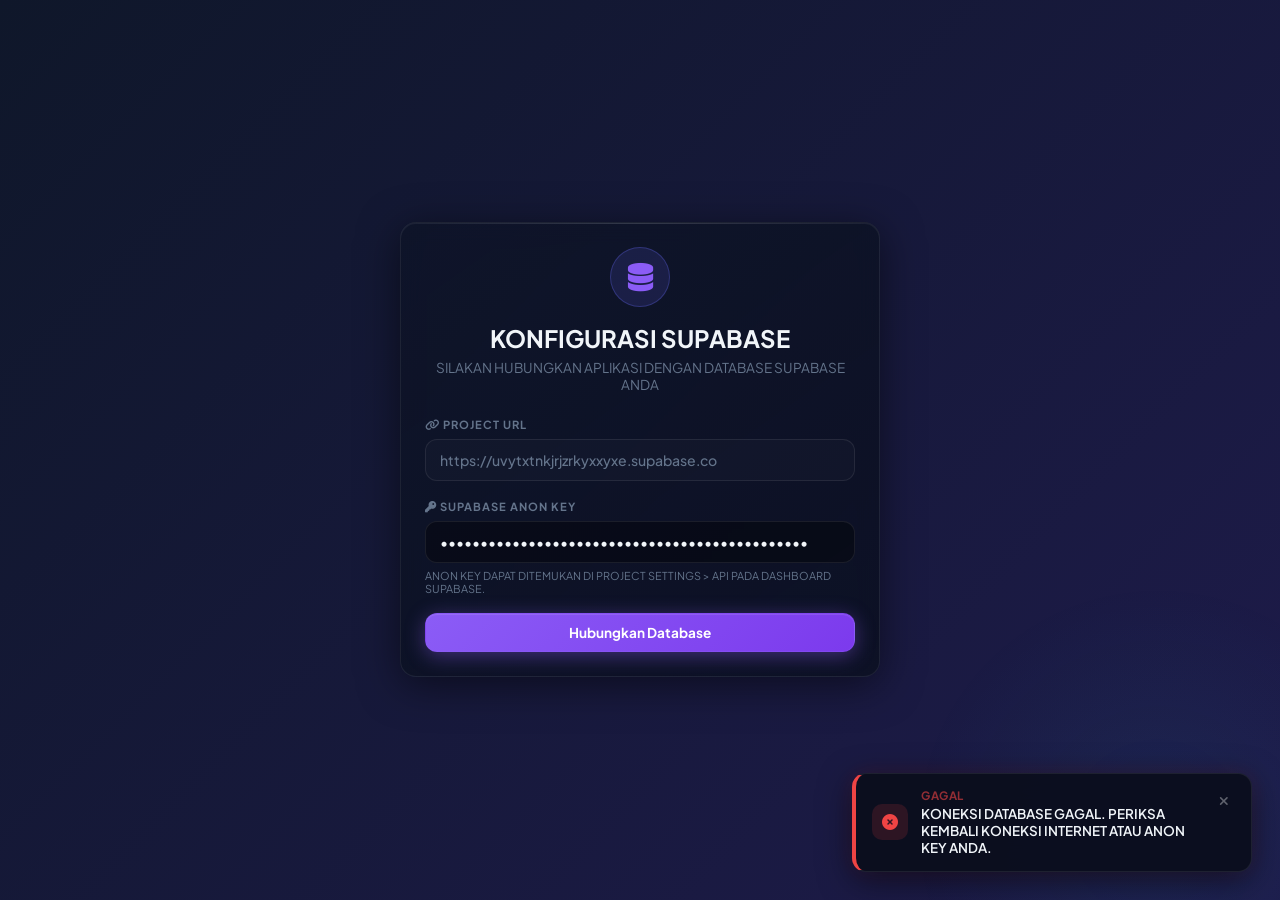
==== index.html @ aa01e810 "Fix shift summary card labels - single line layout and rename to OFF DAY SETENGAH HARI" ====
<!DOCTYPE html>
<html lang="id">
<head>
    <meta charset="UTF-8">
    <meta name="viewport" content="width=device-width, initial-scale=1.0">
    <title>Dashboard Izin Istirahat Staff</title>
    <!-- Google Fonts: Plus Jakarta Sans -->
    <link rel="preconnect" href="https://fonts.googleapis.com">
    <link rel="preconnect" href="https://fonts.gstatic.com" crossorigin>
    <link href="https://fonts.googleapis.com/css2?family=Plus+Jakarta+Sans:wght@300;400;500;600;700;800&display=swap" rel="stylesheet">
    <!-- FontAwesome Icons -->
    <link rel="stylesheet" href="https://cdnjs.cloudflare.com/ajax/libs/font-awesome/6.4.0/css/all.min.css">
    <!-- Custom CSS -->
    <link rel="stylesheet" href="style.css?v=2">
    <!-- Supabase JS Client CDN -->
    <script src="https://cdn.jsdelivr.net/npm/@supabase/supabase-js@2"></script>
</head>
<body class="bg-gradient-dark">
    <!-- Overlay Background Blur -->
    <div class="background-overlay" id="bgOverlay"></div>

    <!-- 1. SETUP SUPABASE VIEW -->
    <div id="setupView" class="view-container setup-view hide">
        <div class="glass-card setup-card">
            <div class="setup-header">
                <div class="icon-circle">
                    <i class="fa-solid fa-database"></i>
                </div>
                <h2>Konfigurasi Supabase</h2>
                <p>Silakan hubungkan aplikasi dengan database Supabase Anda</p>
            </div>
            
            <div class="form-group">
                <label for="setupProjectUrl"><i class="fa-solid fa-link"></i> Project URL</label>
                <input type="text" id="setupProjectUrl" value="https://uvytxtnkjrjzrkyxxyxe.supabase.co" readonly class="readonly-input" autocomplete="off">
            </div>
            
            <div class="form-group">
                <label for="setupAnonKey"><i class="fa-solid fa-key"></i> Supabase Anon Key</label>
                <input type="text" id="setupAnonKey" value="sb_publishable_AM4hZNhm32BTX7jEpSX7yw_oXEcQOGb" placeholder="Masukkan public anon key Anda..." required autocomplete="off" style="-webkit-text-security: disc;">
                <span class="info-text">Anon key dapat ditemukan di Project Settings > API pada dashboard Supabase.</span>
            </div>

            <button id="btnConnect" class="btn btn-primary btn-block">
                <span>Hubungkan Database</span>
                <i class="fa-solid fa-circle-notch fa-spin btn-spinner hide"></i>
            </button>
        </div>
    </div>

    <!-- 2. MAIN APP SHELL (Hidden until connected) -->
    <div id="appShell" class="app-shell hide" style="display: flex; flex-direction: row !important; height: 100vh !important; width: 100vw !important; overflow: hidden !important;">
        
        <!-- Left Sidebar Navigation - PREMIUM LUXURY -->
        <aside class="app-sidebar" style="width: 260px; min-width: 260px; background: linear-gradient(180deg, rgba(10, 12, 25, 0.95) 0%, rgba(8, 10, 22, 0.98) 100%); backdrop-filter: blur(30px); border-right: 1px solid rgba(255, 255, 255, 0.05); display: flex; flex-direction: column; justify-content: space-between; padding: 28px 16px; box-sizing: border-box; height: 100%; position: relative; overflow: hidden;">
            
            <!-- Sidebar top gradient line -->
            <div style="position: absolute; top: 0; left: 0; right: 0; height: 1px; background: linear-gradient(90deg, transparent, rgba(139, 92, 246, 0.5), rgba(34, 211, 238, 0.3), transparent); pointer-events: none;"></div>
            
            <!-- Purple ambient glow in corner -->
            <div style="position: absolute; top: -80px; left: -60px; width: 200px; height: 200px; background: radial-gradient(circle, rgba(139, 92, 246, 0.08) 0%, transparent 70%); pointer-events: none;"></div>

            <div style="display: flex; flex-direction: column; gap: 32px; width: 100%;">
                <!-- Logo & Toggle Button -->
                <div class="sidebar-logo-container" style="padding: 4px 4px; display: flex; align-items: center; justify-content: space-between; gap: 10px;">
                    <div class="sidebar-logo-clickable" onclick="toggleSidebarCollapse()" title="WB Team Management" style="display: flex; align-items: center; gap: 12px; cursor: pointer;">
                        <img src="wdbos_icon.png" style="width: 38px; height: 38px; object-fit: contain; flex-shrink: 0;">
                        <div class="sidebar-logo-text" style="display: flex; flex-direction: column;">
                            <span style="font-size: 1.1rem; font-weight: 800; letter-spacing: 1.5px; color: white; background: linear-gradient(135deg, #ffffff, #c4b5fd); -webkit-background-clip: text; -webkit-text-fill-color: transparent; background-clip: text;">WB TEAM</span>
                            <span style="font-size: 0.6rem; color: rgba(255,255,255,0.3); text-transform: uppercase; letter-spacing: 2px; font-weight: 600; margin-top: 2px;">Management</span>
                        </div>
                    </div>
                    <button id="btnToggleSidebar" class="sidebar-toggle-btn" title="Sembunyikan / Munculkan Sidebar" onclick="toggleSidebarCollapse()">
                        <i class="fa-solid fa-chevron-left"></i>
                    </button>
                </div>

                <!-- Navigation List -->
                <nav class="sidebar-nav" style="display: flex; flex-direction: column; gap: 3px; width: 100%;">
                    <!-- Section label -->
                    <span class="sidebar-section-label" style="font-size: 0.58rem; font-weight: 800; letter-spacing: 2.5px; color: rgba(255,255,255,0.55); text-transform: uppercase; padding: 0 14px 8px; display: block;">Menu Utama</span>
                    
                    <button class="nav-item-main" id="btnChatView" data-target="chatView" title="Team Chat" style="position: relative;">
                        <i class="fa-solid fa-comments"></i>
                        <span>Team Chat</span>
                        <span id="chatUnreadBadge" class="chat-unread-badge hide">0</span>
                    </button>

                    <button class="nav-item-main" id="btnBioView" data-target="bioView" title="My Motivation">
                        <i class="fa-solid fa-fire-flame-curved"></i>
                        <span>My Motivation</span>
                    </button>

                    <button class="nav-item-main active" data-target="izinView" title="Izin Istirahat" onclick="
                        setTimeout(() => {
                            const monitorBtn = document.querySelector('#izinTabMenu .btn-tab[data-izin-target=\'monitorView\']');
                            if (monitorBtn) monitorBtn.click();
                        }, 50);
                    ">
                        <i class="fa-solid fa-mug-hot"></i>
                        <span>Izin Istirahat</span>
                    </button>
                    
                    <button class="nav-item-main" id="btnAbsensiView" data-target="absensiView" title="Absensi">
                        <i class="fa-solid fa-user-check"></i>
                        <span>Absensi</span>
                    </button>
                    
                    <button class="nav-item-main" id="btnShiftView" data-target="shiftView" title="Shift Kerja">
                        <i class="fa-solid fa-calendar-days"></i>
                        <span>Shift Kerja</span>
                    </button>
                    
                    <button class="nav-item-main" id="btnClockInSidebar" data-target="clockInView" title="Clock In">
                        <i class="fa-solid fa-business-time"></i>
                        <span>Clock In</span>
                    </button>

                    <!-- Divider -->
                    <div class="sidebar-divider" style="height: 1px; background: linear-gradient(90deg, transparent, rgba(255,255,255,0.06), transparent); margin: 8px 4px;"></div>
                    <span class="sidebar-section-label" style="font-size: 0.58rem; font-weight: 800; letter-spacing: 2.5px; color: rgba(255,255,255,0.55); text-transform: uppercase; padding: 0 14px 8px; display: block;">OPERASIONAL</span>
                    
                    <button class="nav-item-main" id="btnPasporView" data-target="pasporView" title="Serah Terima Paspor">
                        <i class="fa-solid fa-passport"></i>
                        <span>Serah Terima Paspor</span>
                    </button>
                    
                    <button class="nav-item-main" id="btnBuktiView" data-target="buktiView" title="Doc Bukti">
                        <i class="fa-solid fa-file-invoice-dollar"></i>
                        <span>Doc Bukti</span>
                    </button>

                    <button class="nav-item-main" id="btnDataRekeningView" data-target="dataRekeningView" title="Data Rekening">
                        <i class="fa-solid fa-credit-card"></i>
                        <span>Data Rekening</span>
                    </button>

                    <!-- ── COSTUMER SERVICE GROUP ── -->
                    <div id="csGroupContainer" style="margin: 4px 0 2px;">
                        <!-- Group Header (Toggle) -->
                        <button id="btnCsGroupToggle" onclick="toggleCsGroup()" title="Customer Service" style="width:100%;display:flex;align-items:center;justify-content:space-between;padding:8px 14px;border:none;background:rgba(56,189,248,0.06);border-radius:10px;cursor:pointer;transition:all 0.2s;border:1px solid rgba(56,189,248,0.12);"
                            onmouseover="this.style.background='rgba(56,189,248,0.1)'" 
                            onmouseout="this.style.background='rgba(56,189,248,0.06)'">
                            <div style="display:flex;align-items:center;gap:9px;">
                                <i class="fa-solid fa-headset" style="font-size:0.85rem;color:#38bdf8;"></i>
                                <span style="color:rgba(255,255,255,0.85);font-weight:700;font-size:0.78rem;letter-spacing:0.5px;">Customer Service</span>
                            </div>
                            <i id="csGroupArrow" class="fa-solid fa-chevron-right" style="font-size:0.65rem;color:rgba(56,189,248,0.6);transition:transform 0.25s cubic-bezier(0.4,0,0.2,1);"></i>
                        </button>
                        <!-- Sub-menu Items -->
                        <div id="csGroupMenu" style="overflow:hidden;max-height:0;transition:max-height 0.3s cubic-bezier(0.4,0,0.2,1);padding-left:10px;margin-top:3px;">
                            <button class="nav-item-main" id="btnBandingView" data-target="bandingView" title="Banding Kesalahan CS" style="border-radius:8px;font-size:0.78rem;padding:9px 12px;">
                                <i class="fa-solid fa-scale-balanced" style="font-size:0.85rem;"></i>
                                <span>Banding Kesalahan CS</span>
                            </button>
                            <button class="nav-item-main" id="btnQrisView" data-target="qrisView" title="Cek QRIS" style="border-radius:8px;font-size:0.78rem;padding:9px 12px;">
                                <i class="fa-solid fa-qrcode" style="font-size:0.85rem;"></i>
                                <span>Cek QRIS</span>
                            </button>
                        </div>
                    </div>

                    <!-- ── SERAH TERIMA GROUP ── -->
                    <div id="serahTerimaGroupContainer" style="margin: 4px 0 2px;">
                        <!-- Group Header (Toggle) -->
                        <button id="btnSerahTerimaGroupToggle" onclick="toggleSerahTerimaGroup()" title="Serah Terima" style="width:100%;display:flex;align-items:center;justify-content:space-between;padding:8px 14px;border:none;background:rgba(168,85,247,0.06);border-radius:10px;cursor:pointer;transition:all 0.2s;border:1px solid rgba(168,85,247,0.12);"
                            onmouseover="this.style.background='rgba(168,85,247,0.1)'" 
                            onmouseout="this.style.background='rgba(168,85,247,0.06)'">
                            <div style="display:flex;align-items:center;gap:9px;">
                                <i class="fa-solid fa-handshake" style="font-size:0.85rem;color:#a855f7;"></i>
                                <span style="color:rgba(255,255,255,0.85);font-weight:700;font-size:0.78rem;letter-spacing:0.5px;">Serah Terima</span>
                            </div>
                            <i id="serahTerimaGroupArrow" class="fa-solid fa-chevron-right" style="font-size:0.65rem;color:rgba(168,85,247,0.6);transition:transform 0.25s cubic-bezier(0.4,0,0.2,1);"></i>
                        </button>
                        <!-- Sub-menu Items -->
                        <div id="serahTerimaGroupMenu" style="overflow:hidden;max-height:0;transition:max-height 0.3s cubic-bezier(0.4,0,0.2,1);padding-left:10px;margin-top:3px;">
                            <button class="nav-item-main" id="btnSerahTerimaCSLine" data-target="serahTerimaCSLineView" title="CS LINE" style="border-radius:8px;font-size:0.78rem;padding:9px 12px;">
                                <i class="fa-solid fa-comments" style="font-size:0.85rem;"></i>
                                <span>CS LINE</span>
                            </button>
                            <button class="nav-item-main" id="btnSerahTerimaKapten" data-target="serahTerimaKaptenView" title="KAPTEN KASIR" style="border-radius:8px;font-size:0.78rem;padding:9px 12px;">
                                <i class="fa-solid fa-user-shield" style="font-size:0.85rem;"></i>
                                <span>KAPTEN KASIR</span>
                            </button>
                            <button class="nav-item-main" id="btnSerahTerimaKasir" data-target="serahTerimaKasirView" title="KASIR" style="border-radius:8px;font-size:0.78rem;padding:9px 12px;">
                                <i class="fa-solid fa-cash-register" style="font-size:0.85rem;"></i>
                                <span>KASIR</span>
                            </button>
                        </div>
                    </div>
                    
                    <button class="nav-item-main" id="btnAdminPanelSidebar" data-target="adminView" title="Panel Admin">
                        <i class="fa-solid fa-sliders"></i>
                        <span>Panel Admin</span>
                    </button>

                    <button class="nav-item-main" id="btnStoryView" data-target="storyView" title="Story Feed">
                        <i class="fa-solid fa-square-rss"></i>
                        <span>Story</span>
                    </button>
                </nav>
            </div>

            <!-- Footer / Clock Info -->
            <div style="display: flex; flex-direction: column; gap: 8px; width: 100%; padding-top: 20px; position: relative;">
                <div style="height: 1px; background: linear-gradient(90deg, transparent, rgba(255,255,255,0.07), transparent); margin-bottom: 14px;"></div>
                <div class="live-clock" id="liveClock" style="display: flex; flex-direction: column; text-align: left; padding: 10px 14px; background: rgba(255,255,255,0.03); border-radius: 12px; border: 1px solid rgba(255,255,255,0.05);">
                    <span class="time" style="font-size: 1.35rem; font-weight: 700; color: white; font-family: monospace; letter-spacing: 1px; background: linear-gradient(135deg, #ffffff, #c4b5fd); -webkit-background-clip: text; -webkit-text-fill-color: transparent; background-clip: text;">00:00:00</span>
                    <span class="date" style="font-size: 0.65rem; color: rgba(255,255,255,0.3); font-weight: 500; margin-top: 3px; letter-spacing: 0.5px;">Selasa, 14 Juli 2026</span>
                </div>
            </div>
        </aside>

        <!-- RIGHT MAIN AREA -->
        <div style="flex: 1; display: flex; flex-direction: column; height: 100vh; overflow: hidden;">
            
            <!-- Top Header — Premium -->
            <header class="app-header" style="display: flex !important; align-items: center !important; justify-content: space-between !important; padding: 0 36px !important; background: rgba(6, 8, 15, 0.85) !important; border-bottom: 1px solid rgba(255,255,255,0.04) !important; backdrop-filter: blur(30px) !important; height: 70px !important; min-height: 70px !important; box-sizing: border-box !important; position: static !important; width: 100% !important; z-index: 100; box-shadow: 0 1px 30px rgba(0,0,0,0.3) !important;">
                <!-- Page breadcrumb title area -->
                <div style="display: flex; align-items: center; gap: 10px;">
                    <span id="headerPageTitle" style="font-size: 0.78rem; font-weight: 700; color: rgba(255,255,255,0.25); letter-spacing: 1.5px; text-transform: uppercase;">Dashboard</span>
                </div>
                
                <div class="header-actions" style="display: flex; align-items: center; gap: 14px;">
                    <button id="btnHeaderBg" class="btn btn-secondary" onclick="openStaffBgModal()" title="Ganti Background Wallpaper" style="height: 34px; border-radius: 50px; display: flex; align-items: center; justify-content: center; gap: 6px; padding: 0 14px; font-weight: 700; font-size: 0.78rem; border: 1px solid rgba(139, 92, 246, 0.25); background: rgba(139, 92, 246, 0.1); color: #c4b5fd; cursor: pointer; transition: all 0.2s;">
                        <i class="fa-solid fa-palette" style="font-size: 0.85rem; color: #a78bfa;"></i>
                        <span>Background</span>
                    </button>
                    <div id="headerStaffInfo" class="hide" style="display: flex; align-items: center; gap: 10px;">
                        <div id="headerStaffProfileBtn" onclick="openGlobalProfilePhotoModal()" title="Klik untuk ganti foto profil" style="display: flex; align-items: center; gap: 8px; background: rgba(139, 92, 246, 0.08); padding: 6px 14px; border-radius: 50px; border: 1px solid rgba(139, 92, 246, 0.2); color: white; font-size: 0.8rem; font-weight: 600; height: 34px; box-sizing: border-box; display: flex; align-items: center; cursor: pointer;">
                            <div style="width: 20px; height: 20px; border-radius: 50%; display: flex; align-items: center; justify-content: center; overflow: hidden; flex-shrink: 0;">
                                <i id="headerStaffAvatarIcon" class="fa-solid fa-circle-user" style="color: #a78bfa; font-size: 1rem;"></i>
                                <img id="headerStaffAvatarImg" src="" class="hide" style="width: 100%; height: 100%; object-fit: cover;">
                            </div>
                            <span id="headerStaffName">Nama Staff</span>
                        </div>
                        <button id="btnStaffLogout" class="btn btn-secondary" style="height: 34px; border-radius: 50px; display: flex; align-items: center; justify-content: center; gap: 6px; padding: 0 14px; font-weight: 700; font-size: 0.78rem; border: 1px solid rgba(244, 63, 94, 0.2); background: rgba(244, 63, 94, 0.05); color: #f43f5e; transition: all 0.2s; cursor: pointer;" onmouseover="this.style.background='rgba(244, 63, 94, 0.12)'; this.style.borderColor='rgba(244, 63, 94, 0.35)';" onmouseout="this.style.background='rgba(244, 63, 94, 0.05)'; this.style.borderColor='rgba(244, 63, 94, 0.2)';">
                            <i class="fa-solid fa-power-off" style="font-size: 0.8rem;"></i>
                            <span>Keluar</span>
                        </button>
                    </div>
                </div>
            </header>

            <!-- Main Content -->
            <main class="app-content" style="flex: 1 !important; overflow-y: auto !important; padding: 40px !important; box-sizing: border-box !important;">

            <!-- ============================================== -->
            <!-- 1.5. STORY VIEW SECTION (STORY FEED) -->
            <!-- ============================================== -->
            <div id="storyView" class="view-section hide" style="max-width: 800px; margin: 0 auto; padding: 10px 20px;">
                <!-- Page Header -->
                <div style="display: flex; align-items: center; gap: 12px; margin-bottom: 24px;">
                    <div style="width: 38px; height: 38px; background: linear-gradient(135deg, rgba(168,85,247,0.25), rgba(56,189,248,0.15)); border: 1px solid rgba(168,85,247,0.4); border-radius: 11px; display: flex; align-items: center; justify-content: center; color: #c084fc; font-size: 1rem; box-shadow: 0 0 16px rgba(168,85,247,0.25);">
                        <i class="fa-solid fa-square-rss"></i>
                    </div>
                    <div>
                        <h2 style="font-size: 1.05rem; font-weight: 800; letter-spacing: 1.5px; background: linear-gradient(135deg, #a855f7, #38bdf8); -webkit-background-clip: text; -webkit-text-fill-color: transparent; background-clip: text; line-height: 1.2; text-transform: uppercase;">Story Feed</h2>
                        <p style="font-size: 0.65rem; color: rgba(255,255,255,0.3); font-weight: 600; letter-spacing: 1.5px; text-transform: uppercase; margin-top: 2px;">Bagikan momen dan aktivitas harian dengan rekan kerjamu</p>
                    </div>
                </div>

                <!-- Create Post Card -->
                <div class="glass-card story-post-area" style="margin-bottom: 24px; padding: 20px; border-radius: 16px; position: relative;">
                    <div style="display: flex; gap: 12px; align-items: flex-start;">
                        <div class="story-avatar-initials" id="storyPostAvatar" style="width: 40px; height: 40px; border-radius: 50%; background: linear-gradient(135deg, #a855f7, #7c3aed); display: flex; align-items: center; justify-content: center; color: #fff; font-weight: 700; font-size: 0.9rem; flex-shrink: 0; box-shadow: 0 0 10px rgba(168,85,247,0.3);">--</div>
                        <div style="flex-grow: 1;">
                            <textarea id="storyInputText" placeholder="Bagikan status atau cerita hari ini..." style="width: 100%; min-height: 80px; background: rgba(0,0,0,0.2); border: 1px solid rgba(255,255,255,0.08); border-radius: 12px; padding: 12px 14px; color: #f8fafc; font-size: 0.9rem; outline: none; transition: border-color 0.25s, background 0.25s; resize: vertical;" onfocus="this.style.borderColor='rgba(168,85,247,0.4)'; this.style.background='rgba(0,0,0,0.3)';" onblur="this.style.borderColor='rgba(255,255,255,0.08)'; this.style.background='rgba(0,0,0,0.2)';"></textarea>
                            
                            <!-- Image Preview Area -->
                            <div id="storyImagePreviewContainer" class="hide" style="margin-top: 12px; position: relative; border-radius: 12px; overflow: hidden; max-height: 250px; border: 1px solid rgba(255,255,255,0.1);">
                                <img id="storyImagePreview" src="" style="width: 100%; height: 100%; object-fit: cover;">
                                <button onclick="clearStoryImageSelection()" style="position: absolute; top: 10px; right: 10px; background: rgba(0,0,0,0.6); border: 1px solid rgba(255,255,255,0.2); border-radius: 50%; width: 28px; height: 28px; display: flex; align-items: center; justify-content: center; color: #fff; cursor: pointer; transition: all 0.2s;"><i class="fa-solid fa-xmark"></i></button>
                            </div>

                            <!-- Post Controls -->
                            <div style="display: flex; justify-content: space-between; align-items: center; margin-top: 14px;">
                                <label style="display: flex; align-items: center; gap: 8px; background: rgba(255,255,255,0.04); border: 1px solid rgba(255,255,255,0.08); padding: 8px 14px; border-radius: 10px; color: #e2e8f0; font-size: 0.8rem; font-weight: 600; cursor: pointer; transition: all 0.2s; outline: none;" onmouseover="this.style.background='rgba(255,255,255,0.08)';" onmouseout="this.style.background='rgba(255,255,255,0.04)';">
                                    <i class="fa-solid fa-image" style="color: #38bdf8; font-size: 0.95rem;"></i>
                                    <span>Pilih Gambar</span>
                                    <input type="file" id="storyImageFileInput" accept="image/*" style="display: none;" onchange="handleStoryImageSelect(this)">
                                </label>

                                <button id="btnPublishStory" onclick="publishStaffStory()" class="btn btn-primary" style="padding: 8px 20px; font-weight: 700; border-radius: 10px; background: linear-gradient(135deg, #a855f7, #7c3aed); border: none; display: flex; align-items: center; gap: 8px;">
                                    <i class="fa-solid fa-paper-plane"></i>
                                    <span>Bagikan Cerita</span>
                                </button>
                            </div>
                        </div>
                    </div>
                </div>

                <!-- Feed Container -->
                <div id="storyFeedContainer" style="display: flex; flex-direction: column; gap: 20px; margin-bottom: 50px;">
                    <!-- Rendered dynamically -->
                </div>
            </div>

            <!-- ============================================== -->
            <!-- 2. BIO VIEW SECTION -->
            <!-- ============================================== -->
            <!-- MY MOTIVATION VIEW                           -->
            <!-- ============================================== -->
            <div id="bioView" class="view-section hide">
                <!-- Page Header -->
                <div style="display: flex; align-items: center; gap: 12px; margin-bottom: 32px;">
                    <div style="width: 38px; height: 38px; background: linear-gradient(135deg, rgba(251,191,36,0.25), rgba(168,85,247,0.15)); border: 1px solid rgba(251,191,36,0.4); border-radius: 11px; display: flex; align-items: center; justify-content: center; color: #fbbf24; font-size: 1rem; box-shadow: 0 0 16px rgba(251,191,36,0.25);">
                        <i class="fa-solid fa-fire-flame-curved"></i>
                    </div>
                    <div>
                        <h2 style="font-size: 1.05rem; font-weight: 800; letter-spacing: 1.5px; background: linear-gradient(135deg, #fbbf24, #f0abfc); -webkit-background-clip: text; -webkit-text-fill-color: transparent; background-clip: text; line-height: 1.2;">MY MOTIVATION</h2>
                        <p style="font-size: 0.65rem; color: rgba(255,255,255,0.3); font-weight: 600; letter-spacing: 1.5px; text-transform: uppercase; margin-top: 2px;">Kata-kata penyemangat harianmu</p>
                    </div>
                </div>

                <!-- Main Card -->
                <div style="display: flex; flex-direction: column; align-items: center; justify-content: center; min-height: 60vh; gap: 28px;">
                    <!-- Outer premium wrapper with gold + violet glow -->
                    <div style="position: relative; max-width: 640px; width: 100%;">

                        <!-- Ambient glow blobs behind card -->
                        <div style="position: absolute; top: -60px; left: -60px; width: 260px; height: 260px; background: radial-gradient(circle, rgba(251,191,36,0.12) 0%, transparent 70%); pointer-events: none; z-index: 0;"></div>
                        <div style="position: absolute; bottom: -50px; right: -50px; width: 220px; height: 220px; background: radial-gradient(circle, rgba(168,85,247,0.14) 0%, transparent 70%); pointer-events: none; z-index: 0;"></div>

                        <!-- Card -->
                        <div style="
                            position: relative;
                            z-index: 1;
                            background: linear-gradient(160deg,
                                rgba(255,255,255,0.09) 0%,
                                rgba(20,14,40,0.75) 35%,
                                rgba(10,8,28,0.85) 70%,
                                rgba(5,5,20,0.90) 100%
                            );
                            border: 1px solid rgba(255,255,255,0.12);
                            border-top: 1px solid rgba(255,255,255,0.26);
                            border-left: 1px solid rgba(255,255,255,0.18);
                            border-radius: 28px;
                            padding: 52px 48px 44px;
                            text-align: center;
                            backdrop-filter: blur(40px) saturate(190%);
                            -webkit-backdrop-filter: blur(40px) saturate(190%);
                            box-shadow:
                                0 32px 80px rgba(0,0,0,0.65),
                                0 0 60px rgba(251,191,36,0.08),
                                0 0 60px rgba(168,85,247,0.08),
                                0 1px 0 rgba(255,255,255,0.18) inset;
                            overflow: hidden;
                        ">
                            <!-- Shimmer top line -->
                            <div style="position: absolute; top: 0; left: 10%; right: 10%; height: 1px; background: linear-gradient(90deg, transparent, rgba(251,191,36,0.5), rgba(168,85,247,0.4), transparent); pointer-events: none;"></div>

                            <!-- Corner frame: top-left gold -->
                            <div style="position: absolute; top: 18px; left: 18px; width: 52px; height: 52px; border-top: 2.5px solid rgba(251,191,36,0.80); border-left: 2.5px solid rgba(251,191,36,0.80); border-radius: 14px 0 0 0; filter: drop-shadow(0 0 8px rgba(251,191,36,0.45)); pointer-events: none;"></div>
                            <!-- Corner frame: top-right gold -->
                            <div style="position: absolute; top: 18px; right: 18px; width: 52px; height: 52px; border-top: 2.5px solid rgba(251,191,36,0.75); border-right: 2.5px solid rgba(251,191,36,0.75); border-radius: 0 14px 0 0; filter: drop-shadow(0 0 8px rgba(251,191,36,0.40)); pointer-events: none;"></div>
                            <!-- Corner frame: bottom-left violet -->
                            <div style="position: absolute; bottom: 18px; left: 18px; width: 52px; height: 52px; border-bottom: 2.5px solid rgba(168,85,247,0.80); border-left: 2.5px solid rgba(168,85,247,0.80); border-radius: 0 0 0 14px; filter: drop-shadow(0 0 8px rgba(168,85,247,0.45)); pointer-events: none;"></div>
                            <!-- Corner frame: bottom-right violet -->
                            <div style="position: absolute; bottom: 18px; right: 18px; width: 52px; height: 52px; border-bottom: 2.5px solid rgba(168,85,247,0.75); border-right: 2.5px solid rgba(168,85,247,0.75); border-radius: 0 0 14px 0; filter: drop-shadow(0 0 8px rgba(168,85,247,0.40)); pointer-events: none;"></div>

                            <!-- Greeting subtitle -->
                            <div id="bioGreetingTime" style="font-size: 0.88rem; font-weight: 700; color: rgba(251,191,36,0.75); text-transform: uppercase; letter-spacing: 3px; margin-bottom: 12px; display: flex; align-items: center; justify-content: center; gap: 10px;">
                                <span style="display: inline-block; width: 28px; height: 1px; background: linear-gradient(90deg, transparent, rgba(251,191,36,0.6));"></span>
                                HAI, SELAMAT PAGI
                                <span style="display: inline-block; width: 28px; height: 1px; background: linear-gradient(90deg, rgba(251,191,36,0.6), transparent);"></span>
                            </div>

                            <!-- Staff name -->
                            <div id="bioGreetingName" style="font-size: 2.6rem; font-weight: 900; background: linear-gradient(135deg, #ffffff 0%, #e9d5ff 40%, #fbbf24 100%); -webkit-background-clip: text; -webkit-text-fill-color: transparent; background-clip: text; margin-bottom: 0; letter-spacing: 1.5px; line-height: 1.1; filter: drop-shadow(0 2px 16px rgba(251,191,36,0.18));">
                                SILAKAN LOGIN DAHULU
                            </div>

                            <!-- Divider -->
                            <div style="margin: 28px auto 32px; width: 70%; height: 1px; background: linear-gradient(90deg, transparent, rgba(168,85,247,0.35), rgba(251,191,36,0.3), transparent); position: relative;">
                                <div style="position: absolute; top: -3px; left: 50%; transform: translateX(-50%); width: 8px; height: 8px; background: linear-gradient(135deg, #fbbf24, #a855f7); border-radius: 50%; box-shadow: 0 0 10px rgba(168,85,247,0.6);"></div>
                            </div>

                            <!-- Quote block -->
                            <div style="position: relative; padding: 0 16px;">
                                <!-- Large decorative quote marks -->
                                <i class="fa-solid fa-quote-left" style="font-size: 3rem; background: linear-gradient(135deg, rgba(168,85,247,0.3), rgba(251,191,36,0.15)); -webkit-background-clip: text; -webkit-text-fill-color: transparent; background-clip: text; position: absolute; top: -18px; left: 0; line-height: 1;"></i>

                                <p id="bioMotivationQuote" style="font-size: 1.1rem; line-height: 1.75; font-style: italic; color: rgba(255,255,255,0.88); position: relative; z-index: 1; padding: 8px 28px 8px; margin: 0; text-shadow: 0 1px 4px rgba(0,0,0,0.4); font-weight: 500; letter-spacing: 0.2px;">
                                    "Setiap langkah kecil menuju tujuan adalah kemajuan yang berharga."
                                </p>

                                <i class="fa-solid fa-quote-right" style="font-size: 3rem; background: linear-gradient(135deg, rgba(251,191,36,0.3), rgba(168,85,247,0.15)); -webkit-background-clip: text; -webkit-text-fill-color: transparent; background-clip: text; position: absolute; bottom: -18px; right: 0; line-height: 1;"></i>
                            </div>

                            <!-- Bottom shimmer line -->
                            <div style="position: absolute; bottom: 0; left: 10%; right: 10%; height: 1px; background: linear-gradient(90deg, transparent, rgba(168,85,247,0.4), rgba(251,191,36,0.3), transparent); pointer-events: none;"></div>
                        </div>
                    </div>

                    <!-- ===== RULES CARD: INGAT YA TEMAN-TEMAN ===== -->
                    <div id="rulesCardSection" style="position: relative; max-width: 640px; width: 100%;">

                        <!-- Ambient glow: red warning left, orange right -->
                        <div style="position: absolute; top: -40px; left: -40px; width: 180px; height: 180px; background: radial-gradient(circle, rgba(239,68,68,0.10) 0%, transparent 70%); pointer-events: none; z-index: 0;"></div>
                        <div style="position: absolute; bottom: -30px; right: -40px; width: 160px; height: 160px; background: radial-gradient(circle, rgba(251,146,60,0.10) 0%, transparent 70%); pointer-events: none; z-index: 0;"></div>

                        <!-- Rules Card -->
                        <div style="
                            position: relative;
                            z-index: 1;
                            background: linear-gradient(160deg,
                                rgba(255,255,255,0.07) 0%,
                                rgba(30,10,10,0.75) 35%,
                                rgba(15,5,5,0.88) 100%
                            );
                            border: 1px solid rgba(239,68,68,0.18);
                            border-top: 1px solid rgba(239,68,68,0.35);
                            border-left: 1px solid rgba(239,68,68,0.22);
                            border-radius: 24px;
                            padding: 38px 44px 34px;
                            text-align: center;
                            backdrop-filter: blur(40px) saturate(160%);
                            -webkit-backdrop-filter: blur(40px) saturate(160%);
                            box-shadow:
                                0 24px 60px rgba(0,0,0,0.55),
                                0 0 50px rgba(239,68,68,0.07),
                                0 0 50px rgba(251,146,60,0.06),
                                0 1px 0 rgba(255,255,255,0.12) inset;
                            overflow: hidden;
                        ">
                            <!-- Shimmer top line red-orange -->
                            <div style="position: absolute; top: 0; left: 8%; right: 8%; height: 1px; background: linear-gradient(90deg, transparent, rgba(239,68,68,0.6), rgba(251,146,60,0.5), transparent); pointer-events: none;"></div>

                            <!-- Corner frame: top-left red -->
                            <div style="position: absolute; top: 14px; left: 14px; width: 44px; height: 44px; border-top: 2px solid rgba(239,68,68,0.85); border-left: 2px solid rgba(239,68,68,0.85); border-radius: 12px 0 0 0; filter: drop-shadow(0 0 7px rgba(239,68,68,0.50)); pointer-events: none;"></div>
                            <!-- Corner frame: top-right orange -->
                            <div style="position: absolute; top: 14px; right: 14px; width: 44px; height: 44px; border-top: 2px solid rgba(251,146,60,0.80); border-right: 2px solid rgba(251,146,60,0.80); border-radius: 0 12px 0 0; filter: drop-shadow(0 0 7px rgba(251,146,60,0.45)); pointer-events: none;"></div>
                            <!-- Corner frame: bottom-left orange -->
                            <div style="position: absolute; bottom: 14px; left: 14px; width: 44px; height: 44px; border-bottom: 2px solid rgba(251,146,60,0.80); border-left: 2px solid rgba(251,146,60,0.80); border-radius: 0 0 0 12px; filter: drop-shadow(0 0 7px rgba(251,146,60,0.45)); pointer-events: none;"></div>
                            <!-- Corner frame: bottom-right red -->
                            <div style="position: absolute; bottom: 14px; right: 14px; width: 44px; height: 44px; border-bottom: 2px solid rgba(239,68,68,0.85); border-right: 2px solid rgba(239,68,68,0.85); border-radius: 0 0 12px 0; filter: drop-shadow(0 0 7px rgba(239,68,68,0.50)); pointer-events: none;"></div>

                            <!-- Header: icon + title -->
                            <div style="display: flex; align-items: center; justify-content: center; gap: 10px; margin-bottom: 22px;">
                                <div style="width: 34px; height: 34px; background: linear-gradient(135deg, rgba(239,68,68,0.25), rgba(251,146,60,0.15)); border: 1px solid rgba(239,68,68,0.50); border-radius: 10px; display: flex; align-items: center; justify-content: center; font-size: 1rem; color: #f87171; box-shadow: 0 0 14px rgba(239,68,68,0.30); flex-shrink: 0;">
                                    <i class="fa-solid fa-triangle-exclamation"></i>
                                </div>
                                <div id="rulesCardTitle" style="font-size: 1rem; font-weight: 900; letter-spacing: 2.5px; text-transform: uppercase; background: linear-gradient(135deg, #fca5a5, #fb923c); -webkit-background-clip: text; -webkit-text-fill-color: transparent; background-clip: text;">
                                    INGAT YA TEMAN-TEMAN
                                </div>
                                <div style="width: 34px; height: 34px; background: linear-gradient(135deg, rgba(239,68,68,0.25), rgba(251,146,60,0.15)); border: 1px solid rgba(239,68,68,0.50); border-radius: 10px; display: flex; align-items: center; justify-content: center; font-size: 1rem; color: #f87171; box-shadow: 0 0 14px rgba(239,68,68,0.30); flex-shrink: 0;">
                                    <i class="fa-solid fa-triangle-exclamation"></i>
                                </div>
                            </div>

                            <!-- Divider -->
                            <div style="margin: 0 auto 22px; width: 65%; height: 1px; background: linear-gradient(90deg, transparent, rgba(239,68,68,0.35), rgba(251,146,60,0.30), transparent); position: relative;">
                                <div style="position: absolute; top: -3px; left: 50%; transform: translateX(-50%); width: 7px; height: 7px; background: linear-gradient(135deg, #ef4444, #fb923c); border-radius: 50%; box-shadow: 0 0 10px rgba(239,68,68,0.7);"></div>
                            </div>

                            <!-- Rules list -->
                            <div id="rulesPointsList" style="display: flex; flex-direction: column; gap: 14px; text-align: left;">
                                <!-- Rules rendered dynamically by JS -->
                            </div>

                            <!-- Bottom shimmer line red-orange -->
                            <div style="position: absolute; bottom: 0; left: 8%; right: 8%; height: 1px; background: linear-gradient(90deg, transparent, rgba(251,146,60,0.4), rgba(239,68,68,0.35), transparent); pointer-events: none;"></div>
                        </div>
                    </div>
                    <!-- ===== END RULES CARD ===== -->

                </div>
            </div>

            <!-- ============================================== -->
            <!-- 3. IZIN ISTIRAHAT VIEW -->
            <!-- ============================================== -->
            <div id="izinView" class="view-section active">
                <div class="monitor-header" style="margin-bottom: 24px;">
                    <div style="display: flex; align-items: center; gap: 12px; margin-bottom: 20px;">
                        <div style="width: 36px; height: 36px; background: linear-gradient(135deg, rgba(139, 92, 246, 0.2), rgba(124, 58, 237, 0.1)); border: 1px solid rgba(139, 92, 246, 0.3); border-radius: 10px; display: flex; align-items: center; justify-content: center; color: #a78bfa; font-size: 1rem;">
                            <i class="fa-solid fa-mug-hot"></i>
                        </div>
                        <div>
                            <h2 style="font-size: 1.1rem; font-weight: 800; letter-spacing: 0.5px; background: linear-gradient(135deg, #ffffff, #c4b5fd); -webkit-background-clip: text; -webkit-text-fill-color: transparent; background-clip: text; line-height: 1.2;">Izin Istirahat Staff</h2>
                            <p style="font-size: 0.68rem; color: rgba(255,255,255,0.3); font-weight: 500; letter-spacing: 1px; text-transform: uppercase; margin-top: 2px;">Monitoring & Manajemen Istirahat</p>
                        </div>
                    </div>
                </div>
                <div class="absensi-tab-menu" id="izinTabMenu">
                    <button class="btn btn-tab active" data-izin-target="monitorView"><i class="fa-solid fa-desktop"></i> PAPAN MONITOR</button>
                    <button class="btn btn-tab" data-izin-target="staffView"><i class="fa-solid fa-user-gear"></i> IZIN ISTIRAHAT</button>
                    <button class="btn btn-tab" data-izin-target="reportsView"><i class="fa-solid fa-chart-simple"></i> LAPORAN</button>
                </div>

            <!-- A. MAIN DASHBOARD / MONITOR VIEW -->
            <div id="monitorView" class="absensi-tab-content active">
                <div class="monitor-grid">
                    <!-- Left Sidebar: Slot & Stats -->
                    <div class="monitor-sidebar">
                        <!-- Stats Card -->
                        <div class="glass-card stat-summary-card">
                            <h3>Ringkasan Hari Ini</h3>
                            <div class="stat-grid">
                                <div class="stat-item">
                                    <div class="stat-icon break-active-icon">
                                        <i class="fa-solid fa-coffee"></i>
                                    </div>
                                    <div class="stat-info">
                                        <h4 id="statActiveCount">0</h4>
                                        <span>Sedang Istirahat</span>
                                    </div>
                                </div>
                                <div class="stat-item">
                                    <div class="stat-icon break-late-icon">
                                        <i class="fa-solid fa-circle-exclamation"></i>
                                    </div>
                                    <div class="stat-info">
                                        <h4 id="statLateCount">0</h4>
                                        <span>Terlambat Hari Ini</span>
                                    </div>
                                </div>
                                <div class="stat-item">
                                    <div class="stat-icon break-safe-icon">
                                        <i class="fa-solid fa-circle-check"></i>
                                    </div>
                                    <div class="stat-info">
                                        <h4 id="statTotalTodayCount">0</h4>
                                        <span>Total Izin Hari Ini</span>
                                    </div>
                                </div>
                            </div>
                        </div>

                        <!-- Role Slots Card -->
                        <div class="glass-card role-slots-card">
                            <div class="card-header-flex">
                                <h3>Kapasitas Istirahat per Jabatan</h3>
                                <i class="fa-solid fa-users-gear"></i>
                            </div>
                            <div class="role-slots-list" id="roleSlotsList">
                                <!-- Dynamically filled: CS, Admin, Staff, etc. -->
                                <div class="loading-state"><i class="fa-solid fa-spinner fa-spin"></i> Memuat data...</div>
                            </div>
                        </div>

                    </div>

                    <!-- Right Main Area: Active Breaks & Late Alerts -->
                    <div class="monitor-main">
                        <!-- Staff Terlambat Hari Ini (Main Section Above Active Breaks) -->
                        <div class="glass-card late-staff-card" id="lateStaffCardSection" style="margin-bottom: 24px;">
                            <div class="card-header-flex" style="margin-bottom: 12px;">
                                <h3 style="color: var(--danger); font-size: 1.1rem; font-weight: 700; display: flex; align-items: center; gap: 8px; margin-bottom: 0;">
                                    <i class="fa-solid fa-clock-pulse"></i>
                                    <span>Staff Terlambat Hari Ini</span>
                                </h3>
                            </div>
                            <div class="late-staff-list-horizontal" id="lateStaffList">
                                <div class="empty-state-mini" style="width: 100%;"><i class="fa-solid fa-circle-check" style="color: var(--success)"></i> Aman. Tidak ada yang terlambat.</div>
                            </div>
                        </div>

                        <div class="section-title-row">
                            <h2><i class="fa-solid fa-hourglass-half"></i> Staff yang Sedang Istirahat</h2>
                            <span class="badge" id="activeBreaksCount">0 Staff</span>
                        </div>
                        
                        <div class="active-breaks-grid" id="activeBreaksGrid">
                            <!-- Dynamically loaded active break cards -->
                            <div class="no-breaks-state glass-card">
                                <div class="icon-illustration">
                                    <i class="fa-solid fa-briefcase"></i>
                                </div>
                                <h3>Semua Staff Sedang Bekerja</h3>
                                <p>Tidak ada staff yang sedang mengambil izin istirahat saat ini.</p>
                            </div>
                        </div>
                    </div>
                </div>
            </div>

            <!-- B. STAFF VIEW (Login & Personal Console) -->
            <div id="staffView" class="absensi-tab-content hide">
                <!-- Break Notification Container (Fixed Position Above Frame) -->
                <div id="breakNotificationContainer" class="break-notification-container"></div>
                
                <!-- Step 2: Staff Break Action Dashboard -->
                <div id="staffPortalConsole" class="staff-portal-center">
                    <div class="glass-card staff-console-card premium-izin-frame" id="staffConsoleCard">
                        <div class="console-luxury-border" aria-hidden="true">
                            <span class="frame-corner top-left"></span>
                            <span class="frame-corner top-right"></span>
                            <span class="frame-corner bottom-left"></span>
                            <span class="frame-corner bottom-right"></span>
                        </div>
                        <div class="console-mouse-glow" aria-hidden="true"></div>
                        <div class="console-mesh-overlay" aria-hidden="true"></div>
                        <div class="console-shine-sweep" aria-hidden="true"></div>
                        <div class="console-card-content">
                            <div class="console-profile">
                                <div class="avatar-initials" id="staffAvatar" onclick="openGlobalProfilePhotoModal()" title="Klik untuk ganti foto profil" style="cursor:pointer; position:relative;">
                                    <div class="ripple-wave"></div>
                                    <div class="ripple-wave"></div>
                                    <div class="ripple-wave"></div>
                                    <div class="avatar-core" id="avatarCore"></div>
                                    <img id="consoleStaffAvatarImg" src="" alt="" class="hide" style="position:absolute; inset:0; width:100%; height:100%; object-fit:cover; border-radius:50%; z-index:5;">
                                </div>
                                <h2 id="currentStaffName">John Doe</h2>
                                <span class="role-badge" id="currentStaffRole">CS</span>
                            </div>

                            <hr class="console-divider">

                            <!-- Quota Tracker -->
                            <div class="quota-tracker">
                                <div class="quota-labels">
                                    <span>Jatah Izin Hari Ini</span>
                                    <span id="quotaText">0 / 4 Kali</span>
                                </div>
                                <div class="progress-bar-container">
                                    <div class="progress-bar-fill" id="quotaProgressBar" style="width: 0%"></div>
                                </div>
                            </div>

                            <!-- Slot Tracker -->
                            <div class="quota-tracker" id="consoleSlotTracker" style="margin-top: 15px;">
                                <div class="quota-labels">
                                    <span>Ketersediaan Slot Izin</span>
                                    <span id="slotStatusText">Memuat...</span>
                                </div>
                                <div class="progress-bar-container">
                                    <div class="progress-bar-fill" id="slotProgressBar" style="width: 0%; height: 100%; transition: width 0.3s ease;"></div>
                                </div>
                            </div>

                            <!-- Active Break Info (shown only if staff is currently on break) -->
                            <div class="active-console-timer-container hide" id="consoleActiveBreakSection">
                                <div class="timer-card-mini">
                                    <span class="label">Sisa Waktu Istirahat</span>
                                    <h1 class="countdown-timer" id="consoleCountdownTimer">00:20:00</h1>
                                    <span class="start-time-label" id="consoleStartTimeLabel">Mulai: 00:00:00</span>
                                </div>
                            </div>

                            <!-- Main Action Button -->
                            <div class="console-actions">
                                <button id="btnBreakAction" class="btn btn-action-break btn-block">
                                    <i class="fa-solid fa-coffee action-icon"></i>
                                    <span class="action-text">MULAI ISTIRAHAT</span>
                                </button>
                            </div>

                            <!-- Warning / Info Box -->
                            <div class="info-alert hide" id="consoleMessageAlert">
                                <i class="fa-solid fa-circle-info"></i>
                                <span id="consoleMessageText">Pesan pemberitahuan di sini.</span>
                            </div>
                        </div>
                    </div>
                </div>
            </div>

            <!-- C. REPORTS VIEW -->
            <div id="reportsView" class="absensi-tab-content hide">
                <div class="glass-card report-card">
                    <div class="card-header-flex report-header">
                        <div class="header-left">
                            <h2><i class="fa-solid fa-file-invoice"></i> Laporan Riwayat Istirahat</h2>
                            <p id="reportSubTitle">Data riwayat keluar masuk istirahat staff hari ini</p>
                        </div>
                        <div class="header-actions-flex" style="flex-wrap: wrap; gap: 12px; align-items: center;">
                            <!-- Tipe Laporan Toggle -->
                            <div class="filter-group">
                                <button class="btn btn-tab active" id="btnReportDaily">Riwayat Harian</button>
                                <button class="btn btn-tab" id="btnReportMonthly">Rekap Bulanan</button>
                            </div>

                            <!-- Filter Harian (Tanggal & Status) -->
                            <div class="date-filter-container" id="dailyDateFilterGroup">
                                <label for="reportDateFilter"><i class="fa-solid fa-calendar-days"></i> Tanggal:</label>
                                <input type="date" id="reportDateFilter" class="date-picker-input">
                            </div>
                            <div class="filter-group" id="dailyStatusFilterGroup">
                                <button class="btn btn-tab active" data-filter="all">Semua</button>
                                <button class="btn btn-tab btn-tab-safe" data-filter="Aman">Aman</button>
                                <button class="btn btn-tab btn-tab-late" data-filter="Terlambat">Terlambat</button>
                            </div>

                            <!-- Filter Bulanan (Month Picker) -->
                            <div class="date-filter-container hide" id="monthlyDateFilterGroup">
                                <label for="reportMonthFilter"><i class="fa-solid fa-calendar-days"></i> Bulan:</label>
                                <input type="month" id="reportMonthFilter" class="date-picker-input">
                            </div>

                            <button id="btnDeleteAllReportLogs" class="btn btn-danger-glass">
                                <i class="fa-solid fa-trash-can"></i> Hapus Semua Log
                            </button>
                        </div>
                    </div>

                    <!-- Daily Logs Table -->
                    <div class="table-responsive" id="dailyTableContainer">
                        <table class="report-table">
                            <thead>
                                <tr>
                                    <th>Nama Staff</th>
                                    <th>Jabatan</th>
                                    <th>Waktu Mulai</th>
                                    <th>Waktu Kembali</th>
                                    <th>Durasi Pakai</th>
                                    <th>Batas Durasi</th>
                                    <th>Status</th>
                                    <th>Kelebihan Waktu</th>
                                    <th>Aksi</th>
                                </tr>
                            </thead>
                            <tbody id="reportTableBody">
                                <!-- Dynamic rows -->
                                <tr>
                                    <td colspan="9" class="text-center">Memuat data riwayat...</td>
                                </tr>
                            </tbody>
                        </table>
                    </div>

                    <!-- Monthly Grouped Late Table -->
                    <div class="table-responsive hide" id="monthlyTableContainer">
                        <table class="report-table">
                            <thead>
                                <tr>
                                    <th style="width: 25%;">Tanggal</th>
                                    <th style="width: 75%;">Rekap Staff Terlambat Hari Tersebut</th>
                                </tr>
                            </thead>
                            <tbody id="monthlyReportTableBody">
                                <!-- Grouped monthly late rows -->
                                <tr>
                                    <td colspan="2" class="text-center" style="color: var(--text-muted); padding: 30px;">Pilih bulan untuk melihat rekap keterlambatan staff.</td>
                                </tr>
                            </tbody>
                        </table>
                    </div>
                </div>
            </div>

            </div> <!-- End of izinView -->

            <!-- D. ADMIN PANEL VIEW (Standalone View Section) -->
            <div id="adminView" class="view-section">
                <!-- Step 1: Admin Passcode Login (Bypassed) -->
                <div id="adminAuthSection" class="staff-portal-center hide">
                    <div class="glass-card admin-auth-card">
                        <div class="icon-circle">
                            <i class="fa-solid fa-lock"></i>
                        </div>
                        <h2>Autentikasi Admin</h2>
                        
                        <div class="form-group">
                            <input type="password" id="adminPasscodeInput" placeholder="Masukkan Passcode" required autocomplete="new-password">
                        </div>

                        <button id="btnAdminAuth" class="btn btn-primary btn-block">
                            <span>Buka Akses</span>
                            <i class="fa-solid fa-unlock-keyhole"></i>
                        </button>
                    </div>
                </div>

                <!-- Step 2: Admin Panel Workspace -->
                <div id="adminWorkspaceSection" class="admin-workspace">
                    <!-- Left Sidebar Nav -->
                    <div class="admin-nav-sidebar">
                        <div class="admin-profile">
                            <img src="wdbos_logo.png" alt="WDBOS Logo" style="width: 58px; height: 58px; object-fit: contain; margin-bottom: 8px; filter: drop-shadow(0 0 8px rgba(139, 92, 246, 0.25));">
                            <h4>Admin Panel</h4>
                            <span>System Settings</span>
                        </div>
                        <ul class="admin-side-menu">
                            <li class="active" data-tab="tabStaff"><i class="fa-solid fa-users"></i> Kelola Staff</li>
                            <li data-tab="tabRoles"><i class="fa-solid fa-users-gear"></i> Kelola Jabatan</li>
                            <li data-tab="tabRoleAccess"><i class="fa-solid fa-user-lock"></i> Akses Menu</li>
                            <li data-tab="tabGeneral"><i class="fa-solid fa-sliders"></i> Konfigurasi Umum</li>
                            <li data-tab="tabFeatures"><i class="fa-solid fa-toggle-on"></i> Fitur Aplikasi</li>
                            <li data-tab="tabBackground"><i class="fa-solid fa-image"></i> Latar Belakang</li>
                            <li data-tab="tabDatabase"><i class="fa-solid fa-database"></i> Database & Uji Coba</li>
                            <li data-tab="tabDeleteData"><i class="fa-solid fa-trash-can"></i> Hapus Data</li>
                        </ul>
                    </div>

                    <!-- Right Tab Content -->
                    <div class="admin-tab-content">
                        
                        <!-- TAB: KELOLA STAFF -->
                        <div id="tabStaff" class="admin-tab-panel active">
                            <div class="panel-header">
                                <h3>Kelola Daftar Staff</h3>
                                <p>Tambah atau hapus staff yang dapat mengakses dashboard</p>
                            </div>
                            
                            <div class="admin-grid-layout">
                                <!-- Add Staff Form -->
                                <div class="glass-card inner-card">
                                    <h4>Tambah Staff Baru</h4>
                                    <form id="formAddStaff">
                                        <div class="form-group">
                                            <label for="inputStaffName">Nama Lengkap</label>
                                            <input type="text" id="inputStaffName" placeholder="Contoh: Budi Santoso" required>
                                        </div>
                                        <div class="form-group">
                                            <label for="selectStaffRole">Jabatan / Role</label>
                                            <select id="selectStaffRole" required>
                                                <!-- Populated dynamically -->
                                            </select>
                                        </div>
                                        <button type="submit" class="btn btn-primary btn-block">
                                            <i class="fa-solid fa-user-plus"></i> Tambah Staff
                                        </button>
                                    </form>
                                </div>
                                
                                <!-- Staff List -->
                                <div class="glass-card inner-card">
                                    <h4>Daftar Staff Terdaftar</h4>
                                    <div class="filter-row-mini" style="display: flex; gap: 10px; margin-bottom: 12px;">
                                        <div class="search-bar-mini" style="flex: 2; margin-bottom: 0;">
                                            <input type="text" id="adminSearchStaff" placeholder="Cari nama staff...">
                                            <i class="fa-solid fa-search"></i>
                                        </div>
                                        <select id="adminFilterStaffRole" class="date-picker-input" style="flex: 1; padding: 8px 12px !important; font-size: 0.8rem; height: 100%;">
                                            <option value="">Semua Jabatan</option>
                                        </select>
                                    </div>
                                    <div class="table-scroll-container">
                                        <table class="admin-table">
                                            <thead>
                                                <tr>
                                                    <th>Nama</th>
                                                    <th>Jabatan</th>
                                                    <th class="text-right">Aksi</th>
                                                </tr>
                                            </thead>
                                            <tbody id="adminStaffTableBody">
                                                <!-- Dynamic Staff List -->
                                            </tbody>
                                        </table>
                                    </div>
                                </div>
                            </div>
                        </div>

                        <!-- TAB: KELOLA JABATAN -->
                        <div id="tabRoles" class="admin-tab-panel">
                            <div class="panel-header">
                                <h3>Kelola Jabatan & Batas Slot</h3>
                                <p>Atur kuota slot istirahat bersamaan untuk masing-masing jabatan</p>
                            </div>
                            
                            <div class="admin-grid-layout">
                                <!-- Add Role Form -->
                                <div class="glass-card inner-card">
                                    <h4>Atur Slot Jabatan</h4>
                                    <form id="formAddRole">
                                        <div class="form-group">
                                            <label for="inputRoleName">Nama Jabatan</label>
                                            <select id="inputRoleName" required>
                                                <option value="CS LINE">CS LINE</option>
                                                <option value="CS LC">CS LC</option>
                                                <option value="KAPTEN KASIR">KAPTEN KASIR</option>
                                                <option value="KASIR">KASIR</option>
                                            </select>
                                        </div>
                                        <div class="form-group">
                                            <label for="inputRoleSlots">Jumlah Maksimal Slot Istirahat</label>
                                            <input type="number" id="inputRoleSlots" min="1" value="1" required>
                                            <span class="info-text">Batas maksimal staff jabatan ini yang boleh istirahat bersamaan.</span>
                                        </div>
                                        <button type="submit" class="btn btn-primary btn-block">
                                            <i class="fa-solid fa-floppy-disk"></i> Simpan Slot Jabatan
                                        </button>
                                    </form>
                                </div>

                                <!-- Role Slot List -->
                                <div class="glass-card inner-card">
                                    <h4>Kapasitas Slot Jabatan</h4>
                                    <div class="table-scroll-container">
                                        <table class="admin-table">
                                            <thead>
                                                <tr>
                                                    <th>Jabatan</th>
                                                    <th>Batas Slot</th>
                                                    <th class="text-right">Aksi</th>
                                                </tr>
                                            </thead>
                                            <tbody id="adminRolesTableBody">
                                                <!-- Dynamic Roles List -->
                                            </tbody>
                                        </table>
                                    </div>
                                </div>
                            </div>
                        </div>

                        <!-- TAB: HAK AKSES MENU -->
                        <div id="tabRoleAccess" class="admin-tab-panel">
                            <div class="panel-header">
                                <h3>Hak Akses Menu Sidebar</h3>
                                <p>Tentukan menu mana saja yang boleh dilihat oleh masing-masing jabatan/role</p>
                            </div>
                            <div class="glass-card inner-card">
                                <div id="roleAccessContainer" style="display: flex; flex-direction: column; gap: 15px;">
                                    <!-- Rendered via JS -->
                                </div>
                                <button id="btnSaveRoleAccess" class="btn btn-primary" style="display: none !important; margin-top: 20px; width: 100%;" onclick="saveRoleAccessSettings()">
                                    <i class="fa-solid fa-floppy-disk"></i> Simpan Pengaturan Akses
                                </button>
                            </div>
                        </div>

                        <!-- TAB: KONFIGURASI UMUM -->
                        <div id="tabGeneral" class="admin-tab-panel">
                            <div class="panel-header">
                                <h3>Pengaturan Aplikasi</h3>
                                <p>Ubah durasi istirahat, jatah per hari, dan sandi panel admin</p>
                            </div>
                            
                            <div class="glass-card settings-form-container">
                                <form id="formGeneralSettings">
                                    <div class="form-grid-2">
                                        <div class="form-group">
                                            <label for="inputDefaultDuration"><i class="fa-solid fa-clock"></i> Durasi Istirahat Sekali Izin (Format HH:MM:SS)</label>
                                            <input type="text" id="inputDefaultDuration" placeholder="00:20:00" pattern="^(?:[01]\d|2[0-3]):[0-5]\d:[0-5]\d$" required>
                                            <span class="info-text">Format: Jam:Menit:Detik (Contoh: 00:20:59)</span>
                                        </div>
                                        <div class="form-group">
                                            <label for="inputDailyQuota"><i class="fa-solid fa-repeat"></i> Jatah Izin per Staff / Hari</label>
                                            <input type="number" id="inputDailyQuota" min="1" value="4" required>
                                        </div>
                                    </div>
                                    
                                    <div class="form-group">
                                        <label for="inputAdminPasscode"><i class="fa-solid fa-key"></i> Passcode Panel Admin Baru</label>
                                        <input type="password" id="inputAdminPasscode" value="wdbos88" required autocomplete="new-password">
                                        <span class="info-text">Digunakan untuk mengakses panel pengaturan ini di masa mendatang.</span>
                                    </div>

                                    <button type="submit" class="btn btn-primary">
                                        <i class="fa-solid fa-save"></i> Simpan Pengaturan
                                    </button>
                                </form>
                            </div>
                        </div>

                        <!-- TAB: FITUR APLIKASI -->
                        <div id="tabFeatures" class="admin-tab-panel">
                            <div class="panel-header">
                                <h3>Fitur Aplikasi</h3>
                                <p>Aktifkan atau nonaktifkan fitur tertentu untuk semua pengguna</p>
                            </div>
                            <div class="glass-card settings-form-container">
                                <div class="feature-toggle-list">

                                    <!-- Team Chat Toggle -->
                                    <div class="feature-toggle-row">
                                        <div class="feature-toggle-info">
                                            <div class="feature-toggle-icon">
                                                <i class="fa-solid fa-comments"></i>
                                            </div>
                                            <div>
                                                <div class="feature-toggle-name">Team Chat</div>
                                                <div class="feature-toggle-desc">Fitur pesan antar staff — grup, DM, notifikasi, foto profil</div>
                                            </div>
                                        </div>
                                        <label class="feature-toggle-switch">
                                            <input type="checkbox" id="toggleChatEnabled" onchange="handleChatToggle(this.checked)">
                                            <span class="feature-toggle-slider"></span>
                                        </label>
                                    </div>

                                    <!-- Rules Card Toggle -->
                                    <div class="feature-toggle-row">
                                        <div class="feature-toggle-info">
                                            <div class="feature-toggle-icon" style="background: linear-gradient(135deg, rgba(239,68,68,0.25), rgba(251,146,60,0.15)); border-color: rgba(239,68,68,0.4); color: #f87171;">
                                                <i class="fa-solid fa-triangle-exclamation"></i>
                                            </div>
                                            <div>
                                                <div class="feature-toggle-name">Kartu Pengingat (INGAT YA TEMAN-TEMAN)</div>
                                                <div class="feature-toggle-desc">Tampilkan / sembunyikan kartu peringatan larangan di halaman My Motivation</div>
                                            </div>
                                        </div>
                                        <label class="feature-toggle-switch">
                                            <input type="checkbox" id="toggleRulesCardEnabled" onchange="handleRulesCardToggle(this.checked)">
                                            <span class="feature-toggle-slider"></span>
                                        </label>
                                    </div>

                                </div>
                                <p class="info-text" style="margin-top:14px;"><i class="fa-solid fa-circle-info"></i> Perubahan langsung berlaku untuk semua pengguna tanpa perlu refresh.</p>
                            </div>

                            <!-- Rules Card Text Editor -->
                            <div class="glass-card inner-card" id="rulesCardEditorPanel" style="margin-top: 20px;">
                                <div style="display: flex; align-items: center; gap: 10px; margin-bottom: 18px;">
                                    <div style="width: 32px; height: 32px; background: linear-gradient(135deg, rgba(239,68,68,0.25), rgba(251,146,60,0.15)); border: 1px solid rgba(239,68,68,0.4); border-radius: 9px; display: flex; align-items: center; justify-content: center; color: #f87171; font-size: 0.85rem; flex-shrink: 0;">
                                        <i class="fa-solid fa-pen-to-square"></i>
                                    </div>
                                    <div>
                                        <div style="font-weight: 700; font-size: 0.9rem; color: white;">Edit Isi Kartu Pengingat</div>
                                        <div style="font-size: 0.72rem; color: rgba(255,255,255,0.4); margin-top: 1px;">Ubah judul dan isi poin larangan. Pisahkan setiap poin dengan baris baru.</div>
                                    </div>
                                </div>

                                <div class="form-group">
                                    <label for="inputRulesCardTitle" style="font-size: 0.78rem;"><i class="fa-solid fa-heading"></i> Judul Kartu</label>
                                    <input type="text" id="inputRulesCardTitle" value="INGAT YA TEMAN-TEMAN" placeholder="Contoh: INGAT YA TEMAN-TEMAN" style="font-size: 0.88rem;">
                                </div>

                                <div class="form-group">
                                    <label style="font-size: 0.78rem;"><i class="fa-solid fa-list"></i> Poin-poin Larangan <span style="color: rgba(255,255,255,0.35); font-weight: 400;">(satu poin per baris)</span></label>
                                    <div id="rulesPointsContainer" style="display: flex; flex-direction: column; gap: 10px; margin-bottom: 12px;">
                                        <!-- Rendered dynamically by JS -->
                                    </div>
                                    <button type="button" onclick="addRulesPoint()" class="btn btn-secondary" style="font-size: 0.8rem; padding: 8px 14px;">
                                        <i class="fa-solid fa-plus"></i> Tambah Poin
                                    </button>
                                </div>

                                <button type="button" onclick="saveRulesCardSettings()" class="btn btn-primary" style="margin-top: 6px; width: 100%;">
                                    <i class="fa-solid fa-floppy-disk"></i> Simpan Pengaturan Kartu
                                    <i class="fa-solid fa-circle-notch fa-spin btn-spinner hide" id="rulesCardSaveSpinner"></i>
                                </button>
                            </div>
                        </div>

                        <!-- TAB: BACKGROUND -->
                        <div id="tabBackground" class="admin-tab-panel">
                            <div class="panel-header">
                                <h3>Kustomisasi Latar Belakang</h3>
                                <p>Pilih atau unggah gambar background yang akan diterapkan pada seluruh halaman dashboard</p>
                            </div>

                            <div class="glass-card inner-card">
                                <h4>Pilih Background Default</h4>
                                <div class="bg-options-grid">
                                    <div class="bg-preview-item active" data-bg="linear-gradient(135deg, #0f172a 0%, #1e1b4b 100%)" style="background: linear-gradient(135deg, #0f172a 0%, #1e1b4b 100%);">
                                        <span>Midnight Blue</span>
                                    </div>
                                    <div class="bg-preview-item" data-bg="linear-gradient(135deg, #1e3c72 0%, #2a5298 100%)" style="background: linear-gradient(135deg, #1e3c72 0%, #2a5298 100%);">
                                        <span>Classic Blue</span>
                                    </div>
                                    <div class="bg-preview-item" data-bg="linear-gradient(135deg, #111827 0%, #31103f 100%)" style="background: linear-gradient(135deg, #111827 0%, #31103f 100%);">
                                        <span>Royal Purple</span>
                                    </div>
                                    <div class="bg-preview-item" data-bg="linear-gradient(135deg, #093028 0%, #237a57 100%)" style="background: linear-gradient(135deg, #093028 0%, #237a57 100%);">
                                        <span>Forest Green</span>
                                    </div>
                                    <div class="bg-preview-item" data-bg="linear-gradient(135deg, #2c3e50 0%, #000000 100%)" style="background: linear-gradient(135deg, #2c3e50 0%, #000000 100%);">
                                        <span>Deep Obsidian</span>
                                    </div>
                                </div>

                                <hr class="panel-divider">

                                <h4>Gunakan Gambar Kustom (URL atau Unggahan)</h4>
                                <div class="custom-bg-form">
                                    <div class="form-group">
                                        <label for="inputBgUrl">URL Gambar Background</label>
                                        <div class="input-action-row">
                                            <input type="url" id="inputBgUrl" placeholder="https://images.unsplash.com/photo-...">
                                            <button id="btnApplyBgUrl" class="btn btn-secondary">Terapkan URL</button>
                                        </div>
                                    </div>
                                    
                                    <div class="form-group">
                                        <label>Unggah Gambar Lokal (Maks 3MB)</label>
                                        <div class="file-upload-wrapper">
                                            <input type="file" id="inputBgFile" accept="image/*">
                                            <label for="inputBgFile" class="file-upload-btn">
                                                <i class="fa-solid fa-cloud-arrow-up"></i>
                                                <span>Pilih & Unggah Gambar</span>
                                            </label>
                                        </div>
                                    </div>
                                </div>
                            </div>
                        </div>

                        <!-- TAB: DATABASE & SIMULASI -->
                        <div id="tabDatabase" class="admin-tab-panel">
                            <div class="panel-header">
                                <h3>Database Maintenance & Alat Simulasi</h3>
                                <p>Gunakan tombol di bawah ini untuk mempercepat pengujian atau mereset data database</p>
                            </div>

                            <div class="glass-card inner-card">
                                <h4>Alat Simulasi Pengujian</h4>
                                <p class="info-block">Gunakan tombol simulasi ini untuk mempercepat pengujian tanpa perlu menunggu waktu berganti secara alami.</p>
                                <div class="btn-group-row">
                                    <button id="btnSimulateDayChange" class="btn btn-warning">
                                        <i class="fa-solid fa-calendar-day"></i>
                                        <span>Simulasi Ganti Hari (Reset Kuota)</span>
                                    </button>
                                    <button id="btnGenerateDummyData" class="btn btn-secondary">
                                        <i class="fa-solid fa-database"></i>
                                        <span>Buat Data Staff & Jabatan Dummy</span>
                                    </button>
                                </div>

                                <hr class="panel-divider">

                                <h4 class="danger-zone-title">Danger Zone (Tindakan Bahaya)</h4>
                                <p class="info-block danger">Tindakan berikut akan menghapus riwayat atau setelan dari database Supabase secara permanen.</p>
                                <div class="btn-group-row">
                                    <button id="btnClearLogs" class="btn btn-danger">
                                        <i class="fa-solid fa-trash-can"></i>
                                        <span>Hapus Semua Log Riwayat</span>
                                    </button>
                                    <button id="btnResetAppConfig" class="btn btn-danger">
                                        <i class="fa-solid fa-arrows-rotate"></i>
                                        <span>Reset Semua Setelan ke Default</span>
                                    </button>
                                </div>
                            </div>
                        </div>

                        <!-- TAB: HAPUS DATA PER BULAN -->
                        <div id="tabDeleteData" class="admin-tab-panel">
                            <div class="panel-header">
                                <h3>Hapus Data per Bulan</h3>
                                <p>Bersihkan data lama dari database Supabase secara permanen berdasarkan bulan</p>
                            </div>

                            <!-- Info Banner -->
                            <div class="info-block danger" style="display:flex; align-items:flex-start; gap:10px; margin-bottom:20px; padding:14px 16px; border-radius:10px; background:rgba(239,68,68,0.08); border:1px solid rgba(239,68,68,0.25);">
                                <i class="fa-solid fa-triangle-exclamation" style="color:#f87171; margin-top:2px; flex-shrink:0;"></i>
                                <span style="font-size:0.82rem; color:rgba(255,255,255,0.7); line-height:1.5;">Tindakan ini <strong style="color:#f87171;">tidak dapat dibatalkan</strong>. Data yang dihapus dari Supabase tidak dapat dipulihkan. Pastikan sudah melakukan backup jika diperlukan.</span>
                            </div>

                            <div style="display:flex; flex-direction:column; gap:16px;">

                                <!-- 1. Hapus Log Kedatangan -->
                                <div class="glass-card inner-card" style="padding:20px;">
                                    <div style="display:flex; align-items:center; gap:12px; margin-bottom:14px;">
                                        <div style="width:38px;height:38px;background:rgba(99,102,241,0.15);border:1px solid rgba(99,102,241,0.3);border-radius:10px;display:flex;align-items:center;justify-content:center;color:#818cf8;font-size:1rem;flex-shrink:0;">
                                            <i class="fa-solid fa-user-clock"></i>
                                        </div>
                                        <div>
                                            <div style="font-weight:700;font-size:0.9rem;color:white;">Log Riwayat Kedatangan</div>
                                            <div style="font-size:0.75rem;color:rgba(255,255,255,0.4);">Tabel <code style="color:#a78bfa;">absensi_logs</code> — data clock-in &amp; kehadiran staff</div>
                                        </div>
                                    </div>
                                    <div style="display:flex; gap:10px; align-items:center; flex-wrap:wrap;">
                                        <div style="flex:1; min-width:160px;">
                                            <label style="font-size:0.75rem;color:rgba(255,255,255,0.5);display:block;margin-bottom:6px;">Pilih Bulan</label>
                                            <input type="month" id="deleteAbsensiMonth" class="date-picker-input" style="width:100%;padding:8px 12px;font-size:0.85rem;">
                                        </div>
                                        <button onclick="adminDeleteAbsensiByMonth()" class="btn btn-danger" style="margin-top:22px; white-space:nowrap;">
                                            <i class="fa-solid fa-trash-can"></i>
                                            <span>Hapus Log Kedatangan</span>
                                        </button>
                                    </div>
                                    <div id="deleteAbsensiStatus" style="margin-top:10px;font-size:0.78rem;color:rgba(255,255,255,0.4);display:none;"></div>
                                </div>

                                <!-- 2. Hapus Laporan Riwayat Istirahat -->
                                <div class="glass-card inner-card" style="padding:20px;">
                                    <div style="display:flex; align-items:center; gap:12px; margin-bottom:14px;">
                                        <div style="width:38px;height:38px;background:rgba(245,158,11,0.12);border:1px solid rgba(245,158,11,0.3);border-radius:10px;display:flex;align-items:center;justify-content:center;color:#fbbf24;font-size:1rem;flex-shrink:0;">
                                            <i class="fa-solid fa-mug-hot"></i>
                                        </div>
                                        <div>
                                            <div style="font-weight:700;font-size:0.9rem;color:white;">Laporan Riwayat Istirahat</div>
                                            <div style="font-size:0.75rem;color:rgba(255,255,255,0.4);">Tabel <code style="color:#a78bfa;">break_logs</code> — riwayat izin &amp; keterlambatan staff</div>
                                        </div>
                                    </div>
                                    <div style="display:flex; gap:10px; align-items:center; flex-wrap:wrap;">
                                        <div style="flex:1; min-width:160px;">
                                            <label style="font-size:0.75rem;color:rgba(255,255,255,0.5);display:block;margin-bottom:6px;">Pilih Bulan</label>
                                            <input type="month" id="deleteBreakLogsMonth" class="date-picker-input" style="width:100%;padding:8px 12px;font-size:0.85rem;">
                                        </div>
                                        <button onclick="adminDeleteBreakLogsByMonth()" class="btn btn-danger" style="margin-top:22px; white-space:nowrap;">
                                            <i class="fa-solid fa-trash-can"></i>
                                            <span>Hapus Log Istirahat</span>
                                        </button>
                                    </div>
                                    <div id="deleteBreakLogsStatus" style="margin-top:10px;font-size:0.78rem;color:rgba(255,255,255,0.4);display:none;"></div>
                                </div>

                                <!-- 3. Hapus History Chat -->
                                <div class="glass-card inner-card" style="padding:20px;">
                                    <div style="display:flex; align-items:center; gap:12px; margin-bottom:14px;">
                                        <div style="width:38px;height:38px;background:rgba(16,185,129,0.12);border:1px solid rgba(16,185,129,0.3);border-radius:10px;display:flex;align-items:center;justify-content:center;color:#34d399;font-size:1rem;flex-shrink:0;">
                                            <i class="fa-solid fa-comments"></i>
                                        </div>
                                        <div>
                                            <div style="font-weight:700;font-size:0.9rem;color:white;">History Chat</div>
                                            <div style="font-size:0.75rem;color:rgba(255,255,255,0.4);">Tabel <code style="color:#a78bfa;">chat_messages</code> — semua pesan grup &amp; DM</div>
                                        </div>
                                    </div>
                                    <div style="display:flex; gap:10px; align-items:center; flex-wrap:wrap;">
                                        <div style="flex:1; min-width:160px;">
                                            <label style="font-size:0.75rem;color:rgba(255,255,255,0.5);display:block;margin-bottom:6px;">Pilih Bulan</label>
                                            <input type="month" id="deleteChatMonth" class="date-picker-input" style="width:100%;padding:8px 12px;font-size:0.85rem;">
                                        </div>
                                        <button onclick="adminDeleteChatByMonth()" class="btn btn-danger" style="margin-top:22px; white-space:nowrap;">
                                            <i class="fa-solid fa-trash-can"></i>
                                            <span>Hapus History Chat</span>
                                        </button>
                                    </div>
                                    <div id="deleteChatStatus" style="margin-top:10px;font-size:0.78rem;color:rgba(255,255,255,0.4);display:none;"></div>
                                </div>

                            </div>
                        </div>

                    </div>
                </div>
            </div>

            <!-- E. ABSENSI VIEW -->
            <div id="absensiView" class="view-section">
                <div class="monitor-header">
                    <h2>ABSENSI STAFF WDBOS</h2>
                </div>
                
                <!-- Absensi Tab Menu -->
                <div class="absensi-tab-menu" id="absensiTabMenu">
                    <button class="btn btn-tab active" id="btnAbsensiDaily"><i class="fa-solid fa-calendar-day"></i> DASHBOARD HARIAN</button>
                    <button class="btn btn-tab" id="btnAbsensiSpreadsheet"><i class="fa-solid fa-calendar-days"></i> JADWAL SHIFT BULANAN</button>
                    <button class="btn btn-tab" id="btnAbsensiLogs"><i class="fa-solid fa-clock-rotate-left"></i> LOG RIWAYAT KEDATANGAN</button>
                    <button class="btn btn-tab" id="btnAbsensiShiftSettings"><i class="fa-solid fa-sliders"></i> PENGATURAN JAM KERJA</button>
                </div>

                <!-- Tab 1: Dashboard Harian -->
                <div id="absensiDailyContainer" class="absensi-tab-content">

                    <!-- Status Panel: CUTI / OFF / 1/2 -->
                    <div id="dailyStatusPanel" style="max-width: 1200px; margin: 16px auto 20px auto;">
                        <div style="display: grid; grid-template-columns: 1fr 1fr 1fr; gap: 16px;">
                            <!-- CUTI Card -->
                            <div class="glass-card daily-status-card" id="cutiCard">
                                <div class="daily-status-card-header cuti-header">
                                    <i class="fa-solid fa-umbrella-beach"></i>
                                    <span>CUTI</span>
                                    <span class="daily-status-badge" id="cutiCount">0</span>
                                </div>
                                <div class="daily-status-list" id="cutiList">
                                    <span class="daily-status-empty">Tidak ada</span>
                                </div>
                            </div>
                            <!-- OFF Card -->
                            <div class="glass-card daily-status-card" id="offCard">
                                <div class="daily-status-card-header off-header">
                                    <i class="fa-solid fa-house-chimney"></i>
                                    <span>OFF DAY</span>
                                    <span class="daily-status-badge" id="offCount">0</span>
                                </div>
                                <div class="daily-status-list" id="offList">
                                    <span class="daily-status-empty">Tidak ada</span>
                                </div>
                            </div>
                            <!-- 1/2 Card -->
                            <div class="glass-card daily-status-card" id="halfCard">
                                <div class="daily-status-card-header half-header">
                                    <i class="fa-solid fa-clock-half-stroke"></i>
                                    <span>1/2 HARI</span>
                                    <span class="daily-status-badge" id="halfCount">0</span>
                                </div>
                                <div class="daily-status-list" id="halfList">
                                    <span class="daily-status-empty">Tidak ada</span>
                                </div>
                            </div>
                        </div>
                    </div>

                    <!-- Tanggal Header -->
                    <div style="display: flex; justify-content: center; align-items: center; gap: 20px; margin-bottom: 25px; margin-top: 10px;">
                        <button id="btnAbsensiPrevDay" class="btn btn-secondary" style="border-radius: 12px; padding: 10px 15px;"><i class="fa-solid fa-chevron-left"></i></button>
                        <div style="text-align: center; position: relative;">
                            <span style="display: block; font-size: 0.75rem; font-weight: 800; color: var(--accent); letter-spacing: 2px; margin-bottom: 5px;">ABSENSI TANGGAL</span>
                            <input type="date" id="absensiDailyDatePicker" style="position: absolute; opacity: 0; top: 0; left: 0; width: 100%; height: 100%; cursor: pointer;">
                            <h2 id="absensiDailyDateDisplay" style="margin: 0; font-size: 1.8rem; font-weight: 900; letter-spacing: 1px; cursor: pointer;">-</h2>
                        </div>
                        <button id="btnAbsensiNextDay" class="btn btn-secondary" style="border-radius: 12px; padding: 10px 15px;"><i class="fa-solid fa-chevron-right"></i></button>
                    </div>

                    <div class="grid-layout-absensi" style="display: grid; grid-template-columns: 1fr 1fr; gap: 20px; margin-bottom: 20px; max-width: 1200px; margin-left: auto; margin-right: auto;">
                        <!-- Shift Pagi -->
                        <div class="glass-card">
                            <div class="absensi-shift-header morning" style="border-bottom: 2px solid var(--accent); padding-bottom: 10px; margin-bottom: 15px; display: flex; justify-content: space-between; align-items: center;">
                                <div>
                                    <h3 style="color: var(--accent); font-weight: 800; margin: 0;"><i class="fa-solid fa-sun" style="margin-right: 8px;"></i>SHIFT PAGI</h3>
                                    <span style="font-size: 0.72rem; color: var(--text-muted); display: block; margin-top: 4px;">Cutoff Terlambat: 07:45:59</span>
                                </div>
                                <span id="morningPresentCount" class="status-badge safe" style="font-size: 0.75rem; padding: 4px 10px;">0 / 0 Masuk</span>
                            </div>
                            <div class="table-responsive">
                                <table class="admin-table">
                                    <thead>
                                        <tr>
                                            <th>Nama Staff</th>
                                            <th>Jam Kerja</th>
                                            <th>Presensi</th>
                                            <th>Status</th>
                                        </tr>
                                    </thead>
                                    <tbody id="morningAttendanceBody">
                                        <!-- Dinamis -->
                                    </tbody>
                                </table>
                            </div>
                        </div>

                        <!-- Shift Malam -->
                        <div class="glass-card">
                            <div class="absensi-shift-header night" style="border-bottom: 2px solid var(--primary); padding-bottom: 10px; margin-bottom: 15px; display: flex; justify-content: space-between; align-items: center;">
                                <div>
                                    <h3 style="color: var(--primary); font-weight: 800; margin: 0;"><i class="fa-solid fa-moon" style="margin-right: 8px;"></i>SHIFT MALAM</h3>
                                    <span style="font-size: 0.72rem; color: var(--text-muted); display: block; margin-top: 4px;">Cutoff Terlambat: 19:45:59</span>
                                </div>
                                <span id="nightPresentCount" class="status-badge safe" style="font-size: 0.75rem; padding: 4px 10px; background: rgba(99, 102, 241, 0.15); color: var(--primary); border: 1px solid rgba(99, 102, 241, 0.3);">0 / 0 Masuk</span>
                            </div>
                            <div class="table-responsive">
                                <table class="admin-table">
                                    <thead>
                                        <tr>
                                            <th>Nama Staff</th>
                                            <th>Jam Kerja</th>
                                            <th>Presensi</th>
                                            <th>Status</th>
                                        </tr>
                                    </thead>
                                    <tbody id="nightAttendanceBody">
                                        <!-- Dinamis -->
                                    </tbody>
                                </table>
                            </div>
                        </div>
                    </div>

                </div><!-- End absensiDailyContainer -->

                <!-- Tab 2: Jadwal Shift Bulanan -->
                <div id="absensiSpreadsheetContainer" class="absensi-tab-content hide">
                    <div class="glass-card">
                        <div style="display: flex; justify-content: space-between; align-items: center; flex-wrap: wrap; gap: 10px; margin-bottom: 15px;">
                            <h3 style="margin: 0;"><i class="fa-solid fa-calendar-days" style="margin-right: 8px; color: var(--accent);"></i>JADWAL SHIFT BULANAN</h3>
                            <div style="display: flex; gap: 10px; align-items: center;">
                                <input type="month" id="absensiShiftMonthFilter" class="date-picker-input" style="padding: 6px 12px !important; font-size: 0.8rem;">
                                <button id="btnDeleteAllShifts" class="btn" style="padding: 6px 12px !important; font-size: 0.8rem; background: var(--danger); color: white; border-color: var(--danger);">
                                    <i class="fa-solid fa-trash"></i>
                                    <span>Hapus Semua Shift</span>
                                </button>
                                <button id="btnOpenImportShiftModal" class="btn btn-secondary" style="padding: 6px 12px !important; font-size: 0.8rem;">
                                    <i class="fa-solid fa-file-import"></i>
                                    <span>Salin-Tempel Shift</span>
                                </button>
                            </div>
                        </div>

                        <div style="margin-bottom: 12px; display: flex; gap: 10px; flex-wrap: wrap;">
                            <input type="text" id="absensiShiftSearch" placeholder="Cari nama staff..." class="date-picker-input" style="flex: 1; min-width: 200px; padding: 6px 12px !important; font-size: 0.8rem;">
                            <select id="absensiShiftFilterRole" class="date-picker-input" style="width: auto; padding: 6px 12px !important; font-size: 0.8rem;">
                                <option value="">Semua Jabatan</option>
                            </select>
                            <select id="absensiShiftFilterVal" class="date-picker-input" style="width: auto; padding: 6px 12px !important; font-size: 0.8rem;">
                                <option value="">Semua Shift</option>
                                <option value="1">Shift 1 (Pagi)</option>
                                <option value="2">Shift 2 (Malam)</option>
                                <option value="1/2">Shift 1/2</option>
                                <option value="OFF">OFF</option>
                                <option value="CUTI">CUTI</option>
                            </select>
                        </div>

                        <div class="absensi-spreadsheet-wrapper" style="overflow-x: auto; max-width: 100%; border: 1px solid var(--glass-border); border-radius: var(--border-radius-md); background: rgba(0,0,0,0.2);">
                            <table class="absensi-spreadsheet-table" style="width: 100%; border-collapse: collapse; min-width: 1200px; text-align: center; font-size: 0.78rem;">
                                <thead>
                                    <tr id="absensiSpreadsheetHeader">
                                        <!-- Dinamis -->
                                    </tr>
                                </thead>
                                <tbody id="absensiSpreadsheetBody">
                                    <!-- Dinamis -->
                                </tbody>
                            </table>
                        </div>
                    </div>
                </div>

                <!-- Tab 3: Log Riwayat Kedatangan -->
                <div id="absensiLogsContainer" class="absensi-tab-content hide">
                    <div class="glass-card">
                        <div style="display: flex; justify-content: space-between; align-items: center; flex-wrap: wrap; gap: 10px; margin-bottom: 15px;">
                            <h3 style="margin: 0;"><i class="fa-solid fa-list-check" style="margin-right: 8px; color: var(--success);"></i>LOG RIWAYAT KEDATANGAN</h3>
                            <div style="display: flex; gap: 10px;">
                                <button id="btnExportAbsensiCSV" class="btn btn-secondary" style="padding: 6px 12px !important; font-size: 0.8rem;">
                                    <i class="fa-solid fa-file-csv"></i>
                                    <span>Ekspor CSV</span>
                                </button>
                                <button id="btnClearAbsensiLogs" class="btn btn-danger" style="padding: 6px 12px !important; font-size: 0.8rem; background: rgba(239, 68, 68, 0.15); color: #ef4444; border: 1px solid rgba(239, 68, 68, 0.3);">
                                    <i class="fa-solid fa-trash-can"></i>
                                    <span>Reset Log</span>
                                </button>
                            </div>
                        </div>

                        <div style="display: flex; gap: 10px; margin-bottom: 12px; flex-wrap: wrap;">
                            <input type="date" id="absensiLogDateFilter" class="date-picker-input" style="padding: 6px 12px !important; font-size: 0.8rem;">
                            <input type="text" id="absensiLogSearch" placeholder="Cari nama staff..." class="date-picker-input" style="flex: 1; min-width: 200px; padding: 6px 12px !important; font-size: 0.8rem;">
                            <select id="absensiLogFilterStatus" class="date-picker-input" style="width: auto; padding: 6px 12px !important; font-size: 0.8rem;">
                                <option value="">Semua Status</option>
                                <option value="ON TIME">ON TIME</option>
                                <option value="TERLAMBAT">TERLAMBAT</option>
                            </select>
                        </div>

                        <div class="table-responsive">
                            <table class="admin-table">
                                <thead>
                                    <tr>
                                        <th>Tanggal</th>
                                        <th>Nama Staff</th>
                                        <th>Jabatan</th>
                                        <th>Shift</th>
                                        <th>Jam Absen</th>
                                        <th>Status</th>
                                        <th>Aksi</th>
                                    </tr>
                                </thead>
                                <tbody id="absensiLogsBody">
                                    <!-- Dinamis -->
                                </tbody>
                            </table>
                        </div>
                    </div>
                </div>

                <!-- Tab 4: Pengaturan Jam Kerja -->
                <div id="absensiShiftSettingsContainer" class="absensi-tab-content hide" style="max-width: 1000px; margin: 0 auto;">
                    <div class="glass-card" style="padding: 25px; margin-bottom: 25px;">
                        <h3 style="margin: 0 0 15px 0; color: white;"><i class="fa-solid fa-clock" style="color: #10b981; margin-right: 8px;"></i> Atur Jam Kerja Shift Staff</h3>
                        <p style="color: var(--text-muted); font-size: 0.85rem; margin-bottom: 20px;">Sesuaikan jam masuk/pulang untuk masing-masing shift code staff (misal: 1, 2, 3, dll). Jam masuk akan digunakan sebagai acuan perhitungan status <strong>TERLAMBAT</strong> atau <strong>ON TIME</strong>.</p>
                        
                        <div class="table-responsive">
                            <table class="table absensi-spreadsheet-table" style="width: 100%; border-collapse: collapse; margin-bottom: 20px;">
                                <thead>
                                    <tr>
                                        <th>Shift Code</th>
                                        <th>Nama Shift</th>
                                        <th>Jam Masuk (Cutoff)</th>
                                        <th>Jam Pulang</th>
                                        <th style="width: 100px; text-align: center;">Aksi</th>
                                    </tr>
                                </thead>
                                <tbody id="shiftSettingsTbody">
                                    <!-- Dynamic rows loaded from settings -->
                                </tbody>
                            </table>
                        </div>
                        
                        <div style="display: flex; gap: 10px; justify-content: flex-end; margin-top: 15px;">
                            <button onclick="window.addNewShiftRow()" class="btn btn-secondary" style="border-radius: 8px;"><i class="fa-solid fa-plus"></i> Tambah Shift Baru</button>
                            <button onclick="window.saveShiftSettings()" class="btn btn-success" style="border-radius: 8px; background: linear-gradient(135deg, #10b981 0%, #059669 100%); border: none;"><i class="fa-solid fa-save"></i> Simpan Perubahan</button>
                        </div>
                    </div>
                </div>
            </div>

            <!-- Modal Impor Jadwal Shift (Salin-Tempel) -->
            <div id="importShiftModal" class="modal-overlay hide">
                <div class="glass-card modal-card" style="max-width: 600px; width: 90%; position: relative;">
                    <button class="modal-close-btn" onclick="document.getElementById('btnImportShiftCancel').click()" style="position: absolute; top: 20px; right: 20px; background: rgba(255,255,255,0.05); border: 1px solid rgba(255,255,255,0.1); width: 32px; height: 32px; border-radius: 50%; display: flex; align-items: center; justify-content: center; color: rgba(255,255,255,0.6); cursor: pointer; transition: all 0.2s; outline: none; z-index: 10;" onmouseover="this.style.background='rgba(255,255,255,0.15)'; this.style.color='white';" onmouseout="this.style.background='rgba(255,255,255,0.05)'; this.style.color='rgba(255,255,255,0.6)';">
                        <i class="fa-solid fa-xmark"></i>
                    </button>
                    <div class="modal-header">
                        <div class="modal-icon" style="background: rgba(99,102,241,0.1); color: var(--primary);">
                            <i class="fa-solid fa-file-import"></i>
                        </div>
                        <h3>Salin-Tempel Jadwal Shift</h3>
                    </div>
                    <div class="modal-body">
                        <p style="font-size: 0.78rem; color: var(--text-muted); margin-bottom: 10px;">
                            Tempelkan jadwal shift bulanan dari Excel / WhatsApp. Pastikan format nama diikuti kode shift (1, 2, 1/2, OFF, CUTI). Gunakan pemisah baris untuk setiap staff.
                        </p>
                        <div class="form-group" style="margin-bottom: 12px;">
                            <label for="importShiftCategory" style="display: block; font-size: 0.8rem; font-weight: 600; margin-bottom: 6px;">Target Divisi Default</label>
                            <select id="importShiftCategory" class="date-picker-input" style="width: 100%;">
                                <option value="CS LINE">CS LINE</option>
                                <option value="CS LC">CS LC</option>
                                <option value="KAPTEN KASIR">KAPTEN KASIR</option>
                                <option value="KASIR">KASIR</option>
                            </select>
                        </div>
                        <div class="form-group">
                            <label for="importShiftText" style="display: block; font-size: 0.8rem; font-weight: 600; margin-bottom: 6px;">Tempel Jadwal Teks di Sini</label>
                            <textarea id="importShiftText" rows="10" placeholder="FADLAN PRATAMA  2 2 2 2 2 2 1/2 OFF 1 1 1...&#10;NICO FEBRIAN  2 2 2 2 2 2 2 2 1/2 OFF 1..." style="width: 100%; font-family: monospace; font-size: 0.72rem; padding: 10px; background: rgba(0,0,0,0.3); border: 1px solid var(--glass-border); border-radius: var(--border-radius-md); color: #fff; resize: vertical; box-sizing: border-box;"></textarea>
                        </div>
                    </div>
                    <div class="modal-footer">
                        <button id="btnImportShiftCancel" class="btn btn-secondary">Batal</button>
                        <button id="btnImportShiftSubmit" class="btn btn-primary">Proses & Simpan</button>
                    </div>
                </div>
            </div>




    <!-- Custom Confirm Modal Overlay (Mewah & Glassmorphism) -->
    <div id="customConfirmModal" class="modal-overlay hide">
        <div class="glass-card modal-card" style="position: relative;">
            <button class="modal-close-btn" onclick="document.getElementById('btnConfirmCancel').click()" style="position: absolute; top: 20px; right: 20px; background: rgba(255,255,255,0.05); border: 1px solid rgba(255,255,255,0.1); width: 32px; height: 32px; border-radius: 50%; display: flex; align-items: center; justify-content: center; color: rgba(255,255,255,0.6); cursor: pointer; transition: all 0.2s; outline: none; z-index: 10;" onmouseover="this.style.background='rgba(255,255,255,0.15)'; this.style.color='white';" onmouseout="this.style.background='rgba(255,255,255,0.05)'; this.style.color='rgba(255,255,255,0.6)';">
                <i class="fa-solid fa-xmark"></i>
            </button>
            <div class="modal-header">
                <div class="modal-icon">
                    <i class="fa-solid fa-triangle-exclamation"></i>
                </div>
                <h3 id="confirmTitle">Konfirmasi Tindakan</h3>
            </div>
            <div class="modal-body">
                <p id="confirmMessage">Apakah Anda yakin ingin melakukan tindakan ini?</p>
            </div>
            <div class="modal-footer">
                <button id="btnConfirmCancel" class="btn btn-secondary">Batal</button>
                <button id="btnConfirmOk" class="btn btn-danger">Hapus</button>
            </div>
        </div>
    </div>

    <!-- Custom Prompt Modal (Input Password Mewah) -->
    <div id="customPromptModal" class="modal-overlay hide">
        <div class="glass-card modal-card" style="border: 1px solid rgba(168, 85, 247, 0.35); max-width: 420px; position: relative;">
            <button class="modal-close-btn" onclick="document.getElementById('btnPromptCancel').click()" style="position: absolute; top: 20px; right: 20px; background: rgba(255,255,255,0.05); border: 1px solid rgba(255,255,255,0.1); width: 32px; height: 32px; border-radius: 50%; display: flex; align-items: center; justify-content: center; color: rgba(255,255,255,0.6); cursor: pointer; transition: all 0.2s; outline: none; z-index: 10;" onmouseover="this.style.background='rgba(255,255,255,0.15)'; this.style.color='white';" onmouseout="this.style.background='rgba(255,255,255,0.05)'; this.style.color='rgba(255,255,255,0.6)';">
                <i class="fa-solid fa-xmark"></i>
            </button>
            <div class="modal-header" style="display: flex; align-items: center; gap: 15px; margin-bottom: 20px;">
                <div class="modal-icon" style="color: #a855f7; background: rgba(168, 85, 247, 0.15); width: 48px; height: 48px; display: flex; align-items: center; justify-content: center; border-radius: 50%; font-size: 1.3rem;">
                    <i class="fa-solid fa-key"></i>
                </div>
                <h3 id="promptTitle" style="margin: 0; font-size: 1.25rem; font-weight: 800; letter-spacing: 0.5px;">Otorisasi Admin</h3>
            </div>
            <div class="modal-body" style="margin-bottom: 20px;">
                <p id="promptMessage" style="color: var(--text-muted); margin-bottom: 15px; font-size: 0.95rem; text-align: left;">Masukkan kata sandi otorisasi:</p>
                <input type="password" id="promptInput" class="date-picker-input" style="width: 100%; padding: 14px 16px; font-size: 1.1rem; letter-spacing: 4px; text-align: center; border-radius: 12px; background: rgba(0,0,0,0.3); border: 1px solid rgba(255,255,255,0.1); color: #fff; outline: none; transition: border-color 0.3s;" placeholder="••••••••" autocomplete="new-password">
            </div>
            <div class="modal-footer" style="display: flex; justify-content: flex-end; gap: 12px;">
                <button id="btnPromptCancel" class="btn btn-secondary" style="padding: 10px 20px;">Batal</button>
                <button id="btnPromptOk" class="btn btn-primary" style="background: linear-gradient(135deg, #a855f7 0%, #7c3aed 100%); border: none; padding: 10px 24px; color: #fff; font-weight: 700; border-radius: 8px; cursor: pointer; transition: all 0.3s;">Konfirmasi</button>
            </div>
        </div>
    </div>

                    <!-- Delete Absensi Modal -->
                    <div id="deleteAbsensiModal" class="modal-overlay hide">
                        <div class="glass-card modal-card" style="max-width: 400px; text-align: center; position: relative;">
                            <button class="modal-close-btn" onclick="document.getElementById('btnCancelDeleteAbsensi').click()" style="position: absolute; top: 20px; right: 20px; background: rgba(255,255,255,0.05); border: 1px solid rgba(255,255,255,0.1); width: 32px; height: 32px; border-radius: 50%; display: flex; align-items: center; justify-content: center; color: rgba(255,255,255,0.6); cursor: pointer; transition: all 0.2s; outline: none; z-index: 10;" onmouseover="this.style.background='rgba(255,255,255,0.15)'; this.style.color='white';" onmouseout="this.style.background='rgba(255,255,255,0.05)'; this.style.color='rgba(255,255,255,0.6)';">
                                <i class="fa-solid fa-xmark"></i>
                            </button>
                            <div class="modal-icon warning" style="margin: 0 auto 20px auto;">
                                <i class="fa-solid fa-triangle-exclamation"></i>
                            </div>
                            <h3>Hapus Seluruh Data Absensi</h3>
                            <p style="color: var(--text-muted); margin-bottom: 20px;">Apakah Anda yakin ingin menghapus <strong>seluruh data absensi</strong> di bulan ini? Aksi ini tidak dapat dibatalkan.</p>
                            <div class="modal-actions" style="justify-content: center;">
                                <button id="btnCancelDeleteAbsensi" class="btn btn-secondary">Batal</button>
                                <button id="btnConfirmDeleteAbsensi" class="btn btn-danger">Hapus Semua</button>
                            </div>
                        </div>
                    </div>

                <!-- CLOCK IN VIEW -->
                <div id="clockInView" class="view-section" style="padding: 20px 0;">
                    <!-- Header -->
                    <div class="monitor-header" style="margin-bottom: 25px; display: flex; align-items: center; gap: 15px; max-width: 1400px; margin-left: auto; margin-right: auto;">
                        <div style="background: linear-gradient(135deg, #6366f1 0%, #4f46e5 100%); width: 45px; height: 45px; border-radius: 12px; display: flex; align-items: center; justify-content: center; color: white; font-size: 1.35rem; box-shadow: 0 4px 15px rgba(99, 102, 241, 0.3);">
                            <i class="fa-solid fa-business-time"></i>
                        </div>
                        <div>
                            <h2 style="margin: 0; font-size: 1.4rem; font-weight: 800; letter-spacing: 0.5px; color: white;">CLOCK IN MANDIRI</h2>
                            <p style="margin: 4px 0 0 0; font-size: 0.75rem; color: var(--text-muted); font-weight: 500; text-transform: uppercase; letter-spacing: 1px;">Sistem Absensi Mandiri Staff WDBOS</p>
                        </div>
                    </div>

                    <!-- Main Content -->
                    <div style="max-width: 1400px; margin-left: auto; margin-right: auto;">
                        
                        <!-- Top Row: 3 Cards (Sudah Absen | Status Card | Belum Absen) -->
                        <div style="display: grid; grid-template-columns: 1fr auto 1fr; gap: 20px; margin-bottom: 20px; align-items: start;">
                            
                            <!-- Left: Sudah Absen -->
                            <div class="glass-card" style="padding: 20px; min-height: 400px; box-sizing: border-box; display: flex; flex-direction: column;">
                                <div style="display: flex; justify-content: space-between; align-items: center; border-bottom: 2px solid #10b981; padding-bottom: 10px; margin-bottom: 15px;">
                                    <h4 style="margin: 0; color: #10b981; font-weight: 800; font-size: 0.85rem; letter-spacing: 0.5px; text-transform: uppercase;"><i class="fa-solid fa-circle-check"></i> Sudah Absen</h4>
                                    <span id="selfPresentCount" class="badge" style="background: rgba(16,185,129,0.15); color: #10b981; font-weight: 800; font-size: 0.75rem;">0 Staff</span>
                                </div>
                                <div id="clockedInList" style="display: flex; flex-direction: column; gap: 10px; overflow-y: auto; max-height: 320px; flex: 1;">
                                    <div style="color: var(--text-muted); font-size: 0.8rem; text-align: center; margin-top: 20px;">Belum ada staff yang absen.</div>
                                </div>
                            </div>

                            <!-- Center: Self Clock In Card -->
                            <div style="width: 450px;">
                                <div class="glass-card" style="padding: 30px; display: flex; flex-direction: column; align-items: center; text-align: center; justify-content: center;">
                                    <div style="font-size: 0.75rem; font-weight: 800; color: var(--accent); letter-spacing: 2px; text-transform: uppercase; margin-bottom: 10px;">Status Kehadiran Hari Ini</div>
                                    <h3 id="clockInStaffName" style="font-size: 1.8rem; font-weight: 900; margin: 0 0 5px 0; color: white;">NAMA STAFF</h3>
                                    <span id="clockInStaffRole" style="font-size: 0.85rem; color: var(--text-muted); text-transform: uppercase; letter-spacing: 1px; font-weight: 600;">ROLE</span>
                                    
                                    <hr style="width: 80%; border: none; border-top: 1px solid rgba(255,255,255,0.08); margin: 20px 0;">

                                    <div style="background: rgba(255,255,255,0.02); border: 1px solid rgba(255,255,255,0.05); border-radius: 12px; padding: 15px 25px; margin-bottom: 25px; width: 100%; max-width: 350px; box-sizing: border-box;">
                                        <div style="font-size: 0.7rem; color: var(--text-muted); text-transform: uppercase; font-weight: 700; letter-spacing: 0.5px; margin-bottom: 4px;">Shift Terjadwal Anda Hari Ini</div>
                                        <div id="clockInShiftCode" style="font-size: 1.4rem; font-weight: 800; color: white;">-</div>
                                    </div>

                                    <!-- Clock In Button -->
                                    <button id="btnPerformClockIn" onclick="window.performSelfClockIn()" class="btn-clock-in">
                                        <i class="fa-solid fa-right-to-bracket"></i> CLOCK IN SEKARANG
                                    </button>
                                    
                                    <div id="clockInMessage" style="margin-top: 15px; font-size: 0.8rem; font-weight: 600;"></div>
                                </div>
                            </div>

                            <!-- Right: Belum Absen -->
                            <div class="glass-card" style="padding: 20px; min-height: 400px; box-sizing: border-box; display: flex; flex-direction: column;">
                                <div style="display: flex; justify-content: space-between; align-items: center; border-bottom: 2px solid #f59e0b; padding-bottom: 10px; margin-bottom: 15px;">
                                    <h4 style="margin: 0; color: #f59e0b; font-weight: 800; font-size: 0.85rem; letter-spacing: 0.5px; text-transform: uppercase;"><i class="fa-solid fa-circle-exclamation"></i> Belum Absen</h4>
                                    <span id="selfAbsentCount" class="badge" style="background: rgba(245,158,11,0.15); color: #f59e0b; font-weight: 800; font-size: 0.75rem;">0 Staff</span>
                                </div>
                                <div id="notClockedInList" style="display: flex; flex-direction: column; gap: 10px; overflow-y: auto; max-height: 320px; flex: 1;">
                                    <div style="color: var(--text-muted); font-size: 0.8rem; text-align: center; margin-top: 20px;">Tidak ada jadwal hari ini.</div>
                                </div>
                            </div>
                        </div>

                        <!-- Bottom Row: Combined Riwayat (ON TIME & TERLAMBAT) -->
                        <div class="glass-card" style="padding: 20px; display: flex; flex-direction: column;">
                            <div style="display: flex; justify-content: space-between; align-items: center; border-bottom: 2px solid rgba(255,255,255,0.1); padding-bottom: 10px; margin-bottom: 15px;">
                                <h4 style="margin: 0; color: white; font-weight: 800; font-size: 0.85rem; letter-spacing: 0.5px; text-transform: uppercase;"><i class="fa-solid fa-clock-rotate-left"></i> Riwayat Kehadiran Hari Ini</h4>
                            </div>
                            
                            <!-- Grid 2 columns for ON TIME and TERLAMBAT -->
                            <div style="display: grid; grid-template-columns: 1fr 1fr; gap: 20px;">
                                <!-- ON TIME Section -->
                                <div>
                                    <div style="display: flex; justify-content: space-between; align-items: center; margin-bottom: 12px; padding-bottom: 8px; border-bottom: 1px solid rgba(16,185,129,0.2);">
                                        <h5 style="margin: 0; color: #10b981; font-weight: 700; font-size: 0.8rem; letter-spacing: 0.5px; text-transform: uppercase;"><i class="fa-solid fa-circle-check"></i> ON TIME</h5>
                                        <span id="selfOnTimeCount" class="badge" style="background: rgba(16,185,129,0.15); color: #10b981; font-weight: 800; font-size: 0.7rem;">0 Staff</span>
                                    </div>
                                    <div id="onTimeHistoryList" style="display: flex; flex-direction: column; gap: 8px; overflow-y: auto; max-height: 300px;">
                                        <div style="color: var(--text-muted); font-size: 0.75rem; text-align: center; margin-top: 20px;">Belum ada data ON TIME.</div>
                                    </div>
                                </div>

                                <!-- TERLAMBAT Section -->
                                <div>
                                    <div style="display: flex; justify-content: space-between; align-items: center; margin-bottom: 12px; padding-bottom: 8px; border-bottom: 1px solid rgba(239,68,68,0.2);">
                                        <h5 style="margin: 0; color: #ef4444; font-weight: 700; font-size: 0.8rem; letter-spacing: 0.5px; text-transform: uppercase;"><i class="fa-solid fa-circle-xmark"></i> TERLAMBAT</h5>
                                        <span id="selfLateCount" class="badge" style="background: rgba(239,68,68,0.15); color: #ef4444; font-weight: 800; font-size: 0.7rem;">0 Staff</span>
                                    </div>
                                    <div id="lateHistoryList" style="display: flex; flex-direction: column; gap: 8px; overflow-y: auto; max-height: 300px;">
                                        <div style="color: var(--text-muted); font-size: 0.75rem; text-align: center; margin-top: 20px;">Belum ada data TERLAMBAT.</div>
                                    </div>
                                </div>
                            </div>
                        </div>

                    </div>

                </div>

                <!-- G. SHIFT KERJA VIEW -->
                <div id="shiftView" class="view-section" style="padding: 20px 0;">
                    <!-- Header -->
                    <div class="monitor-header" style="margin-bottom: 25px; display: flex; align-items: center; justify-content: space-between; max-width: 1400px; margin-left: auto; margin-right: auto;">
                        <div style="display: flex; align-items: center; gap: 15px; flex: 1;">
                            <div style="background: linear-gradient(135deg, #8b5cf6 0%, #7c3aed 100%); width: 45px; height: 45px; border-radius: 12px; display: flex; align-items: center; justify-content: center; color: white; font-size: 1.35rem; box-shadow: 0 4px 15px rgba(139, 92, 246, 0.3);">
                                <i class="fa-solid fa-calendar-days"></i>
                            </div>
                            <div style="flex: 1;">
                                <h2 style="margin: 0; font-size: 1.4rem; font-weight: 800; letter-spacing: 0.5px; color: white;">SHIFT KERJA BULANAN</h2>
                                <p style="margin: 4px 0 0 0; font-size: 0.75rem; color: var(--text-muted); font-weight: 500; text-transform: uppercase; letter-spacing: 1px;">Jadwal Shift Personal WDBOS Team</p>
                            </div>
                        </div>
                    </div>

                    <!-- Main Content -->
                    <div style="max-width: 1400px; margin-left: auto; margin-right: auto;">
                        
                        <!-- Shift Schedule Display -->
                        <div id="shiftScheduleContainer" class="hide">
                            <div class="glass-card" style="padding: 35px; background: linear-gradient(145deg, rgba(139, 92, 246, 0.03) 0%, rgba(10, 15, 30, 0.95) 100%); border: 1px solid rgba(139, 92, 246, 0.2); box-shadow: 0 8px 32px rgba(139, 92, 246, 0.15);">
                                <!-- Header with Staff Info -->
                                <div style="display: flex; align-items: flex-start; justify-content: space-between; margin-bottom: 30px; padding: 25px; background: linear-gradient(135deg, rgba(139, 92, 246, 0.08) 0%, rgba(124, 58, 237, 0.04) 100%); border: 1px solid rgba(139, 92, 246, 0.15); border-radius: 15px; box-shadow: 0 4px 20px rgba(139, 92, 246, 0.1); gap: 20px; flex-wrap: wrap;">
                                    <div style="display: flex; align-items: center; gap: 20px; flex: 1; min-width: 300px;">
                                        <div id="shiftStaffAvatar" style="width: 60px; height: 60px; border-radius: 50%; background: linear-gradient(135deg, #8b5cf6, #7c3aed); display: flex; align-items: center; justify-content: center; font-size: 1.5rem; font-weight: 900; color: white; box-shadow: 0 6px 20px rgba(139, 92, 246, 0.4); border: 3px solid rgba(139, 92, 246, 0.3);"></div>
                                        <div>
                                            <h3 id="shiftStaffName" style="margin: 0 0 5px 0; font-size: 1.6rem; font-weight: 900; color: white; letter-spacing: 0.5px;"></h3>
                                            <span id="shiftStaffRole" style="font-size: 0.8rem; color: #a78bfa; text-transform: uppercase; letter-spacing: 1.5px; font-weight: 700; background: rgba(139, 92, 246, 0.15); padding: 4px 12px; border-radius: 6px; display: inline-block;"></span>
                                        </div>
                                    </div>
                                    <div style="display: flex; gap: 15px; align-items: stretch; flex-wrap: wrap;">
                                        <!-- Month Display -->
                                        <div style="text-align: center; padding: 12px 20px; background: linear-gradient(135deg, rgba(139, 92, 246, 0.15) 0%, rgba(124, 58, 237, 0.08) 100%); border: 1.5px solid rgba(139, 92, 246, 0.3); border-radius: 12px; box-shadow: 0 4px 15px rgba(139, 92, 246, 0.15); display: flex; flex-direction: column; justify-content: center; min-width: 140px;">
                                            <div style="font-size: 0.65rem; color: rgba(167, 139, 250, 0.9); text-transform: uppercase; letter-spacing: 1px; font-weight: 700; margin-bottom: 6px; white-space: nowrap;">
                                                <i class="fa-solid fa-calendar-check" style="margin-right: 5px;"></i>PERIODE
                                            </div>
                                            <div id="shiftMonthDisplay" style="font-size: 1.2rem; font-weight: 900; color: #a78bfa; letter-spacing: 0.5px; white-space: nowrap;"></div>
                                        </div>
                                        <!-- Summary Info: OFF Days -->
                                        <div style="text-align: center; padding: 12px 20px; background: linear-gradient(135deg, rgba(239, 68, 68, 0.15) 0%, rgba(220, 38, 38, 0.08) 100%); border: 1.5px solid rgba(239, 68, 68, 0.3); border-radius: 12px; box-shadow: 0 4px 15px rgba(239, 68, 68, 0.15); display: flex; flex-direction: column; justify-content: center; min-width: 100px;">
                                            <div style="font-size: 0.65rem; color: rgba(252, 165, 165, 0.9); text-transform: uppercase; letter-spacing: 1px; font-weight: 700; margin-bottom: 6px; white-space: nowrap;">
                                                <i class="fa-solid fa-calendar-xmark" style="margin-right: 5px;"></i>OFF DAY
                                            </div>
                                            <div style="display: flex; align-items: baseline; justify-content: center; gap: 4px;">
                                                <div id="shiftSummaryOff" style="font-size: 2rem; font-weight: 900; color: #ef4444; line-height: 1;">0</div>
                                                <div style="font-size: 0.7rem; color: rgba(252, 165, 165, 0.7); font-weight: 600; text-transform: uppercase;">hari</div>
                                            </div>
                                        </div>
                                        <!-- Summary Info: Half Days -->
                                        <div style="text-align: center; padding: 12px 20px; background: linear-gradient(135deg, rgba(245, 158, 11, 0.15) 0%, rgba(217, 119, 6, 0.08) 100%); border: 1.5px solid rgba(245, 158, 11, 0.3); border-radius: 12px; box-shadow: 0 4px 15px rgba(245, 158, 11, 0.15); display: flex; flex-direction: column; justify-content: center; min-width: 130px;">
                                            <div style="font-size: 0.65rem; color: rgba(251, 191, 36, 0.9); text-transform: uppercase; letter-spacing: 1px; font-weight: 700; margin-bottom: 6px; white-space: nowrap;">
                                                <i class="fa-solid fa-clock" style="margin-right: 5px;"></i>SETENGAH HARI
                                            </div>
                                            <div style="display: flex; align-items: baseline; justify-content: center; gap: 4px;">
                                                <div id="shiftSummaryHalf" style="font-size: 2rem; font-weight: 900; color: #fbbf24; line-height: 1;">0</div>
                                                <div style="font-size: 0.7rem; color: rgba(251, 191, 36, 0.7); font-weight: 600; text-transform: uppercase;">hari</div>
                                            </div>
                                        </div>
                                    </div>
                                </div>

                                <!-- Quick Summary dengan Tanggal - Luxury Compact Design -->
                                <div style="margin-bottom: 30px; padding: 0; display: grid; grid-template-columns: 1fr 1fr; gap: 16px;">
                                    <!-- OFF Day Dates Card -->
                                    <div style="padding: 20px 24px; background: linear-gradient(135deg, rgba(239, 68, 68, 0.08) 0%, rgba(220, 38, 38, 0.02) 100%); border: 1.5px solid rgba(239, 68, 68, 0.25); border-radius: 14px; box-shadow: 0 4px 16px rgba(239, 68, 68, 0.15); position: relative; overflow: hidden; transition: all 0.3s ease;" onmouseover="this.style.transform='translateY(-2px)'; this.style.boxShadow='0 6px 24px rgba(239, 68, 68, 0.25)';" onmouseout="this.style.transform='translateY(0)'; this.style.boxShadow='0 4px 16px rgba(239, 68, 68, 0.15)';">
                                        <!-- Ambient glow background -->
                                        <div style="position: absolute; top: -30px; right: -30px; width: 100px; height: 100px; background: radial-gradient(circle, rgba(239, 68, 68, 0.15) 0%, transparent 70%); pointer-events: none;"></div>
                                        
                                        <!-- Header with Icon -->
                                        <div style="display: flex; align-items: center; gap: 10px; margin-bottom: 14px; position: relative; z-index: 1;">
                                            <div style="width: 36px; height: 36px; background: linear-gradient(135deg, rgba(239, 68, 68, 0.2) 0%, rgba(239, 68, 68, 0.1) 100%); border-radius: 9px; display: flex; align-items: center; justify-content: center; box-shadow: 0 3px 10px rgba(239, 68, 68, 0.2); flex-shrink: 0;">
                                                <i class="fa-solid fa-calendar-xmark" style="font-size: 1rem; color: #fca5a5;"></i>
                                            </div>
                                            <div style="font-size: 0.7rem; color: #fca5a5; text-transform: uppercase; letter-spacing: 1.2px; font-weight: 800; line-height: 1; white-space: nowrap;">TANGGAL OFF DAY</div>
                                        </div>
                                        
                                        <!-- Date Numbers -->
                                        <div id="shiftOffDates" style="font-size: 2.4rem; color: white; line-height: 1.25; font-weight: 900; letter-spacing: 0px; text-shadow: 0 2px 10px rgba(239, 68, 68, 0.3); position: relative; z-index: 1; min-height: 50px; display: flex; align-items: center;">-</div>
                                    </div>
                                    
                                    <!-- Half Day Dates Card -->
                                    <div style="padding: 20px 24px; background: linear-gradient(135deg, rgba(245, 158, 11, 0.08) 0%, rgba(217, 119, 6, 0.02) 100%); border: 1.5px solid rgba(245, 158, 11, 0.25); border-radius: 14px; box-shadow: 0 4px 16px rgba(245, 158, 11, 0.15); position: relative; overflow: hidden; transition: all 0.3s ease;" onmouseover="this.style.transform='translateY(-2px)'; this.style.boxShadow='0 6px 24px rgba(245, 158, 11, 0.25)';" onmouseout="this.style.transform='translateY(0)'; this.style.boxShadow='0 4px 16px rgba(245, 158, 11, 0.15)';">
                                        <!-- Ambient glow background -->
                                        <div style="position: absolute; top: -30px; right: -30px; width: 100px; height: 100px; background: radial-gradient(circle, rgba(245, 158, 11, 0.15) 0%, transparent 70%); pointer-events: none;"></div>
                                        
                                        <!-- Header with Icon -->
                                        <div style="display: flex; align-items: center; gap: 10px; margin-bottom: 14px; position: relative; z-index: 1;">
                                            <div style="width: 36px; height: 36px; background: linear-gradient(135deg, rgba(245, 158, 11, 0.2) 0%, rgba(245, 158, 11, 0.1) 100%); border-radius: 9px; display: flex; align-items: center; justify-content: center; box-shadow: 0 3px 10px rgba(245, 158, 11, 0.2); flex-shrink: 0;">
                                                <i class="fa-solid fa-clock" style="font-size: 1rem; color: #fbbf24;"></i>
                                            </div>
                                            <div style="font-size: 0.65rem; color: #fbbf24; text-transform: uppercase; letter-spacing: 1px; font-weight: 800; line-height: 1; white-space: nowrap;">TANGGAL OFF DAY SETENGAH HARI</div>
                                        </div>
                                        
                                        <!-- Date Numbers -->
                                        <div id="shiftHalfDates" style="font-size: 2.4rem; color: white; line-height: 1.25; font-weight: 900; letter-spacing: 0px; text-shadow: 0 2px 10px rgba(245, 158, 11, 0.3); position: relative; z-index: 1; min-height: 50px; display: flex; align-items: center;">-</div>
                                    </div>
                                </div>

                                <!-- Legend -->
                                <div style="display: flex; gap: 12px; margin-bottom: 25px; flex-wrap: wrap; padding: 18px; background: linear-gradient(135deg, rgba(139, 92, 246, 0.04) 0%, rgba(124, 58, 237, 0.02) 100%); border-radius: 12px; border: 1px solid rgba(139, 92, 246, 0.15);">
                                    <div style="font-size: 0.7rem; color: var(--text-muted); text-transform: uppercase; letter-spacing: 1.5px; font-weight: 800; display: flex; align-items: center; margin-right: 10px;">
                                        <i class="fa-solid fa-info-circle" style="margin-right: 8px; color: var(--primary);"></i>KETERANGAN:
                                    </div>
                                    <div style="display: flex; align-items: center; gap: 8px; padding: 8px 14px; background: rgba(16, 185, 129, 0.1); border: 1px solid rgba(16, 185, 129, 0.3); border-radius: 8px; transition: all 0.3s;">
                                        <div style="width: 32px; height: 32px; border-radius: 8px; background: linear-gradient(135deg, rgba(16, 185, 129, 0.2) 0%, rgba(16, 185, 129, 0.1) 100%); border: 1.5px solid rgba(16, 185, 129, 0.4); display: flex; align-items: center; justify-content: center; font-size: 0.75rem; font-weight: 900; color: #10b981; box-shadow: 0 2px 8px rgba(16, 185, 129, 0.2);">1</div>
                                        <span style="font-size: 0.75rem; color: #10b981; font-weight: 700; text-transform: uppercase; letter-spacing: 0.5px;">Shift Pagi</span>
                                    </div>
                                    <div style="display: flex; align-items: center; gap: 8px; padding: 8px 14px; background: rgba(59, 130, 246, 0.1); border: 1px solid rgba(59, 130, 246, 0.3); border-radius: 8px;">
                                        <div style="width: 32px; height: 32px; border-radius: 8px; background: linear-gradient(135deg, rgba(59, 130, 246, 0.2) 0%, rgba(59, 130, 246, 0.1) 100%); border: 1.5px solid rgba(59, 130, 246, 0.4); display: flex; align-items: center; justify-content: center; font-size: 0.75rem; font-weight: 900; color: #3b82f6; box-shadow: 0 2px 8px rgba(59, 130, 246, 0.2);">2</div>
                                        <span style="font-size: 0.75rem; color: #3b82f6; font-weight: 700; text-transform: uppercase; letter-spacing: 0.5px;">Shift Malam</span>
                                    </div>
                                    <div style="display: flex; align-items: center; gap: 8px; padding: 8px 14px; background: rgba(245, 158, 11, 0.1); border: 1px solid rgba(245, 158, 11, 0.3); border-radius: 8px;">
                                        <div style="width: 40px; height: 32px; border-radius: 8px; background: linear-gradient(135deg, rgba(245, 158, 11, 0.2) 0%, rgba(245, 158, 11, 0.1) 100%); border: 1.5px solid rgba(245, 158, 11, 0.4); display: flex; align-items: center; justify-content: center; font-size: 0.7rem; font-weight: 900; color: #f59e0b; box-shadow: 0 2px 8px rgba(245, 158, 11, 0.2);">1/2</div>
                                        <span style="font-size: 0.75rem; color: #f59e0b; font-weight: 700; text-transform: uppercase; letter-spacing: 0.5px;">Setengah Hari</span>
                                    </div>
                                    <div style="display: flex; align-items: center; gap: 8px; padding: 8px 14px; background: rgba(239, 68, 68, 0.1); border: 1px solid rgba(239, 68, 68, 0.3); border-radius: 8px;">
                                        <div style="width: 40px; height: 32px; border-radius: 8px; background: linear-gradient(135deg, rgba(239, 68, 68, 0.2) 0%, rgba(239, 68, 68, 0.1) 100%); border: 1.5px solid rgba(239, 68, 68, 0.4); display: flex; align-items: center; justify-content: center; font-size: 0.7rem; font-weight: 900; color: #ef4444; box-shadow: 0 2px 8px rgba(239, 68, 68, 0.2);">OFF</div>
                                        <span style="font-size: 0.75rem; color: #ef4444; font-weight: 700; text-transform: uppercase; letter-spacing: 0.5px;">Off Day</span>
                                    </div>
                                    <div style="display: flex; align-items: center; gap: 8px; padding: 8px 14px; background: rgba(236, 72, 153, 0.1); border: 1px solid rgba(236, 72, 153, 0.3); border-radius: 8px;">
                                        <div style="width: 45px; height: 32px; border-radius: 8px; background: linear-gradient(135deg, rgba(236, 72, 153, 0.2) 0%, rgba(236, 72, 153, 0.1) 100%); border: 1.5px solid rgba(236, 72, 153, 0.4); display: flex; align-items: center; justify-content: center; font-size: 0.7rem; font-weight: 900; color: #ec4899; box-shadow: 0 2px 8px rgba(236, 72, 153, 0.2);">CUTI</div>
                                        <span style="font-size: 0.75rem; color: #ec4899; font-weight: 700; text-transform: uppercase; letter-spacing: 0.5px;">Cuti</span>
                                    </div>
                                </div>

                                <!-- Calendar Grid -->
                                <div id="shiftCalendarGrid" style="display: grid; grid-template-columns: repeat(7, 1fr); gap: 12px;">
                                    <!-- Will be filled by JavaScript -->
                                </div>
                            </div>
                        </div>

                        <!-- Empty State -->
                        <div id="shiftEmptyState" class="glass-card" style="padding: 60px 40px; text-align: center;">
                            <div style="font-size: 3rem; color: rgba(139, 92, 246, 0.2); margin-bottom: 20px;">
                                <i class="fa-solid fa-calendar-days"></i>
                            </div>
                            <h3 style="margin: 0 0 10px 0; font-size: 1.2rem; font-weight: 700; color: var(--text-main);">Pilih Staff untuk Melihat Jadwal</h3>
                            <p style="margin: 0; font-size: 0.85rem; color: var(--text-muted);">Gunakan pencarian di atas untuk memilih staff dan melihat jadwal shift bulanan mereka.</p>
                        </div>

                    </div>
                </div>

                <!-- F. PASPOR VIEW -->
                <div id="pasporView" class="view-section">
                    <!-- Header Atas (Selamat Pagi dll) -->
                    <div class="report-header" style="margin-bottom: 30px; display: flex; justify-content: space-between; align-items: flex-end; max-width: 1400px; margin-left: auto; margin-right: auto;">
                        <div class="header-left">
                            <h2 id="pasporGreeting" style="font-size: 1.8rem; margin-bottom: 5px;">SELAMAT PAGI</h2>
                            <span id="pasporSubGreeting" style="color: var(--text-muted); font-size: 0.9rem;">0 STAFF TERDAFTAR - VERIFIKASI PASPOR BELUM DIMULAI</span>
                        </div>
                        <div class="header-right" style="display: flex; gap: 15px; align-items: center;">
                            <div style="display: flex; flex-direction: column; gap: 5px;">
                                <label style="font-size: 0.7rem; color: var(--text-muted); text-transform: uppercase; font-weight: 700; letter-spacing: 0.5px;">Petugas Serah Terima</label>
                                <div style="display: flex; gap: 8px;">
                                    <div class="search-box" style="margin: 0; width: 250px;">
                                        <i class="fa-solid fa-user-tie"></i>
                                        <select id="pasporPetugasSelect" class="form-control" style="background: transparent; border: none; color: var(--text-primary); font-weight: bold; width: 100%; outline: none; appearance: none; padding-right: 0;">
                                            <option value="">— Pilih —</option>
                                        </select>
                                        <i class="fa-solid fa-chevron-down" style="font-size: 0.8rem; color: var(--text-muted);"></i>
                                    </div>
                                    <input type="text" id="pasporPetugasManual" class="form-control hide" placeholder="Ketik nama petugas..." style="width: 250px; height: 38px; background: rgba(255,255,255,0.03); border: 1px solid rgba(255,255,255,0.08); border-radius: 8px; color: white; padding: 0 12px; box-sizing: border-box; font-size: 0.85rem;">
                                </div>
                            </div>
                            <div style="display: flex; align-items: center; gap: 10px; background: rgba(255, 255, 255, 0.05); border: 1px solid rgba(255, 255, 255, 0.1); padding: 5px; border-radius: 8px;">
                                <button id="btnPasporPrevDay" class="btn btn-secondary" style="padding: 8px 12px;"><i class="fa-solid fa-chevron-left"></i></button>
                                <div style="display: flex; flex-direction: column; align-items: center; min-width: 140px;">
                                    <span style="font-size: 0.8rem; color: var(--primary); font-weight: bold;"><i class="fa-regular fa-calendar" style="margin-right: 6px;"></i><span id="pasporDateDisplay">Hari Ini</span></span>
                                    <span id="pasporDateText" style="font-size: 0.9rem; font-weight: bold;">-</span>
                                    <input type="date" id="pasporDatePicker" style="position: absolute; opacity: 0; width: 0; height: 0;">
                                </div>
                                <button id="btnPasporNextDay" class="btn btn-secondary" style="padding: 8px 12px;"><i class="fa-solid fa-chevron-right"></i></button>
                            </div>
                        </div>
                    </div>

                    <!-- 4 Statistik Paspor -->
                    <div class="stat-grid" style="display: grid; grid-template-columns: repeat(4, 1fr); margin-bottom: 40px; gap: 20px; max-width: 1400px; margin-left: auto; margin-right: auto;">
                        <div class="glass-card stat-item" style="padding: 20px; display: flex; justify-content: space-between; align-items: center;">
                            <div class="stat-info">
                                <span style="font-size: 0.8rem; color: var(--text-muted); text-transform: uppercase; letter-spacing: 1px; font-weight: bold;">TOTAL STAFF</span>
                                <h4 id="statPasporTotal" style="font-size: 2rem; margin-top: 5px;">0</h4>
                            </div>
                            <div class="stat-icon" style="background: rgba(56, 189, 248, 0.15); color: #38bdf8; width: 45px; height: 45px; border-radius: 12px; display: flex; align-items: center; justify-content: center; font-size: 1.2rem;">
                                <i class="fa-solid fa-user-group"></i>
                            </div>
                        </div>
                        
                        <div class="glass-card stat-item" style="padding: 20px; display: flex; justify-content: space-between; align-items: center;">
                            <div class="stat-info">
                                <span style="font-size: 0.8rem; color: var(--text-muted); text-transform: uppercase; letter-spacing: 1px; font-weight: bold;">PASPOR MASUK</span>
                                <h4 style="font-size: 2rem; margin-top: 5px; display: flex; align-items: baseline; gap: 5px;">
                                    <span id="statPasporMasuk">0</span><span style="font-size: 1rem; color: var(--text-muted);">/<span id="statPasporTotalM">0</span></span>
                                </h4>
                                <span id="statPasporMasukPct" style="color: var(--safe); font-size: 0.8rem; font-weight: bold;">0%</span>
                            </div>
                            <div class="stat-icon" style="background: rgba(34, 197, 94, 0.15); color: #22c55e; width: 45px; height: 45px; border-radius: 12px; display: flex; align-items: center; justify-content: center; font-size: 1.2rem;">
                                <i class="fa-solid fa-download"></i>
                            </div>
                        </div>
                        
                        <div class="glass-card stat-item" style="padding: 20px; display: flex; justify-content: space-between; align-items: center;">
                            <div class="stat-info">
                                <span style="font-size: 0.8rem; color: var(--text-muted); text-transform: uppercase; letter-spacing: 1px; font-weight: bold;">PASPOR PULANG</span>
                                <h4 style="font-size: 2rem; margin-top: 5px; display: flex; align-items: baseline; gap: 5px;">
                                    <span id="statPasporPulang">0</span><span style="font-size: 1rem; color: var(--text-muted);">/<span id="statPasporTotalP">0</span></span>
                                </h4>
                                <span id="statPasporPulangPct" style="color: var(--primary); font-size: 0.8rem; font-weight: bold;">0%</span>
                            </div>
                            <div class="stat-icon" style="background: rgba(99, 102, 241, 0.15); color: #6366f1; width: 45px; height: 45px; border-radius: 12px; display: flex; align-items: center; justify-content: center; font-size: 1.2rem;">
                                <i class="fa-solid fa-upload"></i>
                            </div>
                        </div>
                        
                        <div class="glass-card stat-item" style="padding: 20px; display: flex; justify-content: space-between; align-items: center;">
                            <div class="stat-info">
                                <span style="font-size: 0.8rem; color: var(--text-muted); text-transform: uppercase; letter-spacing: 1px; font-weight: bold;">BELUM SERAH TERIMA</span>
                                <h4 id="statPasporBelum" style="font-size: 2rem; margin-top: 5px;">0</h4>
                                <span id="statPasporBelumDetail" style="color: var(--warning); font-size: 0.8rem; font-weight: bold;">0 MASUK - 0 PULANG</span>
                            </div>
                            <div class="stat-icon" style="background: rgba(245, 158, 11, 0.15); color: #f59e0b; width: 45px; height: 45px; border-radius: 12px; display: flex; align-items: center; justify-content: center; font-size: 1.2rem;">
                                <i class="fa-solid fa-circle-exclamation"></i>
                            </div>
                        </div>
                    </div>

                    <h3 style="font-size: 1.2rem; margin-bottom: 20px; display: flex; align-items: center; gap: 10px; max-width: 1400px; margin-left: auto; margin-right: auto;">
                        SERAH TERIMA PASPOR <span style="color: var(--text-muted);">—</span> <span id="pasporTitleDate"></span>
                    </h3>

                    <!-- Filter & Search -->
                    <div class="glass-card" style="padding: 20px; margin-bottom: 30px; max-width: 1400px; margin-left: auto; margin-right: auto;">
                        <div style="display: flex; justify-content: space-between; gap: 20px; margin-bottom: 15px;">
                            <div class="search-box" style="flex: 1; max-width: 600px;">
                                <i class="fa-solid fa-magnifying-glass"></i>
                                <input type="text" id="pasporSearch" class="form-control" placeholder="CARI NAMA STAFF...">
                            </div>
                            <div class="absensi-tab-menu" id="pasporRoleFilter" style="border: none; background: transparent; padding: 0;">
                                <button class="btn btn-tab active" data-role="all" style="padding: 8px 16px; border-radius: 20px; border: 1px solid var(--border-color);">SEMUA</button>
                                <button class="btn btn-tab" data-role="cs lc" style="padding: 8px 16px; border-radius: 20px; border: 1px solid var(--border-color);">CS LC</button>
                                <button class="btn btn-tab" data-role="kapten kasir" style="padding: 8px 16px; border-radius: 20px; border: 1px solid var(--border-color);">KAPTEN KASIR</button>
                                <button class="btn btn-tab" data-role="kasir" style="padding: 8px 16px; border-radius: 20px; border: 1px solid var(--border-color);">KASIR</button>
                                <button class="btn btn-tab" data-role="cs line" style="padding: 8px 16px; border-radius: 20px; border: 1px solid var(--border-color);">CS LINE</button>
                            </div>
                        </div>
                        
                        <div class="absensi-tab-menu" id="pasporStatusFilter" style="border: none; background: var(--bg-darker); padding: 5px; border-radius: 8px; display: inline-flex;">
                            <button class="btn btn-tab active" data-status="all" style="border-radius: 6px;">SEMUA</button>
                            <button class="btn btn-tab" data-status="belum_masuk" style="border-radius: 6px;">BELUM MASUK</button>
                            <button class="btn btn-tab" data-status="sudah_masuk" style="border-radius: 6px;">SUDAH MASUK</button>
                            <button class="btn btn-tab" data-status="belum_pulang" style="border-radius: 6px;">BELUM PULANG</button>
                            <button class="btn btn-tab" data-status="sudah_pulang" style="border-radius: 6px;">SUDAH PULANG</button>
                        </div>
                    </div>

                    <!-- TABS PAGI / MALAM -->
                    <div class="absensi-tab-menu" style="margin-bottom: 20px; border-bottom: 1px solid var(--border-color); border-radius: 0; padding-bottom: 0; max-width: 1400px; margin-left: auto; margin-right: auto;">
                        <button class="btn btn-tab active" id="btnPasporTabPagi" style="border-radius: 8px 8px 0 0; padding: 10px 20px;">
                            <i class="fa-regular fa-sun" style="color: #f59e0b; margin-right: 8px;"></i> SHIFT PAGI
                        </button>
                        <button class="btn btn-tab" id="btnPasporTabMalam" style="border-radius: 8px 8px 0 0; padding: 10px 20px;">
                            <i class="fa-regular fa-moon" style="color: #818cf8; margin-right: 8px;"></i> SHIFT MALAM
                        </button>
                    </div>

                    <!-- TABEL PAGI -->
                    <div id="pasporContainerPagi" class="glass-card" style="margin-bottom: 30px; overflow: hidden; max-width: 1400px; margin-left: auto; margin-right: auto;">
                        <div style="background: rgba(255, 255, 255, 0.03); padding: 15px 20px; border-bottom: 1px solid var(--border-color); display: flex; align-items: center; gap: 10px;">
                            <i class="fa-regular fa-sun" style="color: #f59e0b;"></i>
                            <h3 style="margin: 0; font-size: 1.1rem;">DATA PASPOR SHIFT PAGI</h3>
                            <span class="badge" style="background: rgba(255,255,255,0.1); margin-left: auto;" id="countPasporPagi">0 Staff</span>
                        </div>
                        <div class="table-responsive">
                            <table class="report-table paspor-table">
                                <thead>
                                    <tr>
                                        <th width="4%">NO</th>
                                        <th width="40%">NAMA STAFF</th>
                                        <th width="15%" style="text-align: center;">JABATAN</th>
                                        <th width="10%">MASUK</th>
                                        <th width="10%">PULANG</th>
                                        <th width="21%">CATATAN / KETERANGAN</th>
                                    </tr>
                                </thead>
                                <tbody id="pasporPagiTbody">
                                    <!-- Baris dirender JS -->
                                </tbody>
                            </table>
                        </div>
                    </div>

                    <!-- TABEL MALAM -->
                    <div id="pasporContainerMalam" class="glass-card hide" style="margin-bottom: 30px; overflow: hidden; max-width: 1400px; margin-left: auto; margin-right: auto;">
                        <div style="background: rgba(255, 255, 255, 0.03); padding: 15px 20px; border-bottom: 1px solid var(--border-color); display: flex; align-items: center; gap: 10px;">
                            <i class="fa-regular fa-moon" style="color: #818cf8;"></i>
                            <h3 style="margin: 0; font-size: 1.1rem;">DATA PASPOR SHIFT MALAM</h3>
                            <span class="badge" style="background: rgba(255,255,255,0.1); margin-left: auto;" id="countPasporMalam">0 Staff</span>
                        </div>
                        <div class="table-responsive">
                            <table class="report-table paspor-table">
                                <thead>
                                    <tr>
                                        <th width="4%">NO</th>
                                        <th width="40%">NAMA STAFF</th>
                                        <th width="15%" style="text-align: center;">JABATAN</th>
                                        <th width="10%">MASUK</th>
                                        <th width="10%">PULANG</th>
                                        <th width="21%">CATATAN / KETERANGAN</th>
                                    </tr>
                                </thead>
                                <tbody id="pasporMalamTbody">
                                    <!-- Baris dirender JS -->
                                </tbody>
                            </table>
                        </div>
                    </div>

                </div>

                <!-- DATA REKENING VIEW -->
                <div id="dataRekeningView" class="view-section hide" style="padding: 20px 0;">
                    <!-- Header -->
                    <div class="monitor-header" style="margin-bottom: 25px; display: flex; align-items: center; justify-content: space-between; gap: 15px; max-width: 1400px; margin-left: auto; margin-right: auto; flex-wrap: wrap;">
                        <div style="display: flex; align-items: center; gap: 15px;">
                            <div style="background: linear-gradient(135deg, #8b5cf6 0%, #6d28d9 100%); width: 45px; height: 45px; border-radius: 12px; display: flex; align-items: center; justify-content: center; color: white; font-size: 1.35rem; box-shadow: 0 4px 15px rgba(139, 92, 246, 0.35);">
                                <i class="fa-solid fa-building-columns"></i>
                            </div>
                            <div>
                                <h2 style="margin: 0; font-size: 1.4rem; font-weight: 800; letter-spacing: 0.5px; color: white;">DATA REKENING</h2>
                                <p style="margin: 4px 0 0 0; font-size: 0.75rem; color: var(--text-muted); font-weight: 500; text-transform: uppercase; letter-spacing: 1px;">Manajemen Rekening Bank, E-Wallet, Status & Masa Aktif</p>
                            </div>
                        </div>

                        <!-- Action Button Add Rekening -->
                        <div>
                            <button onclick="openRekeningModal()" style="padding: 10px 18px; background: linear-gradient(135deg, #8b5cf6, #7c3aed); border: none; border-radius: 10px; color: white; font-weight: 700; font-size: 0.85rem; cursor: pointer; display: flex; align-items: center; gap: 8px; box-shadow: 0 4px 15px rgba(124, 58, 237, 0.35); transition: all 0.2s;" onmouseover="this.style.opacity='0.9'" onmouseout="this.style.opacity='1'">
                                <i class="fa-solid fa-plus"></i> Tambah Rekening Baru
                            </button>
                        </div>
                    </div>

                    <!-- Expiring Alert Banner (Compact Scrollable Multi-Column Grid) -->
                    <div id="rekExpiringAlertBanner" class="hide" style="max-width: 1400px; margin: 0 auto 20px; background: linear-gradient(135deg, rgba(234, 179, 8, 0.12) 0%, rgba(249, 115, 22, 0.12) 100%); border: 1px solid rgba(234, 179, 8, 0.35); border-radius: 16px; padding: 14px 18px; box-shadow: 0 8px 25px rgba(234, 179, 8, 0.08);">
                        <div style="display: flex; align-items: center; justify-content: space-between; gap: 15px; margin-bottom: 6px; flex-wrap: wrap;">
                            <div style="display: flex; align-items: center; gap: 10px; color: #facc15;">
                                <div style="width: 32px; height: 32px; background: rgba(234, 179, 8, 0.2); border-radius: 8px; display: flex; align-items: center; justify-content: center; font-size: 0.95rem; flex-shrink: 0; color: #facc15;">
                                    <i class="fa-solid fa-triangle-exclamation"></i>
                                </div>
                                <div>
                                    <h4 style="margin: 0; font-size: 0.88rem; font-weight: 800; color: #fef08a; letter-spacing: 0.3px; display: flex; align-items: center; gap: 8px;">
                                        PERINGATAN MASA AKTIF REKENING (&le; 90 HARI)
                                        <span id="rekExpiringCountBadge" style="padding: 2px 8px; border-radius: 6px; background: rgba(234, 179, 8, 0.25); color: #fef08a; font-size: 0.72rem; font-weight: 800; border: 1px solid rgba(234, 179, 8, 0.4);">0 Rekening</span>
                                    </h4>
                                    <p style="margin: 1px 0 0 0; font-size: 0.72rem; color: rgba(254, 240, 138, 0.8);">
                                        Daftar rekening yang masa aktifnya dalam &le; 90 hari:
                                    </p>
                                </div>
                            </div>
                            <button onclick="document.getElementById('btnFilterExpiringSoon').click()" style="padding: 6px 12px; background: rgba(234, 179, 8, 0.25); border: 1px solid rgba(234, 179, 8, 0.4); border-radius: 8px; color: #fef08a; font-weight: 700; font-size: 0.74rem; cursor: pointer; transition: all 0.2s; white-space: nowrap;" onmouseover="this.style.background='rgba(234, 179, 8, 0.4)'" onmouseout="this.style.background='rgba(234, 179, 8, 0.25)'">
                                <i class="fa-solid fa-filter" style="margin-right: 4px;"></i> Saring di Tabel
                            </button>
                        </div>

                        <!-- Compact Scrollable Multi-column Card Grid -->
                        <div id="rekExpiringListContainer" style="display: grid; grid-template-columns: repeat(auto-fill, minmax(290px, 1fr)); gap: 8px; max-height: 190px; overflow-y: auto; padding-right: 4px; margin-top: 8px;"></div>
                    </div>

                    <!-- Top Dashboard Layout: Stat Cards (Left) & Smart Batch Search Panel (Right) -->
                    <div style="max-width: 1400px; margin: 0 auto 24px; display: grid; grid-template-columns: 1fr 1fr; gap: 20px; align-items: start;">
                        
                        <!-- Left Side: 4 Counter Stat Cards (2x2 Grid) -->
                        <div style="display: grid; grid-template-columns: 1fr 1fr; gap: 14px;">
                            <div class="glass-card" style="padding: 16px 18px; display: flex; align-items: center; justify-content: space-between; border: 1px solid rgba(139, 92, 246, 0.2); border-radius: 14px;">
                                <div>
                                    <span style="font-size: 0.72rem; color: rgba(255,255,255,0.5); font-weight: 700; text-transform: uppercase; letter-spacing: 1px; display: block; margin-bottom: 4px;">Total Rekening</span>
                                    <span id="rekStatTotal" style="font-size: 1.5rem; font-weight: 800; color: white;">0</span>
                                </div>
                                <div style="width: 42px; height: 42px; border-radius: 12px; background: rgba(139, 92, 246, 0.15); display: flex; align-items: center; justify-content: center; color: #a78bfa; font-size: 1.1rem;">
                                    <i class="fa-solid fa-credit-card"></i>
                                </div>
                            </div>

                            <div class="glass-card" style="padding: 16px 18px; display: flex; align-items: center; justify-content: space-between; border: 1px solid rgba(34, 197, 94, 0.2); border-radius: 14px;">
                                <div>
                                    <span style="font-size: 0.72rem; color: rgba(255,255,255,0.5); font-weight: 700; text-transform: uppercase; letter-spacing: 1px; display: block; margin-bottom: 4px;">Status Aktif</span>
                                    <span id="rekStatAktif" style="font-size: 1.5rem; font-weight: 800; color: #4ade80;">0</span>
                                </div>
                                <div style="width: 42px; height: 42px; border-radius: 12px; background: rgba(34, 197, 94, 0.15); display: flex; align-items: center; justify-content: center; color: #4ade80; font-size: 1.1rem;">
                                    <i class="fa-solid fa-circle-check"></i>
                                </div>
                            </div>

                            <div class="glass-card" style="padding: 16px 18px; display: flex; align-items: center; justify-content: space-between; border: 1px solid rgba(234, 179, 8, 0.25); border-radius: 14px;">
                                <div>
                                    <span style="font-size: 0.72rem; color: rgba(255,255,255,0.5); font-weight: 700; text-transform: uppercase; letter-spacing: 1px; display: block; margin-bottom: 4px;">Expiry < 90 Hari</span>
                                    <span id="rekStatExpiring" style="font-size: 1.5rem; font-weight: 800; color: #facc15;">0</span>
                                </div>
                                <div style="width: 42px; height: 42px; border-radius: 12px; background: rgba(234, 179, 8, 0.15); display: flex; align-items: center; justify-content: center; color: #facc15; font-size: 1.1rem;">
                                    <i class="fa-solid fa-hourglass-half"></i>
                                </div>
                            </div>

                            <div class="glass-card" style="padding: 16px 18px; display: flex; align-items: center; justify-content: space-between; border: 1px solid rgba(56, 189, 248, 0.2); border-radius: 14px;">
                                <div>
                                    <span style="font-size: 0.72rem; color: rgba(255,255,255,0.5); font-weight: 700; text-transform: uppercase; letter-spacing: 1px; display: block; margin-bottom: 4px;">Bank & E-Wallet</span>
                                    <span id="rekStatBanks" style="font-size: 1.5rem; font-weight: 800; color: #38bdf8;">0</span>
                                </div>
                                <div style="width: 42px; height: 42px; border-radius: 12px; background: rgba(56, 189, 248, 0.15); display: flex; align-items: center; justify-content: center; color: #38bdf8; font-size: 1.1rem;">
                                    <i class="fa-solid fa-building-columns"></i>
                                </div>
                            </div>
                        </div>

                        <!-- Right Side: Smart Batch Search Panel (Textarea) -->
                        <div style="background: linear-gradient(135deg, rgba(139, 92, 246, 0.08) 0%, rgba(30, 41, 59, 0.4) 100%); border: 1px solid rgba(139, 92, 246, 0.25); border-radius: 16px; padding: 16px 18px; box-shadow: 0 8px 25px rgba(0,0,0,0.25);">
                            <div style="display: flex; align-items: center; justify-content: space-between; gap: 10px; margin-bottom: 10px; flex-wrap: wrap;">
                                <div style="display: flex; align-items: center; gap: 10px;">
                                    <div style="width: 32px; height: 32px; background: rgba(139, 92, 246, 0.2); border-radius: 8px; display: flex; align-items: center; justify-content: center; font-size: 0.95rem; flex-shrink: 0; color: #c4b5fd;">
                                        <i class="fa-solid fa-list-check"></i>
                                    </div>
                                    <div>
                                        <h4 style="margin: 0; font-size: 0.88rem; font-weight: 800; color: white; letter-spacing: 0.3px;">PENCARIAN MASSAL / CEK REKENING SMART</h4>
                                        <p style="margin: 1px 0 0 0; font-size: 0.72rem; color: rgba(255, 255, 255, 0.5);">
                                            Tempelkan teks data rekening multi-baris di bawah. Titik, spasi & tanda baca otomatis dibersihkan.
                                        </p>
                                    </div>
                                </div>
                                <button type="button" onclick="clearRekBatchSearch()" style="padding: 5px 10px; background: rgba(255, 255, 255, 0.08); border: 1px solid rgba(255, 255, 255, 0.15); border-radius: 6px; color: rgba(255, 255, 255, 0.7); font-size: 0.72rem; font-weight: 700; cursor: pointer; display: flex; align-items: center; gap: 4px; transition: all 0.2s;" onmouseover="this.style.background='rgba(239, 68, 68, 0.2)';this.style.color='#f87171'" onmouseout="this.style.background='rgba(255, 255, 255, 0.08)';this.style.color='rgba(255, 255, 255, 0.7)'">
                                    <i class="fa-solid fa-trash-can"></i> Bersihkan
                                </button>
                            </div>

                            <textarea id="rekBatchSearchInput" rows="3" placeholder="Tempelkan data di sini, contoh:
BCA  Wiwin Saptorini   0771392422
BCA  Wiwin Saptorini  0771413802
MANDIRI  Wiwin Saptorini  1380027429245" style="width: 100%; background: #0f131d; border: 1px solid rgba(139, 92, 246, 0.3); border-radius: 10px; padding: 10px 12px; color: #f8fafc; font-family: monospace; font-size: 0.8rem; outline: none; box-sizing: border-box; resize: vertical; line-height: 1.4; color-scheme: dark;"></textarea>

                            <!-- Live Batch Match Summary Result Bar -->
                            <div id="rekBatchResultSummary" class="hide" style="margin-top: 8px; padding: 8px 12px; background: rgba(0, 0, 0, 0.3); border: 1px solid rgba(255, 255, 255, 0.1); border-radius: 8px; font-size: 0.78rem; display: flex; align-items: center; justify-content: space-between; flex-wrap: wrap; gap: 8px;">
                                <div style="display: flex; align-items: center; gap: 8px; flex-wrap: wrap;">
                                    <span style="font-weight: 800; color: #a78bfa;"><i class="fa-solid fa-square-poll-vertical"></i> Hasil Cek:</span>
                                    <span id="rekBatchMatchCountBadge" style="background: rgba(34, 197, 94, 0.2); color: #4ade80; padding: 2px 8px; border-radius: 5px; font-weight: 800; font-size: 0.72rem; border: 1px solid rgba(34, 197, 94, 0.3);">0 Ditemukan</span>
                                    <span id="rekBatchUnmatchedCountBadge" style="background: rgba(239, 68, 68, 0.2); color: #f87171; padding: 2px 8px; border-radius: 5px; font-weight: 800; font-size: 0.72rem; border: 1px solid rgba(239, 68, 68, 0.3);">0 Tidak Ada</span>
                                </div>
                                <div id="rekBatchUnmatchedDetails" style="font-size: 0.72rem; color: #fca5a5;"></div>
                            </div>

                            <!-- Found Rekening Detail Cards -->
                            <div id="rekBatchFoundResults" class="hide" style="margin-top: 10px; display: flex; flex-direction: column; gap: 6px; max-height: 320px; overflow-y: auto; padding-right: 2px;"></div>
                        </div>

                    </div>

                    <!-- Toolbar Filters & Search (Full Width Horizontal Layout) -->
                    <div style="max-width: 1400px; margin-left: auto; margin-right: auto; background: rgba(255,255,255,0.03); border: 1px solid rgba(255,255,255,0.08); border-radius: 14px; padding: 12px 16px; margin-bottom: 20px; display: flex; align-items: center; gap: 10px; flex-wrap: wrap;">
                        <!-- Search -->
                        <div style="position: relative; flex: 1; min-width: 180px; max-width: 280px;">
                            <i class="fa-solid fa-magnifying-glass" style="position: absolute; left: 12px; top: 50%; transform: translateY(-50%); color: rgba(255,255,255,0.4); font-size: 0.8rem;"></i>
                            <input type="text" id="rekSearchInput" placeholder="Cari Bank, Nama, No Rek..." style="width: 100%; background: #1a1f2e; border: 1px solid rgba(255,255,255,0.12); border-radius: 8px; padding: 8px 12px 8px 34px; color: white; font-size: 0.8rem; outline: none; box-sizing: border-box;">
                        </div>

                        <!-- Filter Bank -->
                        <select id="rekFilterBank" style="background: #1a1f2e; border: 1px solid rgba(255,255,255,0.12); border-radius: 8px; padding: 8px 12px; color: white; font-size: 0.8rem; outline: none; cursor: pointer; max-width: 180px;">
                            <option value="ALL">Semua Bank / E-Wallet</option>
                        </select>

                        <!-- Filter Status -->
                        <select id="rekFilterStatus" style="background: #1a1f2e; border: 1px solid rgba(255,255,255,0.12); border-radius: 8px; padding: 8px 12px; color: white; font-size: 0.8rem; outline: none; cursor: pointer; max-width: 160px;">
                            <option value="ALL">Semua Status</option>
                        </select>

                        <!-- Filter Jenis -->
                        <select id="rekFilterJenis" style="background: #1a1f2e; border: 1px solid rgba(255,255,255,0.12); border-radius: 8px; padding: 8px 12px; color: white; font-size: 0.8rem; outline: none; cursor: pointer; max-width: 140px;">
                            <option value="ALL">Semua Jenis</option>
                        </select>

                        <!-- Quick Filter Button <= 90 Hari -->
                        <button id="btnFilterExpiringSoon" style="padding: 8px 12px; background: rgba(234, 179, 8, 0.12); border: 1px solid rgba(234, 179, 8, 0.3); border-radius: 8px; color: #facc15; font-size: 0.78rem; font-weight: 700; cursor: pointer; display: flex; align-items: center; gap: 6px; transition: all 0.2s; white-space: nowrap; margin-left: auto;" onmouseover="this.style.background='rgba(234, 179, 8, 0.25)'" onmouseout="if(!this.classList.contains('active')) this.style.background='rgba(234, 179, 8, 0.12)'">
                            <i class="fa-solid fa-triangle-exclamation"></i> Expiry <= 90 Hari
                        </button>
                    </div>

                    <!-- Main Table Glass Card -->
                    <div class="glass-card" style="max-width: 1400px; margin-left: auto; margin-right: auto; padding: 0; overflow: hidden; border-radius: 16px; border: 1px solid rgba(255,255,255,0.08);">
                        <div style="overflow-x: auto;">
                            <table style="width: 100%; border-collapse: collapse; text-align: left;">
                                <thead>
                                    <tr style="background: rgba(255,255,255,0.04); border-bottom: 1px solid rgba(255,255,255,0.08);">
                                        <th style="padding: 14px 16px; font-size: 0.72rem; font-weight: 800; text-transform: uppercase; letter-spacing: 1px; color: rgba(255,255,255,0.6);">Status</th>
                                        <th style="padding: 14px 16px; font-size: 0.72rem; font-weight: 800; text-transform: uppercase; letter-spacing: 1px; color: rgba(255,255,255,0.6);">Nama Bank</th>
                                        <th style="padding: 14px 16px; font-size: 0.72rem; font-weight: 800; text-transform: uppercase; letter-spacing: 1px; color: rgba(255,255,255,0.6);">Nama Rekening</th>
                                        <th style="padding: 14px 16px; font-size: 0.72rem; font-weight: 800; text-transform: uppercase; letter-spacing: 1px; color: rgba(255,255,255,0.6);">No. Rekening</th>
                                        <th style="padding: 14px 16px; font-size: 0.72rem; font-weight: 800; text-transform: uppercase; letter-spacing: 1px; color: rgba(255,255,255,0.6);">Jenis</th>
                                        <th style="padding: 14px 16px; font-size: 0.72rem; font-weight: 800; text-transform: uppercase; letter-spacing: 1px; color: rgba(255,255,255,0.6);">Masa Aktif</th>
                                        <th style="padding: 14px 16px; font-size: 0.72rem; font-weight: 800; text-transform: uppercase; letter-spacing: 1px; color: rgba(255,255,255,0.6);">Screenshot Tanggal Input</th>
                                        <th style="padding: 14px 16px; font-size: 0.72rem; font-weight: 800; text-transform: uppercase; letter-spacing: 1px; color: rgba(255,255,255,0.6); text-align: center;">Aksi</th>
                                    </tr>
                                </thead>
                                <tbody id="rekeningTableBody">
                                    <!-- Populated by JS -->
                                </tbody>
                            </table>
                        </div>

                        <!-- Empty State -->
                        <div id="rekeningEmptyState" class="hide" style="padding: 40px 20px; text-align: center;">
                            <div style="width: 60px; height: 60px; border-radius: 50%; background: rgba(255,255,255,0.03); display: flex; align-items: center; justify-content: center; margin: 0 auto 16px; color: rgba(255,255,255,0.3); font-size: 1.8rem;">
                                <i class="fa-solid fa-folder-open"></i>
                            </div>
                            <h4 style="margin: 0; color: rgba(255,255,255,0.7); font-size: 1rem; font-weight: 700;">Belum Ada Data Rekening</h4>
                            <p style="margin: 6px 0 0 0; color: rgba(255,255,255,0.4); font-size: 0.8rem;">Tidak ada data rekening yang cocok dengan filter atau pencarian Anda.</p>
                        </div>
                    </div>
                </div>

                <!-- BUKTI VIEW -->
                <div id="buktiView" class="view-section" style="padding: 20px 0;">
                    <div class="monitor-header" style="margin-bottom: 25px; display: flex; align-items: center; justify-content: space-between; gap: 15px; max-width: 1400px; margin-left: auto; margin-right: auto; flex-wrap: wrap;">
                        <div style="display: flex; align-items: center; gap: 15px;">
                            <div style="background: linear-gradient(135deg, #10b981 0%, #059669 100%); width: 45px; height: 45px; border-radius: 12px; display: flex; align-items: center; justify-content: center; color: white; font-size: 1.35rem; box-shadow: 0 4px 15px rgba(16, 185, 129, 0.3);">
                                <i class="fa-solid fa-file-invoice-dollar"></i>
                            </div>
                            <div>
                                <h2 style="margin: 0; font-size: 1.4rem; font-weight: 800; letter-spacing: 0.5px; color: white;">DASHBOARD BUKTI</h2>
                                <p style="margin: 4px 0 0 0; font-size: 0.75rem; color: var(--text-muted); font-weight: 500; text-transform: uppercase; letter-spacing: 1px;">Sistem Validasi & Lock PL Berkendala</p>
                            </div>
                        </div>
                        
                        <!-- Global Date Selector -->
                        <div style="display: flex; align-items: center; gap: 10px; background: rgba(255,255,255,0.02); padding: 6px 14px; border-radius: 50px; border: 1px solid rgba(255,255,255,0.08);">
                            <span style="font-size: 0.75rem; color: var(--text-muted); font-weight: 700; text-transform: uppercase; letter-spacing: 0.5px; display: flex; align-items: center; gap: 6px;">
                                <i class="fa-regular fa-calendar-days" style="color: #10b981;"></i> Filter Tanggal:
                            </span>
                            <input type="date" id="buktiFilterDate" style="background: transparent; border: none; color: white; font-size: 0.85rem; font-weight: 700; outline: none; cursor: pointer; font-family: inherit;">
                        </div>
                    </div>
                    
                    <div class="absensi-tab-menu" id="buktiTabMenu" style="margin-bottom: 30px; max-width: 1400px; margin-left: auto; margin-right: auto; display: flex; width: max-content;">
                        <button class="btn btn-tab btn-tab-validasi active" data-bukti-target="buktiValidasi"><i class="fa-solid fa-circle-check" style="color: #10b981;"></i> VALIDASI</button>
                        <button class="btn btn-tab btn-tab-lock" data-bukti-target="buktiLockPl"><i class="fa-solid fa-lock" style="color: #ef4444;"></i> LOCK PL BERKENDALA</button>
                        <button class="btn btn-tab btn-tab-geser" data-bukti-target="buktiGeserG"><i class="fa-solid fa-rotate" style="color: #f59e0b;"></i> GESER / GANTI G</button>
                        <button class="btn btn-tab btn-tab-wd" data-bukti-target="buktiWdKendala"><i class="fa-solid fa-circle-exclamation" style="color: #3b82f6;"></i> WD BESAR & KENDALA</button>
                    </div>

                    <!-- SUB-VIEW 1: VALIDASI -->
                    <div id="buktiValidasi" class="absensi-tab-content active" style="max-width: 1400px; margin-left: auto; margin-right: auto;">
                        <div class="glass-card" style="margin-bottom: 30px; padding: 20px;">
                            <div style="display: flex; flex-direction: column; md-flex-direction: row; justify-content: space-between; align-items: center; gap: 15px;">
                                <div style="display: flex; flex-wrap: wrap; gap: 12px; width: 100%; flex: 1;">
                                    <div style="position: relative; flex: 1; min-width: 250px;">
                                        <input type="text" id="searchValidasi" class="form-control" placeholder="Cari Rekening, Nama, Shortcut..." style="width: 100%; padding-left: 40px; background: rgba(255,255,255,0.05); border: 1px solid rgba(255,255,255,0.1); color: white; border-radius: 10px;">
                                        <i class="fa-solid fa-magnifying-glass" style="position: absolute; left: 14px; top: 50%; transform: translateY(-50%); color: rgba(255,255,255,0.4);"></i>
                                    </div>
                                    <div style="width: 180px;">
                                        <select id="filterValidasiBank" class="form-control" style="width: 100%; background: #1e1b4b; border: 1px solid rgba(255,255,255,0.1); color: white; border-radius: 10px; height: 42px;">
                                            <option value="ALL">Semua Bank</option>
                                            <option value="BCA">BCA</option>
                                            <option value="BNI">BNI</option>
                                            <option value="BRI">BRI</option>
                                            <option value="BSI">BSI</option>
                                            <option value="CIMB">CIMB</option>
                                            <option value="DANA">DANA</option>
                                            <option value="DANAMON">DANAMON</option>
                                            <option value="GOPAY">GOPAY</option>
                                            <option value="JAGO">JAGO</option>
                                            <option value="LINKAJA">LINKAJA</option>
                                            <option value="MANDIRI">MANDIRI</option>
                                            <option value="MAYBANK">MAYBANK</option>
                                            <option value="OVO">OVO</option>
                                            <option value="SEABANK">SEABANK</option>
                                        </select>
                                    </div>
                                </div>
                                <div style="display: flex; gap: 10px;">
                                    <button class="btn btn-secondary" onclick="populateCategoriesModal(); document.getElementById('modalManageCategories').classList.remove('hide')" style="background: rgba(255,255,255,0.05); border: 1px solid rgba(255,255,255,0.1);"><i class="fa-solid fa-sliders"></i> Kelola Highlight</button>
                                    <button class="btn btn-primary" onclick="openAddValidationModal()" style="background: linear-gradient(135deg, #10b981, #059669); border: none;"><i class="fa-solid fa-plus"></i> Tambah Validasi</button>
                                </div>
                            </div>
                        </div>

                        <div class="glass-card" style="overflow: hidden; padding: 0;">
                            <div class="table-responsive">
                                <table class="report-table">
                                    <thead>
                                        <tr>
                                            <th width="12%">JENIS BANK</th>
                                            <th width="18%">NOMOR REKENING</th>
                                            <th width="22%">SHORTCUT AUTO</th>
                                            <th width="24%">NAMA BANK/REKENING</th>
                                            <th width="8%">SS SESAMA</th>
                                            <th width="8%">SS BY CIMB</th>
                                            <th width="8%">SS BY BCA</th>
                                            <th width="10%">AKSI</th>
                                        </tr>
                                    </thead>
                                    <tbody id="buktiValidasiTbody">
                                        <!-- Dirender JS -->
                                    </tbody>
                                </table>
                            </div>
                        </div>
                    </div>

                    <!-- SUB-VIEW 2: LOCK PL -->
                    <div id="buktiLockPl" class="absensi-tab-content" style="max-width: 1400px; margin-left: auto; margin-right: auto;">
                        <!-- Stats Row -->
                        <div style="display: grid; grid-template-columns: repeat(auto-fit, minmax(250px, 1fr)); gap: 20px; margin-bottom: 25px;">
                            <div class="glass-card" style="padding: 20px; border-left: 4px solid var(--danger); display: flex; align-items: center; gap: 15px;">
                                <div style="background: rgba(239, 68, 68, 0.15); color: #ef4444; width: 45px; height: 45px; border-radius: 10px; display: flex; align-items: center; justify-content: center; font-size: 1.3rem;">
                                    <i class="fa-solid fa-circle-xmark"></i>
                                </div>
                                <div>
                                    <p style="margin: 0; font-size: 0.72rem; color: var(--text-muted); text-transform: uppercase; font-weight: 700; letter-spacing: 0.5px;">Status LOCKED</p>
                                    <h3 style="margin: 4px 0 0 0; font-size: 1.25rem; font-weight: 800;" id="countLockPlLocked">0 Record</h3>
                                </div>
                            </div>
                            <div class="glass-card" style="padding: 20px; border-left: 4px solid var(--warning); display: flex; align-items: center; gap: 15px;">
                                <div style="background: rgba(245, 158, 11, 0.15); color: #f59e0b; width: 45px; height: 45px; border-radius: 10px; display: flex; align-items: center; justify-content: center; font-size: 1.3rem;">
                                    <i class="fa-solid fa-circle-exclamation"></i>
                                </div>
                                <div>
                                    <p style="margin: 0; font-size: 0.72rem; color: var(--text-muted); text-transform: uppercase; font-weight: 700; letter-spacing: 0.5px;">Status PENDING</p>
                                    <h3 style="margin: 4px 0 0 0; font-size: 1.25rem; font-weight: 800;" id="countLockPlPending">0 Record</h3>
                                </div>
                            </div>
                            <div class="glass-card" style="padding: 20px; border-left: 4px solid var(--success); display: flex; align-items: center; gap: 15px;">
                                <div style="background: rgba(16, 185, 129, 0.15); color: #10b981; width: 45px; height: 45px; border-radius: 10px; display: flex; align-items: center; justify-content: center; font-size: 1.3rem;">
                                    <i class="fa-solid fa-circle-check"></i>
                                </div>
                                <div>
                                    <p style="margin: 0; font-size: 0.72rem; color: var(--text-muted); text-transform: uppercase; font-weight: 700; letter-spacing: 0.5px;">Status UNLOCKED</p>
                                    <h3 style="margin: 4px 0 0 0; font-size: 1.25rem; font-weight: 800;" id="countLockPlUnlocked">0 Record</h3>
                                </div>
                            </div>
                        </div>

                        <div class="glass-card" style="margin-bottom: 30px; padding: 20px;">
                            <div style="display: flex; flex-direction: column; md-flex-direction: row; justify-content: space-between; align-items: center; gap: 15px;">
                                <div style="display: flex; flex-wrap: wrap; gap: 12px; width: 100%; flex: 1;">
                                    <div style="position: relative; flex: 1; min-width: 250px;">
                                        <input type="text" id="searchLockPl" class="form-control" placeholder="Cari User ID, Username, Norek, Operator..." style="width: 100%; padding-left: 40px; background: rgba(255,255,255,0.05); border: 1px solid rgba(255,255,255,0.1); color: white; border-radius: 10px;">
                                        <i class="fa-solid fa-magnifying-glass" style="position: absolute; left: 14px; top: 50%; transform: translateY(-50%); color: rgba(255,255,255,0.4);"></i>
                                    </div>
                                    <div style="width: 160px;">
                                        <select id="filterLockPlBank" class="form-control" style="width: 100%; background: #1e1b4b; border: 1px solid rgba(255,255,255,0.1); color: white; border-radius: 10px; height: 42px;">
                                            <option value="ALL">Semua Bank</option>
                                            <option value="BCA">BCA</option>
                                            <option value="BNI">BNI</option>
                                            <option value="BRI">BRI</option>
                                            <option value="BSI">BSI</option>
                                            <option value="CIMB">CIMB</option>
                                            <option value="DANA">DANA</option>
                                            <option value="DANAMON">DANAMON</option>
                                            <option value="GOPAY">GOPAY</option>
                                            <option value="JAGO">JAGO</option>
                                            <option value="LINKAJA">LINKAJA</option>
                                            <option value="MANDIRI">MANDIRI</option>
                                            <option value="MAYBANK">MAYBANK</option>
                                            <option value="OVO">OVO</option>
                                            <option value="SEABANK">SEABANK</option>
                                        </select>
                                    </div>
                                    <div style="width: 160px;">
                                        <select id="filterLockPlStatus" class="form-control" style="width: 100%; background: #1e1b4b; border: 1px solid rgba(255,255,255,0.1); color: white; border-radius: 10px; height: 42px;">
                                            <option value="ALL">Semua Status</option>
                                            <option value="PENDING">PENDING</option>
                                            <option value="LOCKED">LOCKED</option>
                                            <option value="UNLOCKED">UNLOCKED</option>
                                        </select>
                                    </div>
                                </div>
                                <div style="display: flex; gap: 8px;">
                                    <button class="btn btn-secondary" onclick="openOptionsManager('keterangan')" style="background: rgba(255,255,255,0.05); border: 1px solid rgba(255,255,255,0.1);"><i class="fa-solid fa-sliders"></i> Opsi Keterangan</button>
                                    <button class="btn btn-primary" onclick="openAddLockPlModal()" style="background: linear-gradient(135deg, #ef4444, #dc2626); border: none;"><i class="fa-solid fa-plus"></i> Tambah Lock PL</button>
                                </div>
                            </div>
                        </div>

                        <div class="glass-card" style="overflow: hidden; padding: 0;">
                            <div class="table-responsive">
                                <table class="report-table" style="table-layout: auto; font-size: 0.7rem;">
                                    <thead>
                                        <tr>
                                            <th rowspan="2" style="padding: 8px 6px;">DATE</th>
                                            <th rowspan="2" style="padding: 8px 6px;">USERNAME</th>
                                            <th rowspan="2" style="padding: 8px 6px;">NAMA REK.</th>
                                            <th rowspan="2" style="padding: 8px 6px;">BANK</th>
                                            <th rowspan="2" style="padding: 8px 6px;">NOMOR REK.</th>
                                            <th colspan="3" style="text-align: center; padding: 6px 4px; border-bottom: 1px solid rgba(255,255,255,0.05);">SS VALIDASI</th>
                                            <th rowspan="2" style="padding: 8px 6px;">STATUS</th>
                                            <th rowspan="2" style="padding: 8px 6px;">KETERANGAN</th>
                                            <th rowspan="2" style="padding: 8px 6px;">KET. TAMBAHAN</th>
                                            <th rowspan="2" style="padding: 8px 6px;">BY:</th>
                                            <th rowspan="2" style="padding: 8px 6px; text-align: center;">AKSI</th>
                                        </tr>
                                        <tr>
                                            <th style="text-align: center; font-size: 0.62rem; padding: 4px 6px; border-top: 1px solid rgba(255,255,255,0.05);">BCA</th>
                                            <th style="text-align: center; font-size: 0.62rem; padding: 4px 6px; border-top: 1px solid rgba(255,255,255,0.05);">CIMB</th>
                                            <th style="text-align: center; font-size: 0.62rem; padding: 4px 6px; border-top: 1px solid rgba(255,255,255,0.05);">LAIN</th>
                                        </tr>
                                    </thead>
                                    <tbody id="buktiLockPlTbody">
                                        <!-- Dirender JS -->
                                    </tbody>
                                </table>
                            </div>
                        </div>
                    </div>

                    <!-- SUB-VIEW 3: GESER G -->
                    <div id="buktiGeserG" class="absensi-tab-content" style="max-width: 1400px; margin-left: auto; margin-right: auto;">
                        <div class="glass-card" style="margin-bottom: 30px; padding: 20px;">
                            <div style="display: flex; flex-direction: column; md-flex-direction: row; justify-content: space-between; align-items: center; gap: 15px;">
                                <div style="position: relative; flex: 1; width: 100%;">
                                    <input type="text" id="searchGeserG" class="form-control" placeholder="Cari Rekening, Nama, Operator..." style="width: 100%; padding-left: 40px; background: rgba(255,255,255,0.05); border: 1px solid rgba(255,255,255,0.1); color: white; border-radius: 10px;">
                                    <i class="fa-solid fa-magnifying-glass" style="position: absolute; left: 14px; top: 50%; transform: translateY(-50%); color: rgba(255,255,255,0.4);"></i>
                                </div>
                                <button class="btn btn-primary" onclick="openAddGeserGModal()" style="background: linear-gradient(135deg, #f59e0b, #d97706); border: none;"><i class="fa-solid fa-plus"></i> Tambah Laporan Geser</button>
                            </div>
                        </div>

                        <div class="glass-card" style="overflow: hidden; padding: 0;">
                            <div class="table-responsive">
                                <table class="report-table">
                                    <thead>
                                        <tr>
                                            <th width="4%">NO</th>
                                            <th width="8%">BANK</th>
                                            <th width="24%">SEBELUM (NAMA & NOREK)</th>
                                            <th width="24%">SESUDAH (NAMA & NOREK)</th>
                                            <th width="10%">STATUS</th>
                                            <th width="10%">OPERATOR</th>
                                            <th width="10%">JAM</th>
                                            <th width="10%">ACTIONS</th>
                                        </tr>
                                    </thead>
                                    <tbody id="buktiGeserGTbody">
                                        <!-- Dirender JS -->
                                    </tbody>
                                </table>
                            </div>
                        </div>
                    </div>

                    <!-- SUB-VIEW 4: WD KENDALA -->
                    <div id="buktiWdKendala" class="absensi-tab-content" style="max-width: 1400px; margin-left: auto; margin-right: auto;">
                        <div class="glass-card" style="margin-bottom: 30px; padding: 20px;">
                            <div style="display: flex; flex-direction: column; md-flex-direction: row; justify-content: space-between; align-items: center; gap: 15px;">
                                <div style="position: relative; flex: 1; width: 100%;">
                                    <input type="text" id="searchWdKendala" class="form-control" placeholder="Cari User ID, Bank, Nominal, Operator..." style="width: 100%; padding-left: 40px; background: rgba(255,255,255,0.05); border: 1px solid rgba(255,255,255,0.1); color: white; border-radius: 10px;">
                                    <i class="fa-solid fa-magnifying-glass" style="position: absolute; left: 14px; top: 50%; transform: translateY(-50%); color: rgba(255,255,255,0.4);"></i>
                                </div>
                                <button class="btn btn-primary" onclick="openAddWdKendalaModal()" style="background: linear-gradient(135deg, #3b82f6, #2563eb); border: none;"><i class="fa-solid fa-plus"></i> Tambah Data WD</button>
                            </div>
                        </div>

                        <div class="glass-card" style="overflow: hidden; padding: 0;">
                            <div class="table-responsive">
                                <table class="report-table">
                                    <thead>
                                        <tr>
                                            <th width="4%">NO</th>
                                            <th width="20%">USER ID</th>
                                            <th width="12%">BANK</th>
                                            <th width="18%">NOMINAL</th>
                                            <th width="12%">STATUS</th>
                                            <th width="12%">OPERATOR</th>
                                            <th width="12%">JAM</th>
                                            <th width="10%">ACTIONS</th>
                                        </tr>
                                    </thead>
                                    <tbody id="buktiWdKendalaTbody">
                                        <!-- Dirender JS -->
                                    </tbody>
                                </table>
                            </div>
                        </div>
                    </div>

                </div>

                <!-- ========================================== -->
                <!-- MODALS SECTION                             -->
                <!-- ========================================== -->
                <!-- MODAL 0: SCREENSHOT PREVIEW MODAL -->
                <div id="modalBuktiImagePreview" class="modal-overlay hide">
                    <div class="glass-card modal-card" style="max-width: 900px; width: 96%; position: relative; border-radius: 20px; padding: 20px; box-sizing: border-box; background: rgba(15, 23, 42, 0.98); backdrop-filter: blur(15px); border: 1px solid rgba(255, 255, 255, 0.1); height: 92vh; max-height: 92vh; display: flex; flex-direction: column;">
                        <button class="modal-close-btn" onclick="document.getElementById('modalBuktiImagePreview').classList.add('hide')" style="position: absolute; top: 14px; right: 14px; background: rgba(255,255,255,0.03); border: 1px solid rgba(255,255,255,0.08); width: 32px; height: 32px; border-radius: 50%; display: flex; align-items: center; justify-content: center; color: rgba(255,255,255,0.4); cursor: pointer; transition: all 0.3s cubic-bezier(0.4, 0, 0.2, 1); z-index: 2;" onmouseover="this.style.background='rgba(239, 68, 68, 0.15)'; this.style.borderColor='rgba(239, 68, 68, 0.3)'; this.style.color='#ef4444'; this.style.transform='rotate(90deg) scale(1.05)';" onmouseout="this.style.background='rgba(255,255,255,0.03)'; this.style.borderColor='rgba(255,255,255,0.08)'; this.style.color='rgba(255,255,255,0.4)'; this.style.transform='rotate(0deg) scale(1)';">
                            <i class="fa-solid fa-xmark"></i>
                        </button>
                        <h3 style="margin: 0 0 14px 0; font-size: 1.1rem; font-weight: 800; color: white; border-bottom: 1px solid rgba(255,255,255,0.08); padding-bottom: 12px; display: flex; align-items: center; gap: 10px; flex-shrink: 0;">
                            <i class="fa-regular fa-image" style="color: #6366f1;"></i> Preview Screenshot Bukti
                        </h3>
                        <div style="flex: 1; display: flex; align-items: stretch; justify-content: center; overflow: hidden; background: rgba(0,0,0,0.3); border-radius: 12px; border: 1px solid rgba(255,255,255,0.05); padding: 0; width: 100%; position: relative; box-sizing: border-box; min-height: 0;">
                            <img id="buktiPreviewImage" src="" alt="Screenshot Bukti" onerror="handlePreviewImageError()" style="max-width: 100%; max-height: 100%; object-fit: contain; border-radius: 8px; display: block; margin: auto;">
                            <iframe id="buktiPreviewFrame" src="" style="width: 100%; height: 100%; border: none; border-radius: 8px; display: none; background: white;"></iframe>
                            <div id="buktiPreviewNotice" style="display: none; flex-direction: column; align-items: center; justify-content: center; width: 100%; height: 100%; text-align: center; padding: 20px; box-sizing: border-box;">
                                <i class="fa-solid fa-triangle-exclamation" style="font-size: 3rem; color: #fbbf24; margin-bottom: 16px;"></i>
                                <h4 style="margin: 0 0 8px 0; color: white; font-size: 1.1rem; font-weight: 700;">Pratinjau Diblokir Oleh Penyedia Gambar</h4>
                                <p style="font-size: 0.85rem; color: var(--text-muted); max-width: 420px; margin: 0 0 20px 0; line-height: 1.4;">
                                    Situs hosting gambar (seperti <strong>prnt.sc</strong>, <strong>imgur</strong>, dll) memblokir penampilan gambar di dalam aplikasi demi keamanan (Kebijakan <em>SAMEORIGIN</em>).
                                </p>
                                <a id="buktiPreviewNoticeBtn" href="" target="_blank" class="btn btn-primary" style="background: linear-gradient(135deg, #fbbf24 0%, #d97706 100%); border: none; color: #000; font-weight: 700; padding: 10px 20px; border-radius: 8px; text-decoration: none; display: flex; align-items: center; gap: 8px;">
                                    <i class="fa-solid fa-arrow-up-right-from-square"></i>
                                    <span>Buka Gambar di Tab Baru</span>
                                </a>
                            </div>
                        </div>
                        <div style="margin-top: 12px; display: flex; justify-content: space-between; align-items: center; gap: 15px; flex-shrink: 0;">
                            <span id="buktiPreviewUrlLabel" style="font-size: 0.72rem; color: var(--text-muted); word-break: break-all; overflow: hidden; text-overflow: ellipsis; white-space: nowrap; max-width: 60%;"></span>
                            <div style="display: flex; gap: 10px; flex-shrink: 0;">
                                <a id="buktiPreviewOpenBtn" href="" target="_blank" class="btn btn-secondary" style="font-size: 0.8rem; padding: 8px 16px; display: flex; align-items: center; gap: 6px;"><i class="fa-solid fa-arrow-up-right-from-square"></i> Buka di Tab Baru</a>
                                <button class="btn btn-primary" onclick="document.getElementById('modalBuktiImagePreview').classList.add('hide')" style="font-size: 0.8rem; padding: 8px 16px; background: #6366f1; border: none; font-weight: bold;">Tutup</button>
                            </div>
                        </div>
                    </div>
                </div>


                <!-- MODAL 1: ADD/EDIT VALIDASI FORM -->
                <!-- MODAL 1: ADD/EDIT VALIDASI FORM -->
                <div id="modalBuktiValidasiForm" class="modal-overlay hide">
                    <div class="glass-card modal-card" style="max-width: 850px; width: 95%; position: relative; border-radius: 20px; padding: 25px; box-sizing: border-box; background: rgba(15, 23, 42, 0.95); backdrop-filter: blur(15px); border: 1px solid rgba(255, 255, 255, 0.08); max-height: 95vh; overflow-y: auto;">
                        <button class="modal-close-btn" onclick="document.getElementById('modalBuktiValidasiForm').classList.add('hide')" style="position: absolute; top: 18px; right: 18px; background: rgba(255,255,255,0.03); border: 1px solid rgba(255,255,255,0.08); width: 32px; height: 32px; border-radius: 50%; display: flex; align-items: center; justify-content: center; color: rgba(255,255,255,0.4); cursor: pointer; transition: all 0.3s cubic-bezier(0.4, 0, 0.2, 1); z-index: 2;" onmouseover="this.style.background='rgba(239, 68, 68, 0.15)'; this.style.borderColor='rgba(239, 68, 68, 0.3)'; this.style.color='#ef4444'; this.style.transform='rotate(90deg) scale(1.05)';" onmouseout="this.style.background='rgba(255,255,255,0.03)'; this.style.borderColor='rgba(255,255,255,0.08)'; this.style.color='rgba(255,255,255,0.4)'; this.style.transform='rotate(0deg) scale(1)';">
                            <i class="fa-solid fa-xmark"></i>
                        </button>
                        <h3 style="margin: 0 0 20px 0; font-size: 1.25rem; font-weight: 800; color: white; border-bottom: 1px solid rgba(255,255,255,0.08); padding-bottom: 15px; display: flex; align-items: center; gap: 10px;">
                            <i class="fa-solid fa-credit-card" style="color: #6366f1;"></i>
                            <span id="validationModalTitle">Tambah Data Validasi Baru</span>
                        </h3>
                        <input type="hidden" id="validationRecordId">
                        
                        <!-- Row 1: Date, Bank, Norek, Nama -->
                        <div style="display: grid; grid-template-columns: repeat(auto-fit, minmax(170px, 1fr)); gap: 15px; margin-bottom: 20px;">
                            <div class="form-group">
                                <label style="display: block; font-size: 0.72rem; font-weight: 700; text-transform: uppercase; color: var(--text-muted); margin-bottom: 6px; letter-spacing: 0.5px;">Tanggal Validasi <span style="color:#ef4444;">*</span></label>
                                <input type="date" id="valTanggal" class="form-control" style="width: 100%; background: rgba(255,255,255,0.05); border: 1px solid rgba(255,255,255,0.1); color: white; border-radius: 8px; padding: 10px 12px; height: 42px; box-sizing: border-box;">
                            </div>
                            <div class="form-group">
                                <label style="display: block; font-size: 0.72rem; font-weight: 700; text-transform: uppercase; color: var(--text-muted); margin-bottom: 6px; letter-spacing: 0.5px;">Jenis Rekening / Bank <span style="color:#ef4444;">*</span></label>
                                <select id="valBank" class="form-control" style="width: 100%; background: #1e1b4b; border: 1px solid rgba(255,255,255,0.1); color: white; border-radius: 8px; height: 42px;">
                                    <option value="BCA">BCA</option>
                                    <option value="BNI">BNI</option>
                                    <option value="BRI">BRI</option>
                                    <option value="BSI">BSI</option>
                                    <option value="CIMB">CIMB</option>
                                    <option value="DANA">DANA</option>
                                    <option value="DANAMON">DANAMON</option>
                                    <option value="GOPAY">GOPAY</option>
                                    <option value="JAGO">JAGO</option>
                                    <option value="LINKAJA">LINKAJA</option>
                                    <option value="MANDIRI">MANDIRI</option>
                                    <option value="MAYBANK">MAYBANK</option>
                                    <option value="OVO">OVO</option>
                                    <option value="SEABANK">SEABANK</option>
                                </select>
                            </div>
                            <div class="form-group">
                                <label style="display: block; font-size: 0.72rem; font-weight: 700; text-transform: uppercase; color: var(--text-muted); margin-bottom: 6px; letter-spacing: 0.5px;">Nomor Rekening <span style="color:#ef4444;">*</span></label>
                                <div class="input-icon-wrapper">
                                    <i class="fa-regular fa-credit-card"></i>
                                    <input type="text" id="valNorek" class="form-control" placeholder="Masukkan nomor rekening / no wallet" style="width: 100%; background: rgba(255,255,255,0.05); border: 1px solid rgba(255,255,255,0.1); color: white; border-radius: 8px; padding: 10px 12px; height: 42px; box-sizing: border-box;">
                                </div>
                            </div>
                            <div class="form-group">
                                <label style="display: block; font-size: 0.72rem; font-weight: 700; text-transform: uppercase; color: var(--text-muted); margin-bottom: 6px; letter-spacing: 0.5px;">Nama Rekening</label>
                                <div class="input-icon-wrapper">
                                    <i class="fa-regular fa-user"></i>
                                    <input type="text" id="valNama" class="form-control" placeholder="CONTOH: BUDI SANTOSO" style="width: 100%; background: rgba(255,255,255,0.05); border: 1px solid rgba(255,255,255,0.1); color: white; border-radius: 8px; padding: 10px 12px; height: 42px; box-sizing: border-box;">
                                </div>
                            </div>
                        </div>

                        <!-- Row 2: Quick Category Pills Box -->
                        <div class="glass-card" style="margin-bottom: 20px; padding: 16px; background: rgba(255, 255, 255, 0.01); border: 1px solid rgba(255, 255, 255, 0.05);">
                            <div style="display: flex; justify-content: space-between; align-items: center; margin-bottom: 10px;">
                                <span style="font-size: 0.72rem; font-weight: 700; text-transform: uppercase; color: var(--text-muted); letter-spacing: 0.5px; display: flex; align-items: center; gap: 6px;">
                                    <i class="fa-solid fa-palette" style="color: #6366f1;"></i> Pilih Kategori Cepat (Nama Rekening)
                                </span>
                                <button class="btn" onclick="populateCategoriesModal(); document.getElementById('modalManageCategories').classList.remove('hide')" style="background: rgba(99, 102, 241, 0.1); border: 1px solid rgba(99, 102, 241, 0.2); color: #818cf8; font-size: 0.7rem; padding: 4px 10px; border-radius: 6px; display: flex; align-items: center; gap: 4px;">
                                    <i class="fa-solid fa-gear"></i> Kelola Kategori
                                </button>
                            </div>
                            <div class="category-pills" id="valQuickCategoryPills">
                                <!-- Pills rendered by JS -->
                            </div>
                        </div>

                        <!-- Row 3: Shortcut Preview -->
                        <div style="margin-bottom: 25px;">
                            <label style="display: block; font-size: 0.72rem; font-weight: 700; text-transform: uppercase; color: #b45309; margin-bottom: 6px; letter-spacing: 0.5px;">Shortcut (Terisi Otomatis)</label>
                            <div class="form-info-box">
                                <i class="fa-solid fa-arrow-trend-up" style="color: #f59e0b;"></i>
                                <span id="valShortcutPreview" class="font-mono">Masukkan nomor rekening untuk melihat shortcut</span>
                            </div>
                        </div>

                        <!-- Row 4: Screenshot Links -->
                        <div style="margin-bottom: 25px;">
                            <label style="display: block; font-size: 0.72rem; font-weight: 700; text-transform: uppercase; color: var(--text-muted); margin-bottom: 12px; letter-spacing: 0.5px;">Bukti Screenshot Validasi (Data Berupa Link)</label>
                            <div class="form-grid-3">
                                <div class="glass-card" style="padding: 12px; background: rgba(255, 255, 255, 0.01); border: 1px solid rgba(255, 255, 255, 0.04);">
                                    <span style="font-size: 0.72rem; font-weight: 700; color: var(--text-muted); display: block; margin-bottom: 8px;">SS SESAMA BANK</span>
                                    <input type="text" id="valScSesama" class="form-control" placeholder="Masukkan link/url screenshot" style="width: 100%; background: rgba(255,255,255,0.03); border: 1px solid rgba(255,255,255,0.08); color: white; border-radius: 6px; padding: 8px 10px; font-size: 0.8rem;">
                                </div>
                                <div class="glass-card" style="padding: 12px; background: rgba(255, 255, 255, 0.01); border: 1px solid rgba(255, 255, 255, 0.04);">
                                    <span style="font-size: 0.72rem; font-weight: 700; color: var(--text-muted); display: block; margin-bottom: 8px;">SS BY CIMB</span>
                                    <input type="text" id="valScCimb" class="form-control" placeholder="Masukkan link/url screenshot" style="width: 100%; background: rgba(255,255,255,0.03); border: 1px solid rgba(255,255,255,0.08); color: white; border-radius: 6px; padding: 8px 10px; font-size: 0.8rem;">
                                </div>
                                <div class="glass-card" style="padding: 12px; background: rgba(255, 255, 255, 0.01); border: 1px solid rgba(255, 255, 255, 0.04);">
                                    <span style="font-size: 0.72rem; font-weight: 700; color: var(--text-muted); display: block; margin-bottom: 8px;">SS BY BCA</span>
                                    <input type="text" id="valScBca" class="form-control" placeholder="Masukkan link/url screenshot" style="width: 100%; background: rgba(255,255,255,0.03); border: 1px solid rgba(255,255,255,0.08); color: white; border-radius: 6px; padding: 8px 10px; font-size: 0.8rem;">
                                </div>
                            </div>
                        </div>

                        <!-- Footer Actions -->
                        <div style="display: flex; justify-content: flex-end; gap: 12px; border-top: 1px solid rgba(255,255,255,0.08); padding-top: 20px;">
                            <button class="btn btn-secondary" onclick="document.getElementById('modalBuktiValidasiForm').classList.add('hide')" style="padding: 10px 24px;">Batal</button>
                            <button class="btn btn-primary" onclick="saveValidationForm()" style="background: #6366f1; border: none; font-weight: bold; padding: 10px 24px;">Simpan Data</button>
                        </div>
                    </div>
                </div>

                <!-- MODAL 2: ADD/EDIT LOCK PL FORM -->
                <div id="modalBuktiLockPlForm" class="modal-overlay hide">
                    <div class="glass-card modal-card" style="max-width: 950px; width: 95%; position: relative; border-radius: 20px; padding: 25px; box-sizing: border-box; background: rgba(15, 23, 42, 0.95); backdrop-filter: blur(15px); border: 1px solid rgba(255, 255, 255, 0.08); max-height: 95vh; overflow-y: auto;">
                        <button class="modal-close-btn" onclick="document.getElementById('modalBuktiLockPlForm').classList.add('hide')" style="position: absolute; top: 18px; right: 18px; background: rgba(255,255,255,0.05); border: 1px solid rgba(255,255,255,0.1); width: 32px; height: 32px; border-radius: 50%; display: flex; align-items: center; justify-content: center; color: rgba(255,255,255,0.6); cursor: pointer; transition: all 0.2s;" onmouseover="this.style.background='rgba(255,255,255,0.15)'; this.style.color='white';" onmouseout="this.style.background='rgba(255,255,255,0.05)'; this.style.color='rgba(255,255,255,0.6)';">
                            <i class="fa-solid fa-xmark"></i>
                        </button>
                        <h3 style="margin: 0 0 20px 0; font-size: 1.25rem; font-weight: 800; color: white; border-bottom: 1px solid rgba(255,255,255,0.08); padding-bottom: 15px; display: flex; align-items: center; gap: 10px;">
                            <i class="fa-solid fa-shield-halved" style="color: #ef4444;"></i>
                            <span id="lockPlModalTitle">Tambah Laporan Lock PL Berkendala Baru</span>
                        </h3>
                        <input type="hidden" id="lockPlRecordId">
                        
                        <!-- Hidden inputs for compatibility -->
                        <input type="hidden" id="lpUserId">
                        <input type="hidden" id="lpNominal" value="0">
                        <input type="hidden" id="lpOperator">
                        <div id="lpUnlockedByWrapper" class="hide">
                            <select id="lpUnlockedBy"></select>
                        </div>
                        
                        <div class="geser-grid-layout" style="margin-bottom: 20px;">
                            <!-- Left Column -->
                            <div>
                                <div class="form-grid-2" style="margin-bottom: 15px;">
                                    <div class="form-group">
                                        <div class="form-group-label-row">
                                            <label style="font-size: 0.72rem; font-weight: 700; text-transform: uppercase; color: var(--text-muted);">Tanggal <span style="color:#ef4444;">*</span></label>
                                            <span class="badge-hari-ini" onclick="setLockPlDateToday()">Hari Ini</span>
                                        </div>
                                        <input type="date" id="lpTanggal" class="form-control" style="width: 100%; background: rgba(255,255,255,0.05); border: 1px solid rgba(255,255,255,0.1); color: white; border-radius: 8px; padding: 10px 12px; height: 42px; color-scheme: dark;">
                                    </div>
                                    <div class="form-group">
                                        <label style="display: block; font-size: 0.72rem; font-weight: 700; text-transform: uppercase; color: var(--text-muted); margin-bottom: 6px;">Username <span style="color:#ef4444;">*</span></label>
                                        <div class="input-icon-wrapper">
                                            <i class="fa-regular fa-user"></i>
                                            <input type="text" id="lpUsername" class="form-control" placeholder="Username player" style="width: 100%; background: rgba(255,255,255,0.05); border: 1px solid rgba(255,255,255,0.1); color: white; border-radius: 8px; padding: 10px 12px; height: 42px; box-sizing: border-box;">
                                        </div>
                                    </div>
                                </div>

                                <div class="form-grid-2" style="margin-bottom: 15px;">
                                    <div class="form-group">
                                        <label style="display: block; font-size: 0.72rem; font-weight: 700; text-transform: uppercase; color: var(--text-muted); margin-bottom: 6px;">Bank <span style="color:#ef4444;">*</span></label>
                                        <select id="lpBank" class="form-control" style="width: 100%; background: #1e1b4b; border: 1px solid rgba(255,255,255,0.1); color: white; border-radius: 8px; height: 42px;">
                                            <option value="BCA">BCA</option>
                                            <option value="BNI">BNI</option>
                                            <option value="BRI">BRI</option>
                                            <option value="BSI">BSI</option>
                                            <option value="CIMB">CIMB</option>
                                            <option value="DANA">DANA</option>
                                            <option value="DANAMON">DANAMON</option>
                                            <option value="GOPAY">GOPAY</option>
                                            <option value="JAGO">JAGO</option>
                                            <option value="LINKAJA">LINKAJA</option>
                                            <option value="MANDIRI">MANDIRI</option>
                                            <option value="MAYBANK">MAYBANK</option>
                                            <option value="OVO">OVO</option>
                                            <option value="SEABANK">SEABANK</option>
                                        </select>
                                    </div>
                                    <div class="form-group">
                                        <label style="display: block; font-size: 0.72rem; font-weight: 700; text-transform: uppercase; color: var(--text-muted); margin-bottom: 6px;">Nomor Rekening <span style="color:#ef4444;">*</span></label>
                                        <div class="input-icon-wrapper">
                                            <i class="fa-regular fa-credit-card"></i>
                                            <input type="text" id="lpNoRek" class="form-control" placeholder="Masukkan nomor rekening" style="width: 100%; background: rgba(255,255,255,0.05); border: 1px solid rgba(255,255,255,0.1); color: white; border-radius: 8px; padding: 10px 12px; height: 42px; box-sizing: border-box;">
                                        </div>
                                    </div>
                                </div>

                                <div class="form-group" style="margin-bottom: 15px;">
                                    <label style="display: block; font-size: 0.72rem; font-weight: 700; text-transform: uppercase; color: var(--text-muted); margin-bottom: 6px;">Nama Rekening <span style="color:#ef4444;">*</span></label>
                                    <div class="input-icon-wrapper">
                                        <i class="fa-regular fa-user"></i>
                                        <input type="text" id="lpKetDetail" class="form-control" placeholder="NAMA PEMILIK REKENING" style="width: 100%; background: rgba(255,255,255,0.05); border: 1px solid rgba(255,255,255,0.1); color: white; border-radius: 8px; padding: 10px 12px; height: 42px; box-sizing: border-box;">
                                    </div>
                                </div>

                                <div class="form-grid-2" style="margin-bottom: 15px;">
                                    <div class="form-group">
                                        <label style="display: block; font-size: 0.72rem; font-weight: 700; text-transform: uppercase; color: var(--text-muted); margin-bottom: 6px;">Status <span style="color:#ef4444;">*</span></label>
                                        <select id="lpStatus" class="form-control" style="width: 100%; background: #1e1b4b; border: 1px solid rgba(255,255,255,0.1); color: white; border-radius: 8px; height: 42px;">
                                            <option value="PENDING">PENDING ⏳</option>
                                            <option value="LOCKED">LOCKED 🔒</option>
                                            <option value="UNLOCKED">UNLOCKED 🔓</option>
                                        </select>
                                    </div>
                                    <div class="form-group">
                                        <label style="display: block; font-size: 0.72rem; font-weight: 700; text-transform: uppercase; color: var(--text-muted); margin-bottom: 6px;">Locked By <span style="color:#ef4444;">*</span></label>
                                        <input type="text" id="lpLockedBy" class="form-control" readonly style="width: 100%; background: rgba(255,255,255,0.03); border: 1px solid rgba(255,255,255,0.08); color: rgba(255,255,255,0.6); border-radius: 8px; padding: 10px 12px; height: 42px; box-sizing: border-box; cursor: not-allowed; font-weight: 600;" placeholder="Nama Staff">
                                    </div>
                                </div>
                            </div>

                            <!-- Right Column -->
                            <div>
                                <!-- Tempel Data Cepat -->
                                <div class="glass-card" style="margin-bottom: 20px; padding: 15px; background: rgba(255,255,255,0.01); border: 1px solid rgba(255,255,255,0.05);">
                                    <span style="font-size: 0.75rem; font-weight: 700; text-transform: uppercase; color: #818cf8; display: flex; align-items: center; gap: 6px; margin-bottom: 8px;">
                                        <i class="fa-solid fa-wand-magic-sparkles"></i> Tempel Data Cepat (Auto-Fill Form)
                                    </span>
                                    <textarea id="lockPlPasteBox" class="form-control" rows="3" placeholder="Tempel baris data xls / chat di sini..." style="width: 100%; background: rgba(0,0,0,0.25); border: 1px solid rgba(255,255,255,0.1); color: white; font-family: monospace; font-size: 0.8rem; border-radius: 8px; padding: 8px; resize: none;"></textarea>
                                    <span id="lockPlParseMessage" style="font-size: 0.7rem; font-weight: bold; display: block; margin-top: 5px;"></span>
                                </div>

                                <!-- SS Validasi Link Section -->
                                <div class="glass-card" style="margin-bottom: 20px; padding: 15px; background: rgba(255,255,255,0.01); border: 1px solid rgba(255,255,255,0.05);">
                                    <span style="font-size: 0.72rem; font-weight: 700; text-transform: uppercase; color: var(--text-muted); display: block; margin-bottom: 12px; letter-spacing: 0.5px;">SS Validasi</span>
                                    <div class="form-grid-3">
                                        <div class="form-group">
                                            <label style="font-size: 0.65rem; color: var(--text-muted); font-weight: 600; margin-bottom: 4px; display: block;">SS BCA</label>
                                            <input type="text" id="lpScBca" class="form-control" placeholder="Link SS BCA" style="width: 100%; background: rgba(255,255,255,0.05); border: 1px solid rgba(255,255,255,0.1); color: white; border-radius: 6px; padding: 6px 10px; font-size: 0.75rem; height: 34px;">
                                        </div>
                                        <div class="form-group">
                                            <label style="font-size: 0.65rem; color: var(--text-muted); font-weight: 600; margin-bottom: 4px; display: block;">SS CIMB</label>
                                            <input type="text" id="lpScCimb" class="form-control" placeholder="Link SS CIMB" style="width: 100%; background: rgba(255,255,255,0.05); border: 1px solid rgba(255,255,255,0.1); color: white; border-radius: 6px; padding: 6px 10px; font-size: 0.75rem; height: 34px;">
                                        </div>
                                        <div class="form-group">
                                            <label style="font-size: 0.65rem; color: var(--text-muted); font-weight: 600; margin-bottom: 4px; display: block;">SS LAINNYA</label>
                                            <input type="text" id="lpScSesama" class="form-control" placeholder="Link SS Lain" style="width: 100%; background: rgba(255,255,255,0.05); border: 1px solid rgba(255,255,255,0.1); color: white; border-radius: 6px; padding: 6px 10px; font-size: 0.75rem; height: 34px;">
                                        </div>
                                    </div>
                                </div>

                                <!-- Keterangan dropdown -->
                                <div class="form-group" style="margin-bottom: 15px;">
                                    <div class="form-group-label-row">
                                        <label style="font-size: 0.72rem; font-weight: 700; text-transform: uppercase; color: var(--text-muted);">Keterangan</label>
                                        <div class="option-link-group">
                                            <span class="option-link" onclick="toggleFieldMode('lpKeterangan')">Manual</span>
                                            <span class="option-link" onclick="openOptionsManager('keterangan')">Kelola</span>
                                        </div>
                                    </div>
                                    <div id="lpKeteranganWrapper">
                                        <select id="lpKeterangan" class="form-control" style="width: 100%; background: #1e1b4b; border: 1px solid rgba(255,255,255,0.1); color: white; border-radius: 8px; height: 42px;"></select>
                                    </div>
                                </div>

                                <!-- Ket Tambahan dropdown -->
                                <div class="form-group" style="margin-bottom: 20px;">
                                    <div class="form-group-label-row">
                                        <label style="font-size: 0.72rem; font-weight: 700; text-transform: uppercase; color: var(--text-muted);">Ket Tambahan</label>
                                        <div class="option-link-group">
                                            <span class="option-link" onclick="toggleFieldMode('lpKetTambahan')">Manual</span>
                                            <span class="option-link" onclick="openOptionsManager('ketTambahan')">Kelola</span>
                                        </div>
                                    </div>
                                    <div id="lpKetTambahanWrapper">
                                        <select id="lpKetTambahan" class="form-control" style="width: 100%; background: #1e1b4b; border: 1px solid rgba(255,255,255,0.1); color: white; border-radius: 8px; height: 42px;"></select>
                                    </div>
                                </div>
                            </div>
                        </div>

                        <!-- Footer Actions -->
                        <div style="display: flex; justify-content: flex-end; gap: 12px; border-top: 1px solid rgba(255,255,255,0.08); padding-top: 20px;">
                            <button class="btn btn-secondary" onclick="document.getElementById('modalBuktiLockPlForm').classList.add('hide')" style="padding: 10px 24px;">Batal</button>
                            <button class="btn btn-primary" onclick="saveLockPlForm()" style="background: #e11d48; border: none; font-weight: bold; padding: 10px 24px;">Simpan Laporan PL</button>
                        </div>
                    </div>
                </div>

                <!-- MODAL 3: ADD/EDIT GESER G FORM -->
                <!-- MODAL 3: ADD/EDIT GESER G FORM -->
                <div id="modalBuktiGeserGForm" class="modal-overlay hide">
                    <div class="glass-card modal-card" style="max-width: 850px; width: 95%; position: relative; border-radius: 20px; padding: 25px; box-sizing: border-box; background: rgba(15, 23, 42, 0.95); backdrop-filter: blur(15px); border: 1px solid rgba(255, 255, 255, 0.08); max-height: 95vh; overflow-y: auto;">
                        <button class="modal-close-btn" onclick="document.getElementById('modalBuktiGeserGForm').classList.add('hide')" style="position: absolute; top: 18px; right: 18px; background: rgba(255,255,255,0.05); border: 1px solid rgba(255,255,255,0.1); width: 32px; height: 32px; border-radius: 50%; display: flex; align-items: center; justify-content: center; color: rgba(255,255,255,0.6); cursor: pointer; transition: all 0.2s;" onmouseover="this.style.background='rgba(255,255,255,0.15)'; this.style.color='white';" onmouseout="this.style.background='rgba(255,255,255,0.05)'; this.style.color='rgba(255,255,255,0.6)';">
                            <i class="fa-solid fa-xmark"></i>
                        </button>
                        <h3 style="margin: 0 0 20px 0; font-size: 1.25rem; font-weight: 800; color: white; border-bottom: 1px solid rgba(255,255,255,0.08); padding-bottom: 15px; display: flex; align-items: center; gap: 10px;">
                            <i class="fa-solid fa-arrows-spin" style="color: #ec4899;"></i>
                            <span id="geserGModalTitle">Tambah Laporan Geser / Ganti G Baru</span>
                        </h3>
                        <input type="hidden" id="geserGRecordId">
                        
                        <!-- Row 1: Settings inputs -->
                        <div class="form-grid-4" style="margin-bottom: 20px;">
                            <div class="form-group">
                                <label style="display: block; font-size: 0.72rem; font-weight: 700; text-transform: uppercase; color: var(--text-muted); margin-bottom: 6px;">Bank <span style="color:#ef4444;">*</span></label>
                                <select id="ggBank" class="form-control" style="width: 100%; background: #1e1b4b; border: 1px solid rgba(255,255,255,0.1); color: white; border-radius: 8px; height: 42px;">
                                    <option value="BCA">BCA</option>
                                    <option value="BNI">BNI</option>
                                    <option value="BRI">BRI</option>
                                    <option value="BSI">BSI</option>
                                    <option value="CIMB">CIMB</option>
                                    <option value="DANA">DANA</option>
                                    <option value="DANAMON">DANAMON</option>
                                    <option value="GOPAY">GOPAY</option>
                                    <option value="JAGO">JAGO</option>
                                    <option value="LINKAJA">LINKAJA</option>
                                    <option value="MANDIRI">MANDIRI</option>
                                    <option value="MAYBANK">MAYBANK</option>
                                    <option value="OVO">OVO</option>
                                    <option value="SEABANK">SEABANK</option>
                                </select>
                            </div>
                            <div class="form-group">
                                <label style="display: block; font-size: 0.72rem; font-weight: 700; text-transform: uppercase; color: var(--text-muted); margin-bottom: 6px;">Status <span style="color:#ef4444;">*</span></label>
                                <select id="ggStatus" class="form-control" style="width: 100%; background: #1e1b4b; border: 1px solid rgba(255,255,255,0.1); color: white; border-radius: 8px; height: 42px;">
                                    <option value="PENDING">PENDING ⏳</option>
                                    <option value="SUCCESS">SUCCESS 🟢</option>
                                </select>
                            </div>
                            <div class="form-group">
                                <label style="display: block; font-size: 0.72rem; font-weight: 700; text-transform: uppercase; color: var(--text-muted); margin-bottom: 6px;">Staff / Operator <span style="color:#ef4444;">*</span></label>
                                <input type="text" id="ggOperator" class="form-control" style="width: 100%; background: rgba(255,255,255,0.05); border: 1px solid rgba(255,255,255,0.1); color: white; border-radius: 8px; padding: 10px 12px; height: 42px; box-sizing: border-box;">
                            </div>
                            <div class="form-group">
                                <label style="display: block; font-size: 0.72rem; font-weight: 700; text-transform: uppercase; color: var(--text-muted); margin-bottom: 6px;">Jam / Waktu <span style="color:#ef4444;">*</span></label>
                                <div class="input-icon-wrapper">
                                    <i class="fa-regular fa-clock"></i>
                                    <input type="text" id="ggJam" class="form-control" placeholder="HH:mm:ss" style="width: 100%; background: rgba(255,255,255,0.05); border: 1px solid rgba(255,255,255,0.1); color: white; border-radius: 8px; padding: 10px 12px; height: 42px; box-sizing: border-box;">
                                </div>
                            </div>
                        </div>

                        <!-- Row 2: Before & After cards layout -->
                        <div class="geser-grid-layout" style="margin-bottom: 25px;">
                            <!-- Left Card (Orange Accent) -->
                            <div class="geser-box geser-box-before">
                                <span style="font-size: 0.85rem; font-weight: 800; color: #f59e0b; display: flex; align-items: center; gap: 8px; margin-bottom: 15px;">
                                    <i class="fa-solid fa-circle" style="font-size: 0.5rem;"></i> ( G ) SEBELUM / LAMA
                                </span>
                                <div class="form-group" style="margin-bottom: 12px;">
                                    <label style="display: block; font-size: 0.65rem; font-weight: 700; color: var(--text-muted); margin-bottom: 4px;">NAMA REKENING SEBELUM:</label>
                                    <input type="text" id="ggSebelumNama" class="form-control" placeholder="NAMA PEMILIK REKENING" style="width: 100%; background: rgba(255,255,255,0.03); border: 1px solid rgba(255,255,255,0.08); color: white; border-radius: 6px; padding: 8px 10px;">
                                </div>
                                <div class="form-group">
                                    <label style="display: block; font-size: 0.65rem; font-weight: 700; color: var(--text-muted); margin-bottom: 4px;">NOMOR REKENING SEBELUM:</label>
                                    <input type="text" id="ggSebelumNorek" class="form-control" placeholder="Nomor rekening" style="width: 100%; background: rgba(255,255,255,0.03); border: 1px solid rgba(255,255,255,0.08); color: white; border-radius: 6px; padding: 8px 10px;">
                                </div>
                            </div>

                            <!-- Right Card (Green Accent) -->
                            <div class="geser-box geser-box-after">
                                <span style="font-size: 0.85rem; font-weight: 800; color: #10b981; display: flex; align-items: center; gap: 8px; margin-bottom: 15px;">
                                    <i class="fa-solid fa-circle" style="font-size: 0.5rem;"></i> ( G ) SESUDAH / BARU
                                </span>
                                <div class="form-group" style="margin-bottom: 12px;">
                                    <label style="display: block; font-size: 0.65rem; font-weight: 700; color: var(--text-muted); margin-bottom: 4px;">NAMA REKENING SESUDAH:</label>
                                    <input type="text" id="ggSesudahNama" class="form-control" placeholder="NAMA PEMILIK BARU" style="width: 100%; background: rgba(255,255,255,0.03); border: 1px solid rgba(255,255,255,0.08); color: white; border-radius: 6px; padding: 8px 10px;">
                                </div>
                                <div class="form-group">
                                    <label style="display: block; font-size: 0.65rem; font-weight: 700; color: var(--text-muted); margin-bottom: 4px;">NOMOR REKENING SESUDAH:</label>
                                    <input type="text" id="ggSesudahNorek" class="form-control" placeholder="Nomor rekening baru" style="width: 100%; background: rgba(255,255,255,0.03); border: 1px solid rgba(255,255,255,0.08); color: white; border-radius: 6px; padding: 8px 10px;">
                                </div>
                            </div>
                        </div>

                        <!-- Footer Actions stretching full width -->
                        <div class="form-grid-2" style="border-top: 1px solid rgba(255,255,255,0.08); padding-top: 20px;">
                            <button class="btn btn-secondary" onclick="document.getElementById('modalBuktiGeserGForm').classList.add('hide')" style="width: 100%; padding: 12px; font-weight: bold; background: rgba(255,255,255,0.05); border: 1px solid rgba(255,255,255,0.1); color: white;">Batal</button>
                            <button class="btn btn-primary" onclick="saveGeserGForm()" style="width: 100%; padding: 12px; font-weight: bold; background: #e11d48; border: none;">Simpan</button>
                        </div>
                    </div>
                </div>

                <!-- MODAL 4: ADD/EDIT WD KENDALA FORM -->
                <!-- MODAL 4: ADD/EDIT WD KENDALA FORM -->
                <div id="modalBuktiWdKendalaForm" class="modal-overlay hide">
                    <div class="glass-card modal-card" style="max-width: 650px; width: 95%; position: relative; border-radius: 20px; padding: 25px; box-sizing: border-box; background: rgba(15, 23, 42, 0.95); backdrop-filter: blur(15px); border: 1px solid rgba(255, 255, 255, 0.08); max-height: 95vh; overflow-y: auto;">
                        <button class="modal-close-btn" onclick="document.getElementById('modalBuktiWdKendalaForm').classList.add('hide')" style="position: absolute; top: 18px; right: 18px; background: rgba(255,255,255,0.05); border: 1px solid rgba(255,255,255,0.1); width: 32px; height: 32px; border-radius: 50%; display: flex; align-items: center; justify-content: center; color: rgba(255,255,255,0.6); cursor: pointer; transition: all 0.2s;" onmouseover="this.style.background='rgba(255,255,255,0.15)'; this.style.color='white';" onmouseout="this.style.background='rgba(255,255,255,0.05)'; this.style.color='rgba(255,255,255,0.6)';">
                            <i class="fa-solid fa-xmark"></i>
                        </button>
                        <h3 style="margin: 0 0 20px 0; font-size: 1.25rem; font-weight: 800; color: white; border-bottom: 1px solid rgba(255,255,255,0.08); padding-bottom: 15px; display: flex; align-items: center; gap: 10px;">
                            <i class="fa-solid fa-wand-magic-sparkles" style="color: #ec4899;"></i>
                            <span id="wdKendalaModalTitle">Tambah Laporan Withdraw Baru</span>
                        </h3>
                        <input type="hidden" id="wdKendalaRecordId">
                        
                        <!-- Row 1: Tempel Data Cepat -->
                        <div class="glass-card" style="margin-bottom: 20px; padding: 15px; background: rgba(255,255,255,0.01); border: 1px solid rgba(255,255,255,0.05);">
                            <span style="font-size: 0.75rem; font-weight: 800; text-transform: uppercase; color: #ef4444; display: flex; align-items: center; gap: 6px; margin-bottom: 8px;">
                                <i class="fa-solid fa-bolt"></i> Shortcut Tempel Data (Auto-Parse)
                            </span>
                            <textarea id="wdPasteBox" class="form-control" rows="3" placeholder="Tempel data baris atau rincian withdraw di sini..." style="width: 100%; background: rgba(0,0,0,0.25); border: 1px solid rgba(255,255,255,0.1); color: white; font-family: monospace; font-size: 0.8rem; border-radius: 8px; padding: 8px; resize: none; margin-bottom: 8px;"></textarea>
                            <span id="wdParseMessage" style="font-size: 0.7rem; font-weight: bold; display: block; margin-bottom: 8px;"></span>
                            <div style="font-size: 0.68rem; color: rgba(255,255,255,0.4); line-height: 1.4;">
                                <strong>Mendukung format baris berspasi/tab:</strong> <code style="background: rgba(255,255,255,0.05); padding: 1px 4px; border-radius: 3px;">iccang87 [tab] Nama [tab] Rekening [tab] BRI [tab] ... [tab] Tanggal [tab] ... [tab] 1,250,000.00</code>
                            </div>
                        </div>

                        <!-- Row 2: Inputs Grid -->
                        <div class="form-grid-2" style="margin-bottom: 25px;">
                            <div class="form-group">
                                <label style="display: block; font-size: 0.72rem; font-weight: 700; text-transform: uppercase; color: var(--text-muted); margin-bottom: 6px;">Bank <span style="color:#ef4444;">*</span></label>
                                <select id="wdBank" class="form-control" style="width: 100%; background: #1e1b4b; border: 1px solid rgba(255,255,255,0.1); color: white; border-radius: 8px; height: 42px;">
                                    <option value="BCA">BCA</option>
                                    <option value="BNI">BNI</option>
                                    <option value="BRI">BRI</option>
                                    <option value="BSI">BSI</option>
                                    <option value="CIMB">CIMB</option>
                                    <option value="DANA">DANA</option>
                                    <option value="DANAMON">DANAMON</option>
                                    <option value="GOPAY">GOPAY</option>
                                    <option value="JAGO">JAGO</option>
                                    <option value="LINKAJA">LINKAJA</option>
                                    <option value="MANDIRI">MANDIRI</option>
                                    <option value="MAYBANK">MAYBANK</option>
                                    <option value="OVO">OVO</option>
                                    <option value="SEABANK">SEABANK</option>
                                </select>
                            </div>
                            <div class="form-group">
                                <label style="display: block; font-size: 0.72rem; font-weight: 700; text-transform: uppercase; color: var(--text-muted); margin-bottom: 6px;">Status <span style="color:#ef4444;">*</span></label>
                                <select id="wdStatus" class="form-control" style="width: 100%; background: #1e1b4b; border: 1px solid rgba(255,255,255,0.1); color: white; border-radius: 8px; height: 42px;">
                                    <option value="PENDING">PENDING ⏳</option>
                                    <option value="PROSES">PROSES 🔵</option>
                                    <option value="TAHAN">TAHAN 🔴</option>
                                    <option value="SUCCESS">SUCCESS 🟢</option>
                                </select>
                            </div>
                            <div class="form-group">
                                <label style="display: block; font-size: 0.72rem; font-weight: 700; text-transform: uppercase; color: var(--text-muted); margin-bottom: 6px;">User ID <span style="color:#ef4444;">*</span></label>
                                <input type="text" id="wdUserId" class="form-control" placeholder="Masukkan User ID" style="width: 100%; background: rgba(255,255,255,0.05); border: 1px solid rgba(255,255,255,0.1); color: white; border-radius: 8px; padding: 10px 12px; height: 42px; box-sizing: border-box;">
                            </div>
                            <div class="form-group">
                                <label style="display: block; font-size: 0.72rem; font-weight: 700; text-transform: uppercase; color: var(--text-muted); margin-bottom: 6px;">Nominal Withdraw <span style="color:#ef4444;">*</span></label>
                                <div class="currency-input-wrapper">
                                    <span>Rp</span>
                                    <input type="number" id="wdNominal" class="form-control" placeholder="0" style="width: 100%; background: rgba(255,255,255,0.05); border: 1px solid rgba(255,255,255,0.1); color: white; border-radius: 8px; padding: 10px 12px; height: 42px; box-sizing: border-box;">
                                </div>
                            </div>
                            <div class="form-group">
                                <label style="display: block; font-size: 0.72rem; font-weight: 700; text-transform: uppercase; color: var(--text-muted); margin-bottom: 6px;">Jam / Waktu <span style="color:#ef4444;">*</span></label>
                                <div class="input-icon-wrapper">
                                    <i class="fa-regular fa-clock"></i>
                                    <input type="text" id="wdJam" class="form-control" placeholder="HH:mm:ss" style="width: 100%; background: rgba(255,255,255,0.05); border: 1px solid rgba(255,255,255,0.1); color: white; border-radius: 8px; padding: 10px 12px; height: 42px; box-sizing: border-box;">
                                </div>
                            </div>
                            <div class="form-group">
                                <label style="display: block; font-size: 0.72rem; font-weight: 700; text-transform: uppercase; color: var(--text-muted); margin-bottom: 6px;">Staff / Operator</label>
                                <input type="text" id="wdOperator" class="form-control" style="width: 100%; background: rgba(255,255,255,0.05); border: 1px solid rgba(255,255,255,0.1); color: white; border-radius: 8px; padding: 10px 12px; height: 42px; box-sizing: border-box;">
                            </div>
                        </div>

                        <!-- Footer Actions -->
                        <div class="form-grid-2" style="border-top: 1px solid rgba(255,255,255,0.08); padding-top: 20px;">
                            <button class="btn btn-secondary" onclick="document.getElementById('modalBuktiWdKendalaForm').classList.add('hide')" style="width: 100%; padding: 12px; font-weight: bold; background: rgba(255,255,255,0.05); border: 1px solid rgba(255,255,255,0.1); color: white;">Batal</button>
                            <button class="btn btn-primary" onclick="saveWdKendalaForm()" style="width: 100%; padding: 12px; font-weight: bold; background: #e11d48; border: none;">Simpan</button>
                        </div>
                    </div>
                </div>

                <!-- MODAL 5: MANAGE DROPDOWN OPTIONS -->
                <div id="modalManageOptions" class="modal-overlay hide">
                    <div class="glass-card modal-card" style="max-width: 450px; width: 90%; position: relative; border-radius: 20px; padding: 25px; box-sizing: border-box; background: rgba(15, 23, 42, 0.9); backdrop-filter: blur(15px); border: 1px solid rgba(255, 255, 255, 0.08);">
                        <button class="modal-close-btn" onclick="document.getElementById('modalManageOptions').classList.add('hide')" style="position: absolute; top: 18px; right: 18px; background: rgba(255,255,255,0.05); border: 1px solid rgba(255,255,255,0.1); width: 32px; height: 32px; border-radius: 50%; display: flex; align-items: center; justify-content: center; color: rgba(255,255,255,0.6); cursor: pointer; transition: all 0.2s;" onmouseover="this.style.background='rgba(255,255,255,0.15)';" onmouseout="this.style.background='rgba(255,255,255,0.05)';">
                            <i class="fa-solid fa-xmark"></i>
                        </button>
                        <h3 id="optionsModalTitle" style="margin: 0 0 20px 0; font-size: 1.15rem; font-weight: 800; color: white; border-bottom: 1px solid rgba(255,255,255,0.08); padding-bottom: 10px;">Kelola Opsi Dropdown</h3>
                        <input type="hidden" id="optionTypeIdentifier">
                        
                        <!-- Add option Form -->
                        <div style="display: flex; gap: 8px; margin-bottom: 20px;">
                            <input type="text" id="optionItemInput" class="form-control" placeholder="Ketik opsi baru..." style="flex: 1; background: rgba(255,255,255,0.05); border: 1px solid rgba(255,255,255,0.1); color: white; border-radius: 8px; padding: 8px 12px; height: 38px;">
                            <button class="btn btn-primary" onclick="addOptionItem()" style="background: linear-gradient(135deg, #10b981, #059669); border: none; height: 38px; padding: 0 16px;"><i class="fa-solid fa-plus"></i></button>
                        </div>

                        <!-- List Options Container -->
                        <div id="optionsListContainer" style="max-height: 250px; overflow-y: auto; margin-bottom: 20px;">
                            <!-- Items injected by JS -->
                        </div>

                        <div style="display: flex; justify-content: space-between; gap: 10px;">
                            <button class="btn btn-danger" onclick="resetOptionsToDefault()" style="background: rgba(239, 68, 68, 0.15); border: 1px solid #ef4444; font-size: 0.8rem;">Reset to Default</button>
                            <button class="btn btn-secondary" onclick="document.getElementById('modalManageOptions').classList.add('hide')">Selesai</button>
                        </div>
                    </div>
                </div>

                <!-- MODAL 6: MANAGE HIGHLIGHT CATEGORIES -->
                <div id="modalManageCategories" class="modal-overlay hide">
                    <div class="glass-card modal-card" style="max-width: 480px; width: 90%; position: relative; border-radius: 20px; padding: 25px; box-sizing: border-box; background: rgba(15, 23, 42, 0.95); backdrop-filter: blur(15px); border: 1px solid rgba(255, 255, 255, 0.08);">
                        <button class="modal-close-btn" onclick="document.getElementById('modalManageCategories').classList.add('hide')" style="position: absolute; top: 18px; right: 18px; background: rgba(255,255,255,0.05); border: 1px solid rgba(255,255,255,0.1); width: 32px; height: 32px; border-radius: 50%; display: flex; align-items: center; justify-content: center; color: rgba(255,255,255,0.6); cursor: pointer; transition: all 0.2s;" onmouseover="this.style.background='rgba(255,255,255,0.15)';" onmouseout="this.style.background='rgba(255,255,255,0.05)';">
                            <i class="fa-solid fa-xmark"></i>
                        </button>
                        <h3 style="margin: 0 0 20px 0; font-size: 1.15rem; font-weight: 800; color: white; border-bottom: 1px solid rgba(255,255,255,0.08); padding-bottom: 10px;">Kelola Kategori Highlight</h3>
                        
                        <!-- Add Category form -->
                        <div style="display: flex; flex-direction: column; gap: 10px; margin-bottom: 20px; background: rgba(255,255,255,0.02); padding: 12px; border-radius: 10px; border: 1px solid rgba(255,255,255,0.05);">
                            <label style="font-size: 0.7rem; font-weight: 700; color: var(--text-muted); text-transform: uppercase;">Tambah Kategori</label>
                            <div style="display: flex; gap: 8px;">
                                <input type="text" id="catNameInput" class="form-control" placeholder="Contoh: TIDAK VALID" style="flex: 1; background: rgba(255,255,255,0.05); border: 1px solid rgba(255,255,255,0.1); color: white; border-radius: 8px; padding: 8px 12px; height: 38px; text-transform: uppercase;">
                                <select id="catColorSelect" class="form-control" style="width: 100px; background: #1e1b4b; border: 1px solid rgba(255,255,255,0.1); color: white; border-radius: 8px; height: 38px; font-size: 0.8rem; padding: 0 8px;">
                                    <option value="red">Merah</option>
                                    <option value="amber">Kuning</option>
                                    <option value="purple">Ungu</option>
                                    <option value="blue">Biru</option>
                                    <option value="emerald">Hijau</option>
                                    <option value="rose">Pink</option>
                                    <option value="slate">Abu</option>
                                </select>
                                <button class="btn btn-primary" onclick="addHighlightCategory()" style="background: linear-gradient(135deg, #10b981, #059669); border: none; height: 38px; padding: 0 16px;"><i class="fa-solid fa-plus"></i></button>
                            </div>
                        </div>

                        <!-- List Categories Container -->
                        <div id="categoriesListContainer" style="max-height: 250px; overflow-y: auto; margin-bottom: 20px;">
                            <!-- Items injected by JS -->
                        </div>

                        <div style="display: flex; justify-content: flex-end;">
                            <button class="btn btn-secondary" onclick="document.getElementById('modalManageCategories').classList.add('hide')">Tutup</button>
                        </div>
                    </div>
                </div>

                <!-- MODAL: Verifikasi Sandi Otorisasi (ABSENSI & PASPOR) -->
                <div id="modalOfficerVerification" class="modal-overlay hide">
                    <div class="glass-card modal-card" style="max-width: 400px; width: 90%; padding: 0; overflow: hidden; border: 1px solid rgba(20, 184, 166, 0.35); position: relative;">
                        <button class="modal-close-btn" onclick="document.getElementById('btnVerificationCancel').click()" style="position: absolute; top: 20px; right: 20px; background: rgba(255,255,255,0.05); border: 1px solid rgba(255,255,255,0.1); width: 32px; height: 32px; border-radius: 50%; display: flex; align-items: center; justify-content: center; color: rgba(255,255,255,0.6); cursor: pointer; transition: all 0.2s; outline: none; z-index: 10;" onmouseover="this.style.background='rgba(255,255,255,0.15)'; this.style.color='white';" onmouseout="this.style.background='rgba(255,255,255,0.05)'; this.style.color='rgba(255,255,255,0.6)';">
                            <i class="fa-solid fa-xmark"></i>
                        </button>
                        <!-- Header Modal -->
                        <div style="background: rgba(20, 184, 166, 0.15); border-bottom: 1px solid rgba(20, 184, 166, 0.3); padding: 20px 24px; display: flex; align-items: center; gap: 12px;">
                            <div style="background: rgba(20, 184, 166, 0.2); border-radius: 10px; width: 38px; height: 38px; display: flex; align-items: center; justify-content: center; color: #2dd4bf;">
                                <i class="fa-solid fa-lock" style="font-size: 1.2rem;"></i>
                            </div>
                            <div>
                                <h3 style="margin: 0; font-size: 1rem; color: white;">Verifikasi Sandi</h3>
                                <p style="margin: 0; font-size: 0.72rem; color: var(--text-muted);">Akses Terbatas</p>
                            </div>
                        </div>
                        <!-- Body Modal -->
                        <div style="padding: 24px; display: flex; flex-direction: column; gap: 16px;">
                            <div>
                                <label style="font-size: 0.75rem; color: var(--text-muted); font-weight: 700; text-transform: uppercase; letter-spacing: 0.5px; display: block; margin-bottom: 6px;">Kata Sandi</label>
                                <div style="position: relative; width: 100%;">
                                    <input type="password" id="verificationPasscode" class="form-control" placeholder="Masukkan kata sandi..." name="verification_passcode_nosave" style="width: 100%; box-sizing: border-box; background: rgba(255,255,255,0.05); border: 1px solid rgba(255,255,255,0.1); border-radius: 8px; color: white; padding: 10px 40px 10px 14px;" autocomplete="new-password">
                                    <i class="fa-solid fa-eye-slash" onclick="togglePasswordVisibility('verificationPasscode', this)" style="position: absolute; right: 14px; top: 50%; transform: translateY(-50%); cursor: pointer; color: rgba(255,255,255,0.4); transition: color 0.2s;" onmouseover="this.style.color='white';" onmouseout="this.style.color='rgba(255,255,255,0.4)';"></i>
                                </div>
                            </div>
                        </div>
                        <!-- Footer Modal -->
                        <div style="padding: 16px 24px; border-top: 1px solid var(--border-color); display: flex; justify-content: flex-end; gap: 10px;">
                            <button id="btnVerificationCancel" class="btn btn-secondary">Batal</button>
                            <button id="btnVerificationSubmit" class="btn btn-primary" style="background: linear-gradient(135deg, #14b8a6, #0d9488);">
                                Verifikasi & Buka
                            </button>
                        </div>
                    </div>
                </div>

                <!-- 5. BANDING KESALAHAN CS VIEW -->
                <div id="bandingView" class="view-section">
                    
                    <!-- View Header -->
                    <div style="display: flex; justify-content: space-between; align-items: center; margin-bottom: 25px; flex-wrap: wrap; gap: 15px;">
                        <div>
                            <h1 style="font-size: 1.8rem; font-weight: 800; color: white; margin: 0 0 6px 0; letter-spacing: -0.5px;">DASHBOARD BANDING KESALAHAN CS</h1>
                            <p style="font-size: 0.85rem; color: var(--text-muted); margin: 0;">Portal pencatatan, peninjauan, dan rekapitulasi pengajuan banding kesalahan LiveChat staf secara realtime.</p>
                        </div>
                        <!-- Filter Bulan -->
                        <div style="display:flex; align-items:center; gap:10px; background:rgba(255,255,255,0.03); border:1px solid rgba(255,255,255,0.08); border-radius:10px; padding:8px 14px;">
                            <i class="fa-solid fa-calendar-days" style="color:#a78bfa; font-size:0.9rem;"></i>
                            <span style="font-size:0.75rem; font-weight:700; color:rgba(255,255,255,0.5); text-transform:uppercase; letter-spacing:0.5px;">Bulan:</span>
                            <input type="month" id="bandFilterMonth"
                                onchange="onBandingMonthChange()"
                                style="background:rgba(255,255,255,0.06); border:1px solid rgba(167,139,250,0.3); border-radius:8px; color:white; font-size:0.85rem; font-weight:600; outline:none; cursor:pointer; min-width:150px; padding:5px 10px; color-scheme:dark;">
                        </div>
                    </div>

                    <!-- Statistics Summary Grid -->
                    <div style="display: grid; grid-template-columns: repeat(auto-fit, minmax(180px, 1fr)); gap: 16px; margin-bottom: 25px;">
                        <!-- Total -->
                        <div class="glass-card" style="padding: 16px 20px; display: flex; align-items: center; gap: 16px; border: 1px solid rgba(255,255,255,0.05);">
                            <div style="width: 48px; height: 48px; border-radius: 12px; background: rgba(255,255,255,0.05); display: flex; align-items: center; justify-content: center; font-size: 1.3rem; color: #94a3b8;">
                                <i class="fa-solid fa-list-check"></i>
                            </div>
                            <div>
                                <div style="font-size: 0.72rem; font-weight: 700; color: var(--text-muted); text-transform: uppercase; letter-spacing: 0.5px;">Total Kasus</div>
                                <div id="bandStatTotal" style="font-size: 1.6rem; font-weight: 800; color: white; line-height: 1.2; margin-top: 2px;">0</div>
                            </div>
                        </div>
                        <!-- Pending -->
                        <div class="glass-card" style="padding: 16px 20px; display: flex; align-items: center; gap: 16px; border: 1px solid rgba(245,158,11,0.2);">
                            <div style="width: 48px; height: 48px; border-radius: 12px; background: rgba(245,158,11,0.1); display: flex; align-items: center; justify-content: center; font-size: 1.3rem; color: #fbbf24;">
                                <i class="fa-solid fa-circle-notch fa-spin"></i>
                            </div>
                            <div>
                                <div style="font-size: 0.72rem; font-weight: 700; color: var(--text-muted); text-transform: uppercase; letter-spacing: 0.5px;">Pending</div>
                                <div id="bandStatPending" style="font-size: 1.6rem; font-weight: 800; color: #fbbf24; line-height: 1.2; margin-top: 2px;">0</div>
                            </div>
                        </div>
                        <!-- Done -->
                        <div class="glass-card" style="padding: 16px 20px; display: flex; align-items: center; gap: 16px; border: 1px solid rgba(16,185,129,0.2);">
                            <div style="width: 48px; height: 48px; border-radius: 12px; background: rgba(16,185,129,0.1); display: flex; align-items: center; justify-content: center; font-size: 1.3rem; color: #34d399;">
                                <i class="fa-solid fa-circle-check"></i>
                            </div>
                            <div>
                                <div style="font-size: 0.72rem; font-weight: 700; color: var(--text-muted); text-transform: uppercase; letter-spacing: 0.5px;">Done</div>
                                <div id="bandStatDone" style="font-size: 1.6rem; font-weight: 800; color: #34d399; line-height: 1.2; margin-top: 2px;">0</div>
                            </div>
                        </div>
                        <!-- Tolak -->
                        <div class="glass-card" style="padding: 16px 20px; display: flex; align-items: center; gap: 16px; border: 1px solid rgba(244,63,94,0.2);">
                            <div style="width: 48px; height: 48px; border-radius: 12px; background: rgba(244,63,94,0.1); display: flex; align-items: center; justify-content: center; font-size: 1.3rem; color: #fb7185;">
                                <i class="fa-solid fa-circle-xmark"></i>
                            </div>
                            <div>
                                <div style="font-size: 0.72rem; font-weight: 700; color: var(--text-muted); text-transform: uppercase; letter-spacing: 0.5px;">Ditolak</div>
                                <div id="bandStatTolak" style="font-size: 1.6rem; font-weight: 800; color: #fb7185; line-height: 1.2; margin-top: 2px;">0</div>
                            </div>
                        </div>
                        <!-- Note -->
                        <div class="glass-card" style="padding: 16px 20px; display: flex; align-items: center; gap: 16px; border: 1px solid rgba(14,165,233,0.2);">
                            <div style="width: 48px; height: 48px; border-radius: 12px; background: rgba(14,165,233,0.1); display: flex; align-items: center; justify-content: center; font-size: 1.3rem; color: #38bdf8;">
                                <i class="fa-solid fa-circle-info"></i>
                            </div>
                            <div>
                                <div style="font-size: 0.72rem; font-weight: 700; color: var(--text-muted); text-transform: uppercase; letter-spacing: 0.5px;">Note</div>
                                <div id="bandStatNote" style="font-size: 1.6rem; font-weight: 800; color: #38bdf8; line-height: 1.2; margin-top: 2px;">0</div>
                            </div>
                        </div>
                    </div>

                    <!-- Filter & Actions Bar -->
                    <div class="glass-card" style="padding: 16px; margin-bottom: 20px; display: flex; align-items: center; justify-content: space-between; gap: 16px; flex-wrap: wrap; border: 1px solid rgba(255,255,255,0.05);">
                        <div style="display: flex; align-items: center; gap: 12px; flex: 1; min-width: 280px; flex-wrap: wrap;">
                            <!-- Search -->
                            <div style="position: relative; flex: 1; min-width: 200px;">
                                <i class="fa-solid fa-magnifying-glass" style="position: absolute; left: 12px; top: 50%; transform: translateY(-50%); color: rgba(255,255,255,0.4); font-size: 0.85rem;"></i>
                                <input type="text" id="bandSearchInput" placeholder="Cari staff, situs, keterangan..." oninput="filterBandingTable()" style="width: 100%; box-sizing: border-box; background: rgba(255,255,255,0.03); border: 1px solid rgba(255,255,255,0.08); border-radius: 8px; color: white; padding: 8px 12px 8px 36px; font-size: 0.85rem; height: 38px; outline: none; transition: border-color 0.2s;" onfocus="this.style.borderColor='rgba(197,160,89,0.5)'" onblur="this.style.borderColor='rgba(255,255,255,0.08)'">
                            </div>
                            <!-- Filter Situs -->
                            <div style="display: flex; align-items: center; gap: 6px;">
                                <span style="font-size: 0.75rem; color: var(--text-muted); font-weight: 600; text-transform: uppercase;">Situs:</span>
                                <select id="bandFilterSitus" onchange="filterBandingTable()" style="background: #1e1b4b; border: 1px solid rgba(255,255,255,0.1); border-radius: 8px; color: white; padding: 6px 12px; height: 38px; font-size: 0.85rem; outline: none;">
                                    <option value="ALL">Semua Situs</option>
                                </select>
                            </div>
                            <!-- Filter Status -->
                            <div style="display: flex; align-items: center; gap: 6px;">
                                <span style="font-size: 0.75rem; color: var(--text-muted); font-weight: 600; text-transform: uppercase;">Status:</span>
                                <select id="bandFilterStatus" onchange="filterBandingTable()" style="background: #1e1b4b; border: 1px solid rgba(255,255,255,0.1); border-radius: 8px; color: white; padding: 6px 12px; height: 38px; font-size: 0.85rem; outline: none;">
                                    <option value="ALL">Semua Status</option>
                                    <option value="PENDING">PENDING</option>
                                    <option value="DONE">DONE</option>
                                    <option value="BANDING DI TOLAK">BANDING DI TOLAK</option>
                                    <option value="NOTE">NOTE</option>
                                </select>
                            </div>
                        </div>
                        
                        <button class="btn btn-primary" onclick="openAddBandingModal()" style="background: linear-gradient(135deg, #fbbf24 0%, #d97706 100%); border: none; color: #000; font-weight: 700; display: flex; align-items: center; gap: 8px; height: 38px; padding: 0 16px; border-radius: 8px; cursor: pointer; transition: all 0.2s;">
                            <i class="fa-solid fa-plus"></i>
                            <span>TAMBAH KASUS</span>
                        </button>
                    </div>

                    <!-- Main Records Table -->
                    <div class="glass-card" style="padding: 0; overflow: hidden; border: 1px solid rgba(255,255,255,0.05);">
                        <div style="overflow-x: auto; width: 100%;">
                            <table class="report-table" id="bandingTable">
                                <thead>
                                    <tr style="background: rgba(255,255,255,0.02); border-bottom: 1px solid rgba(255,255,255,0.08);">
                                        <th style="width: 3%; text-align: center; border-left: 4px solid transparent;">NO</th>
                                        <th style="width: 8%;">TANGGAL</th>
                                        <th style="width: 14%;">NAMA STAFF</th>
                                        <th style="width: 8%;">NAMA SITUS</th>
                                        <th style="width: 10%; text-align: center;">BUKTI AUDITOR</th>
                                        <th style="width: 10%; text-align: center;">BUKTI STAFF</th>
                                        <th style="width: 23%;">ALASAN BANDING</th>
                                        <th style="width: 10%; text-align: center;">STATUS</th>
                                        <th style="width: 14%;">CATATAN / REJECT</th>
                                        <th style="width: 10%; text-align: center;">AKSI</th>
                                    </tr>
                                </thead>
                                <tbody id="bandingTableBody">
                                    <!-- Dynamic rows loaded by JS -->
                                </tbody>
                            </table>
                        </div>
                        
                        <!-- Empty State -->
                        <div id="bandingEmptyState" style="padding: 40px; text-align: center; display: none;">
                            <div style="font-size: 2.5rem; color: rgba(255,255,255,0.15); margin-bottom: 12px;">
                                <i class="fa-solid fa-scale-unbalanced"></i>
                            </div>
                            <h3 style="font-size: 1rem; color: white; margin: 0 0 6px 0;">Belum Ada Kasus Banding</h3>
                            <p style="font-size: 0.8rem; color: var(--text-muted); margin: 0;">Silakan klik tombol "Tambah Kasus" untuk merekam pengajuan banding baru.</p>
                        </div>
                    </div>
                </div>

                <!-- ==========================================================================
                     MODAL: GANTI BACKGROUND STAFF (PER-STAFF CUSTOM WALLPAPER)
                     ========================================================================== -->
                <div id="modalStaffBg" class="modal-overlay hide">
                    <div class="glass-card modal-card" style="max-width: 620px; width: 95%; padding: 0; overflow: hidden; border: 1px solid rgba(139, 92, 246, 0.3); position: relative;">
                        <!-- Tombol close — absolute di pojok kanan atas, jauh dari teks -->
                        <button onclick="closeStaffBgModal()" class="modal-close-btn" style="position: absolute; top: 14px; right: 14px; z-index: 10; background: rgba(255,255,255,0.06); border: 1px solid rgba(255,255,255,0.12); width: 34px; height: 34px; border-radius: 50%; display: flex; align-items: center; justify-content: center; color: rgba(255,255,255,0.6); cursor: pointer; transition: all 0.2s; flex-shrink: 0;">
                            <i class="fa-solid fa-xmark"></i>
                        </button>
                        <!-- Header -->
                        <div style="padding: 20px 64px 20px 24px; border-bottom: 1px solid var(--border-color); display: flex; align-items: center; gap: 10px; background: rgba(255,255,255,0.01);">
                            <div style="width: 34px; height: 34px; flex-shrink: 0; background: rgba(139, 92, 246, 0.15); border: 1px solid rgba(139, 92, 246, 0.3); border-radius: 10px; display: flex; align-items: center; justify-content: center; color: #a78bfa;">
                                <i class="fa-solid fa-palette"></i>
                            </div>
                            <div>
                                <h3 style="font-size: 1.1rem; font-weight: 800; color: white; margin: 0;">Pilih Background Wallpaper</h3>
                                <p style="font-size: 0.75rem; color: var(--text-muted); margin: 2px 0 0 0;">Kustomisasi tampilan background khusus untuk akun Anda</p>
                            </div>
                        </div>

                        <!-- Body -->
                        <div style="padding: 24px; max-height: 75vh; overflow-y: auto;">
                            <!-- Section 1: Galeri Tema Presets -->
                            <label style="display: block; font-size: 0.75rem; font-weight: 700; color: var(--text-muted); text-transform: uppercase; letter-spacing: 1px; margin-bottom: 14px;"><i class="fa-solid fa-swatchbook" style="margin-right:6px;"></i>Galeri Tema Presets</label>
                            <div style="display: grid; grid-template-columns: repeat(3, 1fr); gap: 12px; margin-bottom: 28px;">

                                <!-- GX Classic -->
                                <div class="theme-preset-card" data-theme="gx-classic" onclick="applyThemePreset('gx-classic', this)" style="cursor:pointer;border-radius:10px;overflow:hidden;border:2px solid rgba(255,255,255,0.08);transition:all 0.25s;position:relative;">
                                    <div style="background:linear-gradient(160deg,#0f0608,#120610,#0f060d);padding:14px 12px;display:flex;flex-direction:column;gap:8px;">
                                        <div style="display:flex;gap:5px;"><div style="width:14px;height:14px;border-radius:3px;background:#e91e63;"></div><div style="width:14px;height:14px;border-radius:3px;background:#ff5252;"></div><div style="width:14px;height:14px;border-radius:3px;background:#880e4f;"></div><div style="width:14px;height:14px;border-radius:3px;background:#b71c1c;"></div></div>
                                        <div style="height:18px;background:rgba(233,30,99,0.15);border-radius:4px;border-left:2px solid #e91e63;"></div>
                                        <div style="height:10px;background:rgba(255,82,82,0.1);border-radius:3px;width:70%;"></div>
                                    </div>
                                    <div style="padding:8px 10px;background:rgba(0,0,0,0.5);display:flex;align-items:center;justify-content:space-between;">
                                        <span style="font-size:0.72rem;font-weight:700;color:rgba(255,255,255,0.85);">GX Classic</span>
                                        <div class="theme-radio" style="width:16px;height:16px;border-radius:50%;border:2px solid rgba(255,255,255,0.3);display:flex;align-items:center;justify-content:center;"></div>
                                    </div>
                                </div>

                                <!-- Ultraviolet -->
                                <div class="theme-preset-card" data-theme="ultraviolet" onclick="applyThemePreset('ultraviolet', this)" style="cursor:pointer;border-radius:10px;overflow:hidden;border:2px solid rgba(255,255,255,0.08);transition:all 0.25s;position:relative;">
                                    <div style="background:linear-gradient(160deg,#07040f,#090612,#07040f);padding:14px 12px;display:flex;flex-direction:column;gap:8px;">
                                        <div style="display:flex;gap:5px;"><div style="width:14px;height:14px;border-radius:3px;background:#7c3aed;"></div><div style="width:14px;height:14px;border-radius:3px;background:#a855f7;"></div><div style="width:14px;height:14px;border-radius:3px;background:#4c1d95;"></div><div style="width:14px;height:14px;border-radius:3px;background:#6d28d9;"></div></div>
                                        <div style="height:18px;background:rgba(124,58,237,0.15);border-radius:4px;border-left:2px solid #7c3aed;"></div>
                                        <div style="height:10px;background:rgba(168,85,247,0.1);border-radius:3px;width:70%;"></div>
                                    </div>
                                    <div style="padding:8px 10px;background:rgba(0,0,0,0.5);display:flex;align-items:center;justify-content:space-between;">
                                        <span style="font-size:0.72rem;font-weight:700;color:rgba(255,255,255,0.85);">Ultraviolet</span>
                                        <div class="theme-radio" style="width:16px;height:16px;border-radius:50%;border:2px solid rgba(255,255,255,0.3);display:flex;align-items:center;justify-content:center;"></div>
                                    </div>
                                </div>

                                <!-- Sub Zero -->
                                <div class="theme-preset-card" data-theme="sub-zero" onclick="applyThemePreset('sub-zero', this)" style="cursor:pointer;border-radius:10px;overflow:hidden;border:2px solid rgba(255,255,255,0.08);transition:all 0.25s;position:relative;">
                                    <div style="background:linear-gradient(160deg,#04060f,#050810,#04060f);padding:14px 12px;display:flex;flex-direction:column;gap:8px;">
                                        <div style="display:flex;gap:5px;"><div style="width:14px;height:14px;border-radius:3px;background:#2563eb;"></div><div style="width:14px;height:14px;border-radius:3px;background:#38bdf8;"></div><div style="width:14px;height:14px;border-radius:3px;background:#1e3a8a;"></div><div style="width:14px;height:14px;border-radius:3px;background:#0369a1;"></div></div>
                                        <div style="height:18px;background:rgba(37,99,235,0.15);border-radius:4px;border-left:2px solid #2563eb;"></div>
                                        <div style="height:10px;background:rgba(56,189,248,0.1);border-radius:3px;width:70%;"></div>
                                    </div>
                                    <div style="padding:8px 10px;background:rgba(0,0,0,0.5);display:flex;align-items:center;justify-content:space-between;">
                                        <span style="font-size:0.72rem;font-weight:700;color:rgba(255,255,255,0.85);">Sub Zero</span>
                                        <div class="theme-radio" style="width:16px;height:16px;border-radius:50%;border:2px solid rgba(255,255,255,0.3);display:flex;align-items:center;justify-content:center;"></div>
                                    </div>
                                </div>

                                <!-- Frutti Di Mare -->
                                <div class="theme-preset-card" data-theme="frutti-di-mare" onclick="applyThemePreset('frutti-di-mare', this)" style="cursor:pointer;border-radius:10px;overflow:hidden;border:2px solid rgba(255,255,255,0.08);transition:all 0.25s;position:relative;">
                                    <div style="background:linear-gradient(160deg,#0f060a,#120609,#0f060a);padding:14px 12px;display:flex;flex-direction:column;gap:8px;">
                                        <div style="display:flex;gap:5px;"><div style="width:14px;height:14px;border-radius:3px;background:#f43f5e;"></div><div style="width:14px;height:14px;border-radius:3px;background:#fb7185;"></div><div style="width:14px;height:14px;border-radius:3px;background:#881337;"></div><div style="width:14px;height:14px;border-radius:3px;background:#be123c;"></div></div>
                                        <div style="height:18px;background:rgba(244,63,94,0.15);border-radius:4px;border-left:2px solid #f43f5e;"></div>
                                        <div style="height:10px;background:rgba(251,113,133,0.1);border-radius:3px;width:70%;"></div>
                                    </div>
                                    <div style="padding:8px 10px;background:rgba(0,0,0,0.5);display:flex;align-items:center;justify-content:space-between;">
                                        <span style="font-size:0.72rem;font-weight:700;color:rgba(255,255,255,0.85);">Frutti Di Mare</span>
                                        <div class="theme-radio" style="width:16px;height:16px;border-radius:50%;border:2px solid rgba(255,255,255,0.3);display:flex;align-items:center;justify-content:center;"></div>
                                    </div>
                                </div>

                                <!-- Purple Haze -->
                                <div class="theme-preset-card" data-theme="purple-haze" onclick="applyThemePreset('purple-haze', this)" style="cursor:pointer;border-radius:10px;overflow:hidden;border:2px solid rgba(255,255,255,0.08);transition:all 0.25s;position:relative;">
                                    <div style="background:linear-gradient(160deg,#050f04,#061006,#050f04);padding:14px 12px;display:flex;flex-direction:column;gap:8px;">
                                        <div style="display:flex;gap:5px;"><div style="width:14px;height:14px;border-radius:3px;background:#84cc16;"></div><div style="width:14px;height:14px;border-radius:3px;background:#a3e635;"></div><div style="width:14px;height:14px;border-radius:3px;background:#365314;"></div><div style="width:14px;height:14px;border-radius:3px;background:#4d7c0f;"></div></div>
                                        <div style="height:18px;background:rgba(132,204,22,0.15);border-radius:4px;border-left:2px solid #84cc16;"></div>
                                        <div style="height:10px;background:rgba(163,230,53,0.1);border-radius:3px;width:70%;"></div>
                                    </div>
                                    <div style="padding:8px 10px;background:rgba(0,0,0,0.5);display:flex;align-items:center;justify-content:space-between;">
                                        <span style="font-size:0.72rem;font-weight:700;color:rgba(255,255,255,0.85);">Purple Haze</span>
                                        <div class="theme-radio" style="width:16px;height:16px;border-radius:50%;border:2px solid rgba(255,255,255,0.3);display:flex;align-items:center;justify-content:center;"></div>
                                    </div>
                                </div>

                                <!-- Vaporwave -->
                                <div class="theme-preset-card" data-theme="vaporwave" onclick="applyThemePreset('vaporwave', this)" style="cursor:pointer;border-radius:10px;overflow:hidden;border:2px solid rgba(255,255,255,0.08);transition:all 0.25s;position:relative;">
                                    <div style="background:linear-gradient(160deg,#040d0f,#050f0d,#040d0e);padding:14px 12px;display:flex;flex-direction:column;gap:8px;">
                                        <div style="display:flex;gap:5px;"><div style="width:14px;height:14px;border-radius:3px;background:#06b6d4;"></div><div style="width:14px;height:14px;border-radius:3px;background:#2dd4bf;"></div><div style="width:14px;height:14px;border-radius:3px;background:#164e63;"></div><div style="width:14px;height:14px;border-radius:3px;background:#0f766e;"></div></div>
                                        <div style="height:18px;background:rgba(6,182,212,0.15);border-radius:4px;border-left:2px solid #06b6d4;"></div>
                                        <div style="height:10px;background:rgba(45,212,191,0.1);border-radius:3px;width:70%;"></div>
                                    </div>
                                    <div style="padding:8px 10px;background:rgba(0,0,0,0.5);display:flex;align-items:center;justify-content:space-between;">
                                        <span style="font-size:0.72rem;font-weight:700;color:rgba(255,255,255,0.85);">Vaporwave</span>
                                        <div class="theme-radio" style="width:16px;height:16px;border-radius:50%;border:2px solid rgba(255,255,255,0.3);display:flex;align-items:center;justify-content:center;"></div>
                                    </div>
                                </div>

                                <!-- Rose Quartz -->
                                <div class="theme-preset-card" data-theme="rose-quartz" onclick="applyThemePreset('rose-quartz', this)" style="cursor:pointer;border-radius:10px;overflow:hidden;border:2px solid rgba(255,255,255,0.08);transition:all 0.25s;position:relative;">
                                    <div style="background:linear-gradient(160deg,#0f040f,#12060e,#0f040f);padding:14px 12px;display:flex;flex-direction:column;gap:8px;">
                                        <div style="display:flex;gap:5px;"><div style="width:14px;height:14px;border-radius:3px;background:#d946ef;"></div><div style="width:14px;height:14px;border-radius:3px;background:#f0abfc;"></div><div style="width:14px;height:14px;border-radius:3px;background:#701a75;"></div><div style="width:14px;height:14px;border-radius:3px;background:#a21caf;"></div></div>
                                        <div style="height:18px;background:rgba(217,70,239,0.15);border-radius:4px;border-left:2px solid #d946ef;"></div>
                                        <div style="height:10px;background:rgba(240,171,252,0.1);border-radius:3px;width:70%;"></div>
                                    </div>
                                    <div style="padding:8px 10px;background:rgba(0,0,0,0.5);display:flex;align-items:center;justify-content:space-between;">
                                        <span style="font-size:0.72rem;font-weight:700;color:rgba(255,255,255,0.85);">Rose Quartz</span>
                                        <div class="theme-radio" style="width:16px;height:16px;border-radius:50%;border:2px solid rgba(255,255,255,0.3);display:flex;align-items:center;justify-content:center;"></div>
                                    </div>
                                </div>

                                <!-- Coming Soon -->
                                <div class="theme-preset-card" data-theme="coming-soon" onclick="applyThemePreset('coming-soon', this)" style="cursor:pointer;border-radius:10px;overflow:hidden;border:2px solid rgba(255,255,255,0.08);transition:all 0.25s;position:relative;">
                                    <div style="background:linear-gradient(160deg,#0f0e04,#100f05,#0f0e04);padding:14px 12px;display:flex;flex-direction:column;gap:8px;">
                                        <div style="display:flex;gap:5px;"><div style="width:14px;height:14px;border-radius:3px;background:#eab308;"></div><div style="width:14px;height:14px;border-radius:3px;background:#86efac;"></div><div style="width:14px;height:14px;border-radius:3px;background:#713f12;"></div><div style="width:14px;height:14px;border-radius:3px;background:#14532d;"></div></div>
                                        <div style="height:18px;background:rgba(234,179,8,0.15);border-radius:4px;border-left:2px solid #eab308;"></div>
                                        <div style="height:10px;background:rgba(134,239,172,0.1);border-radius:3px;width:70%;"></div>
                                    </div>
                                    <div style="padding:8px 10px;background:rgba(0,0,0,0.5);display:flex;align-items:center;justify-content:space-between;">
                                        <span style="font-size:0.72rem;font-weight:700;color:rgba(255,255,255,0.85);">Coming Soon</span>
                                        <div class="theme-radio" style="width:16px;height:16px;border-radius:50%;border:2px solid rgba(255,255,255,0.3);display:flex;align-items:center;justify-content:center;"></div>
                                    </div>
                                </div>

                                <!-- Hackerman -->
                                <div class="theme-preset-card" data-theme="hackerman" onclick="applyThemePreset('hackerman', this)" style="cursor:pointer;border-radius:10px;overflow:hidden;border:2px solid rgba(255,255,255,0.08);transition:all 0.25s;position:relative;">
                                    <div style="background:linear-gradient(160deg,#040f07,#04100a,#040f07);padding:14px 12px;display:flex;flex-direction:column;gap:8px;">
                                        <div style="display:flex;gap:5px;"><div style="width:14px;height:14px;border-radius:3px;background:#22c55e;"></div><div style="width:14px;height:14px;border-radius:3px;background:#4ade80;"></div><div style="width:14px;height:14px;border-radius:3px;background:#14532d;"></div><div style="width:14px;height:14px;border-radius:3px;background:#15803d;"></div></div>
                                        <div style="height:18px;background:rgba(34,197,94,0.15);border-radius:4px;border-left:2px solid #22c55e;"></div>
                                        <div style="height:10px;background:rgba(74,222,128,0.1);border-radius:3px;width:70%;"></div>
                                    </div>
                                    <div style="padding:8px 10px;background:rgba(0,0,0,0.5);display:flex;align-items:center;justify-content:space-between;">
                                        <span style="font-size:0.72rem;font-weight:700;color:rgba(255,255,255,0.85);">Hackerman</span>
                                        <div class="theme-radio" style="width:16px;height:16px;border-radius:50%;border:2px solid rgba(255,255,255,0.3);display:flex;align-items:center;justify-content:center;"></div>
                                    </div>
                                </div>

                                <!-- Lambda -->
                                <div class="theme-preset-card" data-theme="lambda" onclick="applyThemePreset('lambda', this)" style="cursor:pointer;border-radius:10px;overflow:hidden;border:2px solid rgba(255,255,255,0.08);transition:all 0.25s;position:relative;">
                                    <div style="background:linear-gradient(160deg,#0f0904,#100a04,#0f0904);padding:14px 12px;display:flex;flex-direction:column;gap:8px;">
                                        <div style="display:flex;gap:5px;"><div style="width:14px;height:14px;border-radius:3px;background:#f97316;"></div><div style="width:14px;height:14px;border-radius:3px;background:#fbbf24;"></div><div style="width:14px;height:14px;border-radius:3px;background:#7c2d12;"></div><div style="width:14px;height:14px;border-radius:3px;background:#92400e;"></div></div>
                                        <div style="height:18px;background:rgba(249,115,22,0.15);border-radius:4px;border-left:2px solid #f97316;"></div>
                                        <div style="height:10px;background:rgba(251,191,36,0.1);border-radius:3px;width:70%;"></div>
                                    </div>
                                    <div style="padding:8px 10px;background:rgba(0,0,0,0.5);display:flex;align-items:center;justify-content:space-between;">
                                        <span style="font-size:0.72rem;font-weight:700;color:rgba(255,255,255,0.85);">Lambda</span>
                                        <div class="theme-radio" style="width:16px;height:16px;border-radius:50%;border:2px solid rgba(255,255,255,0.3);display:flex;align-items:center;justify-content:center;"></div>
                                    </div>
                                </div>

                                <!-- After Eight -->
                                <div class="theme-preset-card" data-theme="after-eight" onclick="applyThemePreset('after-eight', this)" style="cursor:pointer;border-radius:10px;overflow:hidden;border:2px solid rgba(255,255,255,0.08);transition:all 0.25s;position:relative;">
                                    <div style="background:linear-gradient(160deg,#040f0e,#050f0e,#040f0e);padding:14px 12px;display:flex;flex-direction:column;gap:8px;">
                                        <div style="display:flex;gap:5px;"><div style="width:14px;height:14px;border-radius:3px;background:#14b8a6;"></div><div style="width:14px;height:14px;border-radius:3px;background:#5eead4;"></div><div style="width:14px;height:14px;border-radius:3px;background:#134e4a;"></div><div style="width:14px;height:14px;border-radius:3px;background:#0f766e;"></div></div>
                                        <div style="height:18px;background:rgba(20,184,166,0.15);border-radius:4px;border-left:2px solid #14b8a6;"></div>
                                        <div style="height:10px;background:rgba(94,234,212,0.1);border-radius:3px;width:70%;"></div>
                                    </div>
                                    <div style="padding:8px 10px;background:rgba(0,0,0,0.5);display:flex;align-items:center;justify-content:space-between;">
                                        <span style="font-size:0.72rem;font-weight:700;color:rgba(255,255,255,0.85);">After Eight</span>
                                        <div class="theme-radio" style="width:16px;height:16px;border-radius:50%;border:2px solid rgba(255,255,255,0.3);display:flex;align-items:center;justify-content:center;"></div>
                                    </div>
                                </div>

                                <!-- Pay-To-Win -->
                                <div class="theme-preset-card" data-theme="pay-to-win" onclick="applyThemePreset('pay-to-win', this)" style="cursor:pointer;border-radius:10px;overflow:hidden;border:2px solid rgba(255,255,255,0.08);transition:all 0.25s;position:relative;">
                                    <div style="background:linear-gradient(160deg,#0f0d04,#100e04,#0f0d04);padding:14px 12px;display:flex;flex-direction:column;gap:8px;">
                                        <div style="display:flex;gap:5px;"><div style="width:14px;height:14px;border-radius:3px;background:#f59e0b;"></div><div style="width:14px;height:14px;border-radius:3px;background:#d9f99d;"></div><div style="width:14px;height:14px;border-radius:3px;background:#78350f;"></div><div style="width:14px;height:14px;border-radius:3px;background:#3f6212;"></div></div>
                                        <div style="height:18px;background:rgba(245,158,11,0.15);border-radius:4px;border-left:2px solid #f59e0b;"></div>
                                        <div style="height:10px;background:rgba(217,249,157,0.1);border-radius:3px;width:70%;"></div>
                                    </div>
                                    <div style="padding:8px 10px;background:rgba(0,0,0,0.5);display:flex;align-items:center;justify-content:space-between;">
                                        <span style="font-size:0.72rem;font-weight:700;color:rgba(255,255,255,0.85);">Pay-To-Win</span>
                                        <div class="theme-radio" style="width:16px;height:16px;border-radius:50%;border:2px solid rgba(255,255,255,0.3);display:flex;align-items:center;justify-content:center;"></div>
                                    </div>
                                </div>

                                <!-- White Wolf -->
                                <div class="theme-preset-card" data-theme="white-wolf" onclick="applyThemePreset('white-wolf', this)" style="cursor:pointer;border-radius:10px;overflow:hidden;border:2px solid rgba(255,255,255,0.08);transition:all 0.25s;position:relative;">
                                    <div style="background:linear-gradient(160deg,#080909,#09090a,#080909);padding:14px 12px;display:flex;flex-direction:column;gap:8px;">
                                        <div style="display:flex;gap:5px;"><div style="width:14px;height:14px;border-radius:3px;background:#94a3b8;"></div><div style="width:14px;height:14px;border-radius:3px;background:#e2e8f0;"></div><div style="width:14px;height:14px;border-radius:3px;background:#334155;"></div><div style="width:14px;height:14px;border-radius:3px;background:#475569;"></div></div>
                                        <div style="height:18px;background:rgba(148,163,184,0.12);border-radius:4px;border-left:2px solid #94a3b8;"></div>
                                        <div style="height:10px;background:rgba(226,232,240,0.08);border-radius:3px;width:70%;"></div>
                                    </div>
                                    <div style="padding:8px 10px;background:rgba(0,0,0,0.5);display:flex;align-items:center;justify-content:space-between;">
                                        <span style="font-size:0.72rem;font-weight:700;color:rgba(255,255,255,0.85);">White Wolf</span>
                                        <div class="theme-radio" style="width:16px;height:16px;border-radius:50%;border:2px solid rgba(255,255,255,0.3);display:flex;align-items:center;justify-content:center;"></div>
                                    </div>
                                </div>

                                <!-- Glass ✨ -->
                                <div class="theme-preset-card" data-theme="glass" onclick="applyThemePreset('glass', this)" style="cursor:pointer;border-radius:10px;overflow:hidden;border:2px solid rgba(168,200,255,0.20);transition:all 0.25s;position:relative;">
                                    <div style="background:linear-gradient(135deg,rgba(255,255,255,0.10) 0%,rgba(140,180,255,0.08) 50%,rgba(160,130,255,0.06) 100%);backdrop-filter:blur(12px);padding:14px 12px;display:flex;flex-direction:column;gap:8px;position:relative;overflow:hidden;">
                                        <!-- shimmer highlight -->
                                        <div style="position:absolute;top:0;left:-20%;width:60%;height:100%;background:linear-gradient(105deg,transparent 40%,rgba(255,255,255,0.12) 50%,transparent 60%);pointer-events:none;"></div>
                                        <div style="display:flex;gap:5px;">
                                            <div style="width:14px;height:14px;border-radius:3px;background:rgba(168,200,255,0.85);box-shadow:0 0 6px rgba(168,200,255,0.5);"></div>
                                            <div style="width:14px;height:14px;border-radius:3px;background:rgba(200,180,255,0.80);box-shadow:0 0 6px rgba(200,180,255,0.4);"></div>
                                            <div style="width:14px;height:14px;border-radius:3px;background:rgba(255,255,255,0.55);"></div>
                                            <div style="width:14px;height:14px;border-radius:3px;background:rgba(160,220,255,0.70);box-shadow:0 0 5px rgba(160,220,255,0.4);"></div>
                                        </div>
                                        <div style="height:18px;background:rgba(168,200,255,0.14);border-radius:4px;border-left:2px solid rgba(168,200,255,0.70);backdrop-filter:blur(4px);"></div>
                                        <div style="height:10px;background:rgba(200,180,255,0.10);border-radius:3px;width:70%;"></div>
                                    </div>
                                    <div style="padding:8px 10px;background:rgba(10,15,30,0.65);backdrop-filter:blur(8px);border-top:1px solid rgba(255,255,255,0.10);display:flex;align-items:center;justify-content:space-between;">
                                        <span style="font-size:0.72rem;font-weight:700;color:rgba(220,235,255,0.95);">✦ Glass</span>
                                        <div class="theme-radio" style="width:16px;height:16px;border-radius:50%;border:2px solid rgba(168,200,255,0.40);display:flex;align-items:center;justify-content:center;"></div>
                                    </div>
                                </div>

                            </div>

                            <!-- Divider -->
                            <div style="height:1px;background:linear-gradient(90deg,transparent,rgba(255,255,255,0.08),transparent);margin-bottom:20px;"></div>

                            <!-- Section 2: Upload Gambar -->
                            <label style="display: block; font-size: 0.75rem; font-weight: 700; color: var(--text-muted); text-transform: uppercase; letter-spacing: 1px; margin-bottom: 8px;">Upload Wallpaper Sendiri</label>
                            <div style="display: flex; gap: 10px; margin-bottom: 20px;">
                                <input type="file" id="inputStaffBgFile" accept="image/*" style="display: none;" onchange="handleStaffBgFileUpload(this)">
                                <button type="button" class="btn btn-secondary" onclick="document.getElementById('inputStaffBgFile').click()" style="width: 100%; border: 1px dashed rgba(139, 92, 246, 0.4); background: rgba(139, 92, 246, 0.05); padding: 12px; display: flex; align-items: center; justify-content: center; gap: 8px; font-weight: 600; color: #c4b5fd;">
                                    <i class="fa-solid fa-cloud-arrow-up" style="color: #a78bfa;"></i>
                                    <span>Pilih File Gambar dari Perangkat...</span>
                                </button>
                            </div>

                            <!-- Section 3: Image URL -->
                            <label style="display: block; font-size: 0.75rem; font-weight: 700; color: var(--text-muted); text-transform: uppercase; letter-spacing: 1px; margin-bottom: 8px;">Atau Gunakan Link URL Gambar</label>
                            <div style="display: flex; gap: 8px;">
                                <input type="url" id="inputStaffBgUrl" placeholder="https://images.unsplash.com/photo-..." style="flex: 1; background: rgba(255,255,255,0.03); border: 1px solid rgba(255,255,255,0.1); border-radius: 8px; color: white; padding: 10px 14px; font-size: 0.85rem; outline: none;">
                                <button type="button" class="btn btn-primary" onclick="applyStaffBgFromUrl()" style="padding: 0 16px; font-weight: 700;">Terapkan</button>
                            </div>
                        </div>

                        <!-- Footer -->
                        <div style="padding: 16px 24px; border-top: 1px solid var(--border-color); display: flex; justify-content: space-between; align-items: center; background: rgba(0,0,0,0.2); flex-wrap: wrap; gap: 8px;">
                            <div style="display:flex;gap:8px;flex-wrap:wrap;">
                                <button type="button" class="btn btn-secondary" onclick="resetStaffBgToDefault()" style="font-size: 0.8rem; color: var(--text-muted);">
                                    <i class="fa-solid fa-rotate-left"></i> Reset Wallpaper
                                </button>
                                <button type="button" class="btn btn-secondary" onclick="applyThemePreset('default', null, false)" style="font-size: 0.8rem; color: var(--text-muted);">
                                    <i class="fa-solid fa-circle-half-stroke"></i> Reset Tema
                                </button>
                            </div>
                            <button type="button" class="btn btn-secondary" onclick="closeStaffBgModal()" style="font-size: 0.85rem;">Tutup</button>
                        </div>
                    </div>
                </div>

                <!-- ==========================================================================
                     MODAL: RBAC STAFF ACCESS OVERRIDE
                     ========================================================================== -->
                <div id="rbacStaffModal" class="modal-overlay hide">
                    <div class="glass-card modal-card" style="max-width: 480px; width: 95%; padding: 0; overflow: hidden; border: 1px solid rgba(56, 189, 248, 0.25); position: relative;">
                        <!-- Header -->
                        <div style="padding: 20px 24px; border-bottom: 1px solid var(--border-color); display: flex; justify-content: space-between; align-items: center; background: rgba(255,255,255,0.01);">
                            <div style="padding-right: 40px;">
                                <h3 id="rbacStaffModalTitle" style="font-size: 1.15rem; font-weight: 800; color: white; margin: 0;">Akses Khusus: Menu</h3>
                                <p style="font-size: 0.75rem; color: var(--text-muted); margin: 4px 0 0 0;">Pilih staff yang diizinkan meski role mereka dibatasi</p>
                            </div>
                            <button onclick="closeRbacStaffModal()" style="position: absolute; top: 22px; right: 20px; background: rgba(255,255,255,0.03); border: 1px solid rgba(255,255,255,0.08); width: 30px; height: 30px; border-radius: 50%; display: flex; align-items: center; justify-content: center; color: rgba(255,255,255,0.4); cursor: pointer; transition: all 0.3s cubic-bezier(0.4, 0, 0.2, 1); z-index: 10;" onmouseover="this.style.background='rgba(239, 68, 68, 0.15)'; this.style.borderColor='rgba(239, 68, 68, 0.3)'; this.style.color='#ef4444'; this.style.transform='rotate(90deg) scale(1.05)';" onmouseout="this.style.background='rgba(255,255,255,0.03)'; this.style.borderColor='rgba(255,255,255,0.08)'; this.style.color='rgba(255,255,255,0.4)'; this.style.transform='rotate(0deg) scale(1)';">
                                <i class="fa-solid fa-xmark"></i>
                            </button>
                        </div>
                        
                        <!-- Search Bar -->
                        <div style="padding: 16px 24px 0 24px;">
                            <div style="position: relative; width: 100%;">
                                <i class="fa-solid fa-search" style="position: absolute; left: 14px; top: 50%; transform: translateY(-50%); color: var(--text-muted);"></i>
                                <input type="text" id="rbacStaffSearch" placeholder="CARI NAMA STAFF..." oninput="filterRbacStaffList()" style="width: 100%; padding: 12px 14px 12px 40px; border-radius: 8px; border: 1px solid rgba(255,255,255,0.1); background: rgba(0,0,0,0.2); color: white; outline: none; font-family: var(--font-family); font-size: 0.9rem;">
                            </div>
                        </div>

                        <!-- Body -->
                        <div style="padding: 16px 24px; max-height: 50vh; overflow-y: auto;">
                            <div id="rbacStaffList" style="display: flex; flex-direction: column;">
                                <!-- Checkboxes populated via JS -->
                            </div>
                        </div>
                        <!-- Footer -->
                        <div style="padding: 16px 24px; border-top: 1px solid var(--border-color); display: flex; justify-content: flex-end; gap: 10px; background: rgba(0,0,0,0.2);">
                            <button class="btn btn-secondary" onclick="closeRbacStaffModal()" style="font-weight: 600;">Batal</button>
                            <button class="btn btn-primary" onclick="saveRbacStaffSelection()" style="background: var(--primary); font-weight: 600;">Konfirmasi Pilihan</button>
                        </div>
                    </div>
                </div>

                <!-- ==========================================================================
                     MODAL: TAMBAH / EDIT BANDING KESALAHAN CS
                     ========================================================================== -->
                <div id="modalBandingForm" class="modal-overlay hide">
                    <div class="glass-card modal-card" style="max-width: 600px; width: 95%; padding: 0; overflow: hidden; border: 1px solid rgba(251, 191, 36, 0.25); position: relative;">
                        <!-- Header Modal -->
                        <div style="padding: 20px 24px; border-bottom: 1px solid var(--border-color); display: flex; justify-content: space-between; align-items: center; background: rgba(255,255,255,0.01);">
                            <div>
                                <h3 id="bandingModalTitle" style="font-size: 1.15rem; font-weight: 800; color: white; margin: 0;">Tambah Kasus Banding</h3>
                                <p style="font-size: 0.75rem; color: var(--text-muted); margin: 4px 0 0 0;">Isi detail bukti kesalahan dan argumen banding staf</p>
                            </div>
                            <button onclick="closeBandingModal()" style="position: absolute; top: 22px; right: 20px; background: rgba(255,255,255,0.03); border: 1px solid rgba(255,255,255,0.08); width: 30px; height: 30px; border-radius: 50%; display: flex; align-items: center; justify-content: center; color: rgba(255,255,255,0.4); cursor: pointer; transition: all 0.3s cubic-bezier(0.4, 0, 0.2, 1); z-index: 10;" onmouseover="this.style.background='rgba(239, 68, 68, 0.15)'; this.style.borderColor='rgba(239, 68, 68, 0.3)'; this.style.color='#ef4444'; this.style.transform='rotate(90deg) scale(1.05)';" onmouseout="this.style.background='rgba(255,255,255,0.03)'; this.style.borderColor='rgba(255,255,255,0.08)'; this.style.color='rgba(255,255,255,0.4)'; this.style.transform='rotate(0deg) scale(1)';">
                                <i class="fa-solid fa-xmark"></i>
                            </button>
                        </div>
                        
                        <!-- Body Modal (Scrollable Form) -->
                        <div style="padding: 24px; max-height: 70vh; overflow-y: auto; box-sizing: border-box;">
                            <form id="formBandingCS" onsubmit="saveBandingRecord(event)">
                                <input type="hidden" id="bandEditId">
                                
                                <div class="form-grid-2" style="margin-bottom: 16px;">
                                    <!-- Nama Staff -->
                                    <div class="form-group autocomplete-container" style="position: relative; text-align: left;">
                                        <label for="bandStaffName" style="display: block; font-size: 0.75rem; color: var(--text-muted); font-weight: 700; text-transform: uppercase; margin-bottom: 6px;"><i class="fa-solid fa-user" style="color: #fbbf24; margin-right: 4px;"></i> Nama Staff</label>
                                        <input type="text" id="bandStaffName" placeholder="Masukkan nama lengkap staff" autocomplete="off" required style="width: 100%; box-sizing: border-box; background: rgba(255,255,255,0.03); border: 1px solid rgba(255,255,255,0.08); border-radius: 8px; color: white; padding: 10px 14px; font-size: 0.9rem; height: 42px; outline: none;" onfocus="this.style.borderColor='rgba(197,160,89,0.5)'" onblur="setTimeout(() => document.getElementById('bandStaffDropdown').classList.add('hide'), 200)">
                                        <div class="autocomplete-dropdown hide" id="bandStaffDropdown" style="position: absolute; width: 100%; z-index: 10; max-height: 180px; overflow-y: auto;"></div>
                                    </div>
                                    
                                    <!-- Nama Situs -->
                                    <div class="form-group" style="text-align: left;">
                                        <label for="bandSitusName" style="display: block; font-size: 0.75rem; color: var(--text-muted); font-weight: 700; text-transform: uppercase; margin-bottom: 6px;"><i class="fa-solid fa-globe" style="color: #fbbf24; margin-right: 4px;"></i> Nama Situs</label>
                                        <select id="bandSitusName" required style="width: 100%; box-sizing: border-box; background: #1e1b4b; border: 1px solid rgba(255,255,255,0.1); border-radius: 8px; color: white; padding: 10px 14px; font-size: 0.9rem; height: 42px; outline: none;" onchange="handleBandingSitusChange(this.value)">
                                            <option value="WDBOS">WDBOS</option>
                                            <option value="WDBOS-GARUDA">WDBOS-GARUDA</option>
                                            <option value="WDBOS-VIP">WDBOS-VIP</option>
                                            <option value="CUSTOM">Lainnya (Ketik Manual)...</option>
                                        </select>
                                        <input type="text" id="bandSitusCustom" class="hide" placeholder="Ketik nama situs" style="width: 100%; margin-top: 8px; box-sizing: border-box; background: rgba(255,255,255,0.03); border: 1px solid rgba(255,255,255,0.08); border-radius: 8px; color: white; padding: 10px 14px; font-size: 0.9rem; height: 42px; outline: none;">
                                    </div>
                                </div>

                                <!-- Bukti SS Dari Auditor -->
                                <div class="form-group" style="text-align: left; margin-bottom: 16px;">
                                    <div style="display: flex; justify-content: space-between; align-items: center; margin-bottom: 6px;">
                                        <label style="font-size: 0.75rem; color: var(--text-muted); font-weight: 700; text-transform: uppercase;"><i class="fa-solid fa-link" style="color: #fbbf24; margin-right: 4px;"></i> BUKTI SS DARI AUDITOR</label>
                                        <button type="button" onclick="addBandingUrlRow('auditor')" style="background: rgba(16,185,129,0.15); border: 1px solid rgba(16,185,129,0.3); border-radius: 4px; color: #34d399; font-size: 0.72rem; padding: 2px 8px; cursor: pointer; display: flex; align-items: center; gap: 4px;">
                                            <i class="fa-solid fa-plus"></i> Tambah Link
                                        </button>
                                    </div>
                                    <p style="font-size: 0.7rem; color: var(--text-muted); margin: 0 0 8px 0;">Masukkan link screenshot bukti kesalahan yang di-post oleh auditor.</p>
                                    <div id="bandAuditorUrlContainer" style="display: flex; flex-direction: column; gap: 8px;">
                                        <!-- Row injected by JS -->
                                    </div>
                                </div>

                                <!-- Bukti Banding Staf -->
                                <div class="form-group" style="text-align: left; margin-bottom: 16px;">
                                    <div style="display: flex; justify-content: space-between; align-items: center; margin-bottom: 6px;">
                                        <label style="font-size: 0.75rem; color: var(--text-muted); font-weight: 700; text-transform: uppercase;"><i class="fa-solid fa-reply-all" style="color: #fbbf24; margin-right: 4px;"></i> BUKTI BANDING STAF (OPSIONAL)</label>
                                        <button type="button" onclick="addBandingUrlRow('staff')" style="background: rgba(16,185,129,0.15); border: 1px solid rgba(16,185,129,0.3); border-radius: 4px; color: #34d399; font-size: 0.72rem; padding: 2px 8px; cursor: pointer; display: flex; align-items: center; gap: 4px;">
                                            <i class="fa-solid fa-plus"></i> Tambah Link
                                        </button>
                                    </div>
                                    <p style="font-size: 0.7rem; color: var(--text-muted); margin: 0 0 8px 0;">Masukkan link screenshot argumen pembelaan / data banding dari staf.</p>
                                    <div id="bandStaffUrlContainer" style="display: flex; flex-direction: column; gap: 8px;">
                                        <!-- Row injected by JS -->
                                    </div>
                                </div>

                                <!-- Keterangan Banding -->
                                <div class="form-group" style="text-align: left; margin-bottom: 16px;">
                                    <label for="bandKeterangan" style="display: block; font-size: 0.75rem; color: var(--text-muted); font-weight: 700; text-transform: uppercase; margin-bottom: 6px;"><i class="fa-solid fa-align-left" style="color: #fbbf24; margin-right: 4px;"></i> ALASAN BANDING</label>
                                    <textarea id="bandKeterangan" rows="3" placeholder="Tuliskan argumen pembelaan secara detail dan runtut di sini..." required style="width: 100%; box-sizing: border-box; background: rgba(255,255,255,0.03); border: 1px solid rgba(255,255,255,0.08); border-radius: 8px; color: white; padding: 10px 14px; font-size: 0.9rem; outline: none; font-family: inherit; resize: vertical;" onfocus="this.style.borderColor='rgba(197,160,89,0.5)'"></textarea>
                                </div>

                                <!-- AUDITOR VERIFICATION PANEL (ONLY FOR ADMIN/AUDITOR VIEW) -->
                                <div id="bandAdminSection" style="margin-top: 20px; padding: 16px; border-radius: 12px; background: rgba(251,191,36,0.03); border: 1px solid rgba(251,191,36,0.15);">
                                    <h4 style="font-size: 0.8rem; font-weight: 800; color: #fbbf24; text-transform: uppercase; margin: 0 0 12px 0; letter-spacing: 0.5px; display: flex; align-items: center; gap: 6px;">
                                        <i class="fa-solid fa-shield-halved"></i>
                                        <span>ADMIN & AUDITOR VERIFICATION PANEL</span>
                                    </h4>
                                    
                                    <div class="form-group" style="text-align: left; margin-bottom: 16px;">
                                        <label style="display: block; font-size: 0.75rem; color: var(--text-muted); font-weight: 700; text-transform: uppercase; margin-bottom: 8px;">Status / Hasil Peninjauan</label>
                                        <input type="hidden" id="bandStatus" value="PENDING">
                                        <div class="status-pills-group" style="display: flex; gap: 8px; flex-wrap: wrap;">
                                            <div class="status-pill-btn active" data-status="PENDING" onclick="selectBandingStatus('PENDING')" style="padding: 10px 14px; border-radius: 8px; font-size: 0.78rem; font-weight: 700; cursor: pointer; transition: all 0.2s; background: rgba(245, 158, 11, 0.1); color: #fbbf24; border: 1.5px solid #fbbf24; box-shadow: 0 0 10px rgba(245, 158, 11, 0.25);">PENDING</div>
                                            <div class="status-pill-btn" data-status="DONE" onclick="selectBandingStatus('DONE')" style="padding: 10px 14px; border-radius: 8px; font-size: 0.78rem; font-weight: 700; cursor: pointer; transition: all 0.2s; background: rgba(255, 255, 255, 0.02); color: rgba(255, 255, 255, 0.4); border: 1.5px solid rgba(255, 255, 255, 0.08);">DONE</div>
                                            <div class="status-pill-btn" data-status="BANDING DI TOLAK" onclick="selectBandingStatus('BANDING DI TOLAK')" style="padding: 10px 14px; border-radius: 8px; font-size: 0.78rem; font-weight: 700; cursor: pointer; transition: all 0.2s; background: rgba(255, 255, 255, 0.02); color: rgba(255, 255, 255, 0.4); border: 1.5px solid rgba(255, 255, 255, 0.08);">BANDING DI TOLAK</div>
                                            <div class="status-pill-btn" data-status="NOTE" onclick="selectBandingStatus('NOTE')" style="padding: 10px 14px; border-radius: 8px; font-size: 0.78rem; font-weight: 700; cursor: pointer; transition: all 0.2s; background: rgba(255, 255, 255, 0.02); color: rgba(255, 255, 255, 0.4); border: 1.5px solid rgba(255, 255, 255, 0.08);">NOTE</div>
                                        </div>
                                    </div>
                                    
                                    <div class="form-group" style="text-align: left; margin-bottom: 0;">
                                        <label for="bandKeteranganTolak" id="labelKeteranganTolak" style="display: block; font-size: 0.75rem; color: var(--text-muted); font-weight: 700; text-transform: uppercase; margin-bottom: 6px;">Catatan Tambahan / Alasan Ditolak</label>
                                        <textarea id="bandKeteranganTolak" rows="2" placeholder="Tuliskan catatan tambahan hasil audit di sini..." style="width: 100%; box-sizing: border-box; background: rgba(255,255,255,0.03); border: 1px solid rgba(255,255,255,0.08); border-radius: 8px; color: white; padding: 10px 14px; font-size: 0.9rem; outline: none; font-family: inherit; resize: vertical;" onfocus="this.style.borderColor='rgba(197,160,89,0.5)'"></textarea>
                                    </div>
                                </div>

                                <!-- Submit Section inside body -->
                                <button type="submit" id="btnSubmitBanding" style="display: none;"></button>
                            </form>
                        </div>
                        
                        <!-- Footer Modal -->
                        <div style="padding: 16px 24px; border-top: 1px solid var(--border-color); display: flex; justify-content: flex-end; gap: 10px; background: rgba(255,255,255,0.01);">
                            <button class="btn btn-secondary" onclick="closeBandingModal()">Batal</button>
                            <button class="btn btn-primary" onclick="document.getElementById('btnSubmitBanding').click()" style="background: linear-gradient(135deg, #fbbf24 0%, #d97706 100%); border: none; color: #000; font-weight: 700; padding: 10px 24px; border-radius: 8px; cursor: pointer;">
                                Simpan Kasus
                            </button>
                        </div>
                    </div>
                </div>

                <!-- ==========================================================================
                     MODAL: DETAIL LENGKAP KASUS BANDING (DOUBLE CLICK POP-UP)
                     ========================================================================== -->
                <div id="modalBandingDetail" class="modal-overlay hide">
                    <div class="glass-card modal-card" style="max-width: 650px; width: 95%; padding: 0; overflow: hidden; border: 1px solid rgba(197, 160, 89, 0.3); position: relative;">
                        <!-- Header Modal -->
                        <div style="padding: 20px 24px; border-bottom: 1px solid var(--border-color); display: flex; justify-content: space-between; align-items: center; background: rgba(255,255,255,0.01);">
                            <div>
                                <h3 style="font-size: 1.2rem; font-weight: 800; color: #fbbf24; margin: 0; display: flex; align-items: center; gap: 8px;">
                                    <i class="fa-solid fa-circle-info"></i> Rincian Lengkap Kasus Banding
                                </h3>
                                <p style="font-size: 0.75rem; color: var(--text-muted); margin: 4px 0 0 0;">Double klik baris tabel untuk membuka jendela ini</p>
                            </div>
                            <button onclick="document.getElementById('modalBandingDetail').classList.add('hide')" style="position: absolute; top: 22px; right: 20px; background: rgba(255,255,255,0.03); border: 1px solid rgba(255,255,255,0.08); width: 30px; height: 30px; border-radius: 50%; display: flex; align-items: center; justify-content: center; color: rgba(255,255,255,0.4); cursor: pointer; transition: all 0.3s cubic-bezier(0.4, 0, 0.2, 1); z-index: 10;" onmouseover="this.style.background='rgba(239, 68, 68, 0.15)'; this.style.borderColor='rgba(239, 68, 68, 0.3)'; this.style.color='#ef4444'; this.style.transform='rotate(90deg) scale(1.05)';" onmouseout="this.style.background='rgba(255,255,255,0.03)'; this.style.borderColor='rgba(255,255,255,0.08)'; this.style.color='rgba(255,255,255,0.4)'; this.style.transform='rotate(0deg) scale(1)';">
                                <i class="fa-solid fa-xmark"></i>
                            </button>
                        </div>

                        <!-- Body Modal -->
                        <div style="padding: 24px; max-height: 70vh; overflow-y: auto; box-sizing: border-box; display: flex; flex-direction: column; gap: 20px;">
                            
                            <!-- Quick Meta Info Cards -->
                            <div style="display: grid; grid-template-columns: repeat(2, 1fr); gap: 12px;">
                                <div style="background: rgba(255,255,255,0.02); border: 1px solid rgba(255,255,255,0.05); border-radius: 8px; padding: 10px 14px;">
                                    <div style="font-size: 0.7rem; color: var(--text-muted); text-transform: uppercase; font-weight: 700; margin-bottom: 4px;">Nama Staff</div>
                                    <div id="detailBandStaff" style="font-size: 0.95rem; font-weight: 700; color: #fbbf24;">-</div>
                                </div>
                                <div style="background: rgba(255,255,255,0.02); border: 1px solid rgba(255,255,255,0.05); border-radius: 8px; padding: 10px 14px;">
                                    <div style="font-size: 0.7rem; color: var(--text-muted); text-transform: uppercase; font-weight: 700; margin-bottom: 4px;">Nama Situs / Tanggal</div>
                                    <div id="detailBandSitusTgl" style="font-size: 0.9rem; font-weight: 700; color: white;">-</div>
                                </div>
                                <div style="background: rgba(255,255,255,0.02); border: 1px solid rgba(255,255,255,0.05); border-radius: 8px; padding: 10px 14px;">
                                    <div style="font-size: 0.7rem; color: var(--text-muted); text-transform: uppercase; font-weight: 700; margin-bottom: 4px;">Status Hasil Audit</div>
                                    <div id="detailBandStatus" style="margin-top: 4px;">-</div>
                                </div>
                                <div style="background: rgba(255,255,255,0.02); border: 1px solid rgba(255,255,255,0.05); border-radius: 8px; padding: 10px 14px; display: flex; flex-direction: column; justify-content: center;">
                                    <div style="font-size: 0.7rem; color: var(--text-muted); text-transform: uppercase; font-weight: 700; margin-bottom: 4px;">Screenshot Lampiran</div>
                                    <div id="detailBandLinks" style="display: flex; gap: 8px; flex-wrap: wrap; margin-top: 2px;">-</div>
                                </div>
                            </div>

                            <!-- Alasan / Argumen Banding -->
                            <div style="text-align: left;">
                                <label style="display: block; font-size: 0.75rem; color: var(--text-muted); font-weight: 700; text-transform: uppercase; margin-bottom: 6px;"><i class="fa-solid fa-align-left" style="color: #fbbf24; margin-right: 4px;"></i> Alasan / Argumen Banding Staf</label>
                                <div id="detailBandKeterangan" style="background: rgba(255,255,255,0.03); border: 1px solid rgba(255,255,255,0.08); border-radius: 8px; padding: 14px; color: white; font-size: 0.95rem; line-height: 1.5; white-space: pre-wrap; word-break: break-word; min-height: 80px;">-</div>
                            </div>

                            <!-- Catatan Peninjauan / Alasan Reject -->
                            <div style="text-align: left;">
                                <label style="display: block; font-size: 0.75rem; color: var(--text-muted); font-weight: 700; text-transform: uppercase; margin-bottom: 6px;"><i class="fa-solid fa-shield-halved" style="color: #fbbf24; margin-right: 4px;"></i> Catatan Hasil Peninjauan / Alasan Tolak</label>
                                <div id="detailBandKeteranganTolak" style="background: rgba(251,191,36,0.02); border: 1px solid rgba(251,191,36,0.1); border-radius: 8px; padding: 14px; color: rgba(255,255,255,0.85); font-size: 0.92rem; line-height: 1.5; white-space: pre-wrap; word-break: break-word; min-height: 60px;">-</div>
                            </div>

                        </div>

                        <!-- Footer Modal -->
                        <div style="padding: 16px 24px; border-top: 1px solid var(--border-color); display: flex; justify-content: flex-end; gap: 10px; background: rgba(255,255,255,0.01);">
                            <button id="btnCopyDetailSummary" class="btn btn-secondary" style="display: flex; align-items: center; gap: 6px;">
                                <i class="fa-solid fa-copy"></i> Salin Ringkasan
                            </button>
                            <button class="btn btn-primary" onclick="document.getElementById('modalBandingDetail').classList.add('hide')" style="background: linear-gradient(135deg, #10b981, #059669); border: none; font-weight: 700; padding: 10px 20px; border-radius: 8px;">Tutup</button>
                        </div>
                    </div>
                </div>


                <!-- 6. CEK QRIS VIEW -->
                <div id="qrisView" class="view-section">
                    <!-- Header -->
                    <div style="display:flex; justify-content:space-between; align-items:center; margin-bottom:24px; flex-wrap:wrap; gap:14px;">
                        <div style="display:flex; align-items:center; gap:14px;">
                            <div style="width:44px;height:44px;background:linear-gradient(135deg,rgba(16,185,129,0.2),rgba(5,150,105,0.1));border:1px solid rgba(16,185,129,0.3);border-radius:12px;display:flex;align-items:center;justify-content:center;color:#34d399;font-size:1.3rem;">
                                <i class="fa-solid fa-qrcode"></i>
                            </div>
                            <div>
                                <h2 style="font-size:1.3rem;font-weight:800;color:white;margin:0;letter-spacing:0.3px;">CEK QRIS</h2>
                                <p style="font-size:0.72rem;color:rgba(255,255,255,0.35);margin:3px 0 0;text-transform:uppercase;letter-spacing:1px;">Pencatatan & Monitoring Transaksi QRIS</p>
                            </div>
                        </div>
                        <button onclick="openAddQrisModal()" class="btn btn-primary" style="display:flex;align-items:center;gap:8px;padding:9px 18px;font-weight:700;border-radius:10px;background:linear-gradient(135deg,#10b981,#059669);border:none;">
                            <i class="fa-solid fa-plus"></i>
                            <span>Tambah Data</span>
                        </button>
                    </div>

                    <!-- Stats -->
                    <div style="display:grid;grid-template-columns:repeat(auto-fit,minmax(160px,1fr));gap:14px;margin-bottom:22px;">
                        <div class="glass-card" style="padding:16px 18px;display:flex;align-items:center;gap:14px;border:1px solid rgba(255,255,255,0.05);">
                            <div style="width:42px;height:42px;border-radius:10px;background:rgba(255,255,255,0.05);display:flex;align-items:center;justify-content:center;font-size:1.1rem;color:#94a3b8;"><i class="fa-solid fa-list-check"></i></div>
                            <div><div style="font-size:0.68rem;font-weight:700;color:rgba(255,255,255,0.4);text-transform:uppercase;letter-spacing:0.5px;">Total</div><div id="qrisStatTotal" style="font-size:1.5rem;font-weight:800;color:white;">0</div></div>
                        </div>
                        <div class="glass-card" style="padding:16px 18px;display:flex;align-items:center;gap:14px;border:1px solid rgba(16,185,129,0.2);">
                            <div style="width:42px;height:42px;border-radius:10px;background:rgba(16,185,129,0.1);display:flex;align-items:center;justify-content:center;font-size:1.1rem;color:#34d399;"><i class="fa-solid fa-circle-check"></i></div>
                            <div><div style="font-size:0.68rem;font-weight:700;color:rgba(255,255,255,0.4);text-transform:uppercase;letter-spacing:0.5px;">Sukses</div><div id="qrisStatSukses" style="font-size:1.5rem;font-weight:800;color:#34d399;">0</div></div>
                        </div>
                        <div class="glass-card" style="padding:16px 18px;display:flex;align-items:center;gap:14px;border:1px solid rgba(245,158,11,0.2);">
                            <div style="width:42px;height:42px;border-radius:10px;background:rgba(245,158,11,0.1);display:flex;align-items:center;justify-content:center;font-size:1.1rem;color:#fbbf24;"><i class="fa-solid fa-clock"></i></div>
                            <div><div style="font-size:0.68rem;font-weight:700;color:rgba(255,255,255,0.4);text-transform:uppercase;letter-spacing:0.5px;">Pending</div><div id="qrisStatPending" style="font-size:1.5rem;font-weight:800;color:#fbbf24;">0</div></div>
                        </div>
                        <div class="glass-card" style="padding:16px 18px;display:flex;align-items:center;gap:14px;border:1px solid rgba(244,63,94,0.2);">
                            <div style="width:42px;height:42px;border-radius:10px;background:rgba(244,63,94,0.1);display:flex;align-items:center;justify-content:center;font-size:1.1rem;color:#fb7185;"><i class="fa-solid fa-circle-xmark"></i></div>
                            <div><div style="font-size:0.68rem;font-weight:700;color:rgba(255,255,255,0.4);text-transform:uppercase;letter-spacing:0.5px;">Gagal</div><div id="qrisStatGagal" style="font-size:1.5rem;font-weight:800;color:#fb7185;">0</div></div>
                        </div>
                        <div class="glass-card" style="padding:16px 18px;display:flex;align-items:center;gap:14px;border:1px solid rgba(139,92,246,0.2);">
                            <div style="width:42px;height:42px;border-radius:10px;background:rgba(139,92,246,0.1);display:flex;align-items:center;justify-content:center;font-size:1.1rem;color:#a78bfa;"><i class="fa-solid fa-coins"></i></div>
                            <div><div style="font-size:0.68rem;font-weight:700;color:rgba(255,255,255,0.4);text-transform:uppercase;letter-spacing:0.5px;">Total Nominal</div><div id="qrisStatNominal" style="font-size:1.1rem;font-weight:800;color:#a78bfa;">Rp 0</div></div>
                        </div>
                        <div class="glass-card" style="padding:16px 18px;display:flex;align-items:center;gap:14px;border:1px solid rgba(255,255,255,0.07);">
                            <div style="width:42px;height:42px;border-radius:10px;background:rgba(255,255,255,0.04);display:flex;align-items:center;justify-content:center;font-size:1.1rem;color:rgba(255,255,255,0.3);"><i class="fa-solid fa-hourglass-half"></i></div>
                            <div><div style="font-size:0.68rem;font-weight:700;color:rgba(255,255,255,0.4);text-transform:uppercase;letter-spacing:0.5px;">Belum Diisi</div><div id="qrisStatBelum" style="font-size:1.5rem;font-weight:800;color:rgba(255,255,255,0.4);">0</div></div>
                        </div>
                    </div>

                    <!-- Filter Bar -->
                    <div class="glass-card" style="padding:14px 16px;margin-bottom:18px;display:flex;align-items:center;gap:12px;flex-wrap:wrap;border:1px solid rgba(255,255,255,0.05);">
                        <!-- Search -->
                        <div style="position:relative;flex:1;min-width:200px;">
                            <i class="fa-solid fa-magnifying-glass" style="position:absolute;left:11px;top:50%;transform:translateY(-50%);color:rgba(255,255,255,0.35);font-size:0.8rem;"></i>
                            <input type="text" id="qrisSearchInput" placeholder="Cari User ID, Order ID, RRN..." oninput="filterQrisTable()"
                                style="width:100%;box-sizing:border-box;background:rgba(255,255,255,0.03);border:1px solid rgba(255,255,255,0.08);border-radius:8px;color:white;padding:7px 12px 7px 32px;font-size:0.82rem;outline:none;">
                        </div>
                        <!-- Filter Status -->
                        <div style="display:flex;align-items:center;gap:6px;">
                            <span style="font-size:0.72rem;color:rgba(255,255,255,0.4);font-weight:700;text-transform:uppercase;">Status:</span>
                            <select id="qrisFilterStatus" onchange="filterQrisTable()"
                                style="background:#1e1b4b;border:1px solid rgba(255,255,255,0.1);border-radius:8px;color:white;padding:6px 12px;height:36px;font-size:0.82rem;outline:none;">
                                <option value="ALL">Semua</option>
                                <option value="">Belum Diisi</option>
                                <option value="SUKSES">Sukses</option>
                                <option value="PENDING">Pending</option>
                                <option value="GAGAL">Gagal</option>
                            </select>
                        </div>
                        <!-- Filter Jenis -->
                        <div style="display:flex;align-items:center;gap:6px;">
                            <span style="font-size:0.72rem;color:rgba(255,255,255,0.4);font-weight:700;text-transform:uppercase;">Jenis:</span>
                            <select id="qrisFilterJenis" onchange="filterQrisTable()"
                                style="background:#1e1b4b;border:1px solid rgba(255,255,255,0.1);border-radius:8px;color:white;padding:6px 12px;height:36px;font-size:0.82rem;outline:none;">
                                <option value="ALL">Semua</option>
                                <option value="MINERA">MINERA</option>
                                <option value="VIP">VIP</option>
                                <option value="XPAY">XPAY</option>
                                <option value="PAY2ME">PAY2ME</option>
                            </select>
                        </div>
                        <!-- Filter Bulan -->
                        <div style="display:flex;align-items:center;gap:6px;">
                            <i class="fa-solid fa-calendar-days" style="color:#a78bfa;font-size:0.85rem;"></i>
                            <input type="month" id="qrisFilterMonth" onchange="onQrisMonthChange()"
                                style="background:rgba(255,255,255,0.05);border:1px solid rgba(167,139,250,0.3);border-radius:8px;color:white;font-size:0.82rem;font-weight:600;outline:none;padding:5px 10px;color-scheme:dark;cursor:pointer;">
                        </div>
                    </div>

                    <!-- Table -->
                    <div class="glass-card" style="padding:0;overflow:hidden;border:1px solid rgba(255,255,255,0.05);">
                        <div style="overflow-x:auto;">
                            <table style="width:100%;border-collapse:collapse;min-width:900px;">
                                <thead>
                                    <tr style="background:rgba(255,255,255,0.03);border-bottom:1px solid rgba(255,255,255,0.07);">
                                        <th style="padding:12px 14px;text-align:left;font-size:0.68rem;font-weight:800;color:rgba(255,255,255,0.4);text-transform:uppercase;letter-spacing:1px;white-space:nowrap;">No</th>
                                        <th style="padding:12px 14px;text-align:left;font-size:0.68rem;font-weight:800;color:rgba(255,255,255,0.4);text-transform:uppercase;letter-spacing:1px;white-space:nowrap;">Waktu</th>
                                        <th style="padding:12px 14px;text-align:left;font-size:0.68rem;font-weight:800;color:rgba(255,255,255,0.4);text-transform:uppercase;letter-spacing:1px;white-space:nowrap;">User ID</th>
                                        <th style="padding:12px 14px;text-align:left;font-size:0.68rem;font-weight:800;color:rgba(255,255,255,0.4);text-transform:uppercase;letter-spacing:1px;white-space:nowrap;">Order ID</th>
                                        <th style="padding:12px 14px;text-align:left;font-size:0.68rem;font-weight:800;color:rgba(255,255,255,0.4);text-transform:uppercase;letter-spacing:1px;white-space:nowrap;">RRN</th>
                                        <th style="padding:12px 14px;text-align:left;font-size:0.68rem;font-weight:800;color:rgba(255,255,255,0.4);text-transform:uppercase;letter-spacing:1px;white-space:nowrap;">Bukti URL</th>
                                        <th style="padding:12px 14px;text-align:left;font-size:0.68rem;font-weight:800;color:rgba(255,255,255,0.4);text-transform:uppercase;letter-spacing:1px;white-space:nowrap;">Jenis QRIS</th>
                                        <th style="padding:12px 14px;text-align:right;font-size:0.68rem;font-weight:800;color:rgba(255,255,255,0.4);text-transform:uppercase;letter-spacing:1px;white-space:nowrap;">Nominal</th>
                                        <th style="padding:12px 14px;text-align:center;font-size:0.68rem;font-weight:800;color:rgba(255,255,255,0.4);text-transform:uppercase;letter-spacing:1px;white-space:nowrap;">Status</th>
                                        <th style="padding:12px 14px;text-align:center;font-size:0.68rem;font-weight:800;color:rgba(255,255,255,0.4);text-transform:uppercase;letter-spacing:1px;white-space:nowrap;">Aksi</th>
                                    </tr>
                                </thead>
                                <tbody id="qrisTableBody"></tbody>
                            </table>
                        </div>
                        <div id="qrisEmptyState" style="display:none;padding:48px;text-align:center;color:rgba(255,255,255,0.25);">
                            <i class="fa-solid fa-qrcode" style="font-size:2.5rem;margin-bottom:12px;display:block;opacity:0.2;"></i>
                            <p style="font-size:0.85rem;margin:0;">Belum ada data transaksi QRIS untuk bulan ini.</p>
                        </div>
                    </div>
                </div>

                <!-- MODAL: TAMBAH / EDIT QRIS -->
                <div id="modalQrisForm" class="modal-overlay hide">
                    <div class="glass-card modal-card" style="max-width:560px;width:95%;padding:0;overflow:hidden;border:1px solid rgba(16,185,129,0.25);position:relative;">
                        <!-- Close button -->
                        <button onclick="closeQrisModal()" class="btn-close-luxury">
                            <i class="fa-solid fa-xmark"></i>
                        </button>
                        <!-- Header Modal -->
                        <div style="padding:20px 60px 16px 24px;border-bottom:1px solid rgba(255,255,255,0.06);">
                            <div>
                                <h3 id="qrisModalTitle" style="margin:0;font-size:1rem;font-weight:800;color:white;">Tambah Transaksi QRIS</h3>
                                <p style="font-size:0.72rem;color:rgba(255,255,255,0.35);margin:4px 0 0;">Isi data transaksi QRIS dengan lengkap</p>
                            </div>
                        </div>
                        <!-- Body -->
                        <form id="formQris" onsubmit="saveQrisRecord(event)" style="padding:20px 24px 24px;">
                            <input type="hidden" id="qrisEditId">
                            <div style="display:grid;grid-template-columns:1fr 1fr;gap:14px;">
                                <!-- Waktu -->
                                <div class="form-group" style="grid-column:1/-1;">
                                    <label style="font-size:0.75rem;font-weight:700;color:rgba(255,255,255,0.5);display:block;margin-bottom:6px;text-transform:uppercase;letter-spacing:0.5px;">Waktu Transaksi</label>
                                    <input type="datetime-local" id="qrisWaktu" required
                                        style="width:100%;box-sizing:border-box;background:rgba(255,255,255,0.04);border:1px solid rgba(255,255,255,0.1);border-radius:8px;color:white;padding:9px 12px;font-size:0.85rem;outline:none;color-scheme:dark;">
                                </div>
                                <!-- User ID -->
                                <div class="form-group">
                                    <label style="font-size:0.75rem;font-weight:700;color:rgba(255,255,255,0.5);display:block;margin-bottom:6px;text-transform:uppercase;letter-spacing:0.5px;">User ID</label>
                                    <input type="text" id="qrisUserId" placeholder="Contoh: USR123456" required
                                        style="width:100%;box-sizing:border-box;background:rgba(255,255,255,0.04);border:1px solid rgba(255,255,255,0.1);border-radius:8px;color:white;padding:9px 12px;font-size:0.85rem;outline:none;">
                                </div>
                                <!-- Order ID -->
                                <div class="form-group">
                                    <label style="font-size:0.75rem;font-weight:700;color:rgba(255,255,255,0.5);display:block;margin-bottom:6px;text-transform:uppercase;letter-spacing:0.5px;">Order ID</label>
                                    <input type="text" id="qrisOrderId" placeholder="Contoh: ORD-20260701-001" required
                                        style="width:100%;box-sizing:border-box;background:rgba(255,255,255,0.04);border:1px solid rgba(255,255,255,0.1);border-radius:8px;color:white;padding:9px 12px;font-size:0.85rem;outline:none;">
                                </div>
                                <!-- RRN -->
                                <div class="form-group">
                                    <label style="font-size:0.75rem;font-weight:700;color:rgba(255,255,255,0.5);display:block;margin-bottom:6px;text-transform:uppercase;letter-spacing:0.5px;">RRN</label>
                                    <input type="text" id="qrisRrn" placeholder="Contoh: 626701234567"
                                        style="width:100%;box-sizing:border-box;background:rgba(255,255,255,0.04);border:1px solid rgba(255,255,255,0.1);border-radius:8px;color:white;padding:9px 12px;font-size:0.85rem;outline:none;">
                                </div>
                                <!-- Bukti URL -->
                                <div class="form-group">
                                    <label style="font-size:0.75rem;font-weight:700;color:rgba(255,255,255,0.5);display:block;margin-bottom:6px;text-transform:uppercase;letter-spacing:0.5px;">Bukti URL</label>
                                    <input type="url" id="qrisBuktiUrl" placeholder="https://example.com/bukti-transfer"
                                        style="width:100%;box-sizing:border-box;background:rgba(255,255,255,0.04);border:1px solid rgba(255,255,255,0.1);border-radius:8px;color:white;padding:9px 12px;font-size:0.85rem;outline:none;">
                                </div>
                                <!-- Jenis QRIS -->
                                <div class="form-group">
                                    <label style="font-size:0.75rem;font-weight:700;color:rgba(255,255,255,0.5);display:block;margin-bottom:6px;text-transform:uppercase;letter-spacing:0.5px;">Jenis QRIS</label>
                                    <select id="qrisJenis" required
                                        style="width:100%;background:rgba(255,255,255,0.04);border:1px solid rgba(255,255,255,0.1);border-radius:8px;color:white;padding:9px 12px;font-size:0.85rem;outline:none;">
                                        <option value="MINERA">MINERA</option>
                                        <option value="VIP">VIP</option>
                                        <option value="XPAY">XPAY</option>
                                        <option value="PAY2ME">PAY2ME</option>
                                    </select>
                                </div>
                                <!-- Nominal -->
                                <div class="form-group">
                                    <label style="font-size:0.75rem;font-weight:700;color:rgba(255,255,255,0.5);display:block;margin-bottom:6px;text-transform:uppercase;letter-spacing:0.5px;">Nominal (Rp)</label>
                                    <input type="text" id="qrisNominal" placeholder="Contoh: 50,000" required
                                        style="width:100%;box-sizing:border-box;background:rgba(255,255,255,0.04);border:1px solid rgba(255,255,255,0.1);border-radius:8px;color:white;padding:9px 12px;font-size:0.85rem;outline:none;"
                                        oninput="formatNominalInput(this)" onblur="validateNominalInput(this)">
                                    <input type="hidden" id="qrisNominalValue">
                                </div>
                                <!-- Status -->
                                <div class="form-group" style="grid-column:1/-1;">
                                    <label style="font-size:0.75rem;font-weight:700;color:rgba(255,255,255,0.5);display:block;margin-bottom:8px;text-transform:uppercase;letter-spacing:0.5px;">Status Transaksi <span style="color:rgba(255,255,255,0.25);font-weight:500;text-transform:none;letter-spacing:0;">(opsional — diisi oleh staff)</span></label>
                                    <div style="display:flex;gap:10px;">
                                        <button type="button" class="qris-status-pill" data-status="" onclick="selectQrisStatus('')"
                                            style="flex:1;padding:9px;border-radius:8px;font-size:0.8rem;font-weight:700;cursor:pointer;border:1.5px solid rgba(255,255,255,0.1);background:rgba(255,255,255,0.04);color:rgba(255,255,255,0.4);transition:all 0.2s;">
                                            <i class="fa-solid fa-minus"></i> KOSONG
                                        </button>
                                        <button type="button" class="qris-status-pill" data-status="SUKSES" onclick="selectQrisStatus('SUKSES')"
                                            style="flex:1;padding:9px;border-radius:8px;font-size:0.8rem;font-weight:700;cursor:pointer;border:1.5px solid rgba(16,185,129,0.3);background:rgba(16,185,129,0.08);color:#34d399;transition:all 0.2s;">
                                            <i class="fa-solid fa-circle-check"></i> SUKSES
                                        </button>
                                        <button type="button" class="qris-status-pill" data-status="PENDING" onclick="selectQrisStatus('PENDING')"
                                            style="flex:1;padding:9px;border-radius:8px;font-size:0.8rem;font-weight:700;cursor:pointer;border:1.5px solid rgba(245,158,11,0.3);background:rgba(245,158,11,0.08);color:#fbbf24;transition:all 0.2s;">
                                            <i class="fa-solid fa-clock"></i> PENDING
                                        </button>
                                        <button type="button" class="qris-status-pill" data-status="GAGAL" onclick="selectQrisStatus('GAGAL')"
                                            style="flex:1;padding:9px;border-radius:8px;font-size:0.8rem;font-weight:700;cursor:pointer;border:1.5px solid rgba(244,63,94,0.3);background:rgba(244,63,94,0.08);color:#fb7185;transition:all 0.2s;">
                                            <i class="fa-solid fa-circle-xmark"></i> GAGAL
                                        </button>
                                    </div>
                                    <input type="hidden" id="qrisStatus" value="">
                                </div>
                                <!-- Catatan -->
                                <div class="form-group" style="grid-column:1/-1;">
                                    <label style="font-size:0.75rem;font-weight:700;color:rgba(255,255,255,0.5);display:block;margin-bottom:6px;text-transform:uppercase;letter-spacing:0.5px;">Catatan (Opsional)</label>
                                    <textarea id="qrisCatatan" rows="2" placeholder="Catatan tambahan..."
                                        style="width:100%;box-sizing:border-box;background:rgba(255,255,255,0.04);border:1px solid rgba(255,255,255,0.1);border-radius:8px;color:white;padding:9px 12px;font-size:0.85rem;outline:none;resize:vertical;font-family:inherit;"></textarea>
                                </div>
                            </div>
                            <!-- Footer -->
                            <div style="display:flex;gap:10px;justify-content:flex-end;margin-top:18px;padding-top:16px;border-top:1px solid rgba(255,255,255,0.06);">
                                <button type="button" onclick="closeQrisModal()" class="btn btn-secondary" style="padding:9px 18px;font-weight:700;">Batal</button>
                                <button type="submit" class="btn btn-primary" style="padding:9px 20px;font-weight:700;background:linear-gradient(135deg,#10b981,#059669);border:none;">
                                    <i class="fa-solid fa-floppy-disk"></i> Simpan
                                </button>
                            </div>
                        </form>
                    </div>
                </div>

            <!-- 7. SERAH TERIMA CS LINE VIEW -->
            <div id="serahTerimaCSLineView" class="view-section">
                <div style="display:flex;justify-content:space-between;align-items:center;margin-bottom:24px;flex-wrap:wrap;gap:14px;">
                    <div style="display:flex;align-items:center;gap:14px;">
                        <div style="width:44px;height:44px;background:linear-gradient(135deg,rgba(168,85,247,0.2),rgba(124,58,237,0.1));border:1px solid rgba(168,85,247,0.3);border-radius:12px;display:flex;align-items:center;justify-content:center;color:#c084fc;font-size:1.3rem;">
                            <i class="fa-solid fa-comments"></i>
                        </div>
                        <div>
                            <h2 style="font-size:1.3rem;font-weight:800;color:white;margin:0;">SERAH TERIMA CS LINE</h2>
                            <p style="font-size:0.72rem;color:rgba(255,255,255,0.35);margin:3px 0 0;text-transform:uppercase;letter-spacing:1px;">Catatan Serah Terima CS LINE</p>
                        </div>
                    </div>
                    <button onclick="openSerahTerimaModal('cs_line')" id="btnTambahSTCSLine"
                        class="btn btn-primary" style="display:none;align-items:center;gap:8px;padding:9px 18px;font-weight:700;border-radius:10px;background:linear-gradient(135deg,#a855f7,#7c3aed);border:none;">
                        <i class="fa-solid fa-plus"></i><span>Tambah Data</span>
                    </button>
                </div>

                <!-- TABS PAGI / MALAM -->
                <div class="absensi-tab-menu" style="margin-bottom:20px;border-bottom:1px solid rgba(168,85,247,0.2);border-radius:0;padding-bottom:0;">
                    <button class="btn btn-tab active" id="btnSTCSLineTabPagi" style="border-radius:8px 8px 0 0;padding:10px 20px;">
                        <i class="fa-regular fa-sun" style="color:#f59e0b;margin-right:8px;"></i> SHIFT PAGI
                    </button>
                    <button class="btn btn-tab" id="btnSTCSLineTabMalam" style="border-radius:8px 8px 0 0;padding:10px 20px;">
                        <i class="fa-regular fa-moon" style="color:#818cf8;margin-right:8px;"></i> SHIFT MALAM
                    </button>
                </div>

                <!-- TABEL PAGI -->
                <div id="stCSLineContainerPagi" class="glass-card" style="margin-bottom:30px;overflow:hidden;border:1px solid rgba(168,85,247,0.2);">
                    <div style="background:rgba(168,85,247,0.05);padding:15px 20px;border-bottom:1px solid rgba(168,85,247,0.2);display:flex;align-items:center;gap:10px;">
                        <i class="fa-regular fa-sun" style="color:#f59e0b;"></i>
                        <h3 style="margin:0;font-size:1.1rem;">DATA SERAH TERIMA SHIFT PAGI</h3>
                        <span class="badge" style="background:rgba(255,255,255,0.1);margin-left:auto;" id="countSTCSLinePagi">0 Record</span>
                    </div>
                    <div style="overflow-x:auto;">
                        <table style="width:100%;border-collapse:collapse;min-width:700px;">
                            <thead>
                                <tr style="background:rgba(168,85,247,0.08);border-bottom:1px solid rgba(168,85,247,0.2);">
                                    <th style="padding:12px 14px;text-align:left;font-size:0.68rem;font-weight:800;color:rgba(255,255,255,0.5);text-transform:uppercase;letter-spacing:1px;">Tanggal</th>
                                    <th style="padding:12px 14px;text-align:left;font-size:0.68rem;font-weight:800;color:rgba(255,255,255,0.5);text-transform:uppercase;letter-spacing:1px;">Shift</th>
                                    <th style="padding:12px 14px;text-align:left;font-size:0.68rem;font-weight:800;color:rgba(255,255,255,0.5);text-transform:uppercase;letter-spacing:1px;">Isi (Catatan)</th>
                                    <th style="padding:12px 14px;text-align:left;font-size:0.68rem;font-weight:800;color:rgba(255,255,255,0.5);text-transform:uppercase;letter-spacing:1px;">Petugas</th>
                                    <th style="padding:12px 14px;text-align:center;font-size:0.68rem;font-weight:800;color:rgba(255,255,255,0.5);text-transform:uppercase;letter-spacing:1px;">Aksi</th>
                                </tr>
                            </thead>
                            <tbody id="stCSLinePagiTbody">
                                <tr><td colspan="5" style="padding:40px;text-align:center;color:rgba(255,255,255,0.3);font-size:0.85rem;">Memuat data...</td></tr>
                            </tbody>
                        </table>
                    </div>
                </div>

                <!-- TABEL MALAM -->
                <div id="stCSLineContainerMalam" class="glass-card hide" style="margin-bottom:30px;overflow:hidden;border:1px solid rgba(168,85,247,0.2);">
                    <div style="background:rgba(168,85,247,0.05);padding:15px 20px;border-bottom:1px solid rgba(168,85,247,0.2);display:flex;align-items:center;gap:10px;">
                        <i class="fa-regular fa-moon" style="color:#818cf8;"></i>
                        <h3 style="margin:0;font-size:1.1rem;">DATA SERAH TERIMA SHIFT MALAM</h3>
                        <span class="badge" style="background:rgba(255,255,255,0.1);margin-left:auto;" id="countSTCSLineMalam">0 Record</span>
                    </div>
                    <div style="overflow-x:auto;">
                        <table style="width:100%;border-collapse:collapse;min-width:700px;">
                            <thead>
                                <tr style="background:rgba(168,85,247,0.08);border-bottom:1px solid rgba(168,85,247,0.2);">
                                    <th style="padding:12px 14px;text-align:left;font-size:0.68rem;font-weight:800;color:rgba(255,255,255,0.5);text-transform:uppercase;letter-spacing:1px;">Tanggal</th>
                                    <th style="padding:12px 14px;text-align:left;font-size:0.68rem;font-weight:800;color:rgba(255,255,255,0.5);text-transform:uppercase;letter-spacing:1px;">Shift</th>
                                    <th style="padding:12px 14px;text-align:left;font-size:0.68rem;font-weight:800;color:rgba(255,255,255,0.5);text-transform:uppercase;letter-spacing:1px;">Isi (Catatan)</th>
                                    <th style="padding:12px 14px;text-align:left;font-size:0.68rem;font-weight:800;color:rgba(255,255,255,0.5);text-transform:uppercase;letter-spacing:1px;">Petugas</th>
                                    <th style="padding:12px 14px;text-align:center;font-size:0.68rem;font-weight:800;color:rgba(255,255,255,0.5);text-transform:uppercase;letter-spacing:1px;">Aksi</th>
                                </tr>
                            </thead>
                            <tbody id="stCSLineMalamTbody">
                                <tr><td colspan="5" style="padding:40px;text-align:center;color:rgba(255,255,255,0.3);font-size:0.85rem;">Memuat data...</td></tr>
                            </tbody>
                        </table>
                    </div>
                </div>
            </div>

            <!-- 8. SERAH TERIMA KAPTEN KASIR VIEW -->
            <div id="serahTerimaKaptenView" class="view-section">
                <div style="display:flex;justify-content:space-between;align-items:center;margin-bottom:24px;flex-wrap:wrap;gap:14px;">
                    <div style="display:flex;align-items:center;gap:14px;">
                        <div style="width:44px;height:44px;background:linear-gradient(135deg,rgba(168,85,247,0.2),rgba(124,58,237,0.1));border:1px solid rgba(168,85,247,0.3);border-radius:12px;display:flex;align-items:center;justify-content:center;color:#c084fc;font-size:1.3rem;">
                            <i class="fa-solid fa-user-shield"></i>
                        </div>
                        <div>
                            <h2 style="font-size:1.3rem;font-weight:800;color:white;margin:0;">SERAH TERIMA KAPTEN KASIR</h2>
                            <p style="font-size:0.72rem;color:rgba(255,255,255,0.35);margin:3px 0 0;text-transform:uppercase;letter-spacing:1px;">Catatan Serah Terima KAPTEN KASIR</p>
                        </div>
                    </div>
                    <button onclick="openSerahTerimaModal('kapten_kasir')" id="btnTambahSTKapten"
                        class="btn btn-primary" style="display:none;align-items:center;gap:8px;padding:9px 18px;font-weight:700;border-radius:10px;background:linear-gradient(135deg,#a855f7,#7c3aed);border:none;">
                        <i class="fa-solid fa-plus"></i><span>Tambah Data</span>
                    </button>
                </div>

                <!-- TABS PAGI / MALAM -->
                <div class="absensi-tab-menu" style="margin-bottom:20px;border-bottom:1px solid rgba(168,85,247,0.2);border-radius:0;padding-bottom:0;">
                    <button class="btn btn-tab active" id="btnSTKaptenTabPagi" style="border-radius:8px 8px 0 0;padding:10px 20px;">
                        <i class="fa-regular fa-sun" style="color:#f59e0b;margin-right:8px;"></i> SHIFT PAGI
                    </button>
                    <button class="btn btn-tab" id="btnSTKaptenTabMalam" style="border-radius:8px 8px 0 0;padding:10px 20px;">
                        <i class="fa-regular fa-moon" style="color:#818cf8;margin-right:8px;"></i> SHIFT MALAM
                    </button>
                </div>

                <!-- TABEL PAGI -->
                <div id="stKaptenContainerPagi" class="glass-card" style="margin-bottom:30px;overflow:hidden;border:1px solid rgba(168,85,247,0.2);">
                    <div style="background:rgba(168,85,247,0.05);padding:15px 20px;border-bottom:1px solid rgba(168,85,247,0.2);display:flex;align-items:center;gap:10px;">
                        <i class="fa-regular fa-sun" style="color:#f59e0b;"></i>
                        <h3 style="margin:0;font-size:1.1rem;">DATA SERAH TERIMA SHIFT PAGI</h3>
                        <span class="badge" style="background:rgba(255,255,255,0.1);margin-left:auto;" id="countSTKaptenPagi">0 Record</span>
                    </div>
                    <div style="overflow-x:auto;">
                        <table style="width:100%;border-collapse:collapse;min-width:700px;">
                            <thead>
                                <tr style="background:rgba(168,85,247,0.08);border-bottom:1px solid rgba(168,85,247,0.2);">
                                    <th style="padding:12px 14px;text-align:left;font-size:0.68rem;font-weight:800;color:rgba(255,255,255,0.5);text-transform:uppercase;letter-spacing:1px;">Tanggal</th>
                                    <th style="padding:12px 14px;text-align:left;font-size:0.68rem;font-weight:800;color:rgba(255,255,255,0.5);text-transform:uppercase;letter-spacing:1px;">Shift</th>
                                    <th style="padding:12px 14px;text-align:left;font-size:0.68rem;font-weight:800;color:rgba(255,255,255,0.5);text-transform:uppercase;letter-spacing:1px;">Isi (Catatan)</th>
                                    <th style="padding:12px 14px;text-align:left;font-size:0.68rem;font-weight:800;color:rgba(255,255,255,0.5);text-transform:uppercase;letter-spacing:1px;">Petugas</th>
                                    <th style="padding:12px 14px;text-align:center;font-size:0.68rem;font-weight:800;color:rgba(255,255,255,0.5);text-transform:uppercase;letter-spacing:1px;">Aksi</th>
                                </tr>
                            </thead>
                            <tbody id="stKaptenPagiTbody">
                                <tr><td colspan="5" style="padding:40px;text-align:center;color:rgba(255,255,255,0.3);font-size:0.85rem;">Memuat data...</td></tr>
                            </tbody>
                        </table>
                    </div>
                </div>

                <!-- TABEL MALAM -->
                <div id="stKaptenContainerMalam" class="glass-card hide" style="margin-bottom:30px;overflow:hidden;border:1px solid rgba(168,85,247,0.2);">
                    <div style="background:rgba(168,85,247,0.05);padding:15px 20px;border-bottom:1px solid rgba(168,85,247,0.2);display:flex;align-items:center;gap:10px;">
                        <i class="fa-regular fa-moon" style="color:#818cf8;"></i>
                        <h3 style="margin:0;font-size:1.1rem;">DATA SERAH TERIMA SHIFT MALAM</h3>
                        <span class="badge" style="background:rgba(255,255,255,0.1);margin-left:auto;" id="countSTKaptenMalam">0 Record</span>
                    </div>
                    <div style="overflow-x:auto;">
                        <table style="width:100%;border-collapse:collapse;min-width:700px;">
                            <thead>
                                <tr style="background:rgba(168,85,247,0.08);border-bottom:1px solid rgba(168,85,247,0.2);">
                                    <th style="padding:12px 14px;text-align:left;font-size:0.68rem;font-weight:800;color:rgba(255,255,255,0.5);text-transform:uppercase;letter-spacing:1px;">Tanggal</th>
                                    <th style="padding:12px 14px;text-align:left;font-size:0.68rem;font-weight:800;color:rgba(255,255,255,0.5);text-transform:uppercase;letter-spacing:1px;">Shift</th>
                                    <th style="padding:12px 14px;text-align:left;font-size:0.68rem;font-weight:800;color:rgba(255,255,255,0.5);text-transform:uppercase;letter-spacing:1px;">Isi (Catatan)</th>
                                    <th style="padding:12px 14px;text-align:left;font-size:0.68rem;font-weight:800;color:rgba(255,255,255,0.5);text-transform:uppercase;letter-spacing:1px;">Petugas</th>
                                    <th style="padding:12px 14px;text-align:center;font-size:0.68rem;font-weight:800;color:rgba(255,255,255,0.5);text-transform:uppercase;letter-spacing:1px;">Aksi</th>
                                </tr>
                            </thead>
                            <tbody id="stKaptenMalamTbody">
                                <tr><td colspan="5" style="padding:40px;text-align:center;color:rgba(255,255,255,0.3);font-size:0.85rem;">Memuat data...</td></tr>
                            </tbody>
                        </table>
                    </div>
                </div>
            </div>

            <!-- 9. SERAH TERIMA KASIR VIEW -->
            <div id="serahTerimaKasirView" class="view-section">
                <div style="display:flex;justify-content:space-between;align-items:center;margin-bottom:24px;flex-wrap:wrap;gap:14px;">
                    <div style="display:flex;align-items:center;gap:14px;">
                        <div style="width:44px;height:44px;background:linear-gradient(135deg,rgba(168,85,247,0.2),rgba(124,58,237,0.1));border:1px solid rgba(168,85,247,0.3);border-radius:12px;display:flex;align-items:center;justify-content:center;color:#c084fc;font-size:1.3rem;">
                            <i class="fa-solid fa-cash-register"></i>
                        </div>
                        <div>
                            <h2 style="font-size:1.3rem;font-weight:800;color:white;margin:0;">SERAH TERIMA KASIR</h2>
                            <p style="font-size:0.72rem;color:rgba(255,255,255,0.35);margin:3px 0 0;text-transform:uppercase;letter-spacing:1px;">Catatan Serah Terima Kasir</p>
                        </div>
                    </div>
                    <button onclick="openSerahTerimaModal('kasir')" id="btnTambahSTKasir"
                        class="btn btn-primary" style="display:flex;align-items:center;gap:8px;padding:9px 18px;font-weight:700;border-radius:10px;background:linear-gradient(135deg,#a855f7,#7c3aed);border:none;">
                        <i class="fa-solid fa-plus"></i><span>Tambah Data</span>
                    </button>
                </div>

                <!-- TABS PAGI / MALAM -->
                <div class="absensi-tab-menu" style="margin-bottom:20px;border-bottom:1px solid rgba(168,85,247,0.2);border-radius:0;padding-bottom:0;">
                    <button class="btn btn-tab active" id="btnSTKasirTabPagi" style="border-radius:8px 8px 0 0;padding:10px 20px;">
                        <i class="fa-regular fa-sun" style="color:#f59e0b;margin-right:8px;"></i> SHIFT PAGI
                    </button>
                    <button class="btn btn-tab" id="btnSTKasirTabMalam" style="border-radius:8px 8px 0 0;padding:10px 20px;">
                        <i class="fa-regular fa-moon" style="color:#818cf8;margin-right:8px;"></i> SHIFT MALAM
                    </button>
                </div>

                <!-- TABEL PAGI -->
                <div id="stKasirContainerPagi" class="glass-card" style="margin-bottom:30px;overflow:hidden;border:1px solid rgba(168,85,247,0.2);">
                    <div style="background:rgba(168,85,247,0.05);padding:15px 20px;border-bottom:1px solid rgba(168,85,247,0.2);display:flex;align-items:center;gap:10px;">
                        <i class="fa-regular fa-sun" style="color:#f59e0b;"></i>
                        <h3 style="margin:0;font-size:1.1rem;">DATA SERAH TERIMA SHIFT PAGI</h3>
                        <span class="badge" style="background:rgba(255,255,255,0.1);margin-left:auto;" id="countSTKasirPagi">0 Record</span>
                    </div>
                    <div style="overflow-x:auto;">
                        <table style="width:100%;border-collapse:collapse;min-width:800px;">
                            <thead>
                                <tr style="background:rgba(168,85,247,0.08);border-bottom:1px solid rgba(168,85,247,0.2);">
                                    <th style="padding:12px 14px;text-align:left;font-size:0.68rem;font-weight:800;color:rgba(255,255,255,0.5);text-transform:uppercase;letter-spacing:1px;">Tanggal</th>
                                    <th style="padding:12px 14px;text-align:left;font-size:0.68rem;font-weight:800;color:rgba(255,255,255,0.5);text-transform:uppercase;letter-spacing:1px;">Shift</th>
                                    <th style="padding:12px 14px;text-align:left;font-size:0.68rem;font-weight:800;color:rgba(255,255,255,0.5);text-transform:uppercase;letter-spacing:1px;">Jobdesk</th>
                                    <th style="padding:12px 14px;text-align:left;font-size:0.68rem;font-weight:800;color:rgba(255,255,255,0.5);text-transform:uppercase;letter-spacing:1px;">Isi (Catatan)</th>
                                    <th style="padding:12px 14px;text-align:left;font-size:0.68rem;font-weight:800;color:rgba(255,255,255,0.5);text-transform:uppercase;letter-spacing:1px;">Petugas</th>
                                    <th style="padding:12px 14px;text-align:center;font-size:0.68rem;font-weight:800;color:rgba(255,255,255,0.5);text-transform:uppercase;letter-spacing:1px;">Aksi</th>
                                </tr>
                            </thead>
                            <tbody id="stKasirPagiTbody">
                                <tr><td colspan="6" style="padding:40px;text-align:center;color:rgba(255,255,255,0.3);font-size:0.85rem;">Memuat data...</td></tr>
                            </tbody>
                        </table>
                    </div>
                </div>

                <!-- TABEL MALAM -->
                <div id="stKasirContainerMalam" class="glass-card hide" style="margin-bottom:30px;overflow:hidden;border:1px solid rgba(168,85,247,0.2);">
                    <div style="background:rgba(168,85,247,0.05);padding:15px 20px;border-bottom:1px solid rgba(168,85,247,0.2);display:flex;align-items:center;gap:10px;">
                        <i class="fa-regular fa-moon" style="color:#818cf8;"></i>
                        <h3 style="margin:0;font-size:1.1rem;">DATA SERAH TERIMA SHIFT MALAM</h3>
                        <span class="badge" style="background:rgba(255,255,255,0.1);margin-left:auto;" id="countSTKasirMalam">0 Record</span>
                    </div>
                    <div style="overflow-x:auto;">
                        <table style="width:100%;border-collapse:collapse;min-width:800px;">
                            <thead>
                                <tr style="background:rgba(168,85,247,0.08);border-bottom:1px solid rgba(168,85,247,0.2);">
                                    <th style="padding:12px 14px;text-align:left;font-size:0.68rem;font-weight:800;color:rgba(255,255,255,0.5);text-transform:uppercase;letter-spacing:1px;">Tanggal</th>
                                    <th style="padding:12px 14px;text-align:left;font-size:0.68rem;font-weight:800;color:rgba(255,255,255,0.5);text-transform:uppercase;letter-spacing:1px;">Shift</th>
                                    <th style="padding:12px 14px;text-align:left;font-size:0.68rem;font-weight:800;color:rgba(255,255,255,0.5);text-transform:uppercase;letter-spacing:1px;">Jobdesk</th>
                                    <th style="padding:12px 14px;text-align:left;font-size:0.68rem;font-weight:800;color:rgba(255,255,255,0.5);text-transform:uppercase;letter-spacing:1px;">Isi (Catatan)</th>
                                    <th style="padding:12px 14px;text-align:left;font-size:0.68rem;font-weight:800;color:rgba(255,255,255,0.5);text-transform:uppercase;letter-spacing:1px;">Petugas</th>
                                    <th style="padding:12px 14px;text-align:center;font-size:0.68rem;font-weight:800;color:rgba(255,255,255,0.5);text-transform:uppercase;letter-spacing:1px;">Aksi</th>
                                </tr>
                            </thead>
                            <tbody id="stKasirMalamTbody">
                                <tr><td colspan="6" style="padding:40px;text-align:center;color:rgba(255,255,255,0.3);font-size:0.85rem;">Memuat data...</td></tr>
                            </tbody>
                        </table>
                    </div>
                </div>
            </div>

            </main>
    <!-- ============================================================ -->
    <div id="chatView" class="view-section">
        <div class="chat-shell">

            <!-- LEFT: Conversation List -->
            <aside class="chat-sidebar">
                <!-- Profile header -->
                <div class="chat-profile-header">
                    <div class="chat-my-avatar" id="chatMyAvatar" onclick="openChangeAvatarModal()">
                        <img id="chatMyAvatarImg" src="" alt="" class="chat-my-avatar-img">
                        <span id="chatMyAvatarInitials"></span>
                        <div class="chat-avatar-overlay"><i class="fa-solid fa-camera"></i></div>
                    </div>
                    <div class="chat-profile-info">
                        <span class="chat-my-name" id="chatMyName">—</span>
                        <span class="chat-my-role" id="chatMyRoleLabel">—</span>
                    </div>
                </div>

                <!-- Notification Permission Banner -->
                <div id="chatNotifBanner" class="chat-notif-banner hide">
                    <i class="fa-solid fa-bell"></i>
                    <span>Aktifkan notifikasi pesan</span>
                    <button class="chat-notif-banner-btn" onclick="enableChatNotifications()">Izinkan</button>
                    <button class="chat-notif-banner-dismiss" onclick="this.parentElement.classList.add('hide')"><i class="fa-solid fa-xmark"></i></button>
                </div>

                <!-- Search + New -->
                <div class="chat-sidebar-toolbar">
                    <div class="chat-search-wrap">
                        <i class="fa-solid fa-magnifying-glass"></i>
                        <input type="text" id="chatSearchInput" placeholder="Cari percakapan..." autocomplete="off">
                    </div>
                    <div class="chat-new-actions" id="chatNewActions">
                        <!-- shown only for CS LINE / KAPTEN KASIR -->
                        <button class="chat-icon-btn" title="Chat Langsung" onclick="openNewDmModal()"><i class="fa-solid fa-user-plus"></i></button>
                        <button class="chat-icon-btn" title="Buat Grup" onclick="openCreateGroupModal()"><i class="fa-solid fa-users-medical"></i></button>
                    </div>
                </div>

                <!-- Tabs -->
                <div class="chat-tabs">
                    <button class="chat-tab active" data-tab="groups" onclick="switchChatTab('groups', this)"><i class="fa-solid fa-users"></i> Grup</button>
                    <button class="chat-tab" data-tab="dms" onclick="switchChatTab('dms', this)"><i class="fa-solid fa-comment-dots"></i> Direct</button>
                </div>

                <!-- Conversation list -->
                <div class="chat-conv-list" id="chatConvList">
                    <div class="chat-conv-empty"><i class="fa-solid fa-comments"></i><span>Belum ada percakapan</span></div>
                </div>
            </aside>

            <!-- RIGHT: Message Area -->
            <div class="chat-main">
                <!-- Empty state -->
                <div class="chat-empty-state" id="chatEmptyState">
                    <i class="fa-solid fa-comments"></i>
                    <h3>WB Team Chat</h3>
                    <p>Pilih grup atau kontak untuk mulai mengobrol</p>
                </div>

                <!-- Active conversation -->
                <div class="chat-conversation hide" id="chatConversation">
                    <!-- Header -->
                    <div class="chat-conv-header">
                        <div class="chat-conv-header-avatar" id="convHeaderAvatar"></div>
                        <div class="chat-conv-header-info">
                            <span class="chat-conv-header-name" id="convHeaderName">—</span>
                            <span class="chat-conv-header-sub" id="convHeaderSub">—</span>
                        </div>
                        <div class="chat-conv-header-actions">
                            <button class="chat-icon-btn danger-btn" id="btnDeleteConv" title="Hapus Chat / Percakapan" onclick="confirmDeleteActiveConv()"><i class="fa-solid fa-trash-can"></i></button>
                            <button class="chat-icon-btn" id="btnConvInfo" title="Info" onclick="toggleConvInfo()"><i class="fa-solid fa-circle-info"></i></button>
                        </div>
                    </div>

                    <!-- Messages -->
                    <div class="chat-messages-area" id="chatMessagesArea">
                        <div class="chat-messages-loader" id="chatMessagesLoader"><i class="fa-solid fa-spinner fa-spin"></i> Memuat pesan...</div>
                    </div>

                    <!-- Input area -->
                    <div class="chat-input-area" style="position: relative;">
                        <!-- Mention Autocomplete Dropdown -->
                        <div class="chat-mention-dropdown hide" id="chatMentionDropdown"></div>

                        <!-- Reply bar -->
                        <div class="chat-reply-bar hide" id="chatReplyBar">
                            <div class="chat-reply-bar-content">
                                <i class="fa-solid fa-reply" style="color:var(--primary);font-size:0.8rem;"></i>
                                <div class="chat-reply-bar-text">
                                    <span class="chat-reply-bar-name" id="chatReplyBarName"></span>
                                    <span class="chat-reply-bar-preview" id="chatReplyBarText"></span>
                                </div>
                            </div>
                            <button class="chat-reply-bar-cancel" onclick="cancelReply()" title="Batal balas">
                                <i class="fa-solid fa-xmark"></i>
                            </button>
                        </div>
                        <!-- Image preview -->
                        <div class="chat-img-preview hide" id="chatImgPreview">
                            <img id="chatImgPreviewImg" src="" alt="preview">
                            <button onclick="clearImageAttachment()"><i class="fa-solid fa-xmark"></i></button>
                        </div>
                        <div class="chat-input-row">
                            <label class="chat-icon-btn" title="Kirim Gambar">
                                <i class="fa-solid fa-image"></i>
                                <input type="file" id="chatImageInput" accept="image/*" style="display:none;" onchange="handleChatImageSelect(this)">
                            </label>
                            <textarea id="chatMessageInput" placeholder="Tulis pesan... (Ketik @ untuk tag staff, Shift+Enter untuk baris baru)" rows="1" onkeydown="handleChatInputKeydown(event)" oninput="autoResizeChatInput(this); handleChatInputMention(event);"></textarea>
                            <button class="chat-send-btn" id="chatSendBtn" onclick="sendChatMessage()"><i class="fa-solid fa-paper-plane"></i></button>
                        </div>
                    </div>
                </div>

            <!-- RIGHT PANEL: Group / DM Info -->
            <aside class="chat-info-panel hide" id="chatInfoPanel">
                <div class="chat-info-header">
                    <span id="chatInfoTitle">Info</span>
                    <button class="chat-icon-btn" onclick="toggleConvInfo()"><i class="fa-solid fa-xmark"></i></button>
                </div>
                <div class="chat-info-body" id="chatInfoBody"></div>
            </aside>
        </div>

        <!-- MODAL: Create Group -->
        <div class="modal-overlay hide" id="modalCreateGroup">
            <div class="glass-card modal-card chat-modal">
                <button class="modal-close-btn" onclick="document.getElementById('modalCreateGroup').classList.add('hide')"><i class="fa-solid fa-xmark"></i></button>
                <h3><i class="fa-solid fa-users" style="color:var(--accent)"></i> Buat Grup Baru</h3>
                <div class="form-group" style="margin-top:18px;">
                    <label>Nama Grup</label>
                    <input type="text" id="newGroupName" class="chat-modal-input" placeholder="Nama grup...">
                </div>
                <div class="form-group" style="margin-top:14px;">
                    <label>Tambah Anggota</label>
                    <div class="chat-member-search-wrap">
                        <input type="text" id="groupMemberSearch" class="chat-modal-input" placeholder="Cari nama staff..." oninput="filterGroupMemberList(this.value)">
                    </div>
                    <div class="chat-member-pick-list" id="groupMemberPickList"></div>
                    <div class="chat-member-selected" id="groupMemberSelected">
                        <span style="font-size:0.72rem;color:var(--text-muted);">Belum ada anggota dipilih</span>
                    </div>
                </div>
                <div style="display:flex;gap:10px;margin-top:20px;">
                    <button class="btn btn-secondary" style="flex:1" onclick="document.getElementById('modalCreateGroup').classList.add('hide')">Batal</button>
                    <button class="btn btn-primary" style="flex:1" onclick="submitCreateGroup()"><i class="fa-solid fa-check"></i> Buat Grup</button>
                </div>
            </div>
        </div>

        <!-- MODAL: New DM -->
        <div class="modal-overlay hide" id="modalNewDm">
            <div class="glass-card modal-card chat-modal">
                <button class="modal-close-btn" onclick="document.getElementById('modalNewDm').classList.add('hide')"><i class="fa-solid fa-xmark"></i></button>
                <h3><i class="fa-solid fa-comment-dots" style="color:var(--primary)"></i> Chat Langsung</h3>
                <div class="form-group" style="margin-top:18px;">
                    <label>Pilih Staff</label>
                    <input type="text" id="dmStaffSearch" class="chat-modal-input" placeholder="Cari nama staff..." oninput="filterDmStaffList(this.value)">
                    <div class="chat-member-pick-list" id="dmStaffPickList" style="margin-top:10px;"></div>
                </div>
            </div>
        </div>

        <!-- MODAL: Change Avatar -->
        <div class="modal-overlay hide" id="modalChangeAvatar">
            <div class="glass-card modal-card chat-modal" style="max-width:400px;">
                <button class="modal-close-btn" onclick="document.getElementById('modalChangeAvatar').classList.add('hide')"><i class="fa-solid fa-xmark"></i></button>
                <h3><i class="fa-solid fa-camera" style="color:var(--accent)"></i> Ganti Foto Profil</h3>
                <div style="display:flex;flex-direction:column;align-items:center;gap:16px;margin-top:20px;">
                    <div class="chat-avatar-preview" id="avatarPreviewWrap">
                        <img id="avatarPreviewImg" src="" alt="" style="display:none;">
                        <span id="avatarPreviewInitials" style="font-size:2.2rem;font-weight:800;color:white;"></span>
                    </div>
                    <label class="btn btn-secondary" style="cursor:pointer;">
                        <i class="fa-solid fa-upload"></i> Pilih Foto
                        <input type="file" id="avatarFileInput" accept="image/*" style="display:none;" onchange="handleAvatarFileSelect(this)">
                    </label>
                    <p style="font-size:0.72rem;color:var(--text-muted);text-align:center;">Foto akan disimpan sebagai URL base64. Ukuran maksimal 500KB.</p>
                </div>
                <div style="display:flex;gap:10px;margin-top:20px;">
                    <button class="btn btn-secondary" style="flex:1" onclick="document.getElementById('modalChangeAvatar').classList.add('hide')">Batal</button>
                    <button class="btn btn-primary" style="flex:1" onclick="submitAvatarChange()"><i class="fa-solid fa-check"></i> Simpan</button>
                </div>
            </div>
        </div>
    </div>
    <!-- END CHAT VIEW -->

            </div>
        </div>
    </div>

        <!-- 3. DASHBOARD LOGIN/REGISTER SCREEN (Shown when connected but not logged in) -->
        <div id="dashboardAuthScreen" class="db-connect-screen hide" style="background: radial-gradient(circle at 30% 40%, rgba(197, 160, 89, 0.08) 0%, transparent 55%), radial-gradient(circle at 75% 65%, rgba(139, 92, 246, 0.03) 0%, transparent 50%), linear-gradient(135deg, #090a10 0%, #040508 100%); display: flex; align-items: center; justify-content: center; padding: 20px; position: fixed; top: 0; left: 0; width: 100vw; height: 100vh; z-index: 10000; box-sizing: border-box; overflow-y: auto;">
            <!-- NEW SPLIT LOGIN WRAPPER -->
            <div class="new-login-wrapper">
                
                <!-- LEFT PANEL (Logo & Live Clock) -->
                <div class="login-left-panel">
                    <img src="wdbos_logo.png" alt="WDBOS Logo" style="max-width: 200px; width: 100%; object-fit: contain; margin-top: auto; margin-bottom: auto; filter: brightness(1.1) drop-shadow(0 0 15px rgba(255, 255, 255, 0.15)) drop-shadow(0 10px 20px rgba(0, 0, 0, 0.45));">
                    
                    <div style="width: 100%; text-align: left; align-self: flex-end;">
                        <div id="loginTime" style="font-size: 2.6rem; font-weight: 800; color: #fbbf24; font-family: monospace; letter-spacing: 2px; line-height: 1; text-shadow: 0 0 10px rgba(251, 191, 36, 0.3);">--:--:--</div>
                        <div id="loginDate" style="font-size: 0.85rem; color: rgba(255,255,255,0.6); margin-top: 5px;">Memuat waktu...</div>
                    </div>
                </div>
                
                <!-- RIGHT PANEL (Form Content) -->
                <div class="login-right-panel">
                    
                    <!-- LOGIN CARD -->
                    <div id="cardStaffLogin" style="width: 100%; box-sizing: border-box;">
                        <div style="display: flex; align-items: center; gap: 6px; margin-bottom: 12px;">
                            <span style="display: inline-block; width: 8px; height: 8px; border-radius: 50%; background: #10b981; animation: pulse 2s infinite;"></span>
                            <span style="font-size: 0.7rem; font-weight: 700; color: #10b981; letter-spacing: 1.5px; text-transform: uppercase;">SISTEM ONLINE</span>
                        </div>
                        
                        <h2 style="font-size: 1.8rem; font-weight: 800; color: white; margin: 0 0 4px 0; text-align: left;">Selamat Datang</h2>
                        <p style="font-size: 0.82rem; color: var(--text-muted); margin: 0 0 24px 0; text-align: left;">Masuk untuk melanjutkan ke dashboard Anda</p>
                        
                        <div class="form-group" style="text-align: left; margin-bottom: 16px;">
                            <label for="loginUsername" style="display: block; font-size: 0.75rem; color: var(--text-muted); font-weight: 700; text-transform: uppercase; margin-bottom: 6px;"><i class="fa-solid fa-user-tag" style="color: #c5a059; margin-right: 4px;"></i> Username</label>
                            <input type="text" id="loginUsername" placeholder="Masukkan username Anda" autocomplete="username" required style="background: rgba(255,255,255,0.05); border: 1px solid rgba(255,255,255,0.1); border-radius: 8px; color: white; padding: 10px 14px; box-sizing: border-box; width:100%; outline: none; font-family: inherit; font-size: 0.9rem; height: 42px;">
                        </div>

                        <div class="form-group" style="text-align: left; margin-bottom: 20px;">
                            <label for="loginPassword" style="display: block; font-size: 0.75rem; color: var(--text-muted); font-weight: 700; text-transform: uppercase; margin-bottom: 6px;"><i class="fa-solid fa-lock" style="color: #c5a059; margin-right: 4px;"></i> Password</label>
                            <div style="position: relative; width: 100%;">
                                <input type="password" id="loginPassword" placeholder="Masukkan password Anda" required style="background: rgba(255,255,255,0.05); border: 1px solid rgba(255,255,255,0.1); border-radius: 8px; color: white; padding: 10px 40px 10px 14px; box-sizing: border-box; width:100%; outline: none; font-family: inherit; font-size: 0.9rem; height: 42px;" autocomplete="new-password">
                                <i class="fa-solid fa-eye-slash" onclick="togglePasswordVisibility('loginPassword', this)" style="position: absolute; right: 14px; top: 50%; transform: translateY(-50%); cursor: pointer; color: rgba(255,255,255,0.4); transition: color 0.2s;" onmouseover="this.style.color='white';" onmouseout="this.style.color='rgba(255,255,255,0.4)';"></i>
                            </div>
                        </div>

                        <button id="btnStaffLoginSubmit" class="btn btn-primary btn-block" onclick="loginStaff()" style="width: 100%; background: linear-gradient(135deg, #ef4444 0%, #b91c1c 100%); border: none; color: white; padding: 12px 20px; font-weight: 700; border-radius: 8px; cursor: pointer; display: flex; align-items: center; justify-content: center; gap: 10px; margin-top: 15px; box-shadow: 0 4px 14px rgba(239, 68, 68, 0.4); transition: all 0.2s; height: 44px;">
                            <span>Masuk ke Dashboard</span>
                            <i class="fa-solid fa-arrow-right-to-bracket"></i>
                        </button>
                        
                        <div style="text-align: center; margin-top: 15px;">
                            <span style="font-size: 0.8rem; color: var(--text-muted);">Belum punya akun? <a href="#" onclick="toggleLoginRegister(true)" style="color: #fbbf24; text-decoration: underline; font-weight: 600;">Daftar Akun Baru</a></span>
                        </div>
                        
                        <div style="text-align: center; margin-top: 25px; font-size: 0.72rem; color: rgba(255,255,255,0.3); display: flex; align-items: center; justify-content: center; gap: 6px;">
                            <i class="fa-solid fa-shield-halved" style="color: #10b981;"></i>
                            <span>Koneksi aman • Hanya untuk staff terdaftar</span>
                        </div>
                    </div>

                    <!-- REGISTER CARD -->
                    <div id="cardStaffRegister" class="hide" style="width: 100%; box-sizing: border-box;">
                        <h2 style="font-size: 1.6rem; font-weight: 800; color: white; margin: 0 0 4px 0; text-align: left;">Daftar Akun Staff</h2>
                        <p style="font-size: 0.82rem; color: var(--text-muted); margin: 0 0 20px 0; text-align: left;">Buat akun baru untuk mengakses dashboard</p>
                        
                        <div class="form-group autocomplete-container" style="position:relative; text-align: left; margin-bottom: 12px;">
                            <label for="regFullName" style="display: block; font-size: 0.75rem; color: var(--text-muted); font-weight: 700; text-transform: uppercase; margin-bottom: 6px;"><i class="fa-solid fa-user" style="color: #c5a059; margin-right: 4px;"></i> Nama Lengkap</label>
                            <input type="text" id="regFullName" placeholder="Nama lengkap sesuai jadwal" autocomplete="off" style="background: rgba(255,255,255,0.05); border: 1px solid rgba(255,255,255,0.1); border-radius: 8px; color: white; padding: 10px 14px; box-sizing: border-box; width:100%; outline: none; font-family: inherit; font-size: 0.9rem; height: 42px;">
                            <div class="autocomplete-dropdown hide" id="regFullNameDropdown"></div>
                        </div>

                        <div class="form-group" style="text-align: left; margin-bottom: 12px;">
                            <label for="regRole" style="display: block; font-size: 0.75rem; color: var(--text-muted); font-weight: 700; text-transform: uppercase; margin-bottom: 6px;"><i class="fa-solid fa-briefcase" style="color: #c5a059; margin-right: 4px;"></i> Jabatan</label>
                            <select id="regRole" style="background: #1e1b4b; border: 1px solid rgba(255,255,255,0.1); border-radius: 8px; color: white; padding: 10px 14px; box-sizing: border-box; width:100%; outline:none; font-family: inherit; font-size: 0.9rem; height: 42px;">
                                <option value="CS LC">CS LC</option>
                                <option value="CS LINE">CS LINE</option>
                                <option value="KAPTEN KASIR">KAPTEN KASIR</option>
                                <option value="KASIR">KASIR</option>
                            </select>
                        </div>

                        <div class="form-group" style="text-align: left; margin-bottom: 12px;">
                            <label for="regEmail" style="display: block; font-size: 0.75rem; color: var(--text-muted); font-weight: 700; text-transform: uppercase; margin-bottom: 6px;"><i class="fa-solid fa-envelope" style="color: #c5a059; margin-right: 4px;"></i> Email</label>
                            <input type="email" id="regEmail" placeholder="contoh@domain.com" required style="background: rgba(255,255,255,0.05); border: 1px solid rgba(255,255,255,0.1); border-radius: 8px; color: white; padding: 10px 14px; box-sizing: border-box; width:100%; outline: none; font-family: inherit; font-size: 0.9rem; height: 42px;">
                        </div>

                        <div class="form-group" style="text-align: left; margin-bottom: 12px;">
                            <label for="regUsername" style="display: block; font-size: 0.75rem; color: var(--text-muted); font-weight: 700; text-transform: uppercase; margin-bottom: 6px;"><i class="fa-solid fa-user-tag" style="color: #c5a059; margin-right: 4px;"></i> Username</label>
                            <input type="text" id="regUsername" placeholder="Buat username" required style="background: rgba(255,255,255,0.05); border: 1px solid rgba(255,255,255,0.1); border-radius: 8px; color: white; padding: 10px 14px; box-sizing: border-box; width:100%; outline: none; font-family: inherit; font-size: 0.9rem; height: 42px;">
                        </div>

                        <div class="form-group" style="text-align: left; margin-bottom: 16px;">
                            <label for="regPassword" style="display: block; font-size: 0.75rem; color: var(--text-muted); font-weight: 700; text-transform: uppercase; margin-bottom: 6px;"><i class="fa-solid fa-lock" style="color: #c5a059; margin-right: 4px;"></i> Password</label>
                            <div style="position: relative; width: 100%;">
                                <input type="password" id="regPassword" placeholder="Buat password baru" required style="background: rgba(255,255,255,0.05); border: 1px solid rgba(255,255,255,0.1); border-radius: 8px; color: white; padding: 10px 40px 10px 14px; box-sizing: border-box; width:100%; outline: none; font-family: inherit; font-size: 0.9rem; height: 42px;" autocomplete="new-password">
                                <i class="fa-solid fa-eye-slash" onclick="togglePasswordVisibility('regPassword', this)" style="position: absolute; right: 14px; top: 50%; transform: translateY(-50%); cursor: pointer; color: rgba(255,255,255,0.4); transition: color 0.2s;" onmouseover="this.style.color='white';" onmouseout="this.style.color='rgba(255,255,255,0.4)';"></i>
                            </div>
                        </div>

                        <button id="btnStaffRegisterSubmit" class="btn btn-primary btn-block" onclick="registerStaff()" style="width: 100%; background: linear-gradient(135deg, #ef4444 0%, #b91c1c 100%); border: none; color: white; padding: 12px 20px; font-weight: 700; border-radius: 8px; cursor: pointer; display: flex; align-items: center; justify-content: center; gap: 10px; box-shadow: 0 4px 14px rgba(239, 68, 68, 0.4); transition: all 0.2s; height: 44px;">
                            <span>Daftar Akun</span>
                            <i class="fa-solid fa-user-check"></i>
                        </button>
                        
                        <div style="text-align: center; margin-top: 15px;">
                            <span style="font-size: 0.8rem; color: var(--text-muted);">Sudah punya akun? <a href="#" onclick="toggleLoginRegister(false)" style="color: #fbbf24; text-decoration: underline; font-weight: 600;">Login di sini</a></span>
                        </div>
                    </div>

                </div>
            </div>
        </div>
    <!-- ============================================================ -->
    <!-- CHAT VIEW                                                   -->
    <!-- Toast Container for Notifications -->
    <div id="toastContainer" class="toast-container"></div>

    <!-- ============================================================ -->
    <!-- MODAL: SERAH TERIMA (Tambah / Edit)                        -->
    <!-- ============================================================ -->
    <div id="serahTerimaModal" style="display:none; position:fixed; inset:0; background:rgba(0,0,0,0.75); z-index:99999; align-items:center; justify-content:center;">
        <div style="background:#1a1f2e; border:1px solid rgba(168,85,247,0.25); border-radius:16px; padding:28px; width:100%; max-width:500px; max-height:90vh; overflow-y:auto; position:relative; box-shadow:0 25px 60px rgba(0,0,0,0.6);">
            <!-- Close button -->
            <button onclick="closeSerahTerimaModal()" class="btn-close-luxury">
                <i class="fa-solid fa-xmark"></i>
            </button>

            <!-- Title -->
            <h3 id="serahTerimaModalTitle" style="margin:0 0 22px;font-size:1rem;font-weight:800;color:white;text-transform:uppercase;letter-spacing:0.5px;padding-right:40px;">Tambah Serah Terima</h3>

            <input type="hidden" id="serahTerimaEditId">
            <input type="hidden" id="serahTerimaEditType">

            <div style="display:flex;flex-direction:column;gap:16px;">
                <!-- Tanggal -->
                <div>
                    <label style="font-size:0.72rem;color:rgba(255,255,255,0.45);font-weight:700;letter-spacing:1px;text-transform:uppercase;display:block;margin-bottom:7px;">Tanggal</label>
                    <input type="date" id="stTanggal" style="width:100%;background:rgba(255,255,255,0.04);border:1px solid rgba(255,255,255,0.1);border-radius:10px;padding:10px 14px;color:white;font-size:0.85rem;box-sizing:border-box;outline:none;color-scheme:dark;">
                </div>
                <!-- Shift -->
                <div>
                    <label style="font-size:0.72rem;color:rgba(255,255,255,0.45);font-weight:700;letter-spacing:1px;text-transform:uppercase;display:block;margin-bottom:7px;">Shift</label>
                    <select id="stShift" style="width:100%;background:#1a1f2e;border:1px solid rgba(255,255,255,0.1);border-radius:10px;padding:10px 14px;color:white;font-size:0.85rem;box-sizing:border-box;outline:none;">
                        <option value="Pagi">☀ Pagi</option>
                        <option value="Malam">🌙 Malam</option>
                    </select>
                </div>
                <!-- Petugas -->
                <div>
                    <label style="font-size:0.72rem;color:rgba(255,255,255,0.45);font-weight:700;letter-spacing:1px;text-transform:uppercase;display:block;margin-bottom:7px;">Petugas</label>
                    <input type="text" id="stPetugas" placeholder="Nama petugas serah terima..." style="width:100%;background:rgba(255,255,255,0.04);border:1px solid rgba(255,255,255,0.1);border-radius:10px;padding:10px 14px;color:white;font-size:0.85rem;box-sizing:border-box;outline:none;">
                </div>
                <!-- Jobdesk (hanya KASIR) -->
                <div id="stJobdeskGroup" style="display:none;">
                    <label style="font-size:0.72rem;color:rgba(255,255,255,0.45);font-weight:700;letter-spacing:1px;text-transform:uppercase;display:block;margin-bottom:7px;">Jobdesk</label>
                    <input type="text" id="stJobdesk" placeholder="Contoh: Kasir 1, Kasir 2..." style="width:100%;background:rgba(255,255,255,0.04);border:1px solid rgba(255,255,255,0.1);border-radius:10px;padding:10px 14px;color:white;font-size:0.85rem;box-sizing:border-box;outline:none;">
                </div>
                <!-- Isi / Catatan -->
                <div>
                    <label style="font-size:0.72rem;color:rgba(255,255,255,0.45);font-weight:700;letter-spacing:1px;text-transform:uppercase;display:block;margin-bottom:7px;">Isi / Catatan Serah Terima</label>
                    <textarea id="stIsi" rows="5" placeholder="Tulis catatan serah terima di sini..." style="width:100%;background:rgba(255,255,255,0.04);border:1px solid rgba(255,255,255,0.1);border-radius:10px;padding:10px 14px;color:white;font-size:0.85rem;box-sizing:border-box;outline:none;resize:vertical;line-height:1.5;font-family:inherit;"></textarea>
                </div>
            </div>

            <!-- Actions -->
            <div style="display:flex;gap:10px;margin-top:24px;">
                <button onclick="closeSerahTerimaModal()" style="flex:1;padding:11px;background:rgba(255,255,255,0.05);border:1px solid rgba(255,255,255,0.1);border-radius:10px;color:rgba(255,255,255,0.6);font-weight:700;cursor:pointer;font-size:0.82rem;transition:all 0.2s;"
                    onmouseover="this.style.background='rgba(255,255,255,0.1)'"
                    onmouseout="this.style.background='rgba(255,255,255,0.05)'">Batal</button>
                <button onclick="saveSerahTerima()" style="flex:2;padding:11px;background:linear-gradient(135deg,#a855f7,#7c3aed);border:none;border-radius:10px;color:white;font-weight:700;cursor:pointer;font-size:0.82rem;transition:all 0.2s;"
                    onmouseover="this.style.opacity='0.9'"
                    onmouseout="this.style.opacity='1'">
                    <i class="fa-solid fa-floppy-disk" style="margin-right:6px;"></i>Simpan
                </button>
            </div>
        </div>
    </div>

    <!-- ============================================================ -->
    <!-- MODAL: SERAH TERIMA DETAIL VIEW                             -->
    <!-- ============================================================ -->
    <div id="stDetailModal" style="display:none; position:fixed; inset:0; background:rgba(0,0,0,0.75); z-index:99999; align-items:center; justify-content:center;">
        <div style="background:#1a1f2e; border:1px solid rgba(168,85,247,0.25); border-radius:16px; padding:28px; width:100%; max-width:600px; max-height:90vh; overflow-y:auto; position:relative; box-shadow:0 25px 60px rgba(0,0,0,0.6);">
            <!-- Close button -->
            <button onclick="closeStDetailModal()" class="btn-close-luxury">
                <i class="fa-solid fa-xmark"></i>
            </button>

            <!-- Content (populated by JS) -->
            <div id="stDetailContent"></div>
        </div>
    </div>

    <!-- ============================================================ -->
    <!-- MODAL: TAMBAH / EDIT DATA REKENING                          -->
    <!-- ============================================================ -->
    <div id="rekeningModal" style="display:none; position:fixed; inset:0; background:rgba(0,0,0,0.78); backdrop-filter:blur(10px); z-index:99999; align-items:center; justify-content:center; padding: 20px;">
        <div style="background:#131722; border:1px solid rgba(139,92,246,0.3); border-radius:20px; padding:28px; width:100%; max-width:550px; max-height:90vh; overflow-y:auto; position:relative; box-shadow:0 25px 60px rgba(0,0,0,0.7);">
            <!-- Close Button -->
            <button onclick="closeRekeningModal()" class="btn-close-luxury">
                <i class="fa-solid fa-xmark"></i>
            </button>

            <!-- Header -->
            <div style="display:flex;align-items:center;gap:12px;margin-bottom:20px;">
                <div style="width:42px;height:42px;border-radius:12px;background:linear-gradient(135deg,#8b5cf6,#6d28d9);display:flex;align-items:center;justify-content:center;color:white;font-size:1.1rem;">
                    <i class="fa-solid fa-credit-card"></i>
                </div>
                <div>
                    <h3 id="rekeningModalTitle" style="margin:0;color:white;font-size:1.15rem;font-weight:800;">Tambah Data Rekening</h3>
                    <p style="margin:2px 0 0 0;color:rgba(255,255,255,0.45);font-size:0.75rem;">Isi formulir data rekening bank / e-wallet di bawah ini</p>
                </div>
            </div>

            <!-- Form -->
            <form id="formRekening" onsubmit="saveRekening(event)">
                <div style="display:flex;flex-direction:column;gap:14px;">
                    <!-- Nama Bank -->
                    <div>
                        <label style="font-size:0.72rem;color:rgba(255,255,255,0.6);font-weight:700;letter-spacing:1px;text-transform:uppercase;display:block;margin-bottom:6px;">Nama Bank / E-Wallet <span style="color:#ef4444;">*</span></label>
                        <select id="rekBankSelect" required style="width:100%;background:#1a1f2e;border:1px solid rgba(255,255,255,0.12);border-radius:10px;padding:10px 14px;color:white;font-size:0.85rem;outline:none;box-sizing:border-box;cursor:pointer;"></select>
                    </div>

                    <!-- Nama Rekening -->
                    <div>
                        <label style="font-size:0.72rem;color:rgba(255,255,255,0.6);font-weight:700;letter-spacing:1px;text-transform:uppercase;display:block;margin-bottom:6px;">Nama Rekening <span style="color:#ef4444;">*</span></label>
                        <input type="text" id="rekNamaRekening" required placeholder="Contoh: BUDI SANTOSO" style="width:100%;background:rgba(255,255,255,0.04);border:1px solid rgba(255,255,255,0.12);border-radius:10px;padding:10px 14px;color:white;font-size:0.85rem;outline:none;box-sizing:border-box;">
                    </div>

                    <!-- No Rekening -->
                    <div>
                        <label style="font-size:0.72rem;color:rgba(255,255,255,0.6);font-weight:700;letter-spacing:1px;text-transform:uppercase;display:block;margin-bottom:6px;">No. Rekening / No HP E-Wallet <span style="color:#ef4444;">*</span></label>
                        <input type="text" id="rekNoRekening" required placeholder="Contoh: 8820491029" style="width:100%;background:rgba(255,255,255,0.04);border:1px solid rgba(255,255,255,0.12);border-radius:10px;padding:10px 14px;color:white;font-size:0.85rem;font-family:monospace;outline:none;box-sizing:border-box;">
                    </div>

                    <!-- Jenis Rekening & Status Row -->
                    <div style="display:grid;grid-template-columns:1fr 1fr;gap:12px;">
                        <div>
                            <label style="font-size:0.72rem;color:rgba(255,255,255,0.6);font-weight:700;letter-spacing:1px;text-transform:uppercase;display:block;margin-bottom:6px;">Jenis Rekening</label>
                            <select id="rekJenisSelect" onchange="handleRekJenisChange()" style="width:100%;background:#1a1f2e;border:1px solid rgba(255,255,255,0.12);border-radius:10px;padding:10px 14px;color:white;font-size:0.85rem;outline:none;box-sizing:border-box;cursor:pointer;">
                                <option value="DEPOSIT">DEPOSIT</option>
                                <option value="WITHDRAW">WITHDRAW</option>
                                <option value="KAS">KAS</option>
                                <option value="CUSTOM">Lainnya (Input Manual)...</option>
                            </select>
                            <input type="text" id="rekJenisCustom" placeholder="Ketik jenis rekening kustom..." class="hide" style="width:100%;background:rgba(255,255,255,0.04);border:1px solid rgba(255,255,255,0.12);border-radius:10px;padding:9px 12px;color:white;font-size:0.82rem;outline:none;box-sizing:border-box;margin-top:6px;">
                        </div>

                        <div>
                            <label style="font-size:0.72rem;color:rgba(255,255,255,0.6);font-weight:700;letter-spacing:1px;text-transform:uppercase;display:block;margin-bottom:6px;">Status Rekening <span style="color:#ef4444;">*</span></label>
                            <select id="rekStatusSelect" required style="width:100%;background:#1a1f2e;border:1px solid rgba(255,255,255,0.12);border-radius:10px;padding:10px 14px;color:white;font-size:0.85rem;outline:none;box-sizing:border-box;cursor:pointer;"></select>
                        </div>
                    </div>

                    <!-- Masa Aktif & Checkbox Permanen -->
                    <div>
                        <div style="display:flex;align-items:center;justify-content:space-between;margin-bottom:6px;">
                            <label style="font-size:0.72rem;color:rgba(255,255,255,0.6);font-weight:700;letter-spacing:1px;text-transform:uppercase;">Masa Aktif Rekening</label>
                            <label style="font-size:0.75rem;color:#a78bfa;cursor:pointer;display:flex;align-items:center;gap:6px;">
                                <input type="checkbox" id="rekIsPermanent" onchange="toggleRekeningPermanentCheck()" style="cursor:pointer;"> Masa Aktif Permanen
                            </label>
                        </div>
                        <div id="rekMasaAktifGroup">
                            <input type="date" id="rekMasaAktif" style="width:100%;background:#1a1f2e;border:1px solid rgba(255,255,255,0.12);border-radius:10px;padding:10px 14px;color:white;font-size:0.85rem;outline:none;box-sizing:border-box;cursor:pointer;">
                        </div>
                    </div>

                    <!-- Screenshot Input (File Upload + URL) -->
                    <div>
                        <label style="font-size:0.72rem;color:rgba(255,255,255,0.6);font-weight:700;letter-spacing:1px;text-transform:uppercase;display:block;margin-bottom:6px;">Screenshot Tanggal Input (Upload Gambar / URL)</label>
                        <div style="display:flex;flex-direction:column;gap:8px;">
                            <div style="display:flex;align-items:center;gap:10px;flex-wrap:wrap;">
                                <label for="rekScreenshotFile" style="padding:8px 14px;background:rgba(139,92,246,0.15);border:1px solid rgba(139,92,246,0.3);border-radius:10px;color:#c4b5fd;font-size:0.8rem;font-weight:700;cursor:pointer;display:flex;align-items:center;gap:6px;transition:all 0.2s;" onmouseover="this.style.background='rgba(139,92,246,0.28)'" onmouseout="this.style.background='rgba(139,92,246,0.15)'">
                                    <i class="fa-solid fa-cloud-arrow-up"></i> Upload File Gambar
                                </label>
                                <input type="file" id="rekScreenshotFile" accept="image/*" onchange="handleRekScreenshotFileUpload(event)" style="display:none;">
                                <span id="rekScreenshotFileName" style="font-size:0.75rem;color:rgba(255,255,255,0.5);font-style:italic;">Belum ada file dipilih</span>
                            </div>
                            <input type="text" id="rekScreenshotUrl" placeholder="Atau tempel URL gambar (https://...)" style="width:100%;background:rgba(255,255,255,0.04);border:1px solid rgba(255,255,255,0.12);border-radius:10px;padding:9px 12px;color:white;font-size:0.82rem;outline:none;box-sizing:border-box;">
                            
                            <!-- Instant Preview in Form -->
                            <div id="rekFormScreenshotPreview" class="hide" style="margin-top:6px;position:relative;width:100%;max-height:150px;border-radius:10px;overflow:hidden;border:1px solid rgba(139,92,246,0.3);background:#000;display:flex;align-items:center;justify-content:center;">
                                <img id="rekFormScreenshotImg" src="" style="max-height:150px;max-width:100%;object-fit:contain;">
                                <button type="button" onclick="clearRekScreenshotInput()" style="position:absolute;top:6px;right:6px;background:rgba(239,68,68,0.8);border:none;color:white;width:24px;height:24px;border-radius:6px;cursor:pointer;font-size:0.75rem;display:flex;align-items:center;justify-content:center;">
                                    <i class="fa-solid fa-xmark"></i>
                                </button>
                            </div>
                        </div>
                    </div>

                    <!-- Catatan -->
                    <div>
                        <label style="font-size:0.72rem;color:rgba(255,255,255,0.6);font-weight:700;letter-spacing:1px;text-transform:uppercase;display:block;margin-bottom:6px;">Catatan / Keterangan</label>
                        <textarea id="rekCatatan" rows="2" placeholder="Catatan tambahan mengenai rekening..." style="width:100%;background:rgba(255,255,255,0.04);border:1px solid rgba(255,255,255,0.12);border-radius:10px;padding:10px 14px;color:white;font-size:0.85rem;outline:none;box-sizing:border-box;resize:vertical;"></textarea>
                    </div>
                </div>

                <!-- Submit Buttons -->
                <div style="display:flex;gap:10px;margin-top:24px;">
                    <button type="button" onclick="closeRekeningModal()" style="flex:1;padding:11px;background:rgba(255,255,255,0.05);border:1px solid rgba(255,255,255,0.1);border-radius:10px;color:rgba(255,255,255,0.6);font-weight:700;cursor:pointer;font-size:0.82rem;">Batal</button>
                    <button type="submit" style="flex:2;padding:11px;background:linear-gradient(135deg,#8b5cf6,#7c3aed);border:none;border-radius:10px;color:white;font-weight:700;cursor:pointer;font-size:0.82rem;box-shadow:0 4px 15px rgba(124,58,237,0.35);">
                        <i class="fa-solid fa-floppy-disk" style="margin-right:6px;"></i>Simpan Data
                    </button>
                </div>
            </form>
        </div>
    </div>

    <!-- ============================================================ -->
    <!-- MODAL: PREVIEW SCREENSHOT REKENING                           -->
    <!-- ============================================================ -->
    <div id="rekeningScreenshotModal" style="display:none; position:fixed; inset:0; background:rgba(0,0,0,0.85); backdrop-filter:blur(10px); z-index:99999; align-items:center; justify-content:center; padding:20px;">
        <div style="background:#131722; border:1px solid rgba(139,92,246,0.3); border-radius:20px; padding:24px; width:100%; max-width:680px; position:relative; box-shadow:0 25px 60px rgba(0,0,0,0.8);">
            <button onclick="closeRekeningScreenshotModal()" class="btn-close-luxury">
                <i class="fa-solid fa-xmark"></i>
            </button>
            <h4 style="margin:0 0 14px 0;color:white;font-size:1.1rem;font-weight:800;display:flex;align-items:center;gap:8px;">
                <i class="fa-solid fa-image" style="color:#c084fc;"></i> Bukti Screenshot Input Rekening
            </h4>
            
            <!-- Image Preview Box -->
            <div style="width:100%;min-height:220px;max-height:450px;overflow:hidden;border-radius:12px;background:#0b0e17;border:1px solid rgba(255,255,255,0.08);display:flex;align-items:center;justify-content:center;margin-bottom:14px;position:relative;">
                <img id="rekScreenshotImg" src="" alt="Screenshot Rekening" onerror="handleRekScreenshotImgError(this)" style="max-width:100%;max-height:450px;object-fit:contain;">
                <div id="rekScreenshotFallback" class="hide" style="display:flex;flex-direction:column;align-items:center;justify-content:center;padding:30px;text-align:center;">
                    <div style="width:54px;height:54px;border-radius:14px;background:rgba(139,92,246,0.15);color:#a78bfa;display:flex;align-items:center;justify-content:center;font-size:1.6rem;margin-bottom:10px;">
                        <i class="fa-solid fa-image"></i>
                    </div>
                    <span style="color:white;font-weight:700;font-size:0.9rem;">Pratinjau Bukti Screenshot</span>
                    <span style="color:rgba(255,255,255,0.4);font-size:0.76rem;margin-top:4px;">Memuat sampel bukti screenshot resmi...</span>
                </div>
            </div>

            <!-- Rekening Meta Info -->
            <div id="rekScreenshotInfo" style="font-size:0.85rem;color:rgba(255,255,255,0.8);background:rgba(255,255,255,0.04);padding:10px 14px;border-radius:10px;border:1px solid rgba(255,255,255,0.08);"></div>

            <!-- Clickable URL Link Container -->
            <div id="rekScreenshotLinkBox" style="margin-top: 12px; padding: 12px 14px; background: rgba(139, 92, 246, 0.12); border: 1px solid rgba(139, 92, 246, 0.3); border-radius: 12px; display: flex; align-items: center; justify-content: space-between; gap: 10px; flex-wrap: wrap;">
                <div style="display: flex; align-items: center; gap: 8px; flex: 1; min-width: 200px; overflow: hidden;">
                    <i class="fa-solid fa-link" style="color: #c4b5fd; font-size: 0.9rem; flex-shrink: 0;"></i>
                    <div style="display: flex; flex-direction: column; overflow: hidden; max-width: 100%;">
                        <span style="font-size: 0.68rem; color: rgba(255,255,255,0.5); font-weight: 700; text-transform: uppercase; letter-spacing: 0.5px;">Link Direct Bukti Gambar:</span>
                        <a id="rekScreenshotClickableLink" href="#" target="_blank" rel="noopener noreferrer" style="color: #38bdf8; font-size: 0.82rem; font-weight: 700; text-decoration: underline; word-break: break-all; white-space: nowrap; overflow: hidden; text-overflow: ellipsis;">
                            -
                        </a>
                    </div>
                </div>
                <div style="display: flex; align-items: center; gap: 8px; flex-shrink: 0;">
                    <a id="rekScreenshotOpenBtn" href="#" target="_blank" rel="noopener noreferrer" style="padding: 7px 14px; background: #38bdf8; border: none; border-radius: 8px; color: #090d16; font-size: 0.78rem; font-weight: 800; text-decoration: none; display: flex; align-items: center; gap: 6px; cursor: pointer; transition: all 0.2s;" onmouseover="this.style.background='#7dd3fc'" onmouseout="this.style.background='#38bdf8'">
                        <i class="fa-solid fa-arrow-up-right-from-square"></i> Buka Link Gambar
                    </a>
                    <button type="button" onclick="copyRekScreenshotLink()" style="padding: 7px 12px; background: rgba(255,255,255,0.08); border: 1px solid rgba(255,255,255,0.15); border-radius: 8px; color: white; font-size: 0.78rem; font-weight: 700; cursor: pointer; display: flex; align-items: center; gap: 6px; transition: all 0.2s;" onmouseover="this.style.background='rgba(255,255,255,0.18)'" onmouseout="this.style.background='rgba(255,255,255,0.08)'">
                        <i class="fa-solid fa-copy"></i> Salin Link
                    </button>
                </div>
            </div>
        </div>
    </div>

    <!-- 20. STORY IMAGE PREVIEW MODAL -->
    <div id="storyImagePreviewModal" class="hide" style="position: fixed; top: 0; left: 0; right: 0; bottom: 0; background: rgba(0,0,0,0.85); backdrop-filter: blur(25px); z-index: 99999; display: flex; align-items: center; justify-content: center; opacity: 0; transition: opacity 0.3s ease; pointer-events: none;" onclick="closeStoryImagePreviewModal()">
        <button class="story-modal-close-btn" onclick="closeStoryImagePreviewModal()"><i class="fa-solid fa-xmark"></i></button>
        <img id="storyModalPreviewImg" src="" style="max-width: 90%; max-height: 90%; object-fit: contain; border-radius: 16px; border: 1px solid rgba(255,255,255,0.08); box-shadow: 0 25px 60px rgba(0,0,0,0.6); transform: scale(0.95); transition: transform 0.3s cubic-bezier(0.34, 1.56, 0.64, 1);" onclick="event.stopPropagation()">
    </div>

    <!-- 21. GLOBAL PROFILE PHOTO MODAL -->
    <div id="globalProfilePhotoModal" class="modal-overlay hide">
        <div class="glass-card modal-card" style="max-width:420px; width:100%; padding: 36px 32px; position: relative; border-radius: 24px; border: 1px solid rgba(168,85,247,0.2);">
            <button class="story-modal-close-btn" style="position:absolute; top:16px; right:16px;" onclick="closeGlobalProfilePhotoModal()"><i class="fa-solid fa-xmark"></i></button>
            
            <div style="display:flex; align-items:center; gap:12px; margin-bottom:28px;">
                <div style="width:40px; height:40px; background: linear-gradient(135deg, rgba(168,85,247,0.25), rgba(56,189,248,0.15)); border:1px solid rgba(168,85,247,0.4); border-radius:12px; display:flex; align-items:center; justify-content:center; color:#a855f7;">
                    <i class="fa-solid fa-camera" style="font-size:1.1rem;"></i>
                </div>
                <div>
                    <h3 style="font-size:1rem; font-weight:800; background: linear-gradient(135deg,#a855f7,#38bdf8); -webkit-background-clip:text; -webkit-text-fill-color:transparent; background-clip:text; margin:0;">Foto Profil</h3>
                    <p style="font-size:0.65rem; color:rgba(255,255,255,0.4); margin:2px 0 0; letter-spacing:1px; text-transform:uppercase;">Ganti atau hapus foto profil kamu</p>
                </div>
            </div>

            <!-- Preview Area -->
            <div style="display:flex; flex-direction:column; align-items:center; gap:20px;">
                <div id="globalAvatarPreviewWrap" style="width:110px; height:110px; border-radius:50%; background: linear-gradient(135deg, #a855f7, #7c3aed); display:flex; align-items:center; justify-content:center; overflow:hidden; position:relative; border:3px solid rgba(168,85,247,0.4); box-shadow: 0 0 30px rgba(168,85,247,0.3); cursor:pointer;" onclick="document.getElementById('globalAvatarFileInput').click()">
                    <img id="globalAvatarPreviewImg" src="" alt="" style="width:100%; height:100%; object-fit:cover; display:none; border-radius:50%;">
                    <span id="globalAvatarPreviewInitials" style="font-size:2.4rem; font-weight:900; color:white; letter-spacing:1px;"></span>
                    <div style="position:absolute; inset:0; background:rgba(0,0,0,0); border-radius:50%; display:flex; align-items:center; justify-content:center; opacity:0; transition:all 0.25s;" id="globalAvatarOverlay" onmouseover="this.style.opacity='1'; this.style.background='rgba(0,0,0,0.4)';" onmouseout="this.style.opacity='0'; this.style.background='rgba(0,0,0,0)';">
                        <i class="fa-solid fa-camera" style="color:white; font-size:1.4rem;"></i>
                    </div>
                </div>

                <input type="file" id="globalAvatarFileInput" accept="image/*" style="display:none;" onchange="handleGlobalAvatarSelect(this)">

                <label for="globalAvatarFileInput" class="btn btn-secondary" style="cursor:pointer; display:flex; align-items:center; gap:8px; padding: 10px 20px; border-radius:12px;">
                    <i class="fa-solid fa-upload"></i>
                    <span>Pilih Foto Baru</span>
                </label>

                <p style="font-size:0.7rem; color:rgba(255,255,255,0.3); text-align:center; line-height:1.6;">
                    Format JPG / PNG / WebP.<br>Ukuran maksimal <strong style="color:rgba(168,85,247,0.8);">500 KB</strong>.
                </p>
            </div>

            <div style="display:flex; gap:10px; margin-top:24px;">
                <button class="btn btn-secondary" style="flex:1;" onclick="closeGlobalProfilePhotoModal()">Batal</button>
                <button class="btn btn-primary" style="flex:1; background: linear-gradient(135deg,#a855f7,#7c3aed); border:none;" onclick="submitGlobalAvatarChange()">
                    <i class="fa-solid fa-check"></i> Simpan Foto
                </button>
            </div>
        </div>
    </div>

    <!-- Application Script -->
    <script src="app.js?v=2"></script>
    <script src="paspor.js?v=2"></script>
    <script src="bukti.js?v=2"></script>
    <script src="banding.js?v=2"></script>
    <script src="qris.js?v=2"></script>
    <script src="base44_data.js?v=2"></script>
    <script src="rekening.js?v=2"></script>
    <script src="chat.js?v=2"></script>
    <script src="serahterima.js?v=2"></script>
</body>
</html>
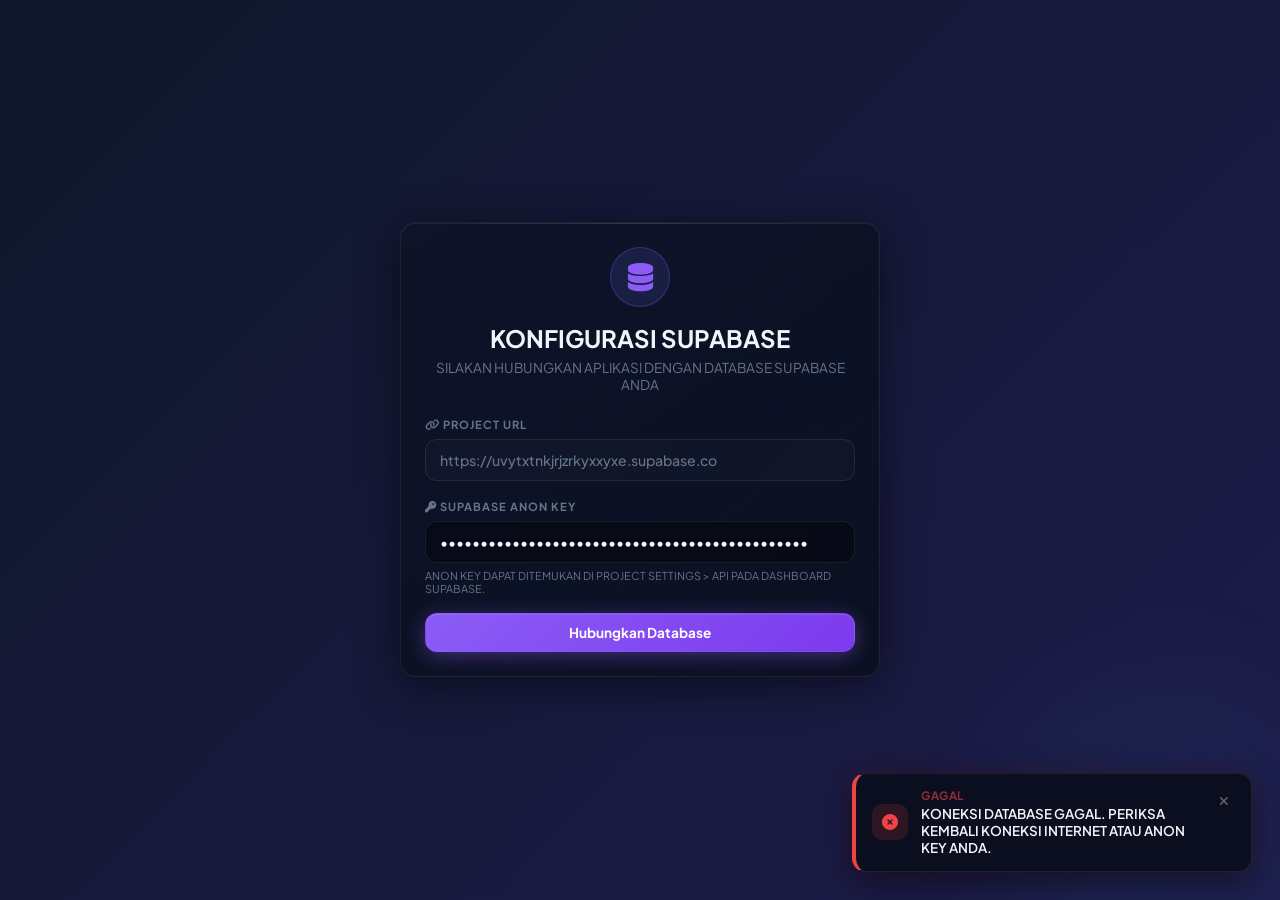
==== commit b7515cba: "style: increase card & warning banner background opacity and backdrop blur for crisp readability ove" ====
--- a/index.html
+++ b/index.html
@@ -578,7 +578,7 @@
 
             <!-- B. STAFF VIEW (Login & Personal Console) -->
             <div id="staffView" class="absensi-tab-content hide">
-                <!-- Break Notification Container (Fixed Position Above Frame) -->
+                <!-- Break Notification Container (Fixed Position - Above Frame) -->
                 <div id="breakNotificationContainer" class="break-notification-container"></div>
                 
                 <!-- Step 2: Staff Break Action Dashboard -->
@@ -1467,7 +1467,7 @@
             <!-- Modal Impor Jadwal Shift (Salin-Tempel) -->
             <div id="importShiftModal" class="modal-overlay hide">
                 <div class="glass-card modal-card" style="max-width: 600px; width: 90%; position: relative;">
-                    <button class="modal-close-btn" onclick="document.getElementById('btnImportShiftCancel').click()" style="position: absolute; top: 20px; right: 20px; background: rgba(255,255,255,0.05); border: 1px solid rgba(255,255,255,0.1); width: 32px; height: 32px; border-radius: 50%; display: flex; align-items: center; justify-content: center; color: rgba(255,255,255,0.6); cursor: pointer; transition: all 0.2s; outline: none; z-index: 10;" onmouseover="this.style.background='rgba(255,255,255,0.15)'; this.style.color='white';" onmouseout="this.style.background='rgba(255,255,255,0.05)'; this.style.color='rgba(255,255,255,0.6)';">
+                    <button class="modal-close-btn" onclick="document.getElementById('btnImportShiftCancel').click()">
                         <i class="fa-solid fa-xmark"></i>
                     </button>
                     <div class="modal-header">
@@ -1480,6 +1480,15 @@
                         <p style="font-size: 0.78rem; color: var(--text-muted); margin-bottom: 10px;">
                             Tempelkan jadwal shift bulanan dari Excel / WhatsApp. Pastikan format nama diikuti kode shift (1, 2, 1/2, OFF, CUTI). Gunakan pemisah baris untuk setiap staff.
                         </p>
+                        
+                        <!-- Month Selector -->
+                        <div class="import-month-selector">
+                            <label for="importShiftMonth" class="month-selector-label" style="color: rgba(252, 165, 165, 0.95);">
+                                <i class="fa-solid fa-calendar-alt"></i> Bulan Target
+                            </label>
+                            <input type="month" id="importShiftMonth" />
+                        </div>
+                        
                         <div class="form-group" style="margin-bottom: 12px;">
                             <label for="importShiftCategory" style="display: block; font-size: 0.8rem; font-weight: 600; margin-bottom: 6px;">Target Divisi Default</label>
                             <select id="importShiftCategory" class="date-picker-input" style="width: 100%;">
@@ -1507,7 +1516,7 @@
     <!-- Custom Confirm Modal Overlay (Mewah & Glassmorphism) -->
     <div id="customConfirmModal" class="modal-overlay hide">
         <div class="glass-card modal-card" style="position: relative;">
-            <button class="modal-close-btn" onclick="document.getElementById('btnConfirmCancel').click()" style="position: absolute; top: 20px; right: 20px; background: rgba(255,255,255,0.05); border: 1px solid rgba(255,255,255,0.1); width: 32px; height: 32px; border-radius: 50%; display: flex; align-items: center; justify-content: center; color: rgba(255,255,255,0.6); cursor: pointer; transition: all 0.2s; outline: none; z-index: 10;" onmouseover="this.style.background='rgba(255,255,255,0.15)'; this.style.color='white';" onmouseout="this.style.background='rgba(255,255,255,0.05)'; this.style.color='rgba(255,255,255,0.6)';">
+            <button class="modal-close-btn" onclick="document.getElementById('btnConfirmCancel').click()">
                 <i class="fa-solid fa-xmark"></i>
             </button>
             <div class="modal-header">
@@ -1529,7 +1538,7 @@
     <!-- Custom Prompt Modal (Input Password Mewah) -->
     <div id="customPromptModal" class="modal-overlay hide">
         <div class="glass-card modal-card" style="border: 1px solid rgba(168, 85, 247, 0.35); max-width: 420px; position: relative;">
-            <button class="modal-close-btn" onclick="document.getElementById('btnPromptCancel').click()" style="position: absolute; top: 20px; right: 20px; background: rgba(255,255,255,0.05); border: 1px solid rgba(255,255,255,0.1); width: 32px; height: 32px; border-radius: 50%; display: flex; align-items: center; justify-content: center; color: rgba(255,255,255,0.6); cursor: pointer; transition: all 0.2s; outline: none; z-index: 10;" onmouseover="this.style.background='rgba(255,255,255,0.15)'; this.style.color='white';" onmouseout="this.style.background='rgba(255,255,255,0.05)'; this.style.color='rgba(255,255,255,0.6)';">
+            <button class="modal-close-btn" onclick="document.getElementById('btnPromptCancel').click()">
                 <i class="fa-solid fa-xmark"></i>
             </button>
             <div class="modal-header" style="display: flex; align-items: center; gap: 15px; margin-bottom: 20px;">
@@ -1552,7 +1561,7 @@
                     <!-- Delete Absensi Modal -->
                     <div id="deleteAbsensiModal" class="modal-overlay hide">
                         <div class="glass-card modal-card" style="max-width: 400px; text-align: center; position: relative;">
-                            <button class="modal-close-btn" onclick="document.getElementById('btnCancelDeleteAbsensi').click()" style="position: absolute; top: 20px; right: 20px; background: rgba(255,255,255,0.05); border: 1px solid rgba(255,255,255,0.1); width: 32px; height: 32px; border-radius: 50%; display: flex; align-items: center; justify-content: center; color: rgba(255,255,255,0.6); cursor: pointer; transition: all 0.2s; outline: none; z-index: 10;" onmouseover="this.style.background='rgba(255,255,255,0.15)'; this.style.color='white';" onmouseout="this.style.background='rgba(255,255,255,0.05)'; this.style.color='rgba(255,255,255,0.6)';">
+                            <button class="modal-close-btn" onclick="document.getElementById('btnCancelDeleteAbsensi').click()">
                                 <i class="fa-solid fa-xmark"></i>
                             </button>
                             <div class="modal-icon warning" style="margin: 0 auto 20px auto;">
@@ -1671,7 +1680,7 @@
                 <!-- G. SHIFT KERJA VIEW -->
                 <div id="shiftView" class="view-section" style="padding: 20px 0;">
                     <!-- Header -->
-                    <div class="monitor-header" style="margin-bottom: 25px; display: flex; align-items: center; justify-content: space-between; max-width: 1400px; margin-left: auto; margin-right: auto;">
+                    <div class="monitor-header" style="margin-bottom: 25px; display: flex; align-items: center; justify-content: space-between; max-width: 1400px; margin-left: auto; margin-right: auto; gap: 20px;">
                         <div style="display: flex; align-items: center; gap: 15px; flex: 1;">
                             <div style="background: linear-gradient(135deg, #8b5cf6 0%, #7c3aed 100%); width: 45px; height: 45px; border-radius: 12px; display: flex; align-items: center; justify-content: center; color: white; font-size: 1.35rem; box-shadow: 0 4px 15px rgba(139, 92, 246, 0.3);">
                                 <i class="fa-solid fa-calendar-days"></i>
@@ -1680,6 +1689,13 @@
                                 <h2 style="margin: 0; font-size: 1.4rem; font-weight: 800; letter-spacing: 0.5px; color: white;">SHIFT KERJA BULANAN</h2>
                                 <p style="margin: 4px 0 0 0; font-size: 0.75rem; color: var(--text-muted); font-weight: 500; text-transform: uppercase; letter-spacing: 1px;">Jadwal Shift Personal WDBOS Team</p>
                             </div>
+                        </div>
+                        <!-- Month Selector -->
+                        <div class="luxury-month-selector" style="display: flex; flex-direction: column; gap: 8px; padding: 16px 24px; background: linear-gradient(135deg, rgba(139, 92, 246, 0.06) 0%, rgba(124, 58, 237, 0.02) 100%); border-radius: 16px; border: 1px solid rgba(139, 92, 246, 0.15); box-shadow: 0 4px 20px rgba(139, 92, 246, 0.1), inset 0 1px 0 rgba(255, 255, 255, 0.05);">
+                            <label for="shiftViewMonthSelector" class="month-selector-label">
+                                <i class="fa-solid fa-calendar-alt"></i> Pilih Periode
+                            </label>
+                            <input type="month" id="shiftViewMonthSelector" />
                         </div>
                     </div>
 
@@ -1688,9 +1704,9 @@
                         
                         <!-- Shift Schedule Display -->
                         <div id="shiftScheduleContainer" class="hide">
-                            <div class="glass-card" style="padding: 35px; background: linear-gradient(145deg, rgba(139, 92, 246, 0.03) 0%, rgba(10, 15, 30, 0.95) 100%); border: 1px solid rgba(139, 92, 246, 0.2); box-shadow: 0 8px 32px rgba(139, 92, 246, 0.15);">
+                            <div class="glass-card" style="padding: 35px; background: linear-gradient(145deg, rgba(9, 14, 28, 0.98) 0%, rgba(12, 18, 35, 0.985) 55%, rgba(17, 24, 39, 0.99) 100%); border: 1px solid rgba(139, 92, 246, 0.24); box-shadow: 0 12px 36px rgba(0, 0, 0, 0.45), 0 8px 32px rgba(139, 92, 246, 0.12);">
                                 <!-- Header with Staff Info -->
-                                <div style="display: flex; align-items: flex-start; justify-content: space-between; margin-bottom: 30px; padding: 25px; background: linear-gradient(135deg, rgba(139, 92, 246, 0.08) 0%, rgba(124, 58, 237, 0.04) 100%); border: 1px solid rgba(139, 92, 246, 0.15); border-radius: 15px; box-shadow: 0 4px 20px rgba(139, 92, 246, 0.1); gap: 20px; flex-wrap: wrap;">
+                                <div style="display: flex; align-items: flex-start; justify-content: space-between; margin-bottom: 30px; padding: 25px; background: linear-gradient(135deg, rgba(16, 22, 40, 0.96) 0%, rgba(20, 28, 52, 0.94) 100%); border: 1px solid rgba(139, 92, 246, 0.2); border-radius: 15px; box-shadow: 0 8px 24px rgba(0, 0, 0, 0.25), 0 4px 20px rgba(139, 92, 246, 0.08); gap: 20px; flex-wrap: wrap;">
                                     <div style="display: flex; align-items: center; gap: 20px; flex: 1; min-width: 300px;">
                                         <div id="shiftStaffAvatar" style="width: 60px; height: 60px; border-radius: 50%; background: linear-gradient(135deg, #8b5cf6, #7c3aed); display: flex; align-items: center; justify-content: center; font-size: 1.5rem; font-weight: 900; color: white; box-shadow: 0 6px 20px rgba(139, 92, 246, 0.4); border: 3px solid rgba(139, 92, 246, 0.3);"></div>
                                         <div>
@@ -1700,14 +1716,14 @@
                                     </div>
                                     <div style="display: flex; gap: 15px; align-items: stretch; flex-wrap: wrap;">
                                         <!-- Month Display -->
-                                        <div style="text-align: center; padding: 12px 20px; background: linear-gradient(135deg, rgba(139, 92, 246, 0.15) 0%, rgba(124, 58, 237, 0.08) 100%); border: 1.5px solid rgba(139, 92, 246, 0.3); border-radius: 12px; box-shadow: 0 4px 15px rgba(139, 92, 246, 0.15); display: flex; flex-direction: column; justify-content: center; min-width: 140px;">
+                                        <div style="text-align: center; padding: 12px 20px; background: linear-gradient(135deg, rgba(33, 24, 64, 0.92) 0%, rgba(28, 22, 55, 0.9) 100%); border: 1.5px solid rgba(139, 92, 246, 0.34); border-radius: 12px; box-shadow: 0 4px 15px rgba(0, 0, 0, 0.22), 0 4px 15px rgba(139, 92, 246, 0.1); display: flex; flex-direction: column; justify-content: center; min-width: 140px;">
                                             <div style="font-size: 0.65rem; color: rgba(167, 139, 250, 0.9); text-transform: uppercase; letter-spacing: 1px; font-weight: 700; margin-bottom: 6px; white-space: nowrap;">
                                                 <i class="fa-solid fa-calendar-check" style="margin-right: 5px;"></i>PERIODE
                                             </div>
                                             <div id="shiftMonthDisplay" style="font-size: 1.2rem; font-weight: 900; color: #a78bfa; letter-spacing: 0.5px; white-space: nowrap;"></div>
                                         </div>
                                         <!-- Summary Info: OFF Days -->
-                                        <div style="text-align: center; padding: 12px 20px; background: linear-gradient(135deg, rgba(239, 68, 68, 0.15) 0%, rgba(220, 38, 38, 0.08) 100%); border: 1.5px solid rgba(239, 68, 68, 0.3); border-radius: 12px; box-shadow: 0 4px 15px rgba(239, 68, 68, 0.15); display: flex; flex-direction: column; justify-content: center; min-width: 100px;">
+                                        <div style="text-align: center; padding: 12px 20px; background: linear-gradient(135deg, rgba(58, 18, 26, 0.94) 0%, rgba(45, 16, 24, 0.9) 100%); border: 1.5px solid rgba(239, 68, 68, 0.34); border-radius: 12px; box-shadow: 0 4px 15px rgba(0, 0, 0, 0.22), 0 4px 15px rgba(239, 68, 68, 0.1); display: flex; flex-direction: column; justify-content: center; min-width: 100px;">
                                             <div style="font-size: 0.65rem; color: rgba(252, 165, 165, 0.9); text-transform: uppercase; letter-spacing: 1px; font-weight: 700; margin-bottom: 6px; white-space: nowrap;">
                                                 <i class="fa-solid fa-calendar-xmark" style="margin-right: 5px;"></i>OFF DAY
                                             </div>
@@ -1717,7 +1733,7 @@
                                             </div>
                                         </div>
                                         <!-- Summary Info: Half Days -->
-                                        <div style="text-align: center; padding: 12px 20px; background: linear-gradient(135deg, rgba(245, 158, 11, 0.15) 0%, rgba(217, 119, 6, 0.08) 100%); border: 1.5px solid rgba(245, 158, 11, 0.3); border-radius: 12px; box-shadow: 0 4px 15px rgba(245, 158, 11, 0.15); display: flex; flex-direction: column; justify-content: center; min-width: 130px;">
+                                        <div style="text-align: center; padding: 12px 20px; background: linear-gradient(135deg, rgba(57, 35, 10, 0.94) 0%, rgba(46, 28, 10, 0.9) 100%); border: 1.5px solid rgba(245, 158, 11, 0.34); border-radius: 12px; box-shadow: 0 4px 15px rgba(0, 0, 0, 0.22), 0 4px 15px rgba(245, 158, 11, 0.1); display: flex; flex-direction: column; justify-content: center; min-width: 130px;">
                                             <div style="font-size: 0.65rem; color: rgba(251, 191, 36, 0.9); text-transform: uppercase; letter-spacing: 1px; font-weight: 700; margin-bottom: 6px; white-space: nowrap;">
                                                 <i class="fa-solid fa-clock" style="margin-right: 5px;"></i>SETENGAH HARI
                                             </div>
@@ -1732,7 +1748,7 @@
                                 <!-- Quick Summary dengan Tanggal - Luxury Compact Design -->
                                 <div style="margin-bottom: 30px; padding: 0; display: grid; grid-template-columns: 1fr 1fr; gap: 16px;">
                                     <!-- OFF Day Dates Card -->
-                                    <div style="padding: 20px 24px; background: linear-gradient(135deg, rgba(239, 68, 68, 0.08) 0%, rgba(220, 38, 38, 0.02) 100%); border: 1.5px solid rgba(239, 68, 68, 0.25); border-radius: 14px; box-shadow: 0 4px 16px rgba(239, 68, 68, 0.15); position: relative; overflow: hidden; transition: all 0.3s ease;" onmouseover="this.style.transform='translateY(-2px)'; this.style.boxShadow='0 6px 24px rgba(239, 68, 68, 0.25)';" onmouseout="this.style.transform='translateY(0)'; this.style.boxShadow='0 4px 16px rgba(239, 68, 68, 0.15)';">
+                                    <div style="padding: 20px 24px; background: linear-gradient(135deg, rgba(29, 14, 20, 0.97) 0%, rgba(40, 18, 24, 0.95) 100%); border: 1.5px solid rgba(239, 68, 68, 0.28); border-radius: 14px; box-shadow: 0 6px 18px rgba(0, 0, 0, 0.3), 0 4px 16px rgba(239, 68, 68, 0.1); position: relative; overflow: hidden; transition: all 0.3s ease;" onmouseover="this.style.transform='translateY(-2px)'; this.style.boxShadow='0 8px 28px rgba(0, 0, 0, 0.34), 0 6px 24px rgba(239, 68, 68, 0.18)';" onmouseout="this.style.transform='translateY(0)'; this.style.boxShadow='0 6px 18px rgba(0, 0, 0, 0.3), 0 4px 16px rgba(239, 68, 68, 0.1)';">
                                         <!-- Ambient glow background -->
                                         <div style="position: absolute; top: -30px; right: -30px; width: 100px; height: 100px; background: radial-gradient(circle, rgba(239, 68, 68, 0.15) 0%, transparent 70%); pointer-events: none;"></div>
                                         
@@ -1749,7 +1765,7 @@
                                     </div>
                                     
                                     <!-- Half Day Dates Card -->
-                                    <div style="padding: 20px 24px; background: linear-gradient(135deg, rgba(245, 158, 11, 0.08) 0%, rgba(217, 119, 6, 0.02) 100%); border: 1.5px solid rgba(245, 158, 11, 0.25); border-radius: 14px; box-shadow: 0 4px 16px rgba(245, 158, 11, 0.15); position: relative; overflow: hidden; transition: all 0.3s ease;" onmouseover="this.style.transform='translateY(-2px)'; this.style.boxShadow='0 6px 24px rgba(245, 158, 11, 0.25)';" onmouseout="this.style.transform='translateY(0)'; this.style.boxShadow='0 4px 16px rgba(245, 158, 11, 0.15)';">
+                                    <div style="padding: 20px 24px; background: linear-gradient(135deg, rgba(36, 24, 10, 0.97) 0%, rgba(47, 31, 12, 0.95) 100%); border: 1.5px solid rgba(245, 158, 11, 0.28); border-radius: 14px; box-shadow: 0 6px 18px rgba(0, 0, 0, 0.3), 0 4px 16px rgba(245, 158, 11, 0.1); position: relative; overflow: hidden; transition: all 0.3s ease;" onmouseover="this.style.transform='translateY(-2px)'; this.style.boxShadow='0 8px 28px rgba(0, 0, 0, 0.34), 0 6px 24px rgba(245, 158, 11, 0.18)';" onmouseout="this.style.transform='translateY(0)'; this.style.boxShadow='0 6px 18px rgba(0, 0, 0, 0.3), 0 4px 16px rgba(245, 158, 11, 0.1)';">
                                         <!-- Ambient glow background -->
                                         <div style="position: absolute; top: -30px; right: -30px; width: 100px; height: 100px; background: radial-gradient(circle, rgba(245, 158, 11, 0.15) 0%, transparent 70%); pointer-events: none;"></div>
                                         
@@ -1767,7 +1783,7 @@
                                 </div>
 
                                 <!-- Legend -->
-                                <div style="display: flex; gap: 12px; margin-bottom: 25px; flex-wrap: wrap; padding: 18px; background: linear-gradient(135deg, rgba(139, 92, 246, 0.04) 0%, rgba(124, 58, 237, 0.02) 100%); border-radius: 12px; border: 1px solid rgba(139, 92, 246, 0.15);">
+                                <div style="display: flex; gap: 12px; margin-bottom: 25px; flex-wrap: wrap; padding: 18px; background: linear-gradient(135deg, rgba(15, 21, 38, 0.96) 0%, rgba(18, 25, 45, 0.94) 100%); border-radius: 12px; border: 1px solid rgba(139, 92, 246, 0.18); box-shadow: inset 0 1px 0 rgba(255,255,255,0.03);">
                                     <div style="font-size: 0.7rem; color: var(--text-muted); text-transform: uppercase; letter-spacing: 1.5px; font-weight: 800; display: flex; align-items: center; margin-right: 10px;">
                                         <i class="fa-solid fa-info-circle" style="margin-right: 8px; color: var(--primary);"></i>KETERANGAN:
                                     </div>
@@ -2012,7 +2028,7 @@
                     </div>
 
                     <!-- Expiring Alert Banner (Compact Scrollable Multi-Column Grid) -->
-                    <div id="rekExpiringAlertBanner" class="hide" style="max-width: 1400px; margin: 0 auto 20px; background: linear-gradient(135deg, rgba(234, 179, 8, 0.12) 0%, rgba(249, 115, 22, 0.12) 100%); border: 1px solid rgba(234, 179, 8, 0.35); border-radius: 16px; padding: 14px 18px; box-shadow: 0 8px 25px rgba(234, 179, 8, 0.08);">
+                    <div id="rekExpiringAlertBanner" class="hide" style="max-width: 1400px; margin: 0 auto 20px; background: linear-gradient(135deg, rgba(20, 16, 8, 0.92) 0%, rgba(28, 18, 8, 0.92) 100%); border: 1px solid rgba(234, 179, 8, 0.45); border-radius: 16px; padding: 16px 20px; backdrop-filter: blur(25px); -webkit-backdrop-filter: blur(25px); box-shadow: 0 12px 35px rgba(0, 0, 0, 0.6), inset 0 1px 0 rgba(254, 240, 138, 0.15);">
                         <div style="display: flex; align-items: center; justify-content: space-between; gap: 15px; margin-bottom: 6px; flex-wrap: wrap;">
                             <div style="display: flex; align-items: center; gap: 10px; color: #facc15;">
                                 <div style="width: 32px; height: 32px; background: rgba(234, 179, 8, 0.2); border-radius: 8px; display: flex; align-items: center; justify-content: center; font-size: 0.95rem; flex-shrink: 0; color: #facc15;">
--- a/style.css
+++ b/style.css
@@ -633,12 +633,12 @@
 
 /* 3. DESAIN GLASSMORPHISM CARD - PREMIUM UPGRADE */
 .glass-card {
-    background: linear-gradient(145deg, rgba(14, 20, 40, 0.85) 0%, rgba(10, 15, 30, 0.80) 100%);
-    border: 1px solid var(--card-border-theme, rgba(255, 255, 255, 0.07));
-    border-top: 1px solid var(--card-border-theme, rgba(255, 255, 255, 0.12));
-    border-left: 1px solid var(--card-border-theme, rgba(255, 255, 255, 0.09));
-    backdrop-filter: blur(10px);
-    -webkit-backdrop-filter: blur(10px);
+    background: linear-gradient(145deg, rgba(14, 20, 40, 0.94) 0%, rgba(10, 15, 30, 0.90) 100%);
+    border: 1px solid var(--card-border-theme, rgba(255, 255, 255, 0.08));
+    border-top: 1px solid var(--card-border-theme, rgba(255, 255, 255, 0.15));
+    border-left: 1px solid var(--card-border-theme, rgba(255, 255, 255, 0.11));
+    backdrop-filter: blur(24px);
+    -webkit-backdrop-filter: blur(24px);
     border-radius: var(--border-radius-lg);
     box-shadow: 0 8px 40px rgba(0,0,0,0.5),
                 0 1px 0 rgba(255,255,255,0.06) inset,
@@ -1569,6 +1569,10 @@
     margin: 16px auto 24px;
     position: relative;
     z-index: 1;
+    display: flex;
+    flex-direction: column;
+    align-items: center;
+    gap: 16px;
 }
 
 .staff-login-card, .admin-auth-card, .staff-console-card {
@@ -3641,6 +3645,203 @@
     opacity: 1;
     width: 18px;
     height: 18px;
+}
+
+/* ================================================================
+   LUXURY MONTH SELECTOR STYLING - PREMIUM EDITION
+   ================================================================ */
+
+.luxury-month-selector {
+    position: relative;
+    min-width: 220px;
+}
+
+.luxury-month-selector input[type="month"] {
+    background: linear-gradient(135deg, rgba(139, 92, 246, 0.15) 0%, rgba(124, 58, 237, 0.08) 100%) !important;
+    border: 2px solid rgba(167, 139, 250, 0.4) !important;
+    color: white !important;
+    padding: 14px 45px 14px 18px !important;
+    border-radius: 14px !important;
+    font-family: var(--font-family) !important;
+    font-size: 0.95rem !important;
+    font-weight: 800 !important;
+    letter-spacing: 0.8px !important;
+    outline: none !important;
+    cursor: pointer !important;
+    transition: all 0.35s cubic-bezier(0.34, 1.56, 0.64, 1) !important;
+    box-shadow: 0 8px 30px rgba(139, 92, 246, 0.2), 
+                inset 0 1px 0 rgba(255, 255, 255, 0.15),
+                0 0 20px rgba(139, 92, 246, 0.1) !important;
+    backdrop-filter: blur(15px) !important;
+    text-transform: uppercase !important;
+    position: relative !important;
+}
+
+.luxury-month-selector input[type="month"]::before {
+    content: '';
+    position: absolute;
+    top: 0;
+    left: 0;
+    right: 0;
+    bottom: 0;
+    background: linear-gradient(135deg, rgba(255, 255, 255, 0.1) 0%, transparent 50%, rgba(139, 92, 246, 0.05) 100%);
+    border-radius: 14px;
+    pointer-events: none;
+}
+
+.luxury-month-selector input[type="month"]:hover {
+    background: linear-gradient(135deg, rgba(139, 92, 246, 0.25) 0%, rgba(124, 58, 237, 0.15) 100%) !important;
+    border-color: rgba(167, 139, 250, 0.6) !important;
+    box-shadow: 0 12px 40px rgba(139, 92, 246, 0.3), 
+                inset 0 1px 0 rgba(255, 255, 255, 0.2),
+                0 0 30px rgba(139, 92, 246, 0.15) !important;
+    transform: translateY(-2px) !important;
+}
+
+.luxury-month-selector input[type="month"]:focus {
+    border-color: rgba(167, 139, 250, 0.8) !important;
+    box-shadow: 0 0 0 4px rgba(139, 92, 246, 0.25),
+                0 15px 50px rgba(139, 92, 246, 0.4),
+                inset 0 1px 0 rgba(255, 255, 255, 0.25) !important;
+    transform: translateY(-2px) scale(1.01) !important;
+}
+
+.luxury-month-selector input[type="month"]::-webkit-calendar-picker-indicator {
+    filter: brightness(0) saturate(100%) invert(77%) sepia(40%) saturate(858%) hue-rotate(215deg) brightness(110%) contrast(100%);
+    cursor: pointer;
+    opacity: 0.95;
+    width: 22px;
+    height: 22px;
+    padding: 0 8px;
+    margin: 0;
+    transition: all 0.3s cubic-bezier(0.34, 1.56, 0.64, 1);
+    right: 10px;
+}
+
+.luxury-month-selector input[type="month"]:hover::-webkit-calendar-picker-indicator {
+    opacity: 1;
+    transform: scale(1.15) rotate(5deg);
+    filter: brightness(0) saturate(100%) invert(84%) sepia(50%) saturate(958%) hue-rotate(215deg) brightness(115%) contrast(105%);
+}
+
+/* Import Modal Month Selector Variant - RED THEME */
+.import-month-selector {
+    display: flex !important;
+    flex-direction: column !important;
+    gap: 8px !important;
+    margin-bottom: 16px !important;
+    padding: 12px 14px !important;
+    background: linear-gradient(135deg, rgba(239, 68, 68, 0.08) 0%, rgba(220, 38, 38, 0.03) 100%) !important;
+    border-radius: 10px !important;
+    border: 1.5px solid rgba(239, 68, 68, 0.25) !important;
+    max-width: 280px !important;
+}
+
+.import-month-selector input[type="month"] {
+    background: linear-gradient(135deg, rgba(239, 68, 68, 0.12) 0%, rgba(220, 38, 38, 0.06) 100%) !important;
+    border: 1.5px solid rgba(239, 68, 68, 0.35) !important;
+    color: white !important;
+    padding: 10px 35px 10px 14px !important;
+    border-radius: 10px !important;
+    font-family: var(--font-family) !important;
+    font-size: 0.85rem !important;
+    font-weight: 700 !important;
+    letter-spacing: 0.5px !important;
+    outline: none !important;
+    cursor: pointer !important;
+    transition: all 0.3s cubic-bezier(0.34, 1.56, 0.64, 1) !important;
+    box-shadow: 0 4px 15px rgba(239, 68, 68, 0.15), inset 0 1px 0 rgba(255, 255, 255, 0.1) !important;
+    backdrop-filter: blur(10px) !important;
+    text-transform: uppercase !important;
+    width: 100% !important;
+    box-sizing: border-box !important;
+}
+
+.import-month-selector input[type="month"]:hover {
+    background: linear-gradient(135deg, rgba(239, 68, 68, 0.18) 0%, rgba(220, 38, 38, 0.1) 100%) !important;
+    border-color: rgba(252, 165, 165, 0.5) !important;
+    box-shadow: 0 6px 20px rgba(239, 68, 68, 0.25), inset 0 1px 0 rgba(255, 255, 255, 0.15) !important;
+    transform: translateY(-1px) !important;
+}
+
+.import-month-selector input[type="month"]:focus {
+    border-color: rgba(252, 165, 165, 0.7) !important;
+    box-shadow: 0 0 0 3px rgba(239, 68, 68, 0.2), 0 8px 25px rgba(239, 68, 68, 0.3) !important;
+    transform: translateY(-1px) !important;
+}
+
+.import-month-selector input[type="month"]::-webkit-calendar-picker-indicator {
+    filter: brightness(0) saturate(100%) invert(65%) sepia(75%) saturate(1500%) hue-rotate(352deg) brightness(100%) contrast(100%);
+    cursor: pointer;
+    opacity: 0.85;
+    width: 18px;
+    height: 18px;
+    transition: all 0.3s ease;
+}
+
+.import-month-selector input[type="month"]:hover::-webkit-calendar-picker-indicator {
+    opacity: 1;
+    transform: scale(1.1);
+}
+
+/* Month Selector Label Styling - Premium */
+.month-selector-label {
+    font-size: 0.72rem;
+    color: rgba(167, 139, 250, 0.95);
+    font-weight: 900;
+    text-transform: uppercase;
+    letter-spacing: 1.2px;
+    margin-bottom: 10px;
+    display: flex;
+    align-items: center;
+    gap: 8px;
+    position: relative;
+}
+
+.month-selector-label::before {
+    content: '';
+    width: 3px;
+    height: 3px;
+    background: rgba(167, 139, 250, 0.7);
+    border-radius: 50%;
+}
+
+.month-selector-label i {
+    font-size: 0.9rem;
+    color: rgba(167, 139, 250, 1);
+    transition: all 0.3s ease;
+}
+
+.luxury-month-selector:hover .month-selector-label i {
+    color: rgba(196, 181, 253, 1);
+    transform: rotate(10deg) scale(1.1);
+}
+
+/* Wrapper container styling */
+.luxury-month-selector {
+    position: relative;
+}
+
+.luxury-month-selector::after {
+    content: '';
+    position: absolute;
+    bottom: -8px;
+    left: 0;
+    right: 0;
+    height: 2px;
+    background: linear-gradient(90deg, 
+        transparent,
+        rgba(139, 92, 246, 0.3),
+        rgba(139, 92, 246, 0.1),
+        transparent);
+    border-radius: 50%;
+    opacity: 0;
+    transition: all 0.3s ease;
+}
+
+.luxury-month-selector:hover::after {
+    opacity: 1;
+    bottom: -12px;
 }
 
 /* 15. LATE STAFF LIST CARD STYLING */
@@ -6262,8 +6463,9 @@
 .modal-close-btn,
 .btn-close-luxury {
     position: absolute;
-    top: 16px;
-    right: 16px;
+    top: -16px;
+    right: 50%;
+    transform: translateX(50%);
     width: 38px;
     height: 38px;
     border-radius: 12px;
@@ -6287,13 +6489,13 @@
     background: linear-gradient(135deg, rgba(239, 68, 68, 0.9), rgba(185, 28, 28, 0.95));
     border-color: rgba(254, 202, 202, 0.6);
     color: #ffffff;
-    transform: scale(1.15) rotate(90deg);
+    transform: translateX(50%) scale(1.15) rotate(90deg);
     box-shadow: 0 0 25px rgba(239, 68, 68, 0.75), 0 8px 25px rgba(239, 68, 68, 0.5), inset 0 1px 2px rgba(255, 255, 255, 0.6);
 }
 
 .modal-close-btn:active,
 .btn-close-luxury:active {
-    transform: scale(0.9) rotate(90deg);
+    transform: translateX(50%) scale(0.9) rotate(90deg);
 }
 
 /* ---- AVATAR CHANGE MODAL ---- */
@@ -7743,14 +7945,25 @@
    BREAK NOTIFICATIONS - ULTRA LUXURY PREMIUM EDITION
    ================================================================= */
 .break-notification-container {
-    position: absolute;
-    top: -90px;
+    position: fixed;
+    top: 100px;
     left: 50%;
+    right: auto;
+    width: min(100%, 640px);
     transform: translateX(-50%);
-    width: 95%;
-    max-width: 540px;
-    z-index: 10000;
+    z-index: 9999;
     pointer-events: none;
+    margin: 0 auto;
+}
+
+/* Adjust position untuk staff view yang lebih tinggi */
+#staffView .break-notification-container {
+    top: 80px;
+}
+
+/* Ensure notification stays centered on viewport, not relative to parent */
+.break-notification-container {
+    max-width: calc(100vw - 40px);
 }
 
 .break-notification {
@@ -7764,13 +7977,14 @@
         0 10px 20px rgba(0, 0, 0, 0.3),
         0 0 50px rgba(102, 126, 234, 0.3),
         inset 0 1px 0 rgba(255, 255, 255, 0.3);
-    transform: translateY(-200%) scale(0.8);
+    transform: translateY(-60px) scale(0.94);
     opacity: 0;
     transition: all 0.8s cubic-bezier(0.68, -0.55, 0.265, 1.55);
     position: relative;
     overflow: hidden;
     backdrop-filter: blur(20px);
     border: 2px solid rgba(255, 255, 255, 0.2);
+    margin: 0 auto;
 }
 
 /* Animated gradient background */
@@ -7831,17 +8045,17 @@
 
 @keyframes luxuryBounceIn {
     0% {
-        transform: translateY(-200%) scale(0.5) rotate(-10deg);
+        transform: translateY(-48px) scale(0.78) rotate(-8deg);
         opacity: 0;
     }
     40% {
-        transform: translateY(20%) scale(1.08) rotate(2deg);
+        transform: translateY(8px) scale(1.04) rotate(2deg);
     }
     60% {
-        transform: translateY(-10%) scale(0.96) rotate(-1deg);
+        transform: translateY(-4px) scale(0.98) rotate(-1deg);
     }
     80% {
-        transform: translateY(5%) scale(1.02) rotate(0.5deg);
+        transform: translateY(2px) scale(1.01) rotate(0.5deg);
     }
     100% {
         transform: translateY(0) scale(1) rotate(0deg);
@@ -7977,6 +8191,25 @@
         0 0 30px rgba(255, 255, 255, 0.3);
     flex: 1;
     letter-spacing: 0.3px;
+    will-change: transform, opacity, filter;
+}
+
+/* Premium text switch (random message rotation) */
+.break-notification-text.switch-out {
+    animation: breakNotifTextOut 320ms cubic-bezier(0.4, 0, 0.2, 1) forwards;
+}
+.break-notification-text.switch-in {
+    animation: breakNotifTextIn 560ms cubic-bezier(0.34, 1.56, 0.64, 1) both;
+}
+
+@keyframes breakNotifTextOut {
+    from { opacity: 1; transform: translateY(0); filter: blur(0); }
+    to   { opacity: 0; transform: translateY(-8px); filter: blur(4px); }
+}
+@keyframes breakNotifTextIn {
+    0%   { opacity: 0; transform: translateY(10px); filter: blur(6px); }
+    60%  { opacity: 1; transform: translateY(-2px); filter: blur(0); }
+    100% { opacity: 1; transform: translateY(0); filter: blur(0); }
 }
 
 /* Floating particles */
@@ -8087,8 +8320,15 @@
 /* Responsive */
 @media (max-width: 768px) {
     .break-notification-container {
-        width: 95%;
-        top: -80px;
+        width: calc(100vw - 30px);
+        max-width: calc(100vw - 30px);
+        top: 90px;
+        left: 50%;
+        transform: translateX(-50%);
+    }
+    
+    #staffView .break-notification-container {
+        top: 70px;
     }
     
     .break-notification {
